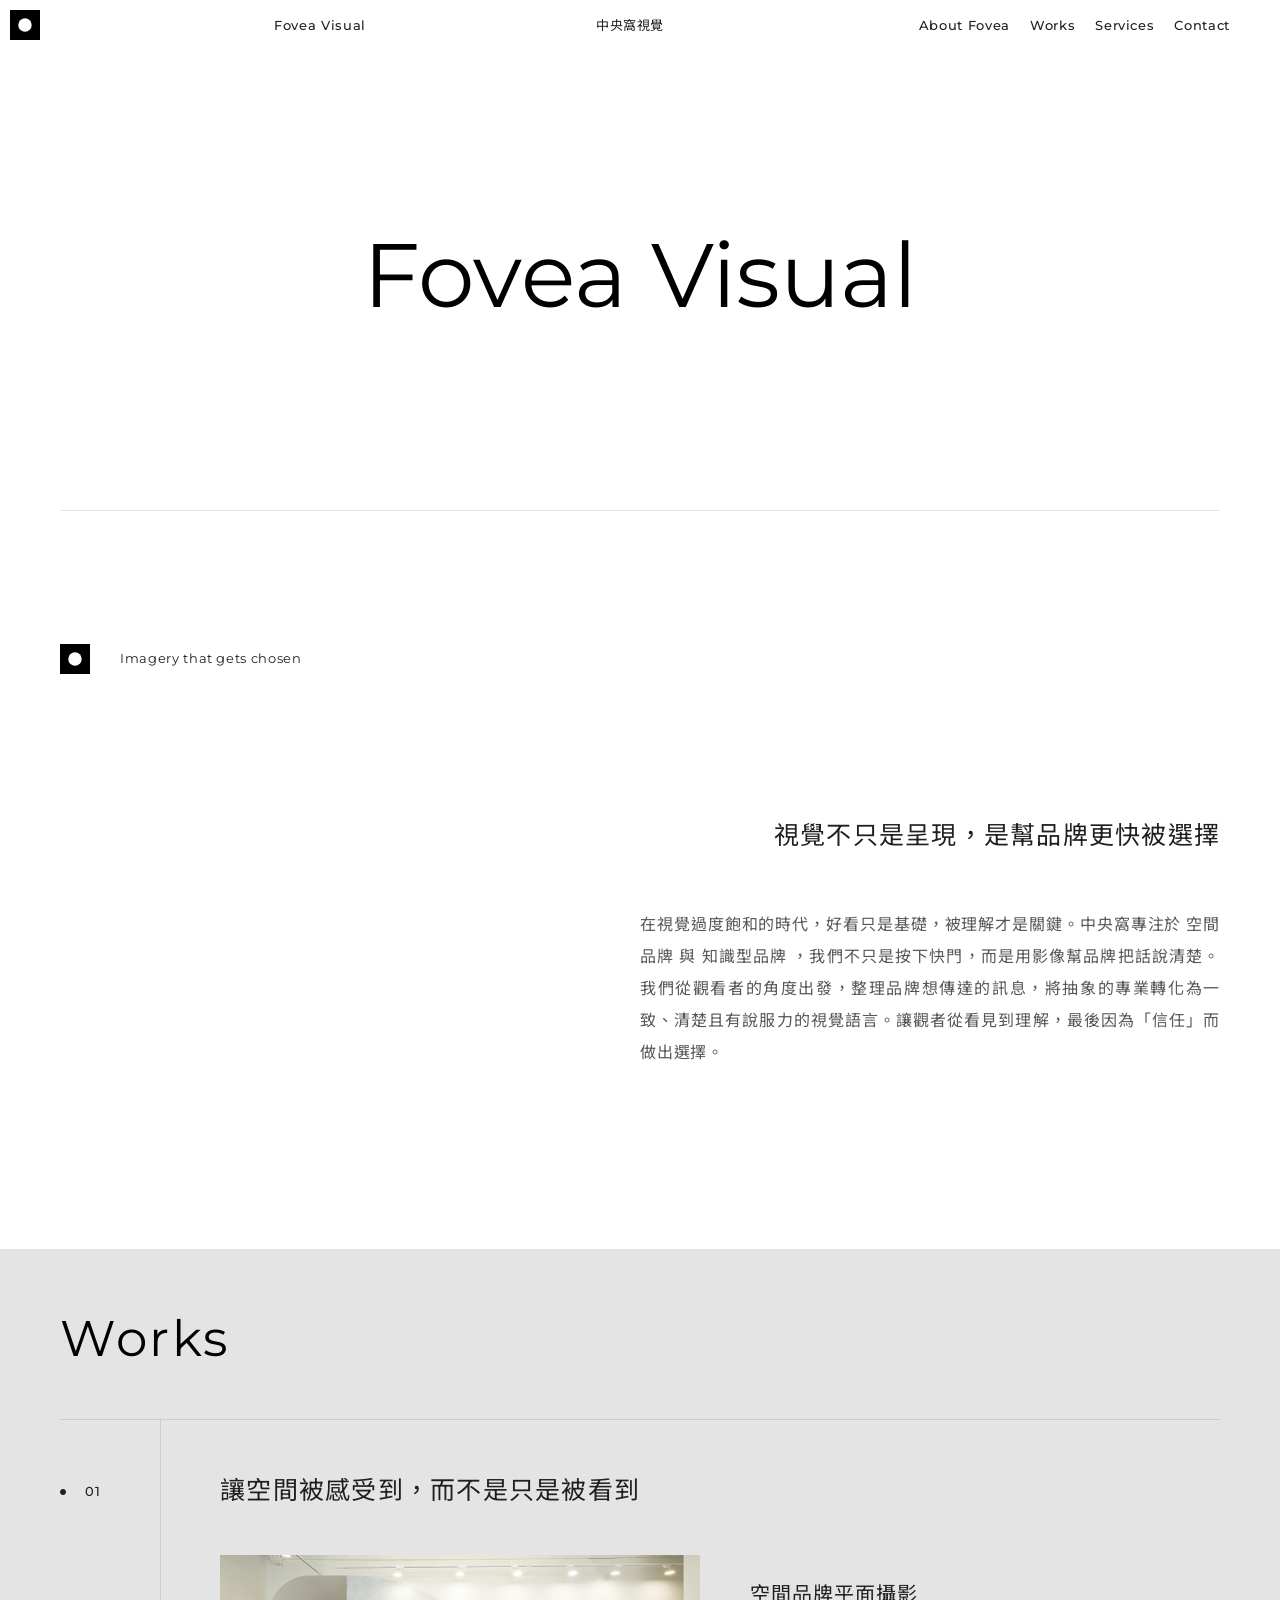
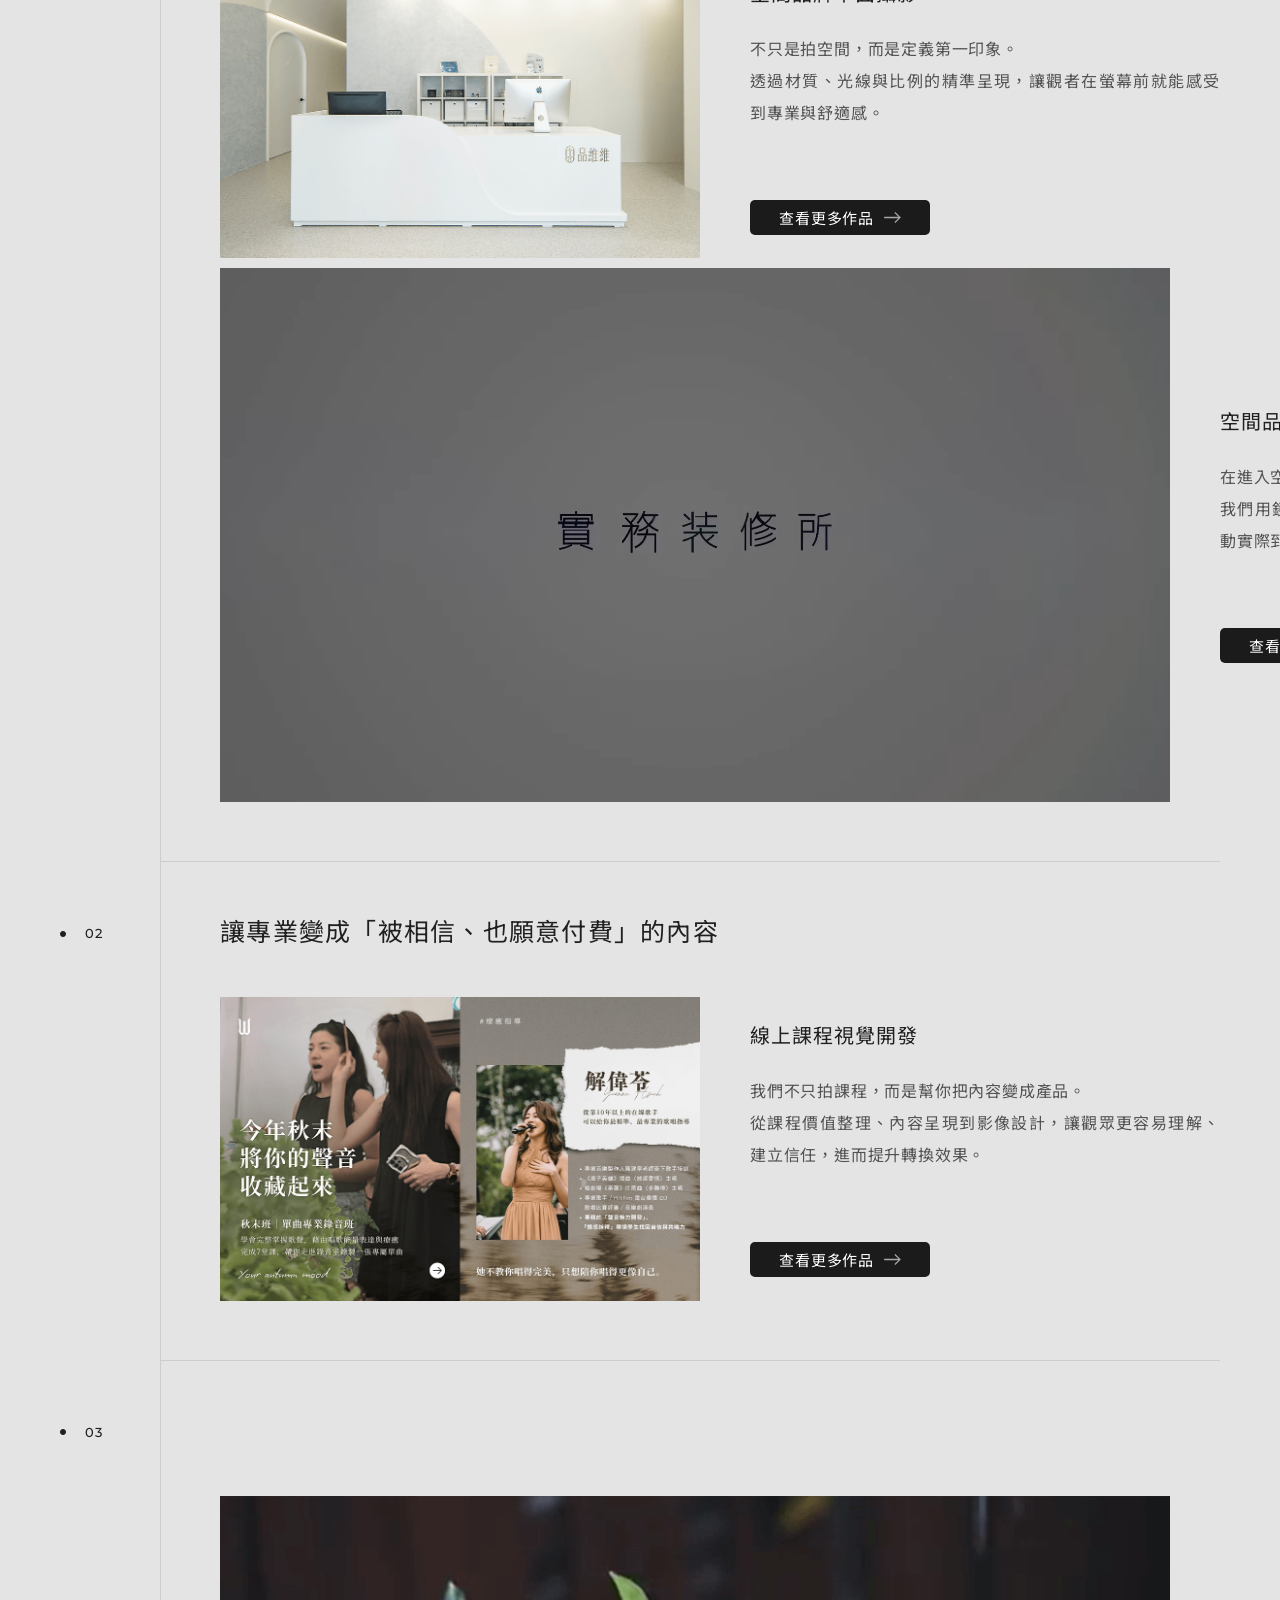
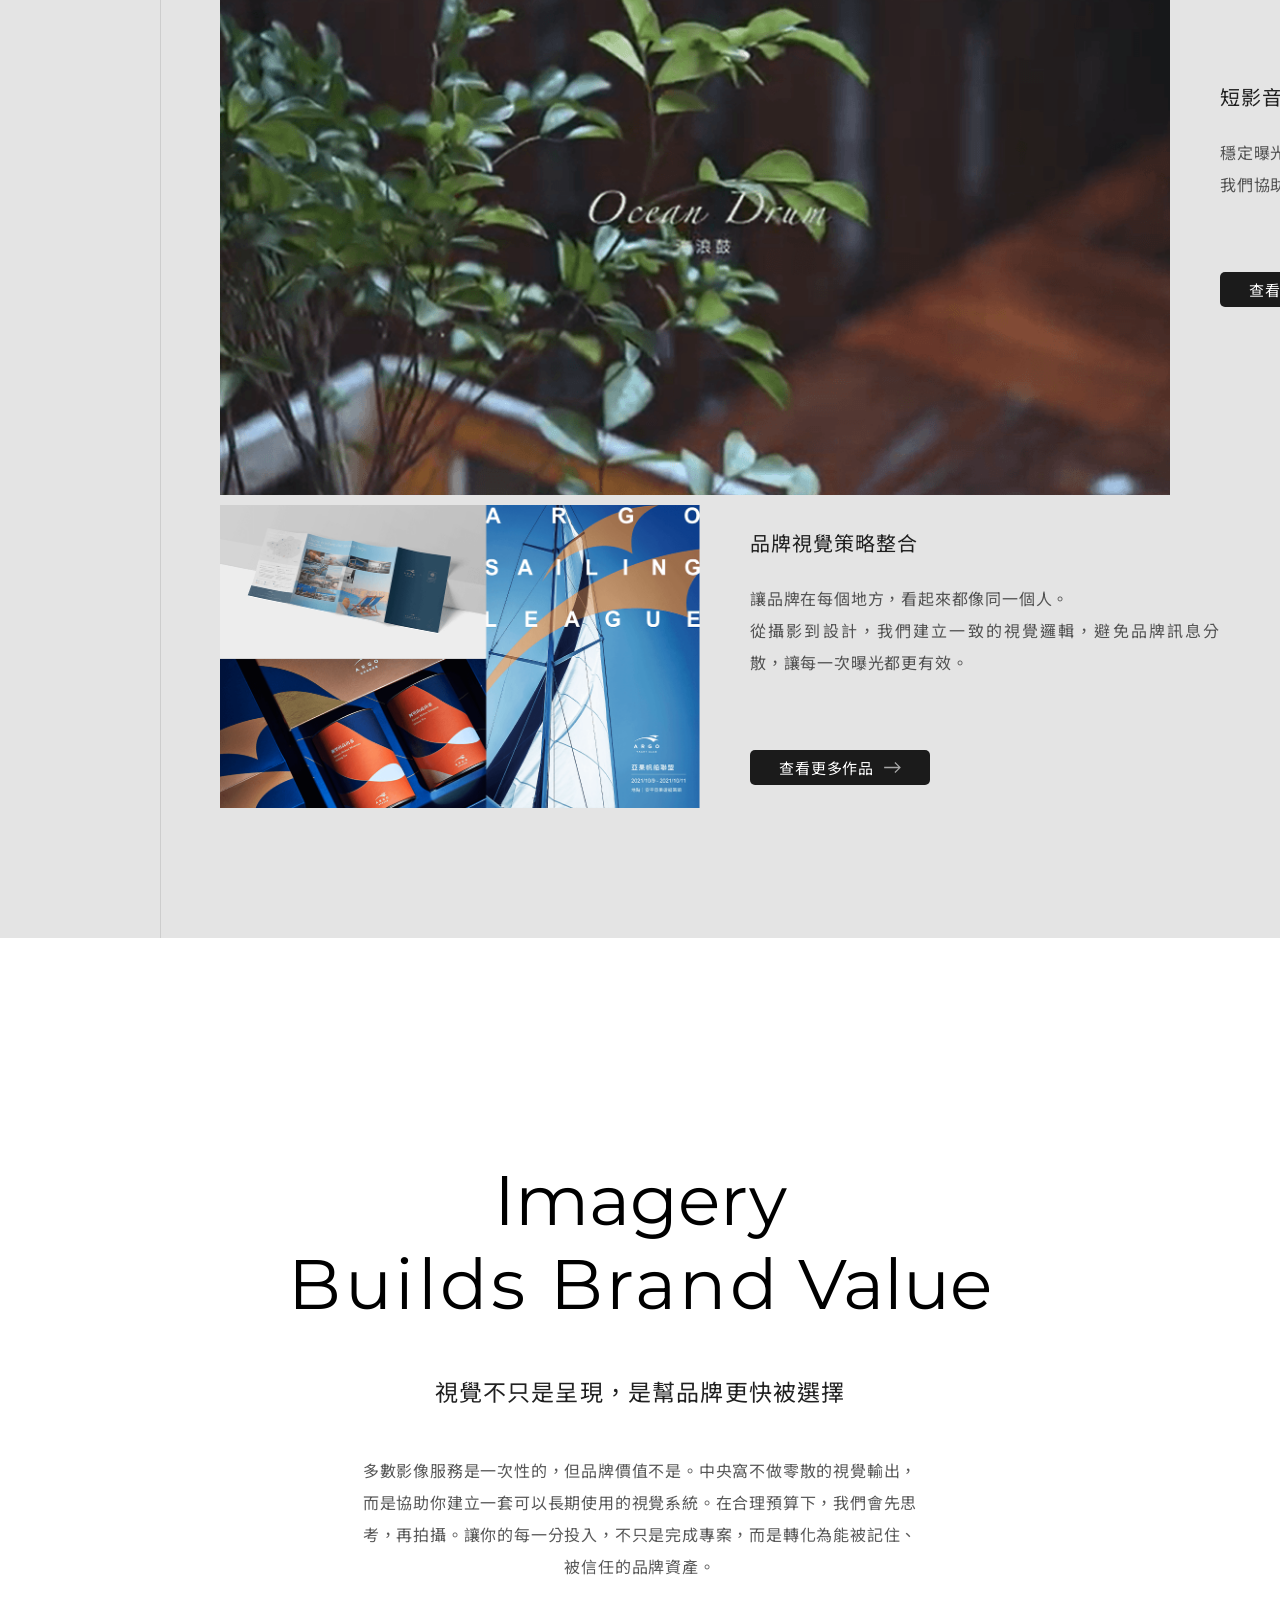
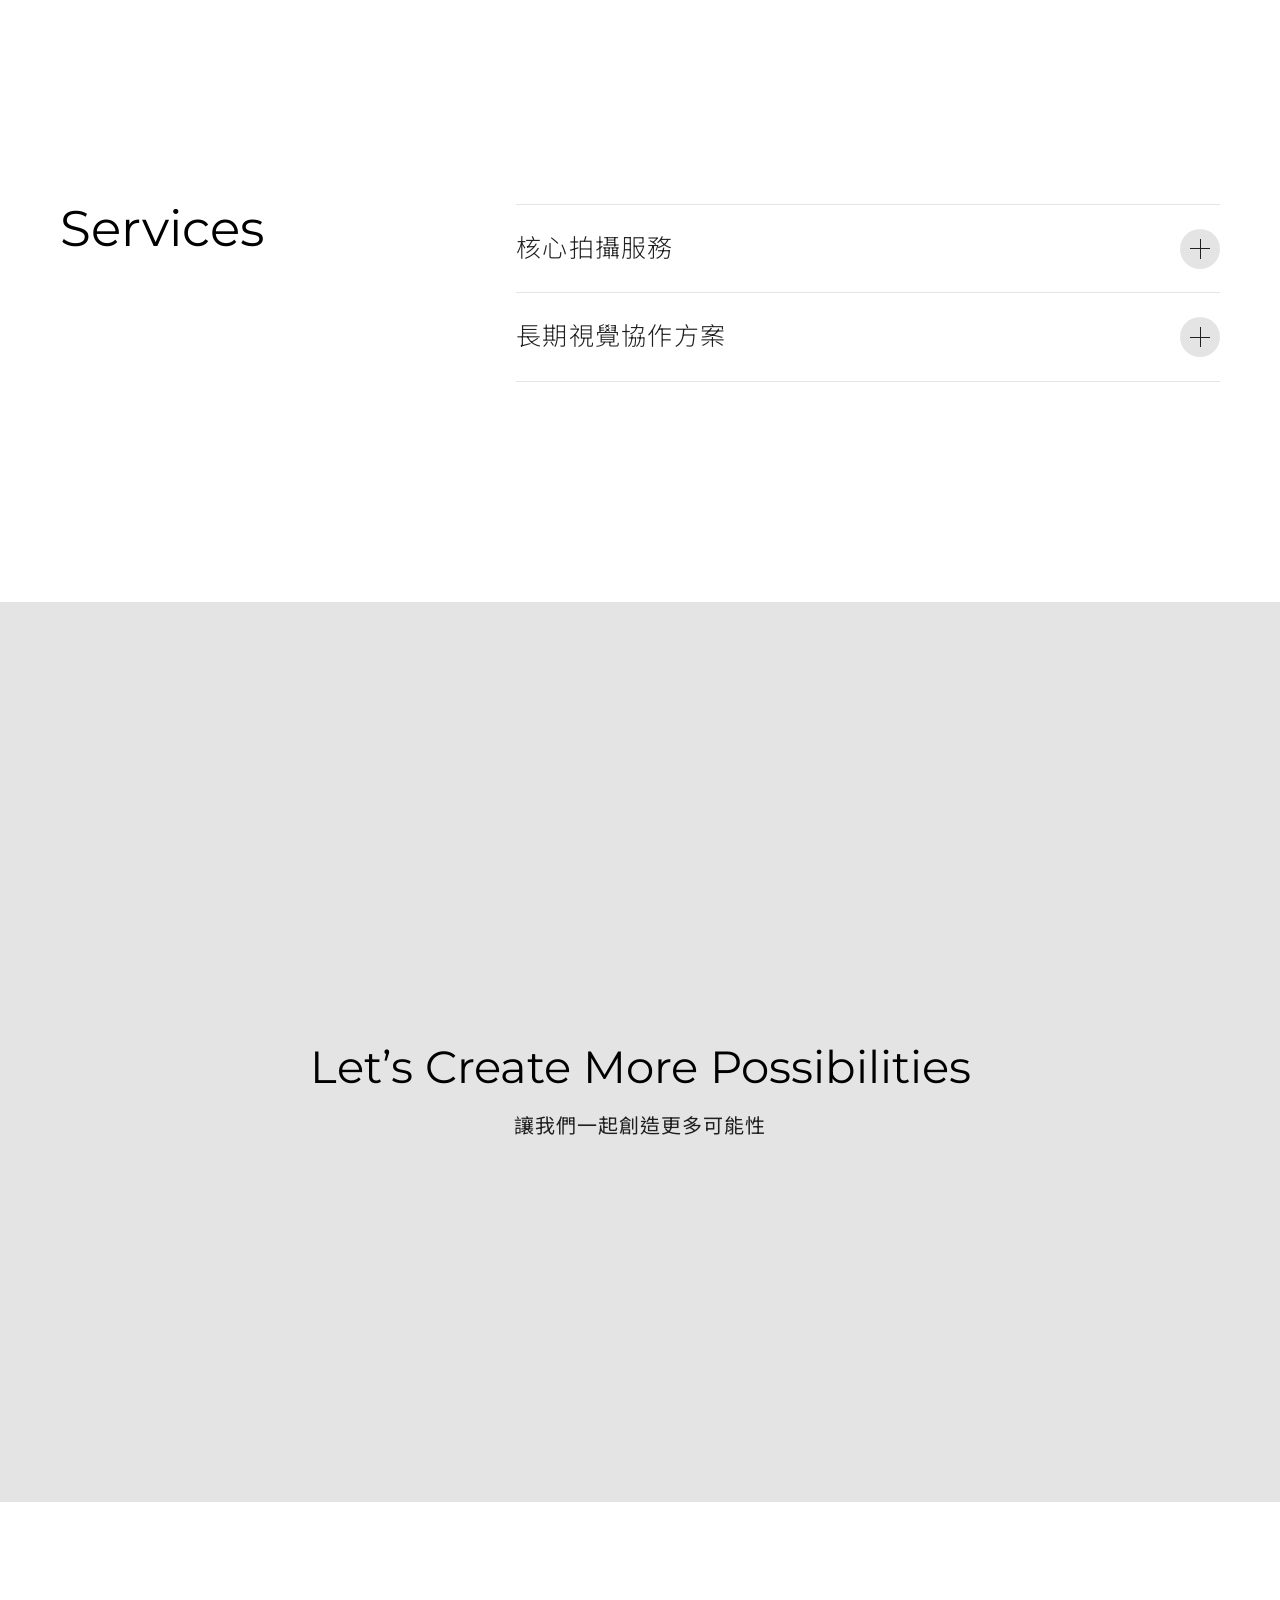
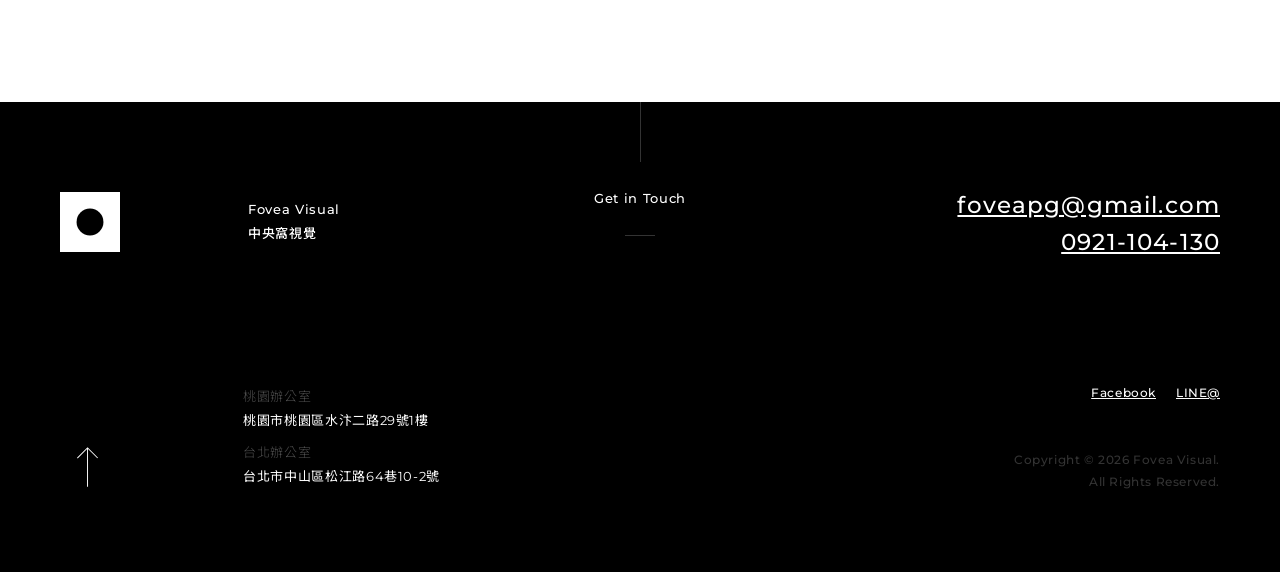
==== www/about.html @ 4f1373d6 "updata" ====
<!DOCTYPE html>
<html lang="zh-Hant-TW">

<head>
    <meta charset="UTF-8">
    <meta name="viewport" content="width=device-width,initial-scale=1,maximum-scale=1,user-scalable=no">
    <meta name="robots" content="all">
    <meta http-equiv="X-UA-Compatible" content="IE=edge,chrome=1">
    <title>關於中央窩 - 中央窩</title>
    <meta name="author" content="中央窩">
    <meta name="copyright" content="Copyright © 2026 Fovea Visual. All Rights Reserved.">
    <meta name="description" content="">
    <meta name="distribution" content="Taiwan">
    <meta name="geo.region" content="tw">
    <meta name="format-detection" content="telephone=no,email=no,address=no">
    <meta property="og:url" content="">
    <meta property="og:title" content="中央窩">
    <meta property="og:site_name" content="中央窩">
    <meta property="og:image" content="ogimage.png">
    <meta property="og:description" content="">
    <meta property="og:type" content="website">

    <!-- 預載項目 -->
    <link rel="preload" href="assets/images/common/ajax-loader.gif" as="image">
    <!-- 預載項目 end -->

    <!-- favicon頁面小圖 -->
    <link rel="icon" href="favicon.ico">
    <link rel="shortcut icon" href="favicon.ico">
    <link rel="apple-touch-icon" sizes="192x192" href="apple-touch-icon.jpg">
    <!-- favicon頁面小圖 end -->

    <!-- CSS -->
    <!-- font -->
    <link rel="stylesheet" href="assets/css/font/Montserrat.css">
    <link rel="stylesheet" href="assets/css/font/NotoSansTC_split.css">
    <!-- animate -->
    <link rel="stylesheet" href="assets/css/common/animate.css">
    <!-- slick -->
    <link rel="stylesheet" href="assets/css/plugin/slick.css">
    <link rel="stylesheet" href="assets/css/plugin/slick-theme.css">
    <!-- 共用屬性 -->
    <link rel="stylesheet" href="assets/css/common/public.css">
    <link rel="stylesheet" href="assets/css/common/crumb.css">
    <link rel="stylesheet" href="assets/css/common/button.css">
    <link rel="stylesheet" href="assets/css/common/title.css">
    <link rel="stylesheet" href="assets/css/common/lightbox.css">
    <link rel="stylesheet" href="assets/css/common/header.css?20261021">

    <!-- 當前頁面 -->
    <link rel="stylesheet" href="assets/css/index.css?20261021">
    <!-- CSS end -->
</head>

<body>
    <div id="about" class="c-anchor j-anchor"></div>
    <!-- 頁首 -->
    <header>
        <nav class="navbar">
            <input id="mainmenuCheck" class="c-toggleBox" type="checkbox" aria-hidden="true">
            <!--logo-->
            <a class="logo" href="./index.html" title="中央窩">
                <img src="assets/images/common/logo.svg" alt="中央窩" width="30" height="30" fetchpriority="high">
            </a>

            <!-- 英文標題 -->
            <p class="navbar__en">Fovea Visual</p>

            <!-- 中文標題 -->
            <h1 class="navbar__title">中央窩視覺</h1>

            <!--主選單背景-->
            <label class="mainMenuBg" for="mainmenuCheck"></label>

            <!--主選單容器-->
            <div class="mainMenuBox" data-lenis-prevent>
                <label class="mainMenuClose" for="mainmenuCheck"></label>
                <!--主選單-->
                <ul class="mainMenu">
                    <li class="mainMenu__item pc-hie">
                        <a class="mainMenu__item__link" href="./index.html" title="首頁">
                            <span class="en">Home</span>
                            <span class="zh">首頁</span>
                        </a>
                    </li>
                    <li class="mainMenu__item">
                        <a class="mainMenu__item__link j-anchor-bt" href="#about" title="關於中央窩">
                            <span class="en">About Fovea</span>
                            <span class="zh">關於中央窩</span>
                        </a>
                    </li>
                    <li class="mainMenu__item">
                        <a class="mainMenu__item__link j-anchor-bt" href="#work" title="作品集">
                            <span class="en">Works</span>
                            <span class="zh">作品集</span>
                        </a>
                    </li>
                    <li class="mainMenu__item">
                        <a class="mainMenu__item__link j-anchor-bt" href="#service" title="服務與方案">
                            <span class="en">Services</span>
                            <span class="zh">服務與方案</span>
                        </a>
                    </li>
                    <li class="mainMenu__item">
                        <a class="mainMenu__item__link j-anchor-bt" href="#contact" title="聯絡我們">
                            <span class="en">Contact</span>
                            <span class="zh">聯絡我們</span>
                        </a>
                    </li>
                </ul>
            </div>

            <!--主選單切換鈕-->
            <label class="navbt" for="mainmenuCheck" aria-labelledby="main menu toggle"></label>
        </nav>
    </header>

    <main>
        <!-- 關於中央窩 -->
        <div class="about">
            <p class="about-main wow">Fovea Visual</p>
            <div class="about__inner">
                <p class="about-title wow">Imagery that gets chosen</p>
                <div class="about-content wow">
                    <p class="about-content__title">視覺不只是呈現，是幫品牌<span class="c-inlineBlock">更快被選擇</span></p>
                    <p class="c-text">在視覺過度飽和的時代，好看只是基礎，被理解才是關鍵。中央窩專注於 空間品牌 與 知識型品牌
                        ，我們不只是按下快門，而是用影像幫品牌把話說清楚。我們從觀看者的角度出發，整理品牌想傳達的訊息，將抽象的專業轉化為一致、清楚且有說服力的視覺語言。讓觀者從看見到理解，最後因為「信任」而做出選擇。
                    </p>
                </div>
            </div>
        </div>

        <!-- 作品集 -->
        <div class="work">
            <div id="work" class="c-anchor j-anchor"></div>
            <div class="work__inner">
                <p class="work-title wow">Works</p>
                <div class="work-list">
                    <div class="work-list__box wow">
                        <h2 class="work-list__box__title wow">讓空間被感受到，而不是只是被看到</h2>
                        <div class="work-list__box__item wow">
                            <picture class="work-list__box__item__media">
                                <source srcset="assets/images/index/index_work_pic01_01.webp" type="image/webp">
                                <img src="assets/images/index/index_work_pic01_01.png" alt="空間品牌平面攝影" width="990"
                                    height="625" loading="lazy">
                            </picture>
                            <div class="work-list__box__item__content">
                                <h3 class="work-list__box__item__content__title">空間品牌平面攝影</h3>
                                <p class="c-text">
                                    不只是拍空間，而是定義第一印象。
                                    <br>透過材質、光線與比例的精準呈現，讓觀者在螢幕前就能感受到專業與舒適感。
                                </p>
                                <a class="c-bt-next work-list__box__item__content__bt" href="#" title="查看更多作品"
                                    target="_blank" rel="noreferrer noopener"><span>查看更多作品</span></a>
                            </div>
                        </div>
                        <div class="work-list__box__item wow">
                            <video class="work-list__box__item__media"
                                poster="assets/images/index/index_work_pic01_02.png" data-autoplay="1" muted
                                playsinline>
                                <source src="assets/video/index/index_work_video01_02.webm" type="video/webm">
                                <source src="assets/video/index/index_work_video01_02.mp4" type="video/mp4">
                            </video>
                            <div class="work-list__box__item__content">
                                <h3 class="work-list__box__item__content__title">空間品牌動態影像</h3>
                                <p class="c-text">
                                    在進入空間前，就先完成一場體驗。
                                    <br>我們用鏡頭與節奏，引導觀者理解動線與氛圍，讓畫面成為推動實際到訪的關鍵。
                                </p>
                                <a class="c-bt-next work-list__box__item__content__bt" href="#" title="查看更多作品"
                                    target="_blank" rel="noreferrer noopener"><span>查看更多作品</span></a>
                            </div>
                        </div>
                    </div>
                    <div class="work-list__box wow">
                        <h2 class="work-list__box__title wow">讓專業變成「被相信、也願意付費」的內容</h2>
                        <div class="work-list__box__item wow">
                            <picture class="work-list__box__item__media">
                                <source srcset="assets/images/index/index_work_pic02_01.webp" type="image/webp">
                                <img src="assets/images/index/index_work_pic02_01.png" alt="線上課程視覺開發" width="990"
                                    height="625" loading="lazy">
                            </picture>
                            <div class="work-list__box__item__content">
                                <h3 class="work-list__box__item__content__title">線上課程視覺開發</h3>
                                <p class="c-text">
                                    我們不只拍課程，而是幫你把內容變成產品。
                                    <br>從課程價值整理、內容呈現到影像設計，讓觀眾更容易理解、建立信任，進而提升轉換效果。
                                </p>
                                <a class="c-bt-next work-list__box__item__content__bt" href="#" title="查看更多作品"
                                    target="_blank" rel="noreferrer noopener"><span>查看更多作品</span></a>
                            </div>
                        </div>
                    </div>
                    <div class="work-list__box wow">
                        <h2 class="work-list__box__title wow">讓品牌持續被記住，而不是只被看見一次</h2>
                        <div class="work-list__box__item wow">
                            <video class="work-list__box__item__media"
                                poster="assets/images/index/index_work_pic03_01.png" data-autoplay="1" muted
                                playsinline>
                                <source src="assets/video/index/index_work_video03_01.webm" type="video/webm">
                                <source src="assets/video/index/index_work_video03_01.mp4" type="video/mp4">
                            </video>
                            <div class="work-list__box__item__content">
                                <h3 class="work-list__box__item__content__title">短影音品牌協作</h3>
                                <p class="c-text">
                                    穩定曝光，比一次爆紅更有價值。
                                    <br>我們協助品牌持續產出內容，讓信任在日常中慢慢累積。
                                </p>
                                <a class="c-bt-next work-list__box__item__content__bt" href="#" title="查看更多作品"
                                    target="_blank" rel="noreferrer noopener"><span>查看更多作品</span></a>
                            </div>
                        </div>
                        <div class="work-list__box__item wow">
                            <picture class="work-list__box__item__media">
                                <source srcset="assets/images/index/index_work_pic03_02.webp" type="image/webp">
                                <img src="assets/images/index/index_work_pic03_02.png" alt="品牌視覺策略整合" width="990"
                                    height="625" loading="lazy">
                            </picture>
                            <div class="work-list__box__item__content">
                                <h3 class="work-list__box__item__content__title">品牌視覺策略整合</h3>
                                <p class="c-text">
                                    讓品牌在每個地方，看起來都像同一個人。
                                    <br>從攝影到設計，我們建立一致的視覺邏輯，避免品牌訊息分散，讓每一次曝光都更有效。
                                </p>
                                <a class="c-bt-next work-list__box__item__content__bt" href="#" title="查看更多作品"
                                    target="_blank" rel="noreferrer noopener"><span>查看更多作品</span></a>
                            </div>
                        </div>
                    </div>
                </div>
            </div>
        </div>

        <!-- 品牌價值 -->
        <div class="brand wow">
            <p class="brand__title">Imagery <span class="c-inlineBlock">Builds Brand</span> Value</p>
            <p class="brand__sub">視覺不只是呈現，是幫品牌<span class="c-inlineBlock">更快被選擇</span></p>
            <p class="c-text">
                多數影像服務是一次性的，但品牌價值不是。中央窩不做零散的視覺輸出，而是協助你建立一套可以長期使用的視覺系統。在合理預算下，我們會先思考，再拍攝。讓你的每一分投入，不只是完成專案，而是轉化為能被記住、被信任的品牌資產。
            </p>
        </div>

        <!-- 服務與方案 -->
        <div class="service wow j-service">
            <div id="service" class="c-anchor j-anchor"></div>

            <!-- 標題 -->
            <p class="service-title">Services</p>

            <!-- 服務內容列表 -->
            <div class="service-box">
                <div class="service-item j-service-item">
                    <h2 class="service-item__bt j-service-bt">核心拍攝服務</h2>
                    <div class="c-slide">
                        <div class="c-slide__inner">
                            <div class="service-content">
                                <picture class="service-icon">
                                    <img src="assets/images/index/index_service_pic01.svg" alt="核心拍攝服務" width="220"
                                        height="220" loading="lazy">
                                </picture>
                                <div class="service-plan">
                                    <div class="service-plan__item">
                                        <h3 class="service-plan__item__title">空間品牌平面攝影</h3>
                                        <p class="service-plan__item__price">
                                            <span class="dollar">NT$</span> 20,000 <span class="unit">/ 件 起</span>
                                        </p>
                                    </div>
                                    <div class="service-plan__item">
                                        <h3 class="service-plan__item__title">空間品牌動態影像</h3>
                                        <p class="service-plan__item__price">
                                            <span class="dollar">NT$</span> 30,000 <span class="unit">/ 件 起</span>
                                        </p>
                                    </div>
                                    <div class="service-plan__item">
                                        <h3 class="service-plan__item__title">線上課程視覺開發方案</h3>
                                        <p class="service-plan__item__price">
                                            <span class="dollar">NT$</span> 60,000 <span class="unit">/ 件 起</span>
                                        </p>
                                    </div>
                                </div>
                            </div>
                        </div>
                    </div>
                    <picture class="service-icon j-service-icon">
                        <img src="assets/images/index/index_service_pic01.svg" alt="核心拍攝服務" width="220" height="220"
                            loading="lazy">
                    </picture>
                </div>
                <div class="service-item j-service-item">
                    <h2 class="service-item__bt j-service-bt">長期視覺協作方案</h2>
                    <div class="c-slide">
                        <div class="c-slide__inner">
                            <div class="service-content">
                                <picture class="service-icon">
                                    <img src="assets/images/index/index_service_pic02.svg" alt="長期視覺協作方案" width="220"
                                        height="220" loading="lazy">
                                </picture>
                                <div class="service-plan">
                                    <div class="service-plan__item">
                                        <h3 class="service-plan__item__title">短影音品牌協作</h3>
                                        <p class="service-plan__item__price">
                                            <span class="dollar">NT$</span> 30,000 <span class="unit">/ 月 起</span>
                                        </p>
                                    </div>
                                    <div class="service-plan__item">
                                        <h3 class="service-plan__item__title">品牌視覺策略整合</h3>
                                        <p class="service-plan__item__price">
                                            <span class="dollar">NT$</span> 30,000 <span class="unit">/ 月 起</span>
                                        </p>
                                    </div>
                                </div>
                            </div>
                        </div>
                    </div>
                    <picture class="service-icon j-service-icon">
                        <img src="assets/images/index/index_service_pic02.svg" alt="長期視覺協作方案" width="220" height="220"
                            loading="lazy">
                    </picture>
                </div>
            </div>
        </div>

        <!-- slogan-->
        <div class="slogan j-parallax">
            <div class="slogan__inner j-parallax-sticky">
                <div class="slogan-content">
                    <picture class="slogan-content__logo">
                        <img src="assets/images/common/logo_gray.svg" alt="中央窩" width="100" height="100" loading="lazy">
                    </picture>
                    <p class="slogan-content__title">Let’s Create More Possibilities</p>
                    <p class="slogan-content__text">讓我們一起創造更多可能性</p>
                </div>
            </div>
        </div>
    </main>

    <!-- 頁尾 -->
    <footer>
        <div id="contact" class="c-anchor j-anchor"></div>
        <div class="footer__inner wow">
            <div class="footer-box">
                <p class="footer-touch">Get in Touch</p>
                <div class="footer-contact">
                    <a class="footer-contact__link" href="mailto:foveapg@gmail.com" title="來信至中央窩" target="_blank"
                        rel="noreferrer noopener">foveapg@gmail.com</a>
                    <a class="footer-contact__link" href="tel:0921104130" title="來電至中央窩" target="_blank"
                        rel="noreferrer noopener">0921-104-130</a>
                </div>
                <div class="footer-logo">
                    <picture class="footer-logo__main">
                        <img src="assets/images/common/logo.svg" alt="中央窩" width="60" height="60" loading="lazy">
                    </picture>
                    <p class="footer-logo__text">
                        Fovea Visual
                        <br>中央窩視覺
                    </p>
                </div>
            </div>
            <div class="footer-box">
                <button class="footer-scrollToTop j-goToTop" title="返回頂部" type="button"></button>
                <div class="footer-address">
                    <div class="footer-address__item">
                        <p class="footer-address__item__title">桃園辦公室</p>
                        <p class="footer-address__item__text">桃園市桃園區水汴二路29號1樓</p>
                    </div>
                    <div class="footer-address__item">
                        <p class="footer-address__item__title">台北辦公室</p>
                        <p class="footer-address__item__text">台北市中山區松江路64巷10-2號</p>
                    </div>
                </div>
                <div class="footer-bottom">
                    <div class="footer-sns">
                        <a class="footer-sns__item" href="https://www.facebook.com/foveapg" title="中央窩 Facebook"
                            target="_blank" rel="noreferrer noopener">Facebook</a>
                        <a class="footer-sns__item" href="https://line.me/R/ti/p/%40uxl1512q" title="中央窩官方 Line"
                            target="_blank" rel="noreferrer noopener">LINE@</a>
                    </div>
                    <p class="footer-copright">
                        Copyright © 2026 Fovea Visual.
                        <br>All Rights Reserved.
                    </p>
                </div>
            </div>
        </div>
    </footer>

    <!-- css -->
    <link rel="stylesheet" href="assets/css/common/footer.css">

    <!-- JS -->
    <!-- lib -->
    <script src="assets/js/lib/jquery-3.7.1.min.js"></script>
    <script src="assets/js/lib/core.js"></script>
    <!-- plugin -->
    <script src="assets/js/plugin/lenis.min.js"></script>
    <!-- common -->
    <script src="assets/js/common/common.js"></script>
    <script>
        let isFirst = sessionStorage.getItem('is_first') === null ? '1' : '0';
        isFirst = +isFirst;
        jQuery(function () {
            /* 服務項目展開收合 */
            jQuery('.j-service').on('click', '.j-service-bt', function () {
                let $item = jQuery(this).closest('.j-service-item');
                $item.toggleClass('active');
                if ($item.hasClass('active')) $item.siblings('.j-service-item').removeClass('active');
            });

            /* 服務項目icon位置 */
            // jQuery('.j-service').on('mousemove', '.j-service-bt', function (e) {
            //     let $this = jQuery(this);

            //     let $service = $this.data('service-parent');
            //     if (!$service) {
            //         $service = $this.closest('.j-service');
            //         $this.data('service-parent', $service);
            //     }

            //     if ($this.data('rafId')) cancelAnimationFrame($this.data('rafId'));

            //     let rafId = requestAnimationFrame(() => {
            //         $service[0].style.setProperty('--iconX', e.offsetX);
            //         $service[0].style.setProperty('--iconY', e.offsetY);
            //     });

            //     $this.data('rafId', rafId);
            // });
        });
    </script>
    <!-- JS end -->
</body>

</html>
---- www/assets/css/font/Montserrat.css ----
/*=========================================================================
 * Name    : Montserrat
 * License : SIL OPEN FONT LICENSE Version 1.1
 * URL     : https://openfontlicense.org/open-font-license-official-text/
 *=========================================================================*/
@font-face {
    font-family: 'Montserrat';
    font-display: swap;
    font-weight: 100;
    src: local('Montserrat Thin'),
        url('../../fonts/Montserrat/Montserrat-Thin.woff2') format('woff2'),
        url('../../fonts/Montserrat/Montserrat-Thin.ttf') format('truetype');
}

@font-face {
    font-family: 'Montserrat';
    font-display: swap;
    font-weight: 100;
    font-style: italic;
    src: local('Montserrat ThinItalic'),
        url('../../fonts/Montserrat/Montserrat-ThinItalic.woff2') format('woff2'),
        url('../../fonts/Montserrat/Montserrat-ThinItalic.ttf') format('truetype');
}

@font-face {
    font-family: 'Montserrat';
    font-display: swap;
    font-weight: 200;
    src: local('Montserrat ExtraLight'),
        url('../../fonts/Montserrat/Montserrat-ExtraLight.woff2') format('woff2'),
        url('../../fonts/Montserrat/Montserrat-ExtraLight.ttf') format('truetype');
}

@font-face {
    font-family: 'Montserrat';
    font-display: swap;
    font-weight: 200;
    font-style: italic;
    src: local('Montserrat ExtraLightItalic'),
        url('../../fonts/Montserrat/Montserrat-ExtraLightItalic.woff2') format('woff2'),
        url('../../fonts/Montserrat/Montserrat-ExtraLightItalic.ttf') format('truetype');
}

@font-face {
    font-family: 'Montserrat';
    font-display: swap;
    font-weight: 300;
    src: local('Montserrat Light'),
        url('../../fonts/Montserrat/Montserrat-Light.woff2') format('woff2'),
        url('../../fonts/Montserrat/Montserrat-Light.ttf') format('truetype');
}

@font-face {
    font-family: 'Montserrat';
    font-display: swap;
    font-weight: 300;
    font-style: italic;
    src: local('Montserrat LightItalic'),
        url('../../fonts/Montserrat/Montserrat-LightItalic.woff2') format('woff2'),
        url('../../fonts/Montserrat/Montserrat-LightItalic.ttf') format('truetype');
}

@font-face {
    font-family: 'Montserrat';
    font-display: swap;
    font-weight: 400;
    src: local('Montserrat Regular'),
        local('Montserrat'),
        url('../../fonts/Montserrat/Montserrat-Regular.woff2') format('woff2'),
        url('../../fonts/Montserrat/Montserrat-Regular.ttf') format('truetype');
}

@font-face {
    font-family: 'Montserrat';
    font-display: swap;
    font-weight: 400;
    font-style: italic;
    src: local('Montserrat Italic'),
        url('../../fonts/Montserrat/Montserrat-Italic.woff2') format('woff2'),
        url('../../fonts/Montserrat/Montserrat-Italic.ttf') format('truetype');
}

@font-face {
    font-family: 'Montserrat';
    font-display: swap;
    font-weight: 500;
    src: local('Montserrat Medium'),
        url('../../fonts/Montserrat/Montserrat-Medium.woff2') format('woff2'),
        url('../../fonts/Montserrat/Montserrat-Medium.ttf') format('truetype');
}

@font-face {
    font-family: 'Montserrat';
    font-display: swap;
    font-weight: 500;
    font-style: italic;
    src: local('Montserrat MediumItalic'),
        url('../../fonts/Montserrat/Montserrat-MediumItalic.woff2') format('woff2'),
        url('../../fonts/Montserrat/Montserrat-MediumItalic.ttf') format('truetype');
}

@font-face {
    font-family: 'Montserrat';
    font-display: swap;
    font-weight: 600;
    src: local('Montserrat SemiBold'),
        url('../../fonts/Montserrat/Montserrat-SemiBold.woff2') format('woff2'),
        url('../../fonts/Montserrat/Montserrat-SemiBold.ttf') format('truetype');
}

@font-face {
    font-family: 'Montserrat';
    font-display: swap;
    font-weight: 600;
    font-style: italic;
    src: local('Montserrat SemiBoldItalic'),
        url('../../fonts/Montserrat/Montserrat-SemiBoldItalic.woff2') format('woff2'),
        url('../../fonts/Montserrat/Montserrat-SemiBoldItalic.ttf') format('truetype');
}

@font-face {
    font-family: 'Montserrat';
    font-display: swap;
    font-weight: 700;
    src: local('Montserrat Bold'),
        url('../../fonts/Montserrat/Montserrat-Bold.woff2') format('woff2'),
        url('../../fonts/Montserrat/Montserrat-Bold.ttf') format('truetype');
}

@font-face {
    font-family: 'Montserrat';
    font-display: swap;
    font-weight: 700;
    font-style: italic;
    src: local('Montserrat BoldItalic'),
        url('../../fonts/Montserrat/Montserrat-BoldItalic.woff2') format('woff2'),
        url('../../fonts/Montserrat/Montserrat-BoldItalic.ttf') format('truetype');
}

@font-face {
    font-family: 'Montserrat';
    font-display: swap;
    font-weight: 800;
    src: local('Montserrat ExtraBold'),
        url('../../fonts/Montserrat/Montserrat-ExtraBold.woff2') format('woff2'),
        url('../../fonts/Montserrat/Montserrat-ExtraBold.ttf') format('truetype');
}

@font-face {
    font-family: 'Montserrat';
    font-display: swap;
    font-weight: 800;
    font-style: italic;
    src: local('Montserrat ExtraBoldItalic'),
        url('../../fonts/Montserrat/Montserrat-ExtraBoldItalic.woff2') format('woff2'),
        url('../../fonts/Montserrat/Montserrat-ExtraBoldItalic.ttf') format('truetype');
}

@font-face {
    font-family: 'Montserrat';
    font-display: swap;
    font-weight: 900;
    src: local('Montserrat Black'),
        url('../../fonts/Montserrat/Montserrat-Black.woff2') format('woff2'),
        url('../../fonts/Montserrat/Montserrat-Black.ttf') format('truetype');
}

@font-face {
    font-family: 'Montserrat';
    font-display: swap;
    font-weight: 900;
    font-style: italic;
    src: local('Montserrat BlackItalic'),
        url('../../fonts/Montserrat/Montserrat-BlackItalic.woff2') format('woff2'),
        url('../../fonts/Montserrat/Montserrat-BlackItalic.ttf') format('truetype');
}
---- www/assets/css/font/NotoSansTC_split.css ----
/*=========================================================================
 * Name    : NotoSansTC
 * License : SIL OPEN FONT LICENSE Version 1.1
 * URL     : https://openfontlicense.org/open-font-license-official-text/
 *=========================================================================*/
@font-face {
	font-family: 'NotoSansTC';
	font-display: swap;
	font-weight: 100;
	src: local('Noto Sans TC Thin');
}

@font-face {
	font-family: 'NotoSansTC';
	font-display: swap;
	font-weight: 200;
	src: local('Noto Sans TC Light');
}

@font-face {
	font-family: 'NotoSansTC';
	font-display: swap;
	font-weight: 300;
	src: local('Noto Sans TC Light');
}

@font-face {
	font-family: 'NotoSansTC';
	font-display: swap;
	font-weight: 400;
	src: local('Noto Sans TC Regular'),
		local('Noto Sans TC');
}

@font-face {
	font-family: 'NotoSansTC';
	font-display: swap;
	font-weight: 500;
	src: local('Noto Sans TC Medium');
}

@font-face {
	font-family: 'NotoSansTC';
	font-display: swap;
	font-weight: 600;
	src: local('Noto Sans TC Medium');
}

@font-face {
	font-family: 'NotoSansTC';
	font-display: swap;
	font-weight: 700;
	src: local('Noto Sans TC Bold');
}

@font-face {
	font-family: 'NotoSansTC';
	font-display: swap;
	font-weight: 800;
	src: local('Noto Sans TC Bold');
}

@font-face {
	font-family: 'NotoSansTC';
	font-display: swap;
	font-weight: 900;
	src: local('Noto Sans TC Black');
}

@font-face {
	font-family: 'NotoSansTC';
	font-style: normal;
	font-weight: 100 900;
	font-display: swap;
	src: url(../../fonts/NotoSansTC/split/NotoSansTC_0.woff2) format('woff2');
	unicode-range: U+1f921-1f930, U+1f932-1f935, U+1f937-1f939, U+1f940-1f944, U+1f947-1f94a, U+1f950-1f95f, U+1f962-1f967, U+1f969-1f96a, U+1f980-1f981, U+1f984-1f98d, U+1f990-1f992, U+1f994-1f996, U+1f9c0, U+1f9d0, U+1f9d2, U+1f9d4, U+1f9d6, U+1f9d8, U+1f9da, U+1f9dc-1f9dd, U+1f9df-1f9e2, U+1f9e5-1f9e6, U+20024, U+20487, U+20779, U+20c41, U+20c78, U+20d71, U+20e98, U+20ef9, U+2107b, U+210c1, U+22c51, U+233b4, U+24a12, U+2512b, U+2546e, U+25683, U+267cc, U+269f2, U+27657, U+282e2, U+2898d, U+29d5a, U+f0001-f0005, U+f0019, U+f009b, U+f0101-f0104, U+f012b, U+f01ba, U+f01d6, U+f0209, U+f0217, U+f0223-f0224, U+fc355, U+fe327, U+fe517, U+feb97, U+fffb4;
}

@font-face {
	font-family: 'NotoSansTC';
	font-style: normal;
	font-weight: 100 900;
	font-display: swap;
	src: url(../../fonts/NotoSansTC/split/NotoSansTC_6.woff2) format('woff2');
	unicode-range: U+ff78-ff7e, U+ff80-ff86, U+ff89-ff94, U+ff97-ff9e, U+ffb9, U+ffe0-ffe3, U+ffe9, U+ffeb, U+ffed, U+fffc, U+1d7c7, U+1f004, U+1f0cf, U+1f141-1f142, U+1f150, U+1f154, U+1f158, U+1f15b, U+1f15d-1f15e, U+1f162-1f163, U+1f170-1f171, U+1f174, U+1f177-1f178, U+1f17d-1f17f, U+1f192-1f195, U+1f197-1f19a, U+1f1e6-1f1f5, U+1f1f7-1f1ff, U+1f21a, U+1f22f, U+1f232-1f237, U+1f239-1f23a, U+1f250-1f251, U+1f300, U+1f302-1f319;
}

@font-face {
	font-family: 'NotoSansTC';
	font-style: normal;
	font-weight: 100 900;
	font-display: swap;
	src: url(../../fonts/NotoSansTC/split/NotoSansTC_7.woff2) format('woff2');
	unicode-range: U+fa0a, U+fa0c, U+fa11, U+fa17, U+fa19, U+fa1b, U+fa1d, U+fa26, U+fa2c, U+fb01, U+fdfc, U+fe0e, U+fe33-fe36, U+fe38-fe44, U+fe49-fe51, U+fe54, U+fe56-fe57, U+fe59-fe5c, U+fe5f-fe6a, U+fe8e, U+fe92-fe93, U+feae, U+fecb-fecc, U+fee0, U+feec, U+fef3, U+ff04, U+ff07, U+ff26-ff2c, U+ff31-ff32, U+ff35-ff37, U+ff39-ff3a, U+ff3c, U+ff3e-ff5b, U+ff5d, U+ff61-ff65, U+ff67-ff68, U+ff6a, U+ff6c-ff77;
}

@font-face {
	font-family: 'NotoSansTC';
	font-style: normal;
	font-weight: 100 900;
	font-display: swap;
	src: url(../../fonts/NotoSansTC/split/NotoSansTC_8.woff2) format('woff2');
	unicode-range: U+f78a-f78c, U+f78e, U+f792-f796, U+f798, U+f79c, U+f7f5, U+f812, U+f815, U+f876, U+f8f5, U+f8f8, U+f8ff, U+f901-f902, U+f904, U+f906, U+f909-f90a, U+f90f, U+f914, U+f918-f919, U+f91b, U+f91d, U+f91f, U+f923, U+f925, U+f92d-f92f, U+f934, U+f937-f938, U+f93d, U+f93f, U+f941, U+f949, U+f94c, U+f94e-f94f, U+f95a, U+f95d-f95e, U+f961-f963, U+f965-f970, U+f974, U+f976-f97a, U+f97c, U+f97e-f97f, U+f981, U+f983, U+f988, U+f98a, U+f98c, U+f98e, U+f996-f997, U+f999-f99a, U+f99c, U+f99f-f9a0, U+f9a3, U+f9a8, U+f9ad, U+f9b2-f9b6, U+f9b9-f9ba, U+f9bd-f9be, U+f9c1, U+f9c4, U+f9c7, U+f9ca, U+f9cd, U+f9d0-f9d1, U+f9d3-f9d4, U+f9d7-f9d8, U+f9dc-f9dd, U+f9df-f9e1, U+f9e4, U+f9e8-f9ea, U+f9f4, U+f9f6-f9f7, U+f9f9-f9fa, U+f9fc-fa01, U+fa03-fa04, U+fa06, U+fa08-fa09;
}

@font-face {
	font-family: 'NotoSansTC';
	font-style: normal;
	font-weight: 100 900;
	font-display: swap;
	src: url(../../fonts/NotoSansTC/split/NotoSansTC_19.woff2) format('woff2');
	unicode-range: U+9ee5, U+9ee7, U+9eee, U+9ef3-9ef4, U+9ef6-9ef7, U+9ef9, U+9efb-9efd, U+9eff, U+9f07-9f09, U+9f10, U+9f14-9f15, U+9f19, U+9f22, U+9f29, U+9f2c, U+9f2f, U+9f31, U+9f34, U+9f37, U+9f39, U+9f3d-9f3e, U+9f41, U+9f4c-9f50, U+9f54, U+9f57, U+9f59, U+9f5c, U+9f5f-9f60, U+9f62-9f63, U+9f66-9f67, U+9f6a, U+9f6c, U+9f72, U+9f76-9f77, U+9f7f, U+9f84-9f85, U+9f88, U+9f8e, U+9f91, U+9f94-9f96, U+9f98, U+9f9a-9f9b, U+9f9f-9fa0, U+9fa2, U+9fa4, U+9ff0-9fff, U+a1f4, U+a4b0-a4b1, U+a4b3, U+a9c1-a9c2, U+aa31, U+ab34, U+ac00-ac01, U+ac04, U+ac08, U+ac10-ac11, U+ac13-ac16, U+ac19, U+ac1c-ac1d, U+ac24, U+ac70-ac71, U+ac74, U+ac77-ac78, U+ac80-ac81, U+ac83, U+ac8c, U+ac90, U+aca0, U+aca8-aca9, U+acac, U+acb0, U+acb8-acb9, U+acbc-acbd, U+acc1, U+acc4, U+ace0-ace1, U+ace4, U+ace8, U+acf0-acf1, U+acf3, U+acf5, U+acfc;
}

@font-face {
	font-family: 'NotoSansTC';
	font-style: normal;
	font-weight: 100 900;
	font-display: swap;
	src: url(../../fonts/NotoSansTC/split/NotoSansTC_20.woff2) format('woff2');
	unicode-range: U+9d77, U+9d7a, U+9d7e, U+9d87, U+9d89, U+9d8f, U+9d91-9d93, U+9d96, U+9d98, U+9d9a, U+9da1-9da2, U+9da5, U+9da9, U+9dab-9dac, U+9db1-9db2, U+9db5, U+9db9-9dbc, U+9dbf-9dc2, U+9dc4, U+9dc7-9dc9, U+9dd3, U+9dd6, U+9dd9-9dda, U+9dde-9ddf, U+9de2, U+9de5-9de6, U+9de8, U+9def-9df0, U+9df2-9df4, U+9df8, U+9dfa, U+9dfd, U+9dff, U+9e02, U+9e07, U+9e0a, U+9e11, U+9e15, U+9e18, U+9e1a-9e1b, U+9e1d-9e1e, U+9e20-9e23, U+9e25-9e26, U+9e2d, U+9e2f, U+9e33, U+9e35, U+9e3d-9e3f, U+9e42-9e43, U+9e45, U+9e48-9e4a, U+9e4c, U+9e4f, U+9e51, U+9e55, U+9e64, U+9e66, U+9e6b, U+9e6d-9e6e, U+9e70, U+9e73, U+9e75, U+9e78, U+9e80-9e83, U+9e87-9e88, U+9e8b-9e8c, U+9e90-9e91, U+9e93, U+9e96, U+9e9d, U+9ea1, U+9ea4, U+9ea6, U+9ea9-9eab, U+9ead, U+9eaf, U+9eb4, U+9eb7-9eba, U+9ebe-9ebf, U+9ecc-9ecd, U+9ed0, U+9ed2, U+9ed4, U+9ed9-9eda, U+9edc-9edd, U+9edf-9ee0, U+9ee2;
}

@font-face {
	font-family: 'NotoSansTC';
	font-style: normal;
	font-weight: 100 900;
	font-display: swap;
	src: url(../../fonts/NotoSansTC/split/NotoSansTC_21.woff2) format('woff2');
	unicode-range: U+9bf0-9bf1, U+9bf5, U+9bf7, U+9bf9, U+9bfd, U+9bff, U+9c02, U+9c06, U+9c08-9c0a, U+9c0d, U+9c10, U+9c12-9c13, U+9c15, U+9c1c, U+9c1f, U+9c21, U+9c23-9c25, U+9c28-9c29, U+9c2d-9c2e, U+9c31-9c33, U+9c35-9c37, U+9c39-9c3b, U+9c3d-9c3e, U+9c40, U+9c42, U+9c45-9c49, U+9c52, U+9c54, U+9c56, U+9c58-9c5a, U+9c5d, U+9c5f-9c60, U+9c63, U+9c67-9c68, U+9c72, U+9c75, U+9c78, U+9c7a-9c7c, U+9c7f-9c81, U+9c87-9c88, U+9c8d, U+9c91, U+9c94, U+9c97, U+9c9b, U+9ca4, U+9ca8, U+9cab, U+9cad, U+9cb1-9cb3, U+9cb6-9cb8, U+9cc4-9cc5, U+9ccc-9ccd, U+9cd5-9cd7, U+9cdd-9cdf, U+9ce7, U+9ce9, U+9cee-9cf0, U+9cf2, U+9cfc-9cfe, U+9d03, U+9d06-9d08, U+9d0e, U+9d10, U+9d12, U+9d15, U+9d17, U+9d1d-9d1f, U+9d23, U+9d2b, U+9d2f-9d30, U+9d34, U+9d37, U+9d3d, U+9d42, U+9d50, U+9d52-9d53, U+9d59, U+9d5c, U+9d5e-9d61, U+9d6a, U+9d6f-9d70;
}

@font-face {
	font-family: 'NotoSansTC';
	font-style: normal;
	font-weight: 100 900;
	font-display: swap;
	src: url(../../fonts/NotoSansTC/split/NotoSansTC_22.woff2) format('woff2');
	unicode-range: U+9a87, U+9a8a-9a8b, U+9a8f-9a91, U+9a97, U+9a9a, U+9a9e, U+9aa0-9aa1, U+9aa4-9aa5, U+9aaf-9ab1, U+9ab6-9ab7, U+9ab9-9aba, U+9abe, U+9ac0-9ac5, U+9ac8, U+9acb-9acc, U+9ace-9acf, U+9ad1, U+9ad5-9ad7, U+9ad9, U+9adf, U+9ae1, U+9ae3, U+9aea-9aeb, U+9aed, U+9aef, U+9af2, U+9af4, U+9af9, U+9afb, U+9afd, U+9b03-9b04, U+9b08, U+9b13, U+9b18, U+9b1f, U+9b22-9b23, U+9b28-9b2a, U+9b2c-9b30, U+9b32, U+9b3b, U+9b43, U+9b46-9b49, U+9b4b-9b4e, U+9b51, U+9b55, U+9b58, U+9b5b, U+9b5e-9b60, U+9b63, U+9b68-9b69, U+9b74, U+9b7d, U+9b80-9b81, U+9b83-9b84, U+9b87-9b88, U+9b8a-9b8b, U+9b8d-9b8e, U+9b90, U+9b92-9b95, U+9b97, U+9b9f-9ba0, U+9ba2-9ba3, U+9ba8, U+9bab, U+9bb0, U+9bb8, U+9bc0-9bc1, U+9bc3, U+9bc6-9bc8, U+9bd3-9bd7, U+9bd9, U+9bdb, U+9bdd, U+9be1-9be2, U+9be4-9be5, U+9be7, U+9bea, U+9bed-9bee;
}

@font-face {
	font-family: 'NotoSansTC';
	font-style: normal;
	font-weight: 100 900;
	font-display: swap;
	src: url(../../fonts/NotoSansTC/split/NotoSansTC_23.woff2) format('woff2');
	unicode-range: U+993c-9940, U+9943-9944, U+9948-994a, U+994c-994e, U+9951, U+9954, U+995c, U+995e-995f, U+9961-9962, U+9965, U+9968, U+996a, U+996d-9972, U+9975-9976, U+997a, U+997c, U+997f-9980, U+9984-9985, U+9988, U+998b, U+998d, U+998f, U+9992, U+9994-9995, U+9997-9998, U+999c, U+999e, U+99a0-99a1, U+99ab, U+99af, U+99b1, U+99b4, U+99b9, U+99c4-99c6, U+99cf, U+99d1-99d2, U+99d4, U+99d6, U+99d8-99d9, U+99df, U+99e1-99e2, U+99e9, U+99ee, U+99f0, U+99f8, U+99fb, U+9a01-9a05, U+9a0c, U+9a0f-9a13, U+9a16, U+9a1b-9a1c, U+9a20, U+9a24, U+9a28, U+9a2b, U+9a2d-9a2e, U+9a34-9a36, U+9a38, U+9a3e, U+9a40-9a44, U+9a4a, U+9a4c-9a4e, U+9a52, U+9a56, U+9a62-9a65, U+9a69-9a6b, U+9a6d, U+9a6f-9a71, U+9a73-9a74, U+9a76, U+9a78-9a79, U+9a7b-9a7c, U+9a7e-9a7f, U+9a81-9a82, U+9a84-9a86;
}

@font-face {
	font-family: 'NotoSansTC';
	font-style: normal;
	font-weight: 100 900;
	font-display: swap;
	src: url(../../fonts/NotoSansTC/split/NotoSansTC_24.woff2) format('woff2');
	unicode-range: U+97f5, U+97f9-97fa, U+97fe, U+9804, U+9807, U+980a, U+980e-980f, U+9814, U+9816, U+981a, U+981c, U+981e, U+9820-9821, U+9823, U+9826, U+9828, U+982a-982c, U+9832, U+9834-9835, U+9837, U+9839, U+983c-983d, U+9845, U+9848-9849, U+984e, U+9852-9857, U+9859-985a, U+9862-9863, U+9865, U+9870-9871, U+9873-9874, U+9877, U+987a-987f, U+9881-9882, U+9885, U+9887-988a, U+988c-988d, U+9890, U+9893, U+9896-9897, U+989a, U+989c-989e, U+98a0, U+98a4, U+98a6-98a7, U+98a9, U+98ae-98af, U+98b2-98b3, U+98b6-98b8, U+98ba-98bd, U+98bf, U+98c7-98c8, U+98ca, U+98d2-98d3, U+98d8-98da, U+98dc, U+98de, U+98e0-98e1, U+98e3, U+98e5, U+98e7-98e9, U+98eb-98ee, U+98f1, U+98f4, U+9901, U+9908-9909, U+990c, U+9911-9912, U+9914, U+9916-9917, U+991b-991c, U+991e, U+9920, U+9927, U+992b-992c, U+992e, U+9931-9933, U+9938, U+993a;
}

@font-face {
	font-family: 'NotoSansTC';
	font-style: normal;
	font-weight: 100 900;
	font-display: swap;
	src: url(../../fonts/NotoSansTC/split/NotoSansTC_25.woff2) format('woff2');
	unicode-range: U+9672, U+9674, U+967a, U+9682-9685, U+9688-9689, U+968b, U+968d, U+9695, U+9697-9698, U+969e, U+96a0-96a4, U+96a9, U+96ac, U+96ae, U+96b0, U+96b2-96b4, U+96b6-96b7, U+96b9, U+96bc-96be, U+96c3, U+96c9-96cb, U+96ce-96cf, U+96d1-96d2, U+96d8, U+96dd, U+96e9, U+96eb, U+96f0-96f1, U+96f3-96f4, U+96f9, U+96fe-96ff, U+9701-9702, U+9705, U+9708, U+970a, U+970e-9711, U+9719, U+971d, U+971f-9720, U+9728, U+972a, U+972d, U+9730, U+9733, U+973a, U+973d, U+9744, U+9746-9747, U+9749, U+9750-9751, U+9753, U+9758-9759, U+975b, U+975d, U+9763, U+9765-9766, U+9768, U+976c-976d, U+9771, U+9773, U+9776, U+977a, U+977c, U+9780, U+9784-9786, U+9788, U+978e-978f, U+9798, U+979d-979e, U+97a3, U+97a5-97a6, U+97a8, U+97ab-97ac, U+97ae, U+97b6-97b7, U+97b9, U+97bf, U+97c1, U+97c3, U+97c6, U+97c9, U+97cd, U+97d6, U+97d8-97d9, U+97dc-97de, U+97e1, U+97e6-97e7, U+97ec-97ee, U+97f0-97f1;
}

@font-face {
	font-family: 'NotoSansTC';
	font-style: normal;
	font-weight: 100 900;
	font-display: swap;
	src: url(../../fonts/NotoSansTC/split/NotoSansTC_26.woff2) format('woff2');
	unicode-range: U+9530, U+9535, U+953a-953b, U+9540-9542, U+9547, U+9549-954a, U+954d, U+9550-9551, U+9554-9556, U+955c, U+956c-956d, U+956f-9570, U+9573, U+9576, U+9578, U+9582, U+9586, U+9588, U+958e-958f, U+9599, U+959c, U+959e-959f, U+95a1-95a2, U+95a4, U+95a6-95a7, U+95aa-95ae, U+95b0, U+95b2, U+95b6, U+95b9-95bf, U+95c2-95c4, U+95c7-95c9, U+95cb-95cd, U+95d0, U+95d3-95d5, U+95d7-95d8, U+95da, U+95de, U+95e0-95e1, U+95e4-95e5, U+95ea-95eb, U+95ef-95f0, U+95f2-95f3, U+95f5, U+95f7-95fa, U+95fd, U+9600-9602, U+9607-9609, U+960e, U+9610-9611, U+9614, U+9616, U+9619-961a, U+961c-961d, U+961f, U+9621, U+9624, U+9628, U+962f, U+9633-9636, U+963c, U+9641-9643, U+9645, U+9647-9648, U+964e-964f, U+9651, U+9653-9655, U+9658, U+965b-965f, U+9661, U+9665, U+9668-9669, U+966c;
}

@font-face {
	font-family: 'NotoSansTC';
	font-style: normal;
	font-weight: 100 900;
	font-display: swap;
	src: url(../../fonts/NotoSansTC/split/NotoSansTC_27.woff2) format('woff2');
	unicode-range: U+941a, U+941c, U+941e, U+9420-9425, U+9427-942b, U+942e, U+9432-9433, U+9436, U+9438, U+943a, U+943d, U+943f-9440, U+9445, U+944a, U+944c, U+9454-9455, U+945a-945b, U+945e, U+9460, U+9462-9463, U+9468, U+946a, U+946d, U+946f, U+9471, U+9474-9477, U+9479, U+947e-9481, U+9488-948a, U+948e, U+9492-9493, U+9497, U+9499, U+949b-94a3, U+94a5-94a9, U+94ac, U+94ae-94b1, U+94b3-94b5, U+94bb-94bc, U+94be-94c3, U+94c5-94c6, U+94c9, U+94ce-94d0, U+94db-94dd, U+94e0, U+94e2-94e3, U+94e8, U+94ec-94ee, U+94f0, U+94f2, U+94f5-94f6, U+94f8, U+94fa, U+94ff-9502, U+9504-9506, U+9508, U+950b-950c, U+950f-9510, U+9519-951b, U+951d, U+951f, U+9521-9526, U+952d-952f;
}

@font-face {
	font-family: 'NotoSansTC';
	font-style: normal;
	font-weight: 100 900;
	font-display: swap;
	src: url(../../fonts/NotoSansTC/split/NotoSansTC_28.woff2) format('woff2');
	unicode-range: U+930b, U+930f, U+9312, U+9315, U+9319-931b, U+931d-931f, U+9321, U+9323-9325, U+9327-932a, U+932c-932e, U+9331-9333, U+9335, U+9338, U+933c, U+9340-9341, U+9345-9349, U+934f-9352, U+9354, U+9356-935a, U+935c-9360, U+9363-9367, U+9369-936a, U+936c, U+936e, U+9370-9371, U+9373, U+9376, U+9379-937a, U+937c, U+9385, U+9387, U+938c, U+938f, U+9394, U+9397-9398, U+939a-939b, U+939d-939e, U+93a1-93a3, U+93a6-93a7, U+93a9-93aa, U+93ac-93ad, U+93af-93b0, U+93b3-93bb, U+93bd-93be, U+93c0-93c4, U+93c7, U+93ca-93cd, U+93d0-93d1, U+93d6-93d8, U+93dc-93de, U+93e0, U+93e4, U+93e8, U+93ee, U+93f0, U+93f5, U+93f7-93f9, U+93fb, U+9403, U+9407, U+940f-9410, U+9413-9414, U+9417, U+9419;
}

@font-face {
	font-family: 'NotoSansTC';
	font-style: normal;
	font-weight: 100 900;
	font-display: swap;
	src: url(../../fonts/NotoSansTC/split/NotoSansTC_29.woff2) format('woff2');
	unicode-range: U+9208-920a, U+920d-920e, U+9210-9211, U+9217, U+9219, U+921c, U+9221, U+9224-9225, U+9227, U+922a, U+922d-922e, U+9230-9231, U+9233, U+9235-9239, U+923b, U+923d-9241, U+9244, U+9246, U+9248-9249, U+924b-9251, U+9253, U+925a, U+925d-925e, U+9262, U+9265-9267, U+926b-926d, U+926f, U+9271-9272, U+9274, U+9276, U+9278, U+927a-927c, U+927e-927f, U+9282-9283, U+9286, U+9288, U+928a, U+928d-928e, U+9291, U+9295-9296, U+9299-929b, U+929d, U+92a0-92ae, U+92b2, U+92b5-92b6, U+92bb-92bc, U+92c2-92c3, U+92c6-92cd, U+92cf-92d1, U+92d5, U+92d7, U+92d9, U+92dd, U+92df, U+92e4-92e6, U+92e8-92e9, U+92ed-92ef, U+92f1-92f3, U+92f6, U+92f9, U+92fb, U+9300-9302, U+9306;
}

@font-face {
	font-family: 'NotoSansTC';
	font-style: normal;
	font-weight: 100 900;
	font-display: swap;
	src: url(../../fonts/NotoSansTC/split/NotoSansTC_30.woff2) format('woff2');
	unicode-range: U+90e2-90e4, U+90ea-90eb, U+90ef, U+90f4, U+90f7-90f8, U+90fc, U+90fe-9100, U+9102, U+9104, U+9106, U+9112, U+9114-911a, U+911c, U+911e, U+9120, U+9122-9123, U+9129, U+912b, U+912f, U+9131-9132, U+9134, U+9136, U+9139-913a, U+9143, U+9146, U+9148-914a, U+914e-9150, U+9154, U+9156-9157, U+9159-915a, U+915d-915e, U+9161-9164, U+916b, U+916e, U+9170-9172, U+9174, U+9176, U+9179-917a, U+917f, U+9181-9182, U+9184-9186, U+918c-918e, U+9190-9191, U+9196, U+919a-919b, U+919e, U+91a1-91a4, U+91a7, U+91aa, U+91ae-91b2, U+91b4-91b5, U+91b8, U+91bd-91be, U+91c1, U+91c3, U+91c5-91c6, U+91c8-91ca, U+91d2-91d5, U+91d7, U+91d9, U+91e1, U+91e4, U+91e6-91e9, U+91ec-91ed, U+91f0-91f1, U+91f5-91fa, U+91fd, U+91ff-9201, U+9203-9207;
}

@font-face {
	font-family: 'NotoSansTC';
	font-style: normal;
	font-weight: 100 900;
	font-display: swap;
	src: url(../../fonts/NotoSansTC/split/NotoSansTC_31.woff2) format('woff2');
	unicode-range: U+8f85-8f86, U+8f88-8f8a, U+8f8d, U+8f90, U+8f93, U+8f95-8f97, U+8f99, U+8f9e-8f9f, U+8fa2, U+8fa7, U+8fa9, U+8fab, U+8fae, U+8fb3, U+8fb5-8fb6, U+8fba-8fbd, U+8fbf, U+8fc1-8fc2, U+8fc6, U+8fc8, U+8fcc-8fcd, U+8fd2-8fd3, U+8fd5, U+8fdc-8fdd, U+8fdf, U+8fe2-8fe5, U+8fe8-8fe9, U+8fed-8fee, U+8ff3, U+8ff5, U+8ff8, U+8ffa-8ffc, U+8ffe, U+9002, U+9004, U+9008, U+900a-900b, U+9011-9013, U+9016, U+901e, U+9021, U+9024, U+902d, U+902f-9030, U+9034-9036, U+9039-903b, U+9041, U+9044-9045, U+904f-9052, U+9057-9058, U+905b, U+905d, U+9061-9062, U+9065, U+9068, U+906f, U+9074, U+9079, U+907d, U+9083, U+9085, U+9087-9089, U+908b, U+9090, U+9093, U+9095, U+9097, U+9099, U+909b, U+909d-909e, U+90a0-90a2, U+90ac, U+90af-90b0, U+90b2-90b4, U+90b6, U+90b9, U+90bb, U+90bd-90be, U+90c3-90c5, U+90c7, U+90d1, U+90d4-90d5, U+90d7, U+90db-90df;
}

@font-face {
	font-family: 'NotoSansTC';
	font-style: normal;
	font-weight: 100 900;
	font-display: swap;
	src: url(../../fonts/NotoSansTC/split/NotoSansTC_32.woff2) format('woff2');
	unicode-range: U+8e30-8e31, U+8e35, U+8e39, U+8e3c-8e3d, U+8e40-8e42, U+8e47, U+8e49-8e4e, U+8e50, U+8e53-8e55, U+8e59-8e5b, U+8e60, U+8e62-8e63, U+8e67, U+8e69, U+8e6c-8e6d, U+8e6f, U+8e74, U+8e76, U+8e7a-8e7c, U+8e82, U+8e84-8e85, U+8e87, U+8e89-8e8b, U+8e8f-8e95, U+8e99-8e9a, U+8e9d-8e9e, U+8ea1, U+8ea3, U+8ea5-8ea6, U+8eaa, U+8eac-8ead, U+8eaf-8eb1, U+8eb9, U+8ebc, U+8ebe, U+8ec6, U+8ecb, U+8ecf, U+8ed1, U+8ed4, U+8ed7, U+8eda-8edb, U+8ee2, U+8ee8, U+8eeb, U+8ef2, U+8ef9-8efe, U+8f05, U+8f07-8f08, U+8f0a-8f0c, U+8f12-8f13, U+8f17, U+8f19-8f1a, U+8f1c, U+8f1e-8f1f, U+8f25-8f26, U+8f2d, U+8f30, U+8f33, U+8f36, U+8f3e, U+8f40-8f42, U+8f45-8f47, U+8f4d, U+8f54-8f55, U+8f5d, U+8f61-8f62, U+8f64, U+8f67-8f69, U+8f6d-8f72, U+8f74, U+8f76, U+8f7b-8f7c, U+8f7f, U+8f83-8f84;
}

@font-face {
	font-family: 'NotoSansTC';
	font-style: normal;
	font-weight: 100 900;
	font-display: swap;
	src: url(../../fonts/NotoSansTC/split/NotoSansTC_33.woff2) format('woff2');
	unicode-range: U+8ce1, U+8ce8, U+8ceb, U+8cf0, U+8cf8, U+8cfb, U+8cfe, U+8d04, U+8d07, U+8d0b, U+8d0d, U+8d10, U+8d12-8d14, U+8d17, U+8d1b-8d1f, U+8d21-8d26, U+8d29-8d2c, U+8d2e-8d32, U+8d34-8d35, U+8d37-8d38, U+8d3a-8d3c, U+8d3e-8d3f, U+8d41-8d43, U+8d48, U+8d4b-8d4c, U+8d4e-8d50, U+8d54, U+8d56, U+8d58, U+8d5a-8d5b, U+8d5f-8d60, U+8d62-8d63, U+8d66-8d69, U+8d6c-8d6e, U+8d73, U+8d75-8d76, U+8d7b, U+8d7d, U+8d84, U+8d8b, U+8d90-8d91, U+8d94, U+8d96, U+8d9c, U+8dab, U+8daf, U+8db2, U+8db5, U+8db7, U+8dba, U+8dbc, U+8dbf, U+8dc2-8dc3, U+8dc6, U+8dcb, U+8dce-8dd0, U+8dd6-8dd7, U+8dda-8ddb, U+8de3-8de4, U+8de9, U+8deb-8dec, U+8df1, U+8df5-8df7, U+8dfa-8dfd, U+8e05, U+8e08-8e0a, U+8e0e, U+8e14, U+8e16, U+8e18, U+8e1d-8e21, U+8e23, U+8e26-8e28, U+8e2a-8e2b, U+8e2d-8e2e;
}

@font-face {
	font-family: 'NotoSansTC';
	font-style: normal;
	font-weight: 100 900;
	font-display: swap;
	src: url(../../fonts/NotoSansTC/split/NotoSansTC_34.woff2) format('woff2');
	unicode-range: U+8b9c, U+8b9e-8b9f, U+8ba3, U+8ba5, U+8ba7, U+8baa, U+8bad, U+8bb2-8bb4, U+8bb6-8bb9, U+8bbc-8bbd, U+8bbf-8bc0, U+8bc3, U+8bc5, U+8bc8-8bcb, U+8bcf, U+8bd1, U+8bd7-8bdc, U+8bde-8be1, U+8be3, U+8be5, U+8be7, U+8be9, U+8beb-8bec, U+8bef, U+8bf1-8bf2, U+8bf5-8bf6, U+8bf8, U+8bfa, U+8bfd-8bfe, U+8c01-8c02, U+8c05, U+8c08, U+8c0a-8c11, U+8c13-8c15, U+8c18-8c1c, U+8c1f, U+8c23-8c29, U+8c2c-8c2d, U+8c31, U+8c34, U+8c36, U+8c39, U+8c3f, U+8c47, U+8c49-8c4c, U+8c4f, U+8c51, U+8c55, U+8c62, U+8c68, U+8c73, U+8c78, U+8c7a-8c7c, U+8c82, U+8c85, U+8c89-8c8a, U+8c8d-8c8e, U+8c90, U+8c94, U+8c98-8c99, U+8ca3-8ca4, U+8cad-8cb0, U+8cb2, U+8cb9-8cba, U+8cbd, U+8cc1-8cc2, U+8cc4-8cc5, U+8ccf-8cd2, U+8cd4-8cd5, U+8cd9-8cdb;
}

@font-face {
	font-family: 'NotoSansTC';
	font-style: normal;
	font-weight: 100 900;
	font-display: swap;
	src: url(../../fonts/NotoSansTC/split/NotoSansTC_35.woff2) format('woff2');
	unicode-range: U+8a1b, U+8a22, U+8a25, U+8a27, U+8a2b, U+8a33, U+8a36, U+8a38, U+8a3d-8a3e, U+8a41, U+8a45-8a46, U+8a48, U+8a4e, U+8a51-8a52, U+8a54, U+8a56-8a58, U+8a5b, U+8a5d, U+8a61, U+8a63, U+8a67, U+8a6a-8a6c, U+8a70, U+8a74-8a76, U+8a7a-8a7c, U+8a82, U+8a84-8a86, U+8a89, U+8a8f-8a92, U+8a94, U+8a9a, U+8aa1, U+8aa3, U+8aa5, U+8aa7-8aa8, U+8aad, U+8ab1, U+8ab6, U+8abe, U+8ac2, U+8ac4, U+8ac6, U+8ac9, U+8acc-8acf, U+8ad1, U+8adb, U+8add-8ae2, U+8ae4, U+8ae6, U+8aea-8aeb, U+8aed, U+8af1-8af6, U+8afa, U+8afc, U+8b01, U+8b04-8b05, U+8b07, U+8b0b-8b0d, U+8b0f-8b10, U+8b13-8b14, U+8b16, U+8b1a, U+8b1c, U+8b21-8b22, U+8b26, U+8b28, U+8b2b, U+8b2e, U+8b33, U+8b41, U+8b46, U+8b4c-8b4f, U+8b53-8b54, U+8b56, U+8b59, U+8b5e-8b60, U+8b64, U+8b6a-8b6d, U+8b72, U+8b7e, U+8b83, U+8b89, U+8b8c, U+8b8e, U+8b90, U+8b92, U+8b95-8b96, U+8b99;
}

@font-face {
	font-family: 'NotoSansTC';
	font-style: normal;
	font-weight: 100 900;
	font-display: swap;
	src: url(../../fonts/NotoSansTC/split/NotoSansTC_36.woff2) format('woff2');
	unicode-range: U+88b7-88b8, U+88bc-88be, U+88c0, U+88c4, U+88c6-88c7, U+88c9-88cc, U+88ce, U+88d2, U+88d6, U+88d8, U+88db, U+88df, U+88e4, U+88e8-88e9, U+88ec, U+88ef-88f1, U+88f3-88f5, U+88fc, U+88fe, U+8900, U+8902, U+8906, U+890a-890c, U+8912-8915, U+8918-891a, U+891f, U+8921, U+8923, U+8925, U+892a-892b, U+892d, U+8930, U+8933, U+8935-8936, U+8938, U+893d, U+8941-8943, U+8946-8947, U+8949, U+894c-894d, U+8956-8957, U+8959, U+895c, U+895e-8960, U+8964, U+8966, U+896c, U+8971, U+8974, U+897b, U+897e, U+8980, U+8982-8983, U+8987-8988, U+898a, U+898c, U+8991, U+8994-8995, U+8997-8998, U+899a, U+899c, U+89a1, U+89a4-89a7, U+89a9, U+89ac, U+89af, U+89b2-89b3, U+89b7, U+89bb, U+89bf, U+89c5, U+89c9-89ca, U+89d1, U+89d4-89d5, U+89da, U+89dc-89de, U+89e5-89e7, U+89ed, U+89f1, U+89f3-89f4, U+89f6, U+89ff, U+8a01, U+8a03, U+8a07, U+8a09, U+8a0c, U+8a0f-8a12, U+8a16;
}

@font-face {
	font-family: 'NotoSansTC';
	font-style: normal;
	font-weight: 100 900;
	font-display: swap;
	src: url(../../fonts/NotoSansTC/split/NotoSansTC_37.woff2) format('woff2');
	unicode-range: U+8763-8765, U+8768, U+876a, U+876c-8770, U+8772, U+8777, U+877a-877b, U+877d, U+8781, U+8784-8785, U+8788, U+878b, U+8793, U+8797-8798, U+879f, U+87a3, U+87a8, U+87ab-87ad, U+87af, U+87b3, U+87b5, U+87b9, U+87bb, U+87bd-87c0, U+87c4-87c8, U+87ca-87cc, U+87ce, U+87d2, U+87db-87dc, U+87e0-87e1, U+87e3, U+87e5, U+87e7, U+87ea-87eb, U+87ee-87ef, U+87f3-87f4, U+87f6-87f7, U+87fe, U+8802-8806, U+880a-880b, U+880e, U+8810-8811, U+8813, U+8815-8816, U+881b, U+8821, U+8823, U+8827, U+8831-8832, U+8835, U+8839-883a, U+883c, U+8844-8846, U+884a, U+884e, U+8852, U+8854-8856, U+8859-885a, U+885e, U+8862, U+8864-8865, U+8869-886a, U+886c-886e, U+8871-8872, U+8875, U+8879, U+887d-887f, U+8882, U+8884-8885, U+8888, U+8890, U+8892-8893, U+8897-8898, U+889a-889c, U+889e, U+88a2, U+88a4, U+88a8, U+88aa, U+88ad-88ae, U+88b1, U+88b4;
}

@font-face {
	font-family: 'NotoSansTC';
	font-style: normal;
	font-weight: 100 900;
	font-display: swap;
	src: url(../../fonts/NotoSansTC/split/NotoSansTC_38.woff2) format('woff2');
	unicode-range: U+8621-8622, U+8627, U+8629-862a, U+8634-8636, U+8638, U+863a, U+863c, U+8640, U+8642, U+8646, U+864c-864d, U+864f, U+8651-8654, U+8657, U+8659-865a, U+865c, U+8662, U+866b-866c, U+866f-8671, U+8673, U+8677, U+867a-867b, U+867d-867e, U+8680-8682, U+868b-868d, U+8693-8696, U+869a, U+869c-869d, U+86a1, U+86a3-86a4, U+86a7-86aa, U+86af-86b1, U+86b3-86b4, U+86b6, U+86b9-86ba, U+86c0-86c2, U+86c4, U+86c6, U+86c9-86ca, U+86cc-86ce, U+86d0, U+86d3-86d4, U+86de-86df, U+86e9, U+86ed-86f0, U+86f3, U+86f8-86fc, U+86fe, U+8703, U+8706-870a, U+870d-870e, U+8711-8712, U+8715, U+8717, U+8719-871a, U+871e, U+8721-8723, U+8725, U+8728-8729, U+872e, U+8731, U+8734, U+8737, U+873a, U+873e-8740, U+8742, U+8747, U+8749, U+874b-874c, U+874e-874f, U+8753, U+8757-8758, U+875d, U+875f, U+8761-8762;
}

@font-face {
	font-family: 'NotoSansTC';
	font-style: normal;
	font-weight: 100 900;
	font-display: swap;
	src: url(../../fonts/NotoSansTC/split/NotoSansTC_39.woff2) format('woff2');
	unicode-range: U+84c0, U+84c2, U+84c6-84c7, U+84ca, U+84cd-84d2, U+84d6, U+84dd, U+84df, U+84e2, U+84e6-84e8, U+84ea, U+84ef-84f0, U+84f3-84f4, U+84f7, U+84fa, U+84fc-84fd, U+84ff-8500, U+8506, U+850c, U+8511, U+8515, U+8517, U+851d-851f, U+8524, U+852b, U+852f, U+8532, U+8534-8535, U+8537-8538, U+853a, U+853c, U+853e, U+8541-8542, U+8545, U+8548, U+854b, U+854d-854e, U+8552-8553, U+8555-8558, U+855a, U+855e, U+8561-8565, U+8568, U+856a-856c, U+856f, U+8574, U+8577-857b, U+8580-8581, U+8585-8586, U+858a, U+858c, U+858f-8590, U+8594, U+8597-8599, U+859c, U+859f, U+85a1-85a2, U+85a4, U+85a8, U+85ab-85ac, U+85ae, U+85b3-85b4, U+85b7, U+85b9-85ba, U+85bd-85be, U+85c1-85c2, U+85cb, U+85ce, U+85d0, U+85d3, U+85d5, U+85dc, U+85e0, U+85e6, U+85e8, U+85ea, U+85ed, U+85f4, U+85f6-85f7, U+85f9-85fa, U+85ff, U+8602, U+8604-8605, U+8610, U+8616-8618, U+861a, U+861e;
}

@font-face {
	font-family: 'NotoSansTC';
	font-style: normal;
	font-weight: 100 900;
	font-display: swap;
	src: url(../../fonts/NotoSansTC/split/NotoSansTC_40.woff2) format('woff2');
	unicode-range: U+8380, U+8383, U+8385-8386, U+8392, U+8394-8395, U+8398-8399, U+839b-839c, U+83a0, U+83a2, U+83a4, U+83a7-83aa, U+83af-83b5, U+83b7, U+83b9-83ba, U+83bc-83c0, U+83c2, U+83c4-83c5, U+83c8-83c9, U+83cb, U+83ce-83cf, U+83d1, U+83d4-83d6, U+83d8, U+83dd, U+83df, U+83e1-83e2, U+83e5, U+83ea-83eb, U+83f0, U+83f3-83f4, U+83f9, U+83fb-83fe, U+8406-8407, U+840b, U+840f, U+8411, U+8413, U+8418, U+841b-841d, U+8420-8421, U+8423-8424, U+8426-8429, U+842b, U+842d-842e, U+8432-8433, U+8435, U+8437-8439, U+843b-843c, U+843e, U+8445-8447, U+844e, U+8451-8452, U+8456, U+8459-845a, U+845c, U+845f, U+8462, U+8466-8467, U+846d, U+846f-8471, U+8473-8474, U+8476-8478, U+847a, U+8484, U+848b, U+848d-848e, U+8493-8494, U+8497, U+849d, U+849f, U+84a1, U+84a8, U+84af, U+84b1, U+84b4, U+84b9-84bb, U+84bd-84bf;
}

@font-face {
	font-family: 'NotoSansTC';
	font-style: normal;
	font-weight: 100 900;
	font-display: swap;
	src: url(../../fonts/NotoSansTC/split/NotoSansTC_41.woff2) format('woff2');
	unicode-range: U+827d, U+827f, U+8283-8284, U+8288-828a, U+828d-8291, U+8293-8294, U+8298, U+829a-829c, U+829e-82a4, U+82a6-82ab, U+82ae, U+82b0, U+82b4, U+82b6, U+82ba-82bc, U+82be, U+82c1, U+82c4-82c5, U+82c7, U+82cb, U+82cd, U+82cf-82d0, U+82d2, U+82d5-82d6, U+82d9, U+82db-82dc, U+82de-82e1, U+82e3-82e4, U+82e7, U+82ea-82eb, U+82ef-82f0, U+82f3-82f4, U+82f6-82f7, U+82f9-82fc, U+82fe-8301, U+8306-8308, U+830b-830e, U+8316, U+8318, U+831a-831b, U+831d-831e, U+8327, U+832a, U+832c-832d, U+832f, U+8331, U+8333-8334, U+8337, U+833a-833c, U+833f-8340, U+8342, U+8344-8347, U+834b-834c, U+834f, U+8351, U+8356-8358, U+835a, U+835e-8361, U+8363-8364, U+8367-8368, U+836b, U+836f, U+8373, U+8375, U+8378, U+837a-837f;
}

@font-face {
	font-family: 'NotoSansTC';
	font-style: normal;
	font-weight: 100 900;
	font-display: swap;
	src: url(../../fonts/NotoSansTC/split/NotoSansTC_42.woff2) format('woff2');
	unicode-range: U+811b, U+811e, U+8121-8127, U+8129, U+812c, U+812f-8134, U+8137-8138, U+813a, U+813d, U+8144, U+8146, U+8148, U+814a, U+814c-814d, U+8151, U+8153, U+8156, U+8158, U+815a, U+8160, U+8167, U+8169, U+816d, U+816f, U+8171, U+8174, U+817b-817c, U+817e, U+8182, U+8188, U+818a, U+8194-8195, U+8198, U+819b, U+819e, U+81a3, U+81a6-81a7, U+81ab, U+81af-81b0, U+81b5-81b6, U+81b8, U+81ba-81bb, U+81be-81bf, U+81c3, U+81c6, U+81ca, U+81cc, U+81cf, U+81d1-81d3, U+81d6-81d7, U+81d9-81da, U+81dd-81de, U+81e0-81e2, U+81e7, U+81ec, U+81ef, U+81fc, U+81fe, U+8200-8202, U+8204-8206, U+820b, U+820e, U+8210, U+8215, U+8217-8218, U+821b, U+821d, U+8221-8222, U+8224, U+8228-8229, U+822b, U+822f-8234, U+8236-8238, U+823a, U+823e, U+8240, U+8244-8245, U+8249, U+824b, U+824e-824f, U+8257, U+825a, U+825f, U+8264, U+8268, U+826b, U+826e, U+8270, U+8273, U+8276, U+8278-8279;
}

@font-face {
	font-family: 'NotoSansTC';
	font-style: normal;
	font-weight: 100 900;
	font-display: swap;
	src: url(../../fonts/NotoSansTC/split/NotoSansTC_43.woff2) format('woff2');
	unicode-range: U+7fb8, U+7fbc, U+7fbf-7fc0, U+7fc3, U+7fcb-7fcc, U+7fce-7fcf, U+7fd1, U+7fd5, U+7fd8, U+7fdb, U+7fde-7fdf, U+7fe5-7fe6, U+7fe9, U+7feb-7fec, U+7fee, U+7ff2-7ff3, U+7ffa, U+7ffd-7ffe, U+8002, U+8004, U+8006, U+800b, U+800e, U+8011-8012, U+8014, U+8016, U+8018-8019, U+801c, U+8024, U+8026, U+8028, U+802c, U+8030, U+8035, U+8037-8039, U+803b, U+8042-8043, U+804b-804c, U+8052, U+8061, U+8068, U+806a, U+806e, U+8071, U+8073-8076, U+8079, U+807c, U+807e-807f, U+8083-8084, U+808f, U+8093, U+8095, U+8098, U+809c, U+809f-80a0, U+80a4, U+80a7, U+80ab, U+80ad-80ae, U+80b0-80b1, U+80b4-80b6, U+80b8, U+80bc-80c2, U+80c4, U+80c6-80c7, U+80cb, U+80cd, U+80cf, U+80d4, U+80d7, U+80d9, U+80db-80dd, U+80e0, U+80e3-80e5, U+80e7, U+80eb-80ed, U+80ef-80f1, U+80f3-80f4, U+80f6-80f7, U+80fc, U+80fe-80ff, U+8101, U+8107, U+8109, U+810f-8113, U+8115, U+8117-8118, U+811a;
}

@font-face {
	font-family: 'NotoSansTC';
	font-style: normal;
	font-weight: 100 900;
	font-display: swap;
	src: url(../../fonts/NotoSansTC/split/NotoSansTC_44.woff2) format('woff2');
	unicode-range: U+7eb3, U+7eb5-7eba, U+7ebd-7ebe, U+7ec0-7ec1, U+7ec3, U+7ec5, U+7ec7-7eca, U+7ecd-7ece, U+7ed1-7ed2, U+7ed4-7ed5, U+7ed7-7ed8, U+7eda-7edb, U+7edd-7ede, U+7ee2-7ee3, U+7ee5, U+7ee7, U+7ee9-7eeb, U+7eee-7ef0, U+7ef3, U+7ef5, U+7ef7-7ef8, U+7efd-7f01, U+7f03, U+7f05-7f09, U+7f0e, U+7f10, U+7f13-7f15, U+7f18-7f1a, U+7f1c-7f1d, U+7f20, U+7f24-7f25, U+7f28-7f2a, U+7f2d-7f2e, U+7f30, U+7f34, U+7f36-7f37, U+7f3d, U+7f42-7f45, U+7f47-7f4e, U+7f52, U+7f54, U+7f58, U+7f5a, U+7f5d, U+7f5f-7f63, U+7f65, U+7f68, U+7f6b, U+7f78, U+7f7d-7f7e, U+7f81-7f83, U+7f86-7f87, U+7f8b-7f8d, U+7f91, U+7f93-7f95, U+7f97, U+7f99-7f9a, U+7f9d, U+7f9f, U+7fa1-7fa3, U+7fa5, U+7fa7, U+7fad-7fb2, U+7fb4, U+7fb6;
}

@font-face {
	font-family: 'NotoSansTC';
	font-style: normal;
	font-weight: 100 900;
	font-display: swap;
	src: url(../../fonts/NotoSansTC/split/NotoSansTC_45.woff2) format('woff2');
	unicode-range: U+7d8c-7d8f, U+7d91, U+7d95-7d96, U+7d98-7d9a, U+7d9d-7d9e, U+7da2-7da3, U+7da6, U+7daa, U+7dac, U+7dae-7db0, U+7db3, U+7db5, U+7db7, U+7db9, U+7dbd, U+7dc1, U+7dc3-7dc7, U+7dcc-7dcf, U+7dd1, U+7dd6-7dd9, U+7ddb-7ddc, U+7de1-7de2, U+7de6, U+7df0-7df3, U+7df6, U+7dfe, U+7e01-7e02, U+7e04, U+7e08-7e0b, U+7e10-7e11, U+7e13, U+7e15, U+7e1d-7e20, U+7e22, U+7e25-7e27, U+7e29, U+7e2d, U+7e2f-7e30, U+7e32-7e37, U+7e39, U+7e3b, U+7e44-7e45, U+7e47-7e48, U+7e4a-7e4b, U+7e4d, U+7e50-7e52, U+7e56, U+7e58-7e5b, U+7e62, U+7e68, U+7e6d-7e70, U+7e76, U+7e78, U+7e7b, U+7e7e, U+7e81-7e82, U+7e86-7e88, U+7e8a, U+7e8d-7e8e, U+7e92-7e94, U+7e98-7e9b, U+7e9e, U+7ea0, U+7ea3-7ea4, U+7ea8, U+7eaa-7eaf, U+7eb1-7eb2;
}

@font-face {
	font-family: 'NotoSansTC';
	font-style: normal;
	font-weight: 100 900;
	font-display: swap;
	src: url(../../fonts/NotoSansTC/split/NotoSansTC_46.woff2) format('woff2');
	unicode-range: U+7c23, U+7c25-7c26, U+7c2a-7c2b, U+7c37-7c39, U+7c40-7c41, U+7c48-7c49, U+7c50, U+7c53-7c54, U+7c56-7c57, U+7c59-7c5c, U+7c5f, U+7c63, U+7c65, U+7c69, U+7c6c-7c6e, U+7c74-7c75, U+7c79, U+7c7c, U+7c7e, U+7c84, U+7c8b, U+7c8d, U+7c91, U+7c94-7c95, U+7c9b, U+7c9f, U+7ca2, U+7ca4, U+7ca6, U+7ca8-7caa, U+7cae, U+7cb1-7cb3, U+7cba, U+7cbc, U+7cbf-7cc0, U+7cc5, U+7cc8-7cc9, U+7ccc-7cce, U+7cd7, U+7cdc-7cdd, U+7ce0, U+7ce2, U+7ce8, U+7cea, U+7ced, U+7cf2, U+7cf4, U+7cf6, U+7cf8-7cfa, U+7cfc, U+7d02, U+7d06-7d0a, U+7d0f, U+7d11-7d12, U+7d15, U+7d18, U+7d1c-7d1e, U+7d25, U+7d27, U+7d29, U+7d2c, U+7d31-7d32, U+7d35, U+7d38, U+7d3a, U+7d3c, U+7d3e-7d41, U+7d43, U+7d45, U+7d4c, U+7d4e-7d4f, U+7d53-7d54, U+7d56, U+7d5b-7d5d, U+7d5f, U+7d63, U+7d67, U+7d6a, U+7d6d, U+7d70, U+7d73, U+7d75, U+7d79-7d7b, U+7d7d, U+7d80, U+7d83-7d84, U+7d86-7d89, U+7d8b;
}

@font-face {
	font-family: 'NotoSansTC';
	font-style: normal;
	font-weight: 100 900;
	font-display: swap;
	src: url(../../fonts/NotoSansTC/split/NotoSansTC_47.woff2) format('woff2');
	unicode-range: U+7afd-7afe, U+7b01-7b06, U+7b09-7b0b, U+7b0e-7b10, U+7b14, U+7b18, U+7b1a, U+7b1e-7b1f, U+7b22-7b25, U+7b29-7b2b, U+7b2d-7b2e, U+7b31-7b35, U+7b38-7b3c, U+7b45, U+7b47-7b48, U+7b4a, U+7b4c, U+7b4e-7b50, U+7b58, U+7b5b, U+7b5d, U+7b60, U+7b62, U+7b65-7b67, U+7b69, U+7b6d-7b6f, U+7b72-7b76, U+7b79, U+7b7e, U+7b82, U+7b84-7b85, U+7b87, U+7b8b, U+7b8d-7b93, U+7b95-7b96, U+7b98, U+7b9c-7b9d, U+7ba0, U+7ba7, U+7ba9-7bac, U+7bb0, U+7bb4, U+7bb6, U+7bb8-7bb9, U+7bc1, U+7bc3, U+7bc6, U+7bcb-7bcc, U+7bcf, U+7bd4, U+7bd9-7bdb, U+7bdd, U+7be0-7be1, U+7be5-7be6, U+7bea, U+7bed-7bee, U+7bf1-7bf3, U+7bf8-7bf9, U+7bfc-7c01, U+7c03, U+7c07, U+7c0a-7c0d, U+7c0f, U+7c11-7c12, U+7c15, U+7c1e-7c20;
}

@font-face {
	font-family: 'NotoSansTC';
	font-style: normal;
	font-weight: 100 900;
	font-display: swap;
	src: url(../../fonts/NotoSansTC/split/NotoSansTC_48.woff2) format('woff2');
	unicode-range: U+798a-798b, U+7991, U+7993-7996, U+7998, U+799a-799b, U+799f-79a2, U+79a4, U+79a8-79a9, U+79af-79b0, U+79b3, U+79b5, U+79b8, U+79ba, U+79c3, U+79c6, U+79c8, U+79cf, U+79d5-79d6, U+79dc-79de, U+79e3, U+79e7, U+79ea-79ed, U+79ef-79f0, U+79f4, U+79f6-79f8, U+79fd, U+7a02-7a03, U+7a08-7a0a, U+7a0c, U+7a0e, U+7a10-7a11, U+7a14, U+7a17-7a19, U+7a1c, U+7a1e-7a1f, U+7a23, U+7a26, U+7a2d, U+7a32-7a33, U+7a37, U+7a39, U+7a3c, U+7a42, U+7a45, U+7a49, U+7a4f, U+7a56, U+7a5a, U+7a5c, U+7a60-7a61, U+7a63, U+7a68, U+7a6d-7a6e, U+7a70-7a71, U+7a77-7a79, U+7a80, U+7a83, U+7a85-7a86, U+7a88, U+7a8d, U+7a90-7a91, U+7a93-7a96, U+7a98, U+7a9c-7a9d, U+7aa0, U+7aa3, U+7aa5-7aa6, U+7aa8, U+7aaa, U+7aac, U+7ab0, U+7ab3, U+7ab6, U+7ab8, U+7abb, U+7abe-7abf, U+7ac2, U+7ac8-7ac9, U+7ad1-7ad2, U+7ad6, U+7ada, U+7adc-7ade, U+7ae4, U+7ae6, U+7ae9-7aeb, U+7af4, U+7af8, U+7afa-7afb;
}

@font-face {
	font-family: 'NotoSansTC';
	font-style: normal;
	font-weight: 100 900;
	font-display: swap;
	src: url(../../fonts/NotoSansTC/split/NotoSansTC_49.woff2) format('woff2');
	unicode-range: U+7842-7843, U+7845, U+7847, U+784a, U+784c-7850, U+7852-7853, U+7855, U+7858, U+785a, U+785c-785d, U+7864, U+7866, U+7868, U+786a, U+786f, U+7874, U+7876, U+787c, U+787f, U+7886-7887, U+7889, U+788d, U+788f, U+7893, U+7895-7896, U+7898, U+789a, U+789e, U+78a1, U+78a3, U+78a5, U+78aa, U+78ad, U+78b1-78b2, U+78b4, U+78b6, U+78b8, U+78be, U+78c8-78c9, U+78cb, U+78ce, U+78d0-78d1, U+78d4-78d5, U+78d7-78d8, U+78de, U+78e3, U+78e6-78e7, U+78ea, U+78ec, U+78f2-78f4, U+78fa-78fb, U+78fd-7900, U+7904-7906, U+790a, U+790c, U+7910-7912, U+791c, U+791e, U+7920-7921, U+792a-792c, U+792e, U+7931, U+7934, U+7938, U+793b, U+793d, U+793f, U+7941-7942, U+7945-7947, U+7949, U+794c, U+794e, U+7953-7954, U+7957-795c, U+795f, U+7961-7962, U+7964, U+7967, U+7969, U+796b-796c, U+796f, U+7972-7973, U+7977-7979, U+797b-797c, U+797e, U+7980, U+7982, U+7984-7988;
}

@font-face {
	font-family: 'NotoSansTC';
	font-style: normal;
	font-weight: 100 900;
	font-display: swap;
	src: url(../../fonts/NotoSansTC/split/NotoSansTC_50.woff2) format('woff2');
	unicode-range: U+7707-7708, U+770a, U+770c, U+770f, U+7715, U+7719-771b, U+771d-771e, U+7722, U+7725-7726, U+7728, U+772d, U+772f, U+7733-7736, U+7738, U+773b, U+773d, U+7741, U+7744, U+7746, U+774c, U+774e-7752, U+7755, U+7759-775a, U+775f-7760, U+7762, U+7765-7766, U+7768-776a, U+776c-776e, U+7771, U+7778, U+777a, U+777d-777e, U+7780, U+7785, U+7787, U+7789, U+778b-778d, U+7791-7793, U+779c, U+779f-77a0, U+77a2, U+77a5, U+77a9, U+77b0-77b1, U+77b4, U+77b6-77b7, U+77b9, U+77bc-77bf, U+77c5, U+77c7, U+77cc-77cd, U+77d3, U+77d6-77d7, U+77dc, U+77de, U+77e3, U+77e7, U+77eb-77ec, U+77f0, U+77f2, U+77f6, U+77f8, U+77fa-77fc, U+77fe-7800, U+7803, U+7805-7806, U+7809, U+7810-7812, U+7815-7816, U+781a, U+781c-781d, U+781f-7823, U+7825-7827, U+7829, U+782c-7830, U+7833, U+7835, U+7837, U+7839-783a, U+783c, U+783e, U+7840;
}

@font-face {
	font-family: 'NotoSansTC';
	font-style: normal;
	font-weight: 100 900;
	font-display: swap;
	src: url(../../fonts/NotoSansTC/split/NotoSansTC_51.woff2) format('woff2');
	unicode-range: U+75cd, U+75d2, U+75d4, U+75d9, U+75df, U+75e2-75e4, U+75e6-75e7, U+75e9-75ec, U+75f0-75f3, U+75f7, U+75f9-75fa, U+75fc, U+75fe-7602, U+7608-760a, U+760c-760d, U+7610, U+7615-7616, U+7618-7620, U+7622-7623, U+7625, U+7627, U+7629, U+762b, U+762e, U+7630, U+7632-7635, U+7638, U+763a-763c, U+763e, U+7640, U+7643, U+7646, U+7648-7649, U+764d-764e, U+7654, U+7658, U+765c, U+765f, U+7663-7667, U+7669, U+766b-766d, U+766f-7670, U+7676, U+7678-767a, U+767f-7681, U+7683, U+7688, U+768a-768b, U+768e, U+7690, U+7695-7696, U+769a-769e, U+76a3-76a4, U+76aa, U+76b0-76b1, U+76b4, U+76b7-76b8, U+76c2, U+76c5, U+76c9, U+76cc-76cd, U+76cf-76d1, U+76d6-76d8, U+76e5-76e6, U+76e9, U+76ec, U+76f1, U+76f7, U+76f9-76fb, U+76ff-7700, U+7704-7705;
}

@font-face {
	font-family: 'NotoSansTC';
	font-style: normal;
	font-weight: 100 900;
	font-display: swap;
	src: url(../../fonts/NotoSansTC/split/NotoSansTC_52.woff2) format('woff2');
	unicode-range: U+749c-74a1, U+74a3, U+74a5-74a7, U+74a9-74ab, U+74ae, U+74b1-74b2, U+74b5, U+74b8, U+74ba, U+74bf, U+74c5, U+74c8, U+74cc-74cd, U+74d2, U+74d4, U+74d6, U+74d8, U+74da, U+74de-74e0, U+74e2, U+74e4, U+74e8-74e9, U+74ee-74ef, U+74f4, U+74f9, U+74fb, U+74ff-7501, U+7503, U+7507, U+750c-750d, U+7511, U+7513, U+7515-7517, U+7519, U+751e, U+7521, U+7525, U+752a, U+752c-752f, U+7534, U+753e, U+7542, U+7545, U+7547-7548, U+754a-754b, U+754e, U+7551, U+755a-755b, U+755d, U+7560, U+7563-7564, U+7566-7568, U+756c-756f, U+7572-7575, U+7577-757a, U+757c, U+757e-757f, U+7583-7584, U+7587, U+7589, U+758b-758e, U+7590, U+7592, U+7594-7595, U+7597, U+7599-759a, U+759d, U+759f, U+75a1-75a3, U+75a5, U+75a7, U+75aa, U+75ac, U+75ae-75b1, U+75b3-75b4, U+75b8, U+75bd, U+75c0, U+75c2-75c4, U+75c9-75ca, U+75cc;
}

@font-face {
	font-family: 'NotoSansTC';
	font-style: normal;
	font-weight: 100 900;
	font-display: swap;
	src: url(../../fonts/NotoSansTC/split/NotoSansTC_53.woff2) format('woff2');
	unicode-range: U+73b4-73ba, U+73bc, U+73bf, U+73c2, U+73c4-73c6, U+73c9, U+73cb-73cc, U+73ce-73d2, U+73d6-73d7, U+73d9, U+73db-73de, U+73e3, U+73e5-73eb, U+73ef, U+73f5-73f7, U+73f9-73fa, U+73fc-73fd, U+7400-7401, U+7404-7405, U+7407-7408, U+740a-740d, U+740f-7410, U+7416, U+741a-741b, U+741d-741e, U+7420-7425, U+7428-7429, U+742c-7432, U+7435-7436, U+7438-743a, U+743c-7442, U+7445-7446, U+7448-744a, U+7451-7452, U+7454, U+7457, U+7459, U+745d, U+7460-7462, U+7465, U+7467-7468, U+746c-746e, U+7471-7477, U+7479-747a, U+747c-747f, U+7481-7482, U+7484-7486, U+7488-748a, U+748e-7490, U+7492, U+7498, U+749a;
}

@font-face {
	font-family: 'NotoSansTC';
	font-style: normal;
	font-weight: 100 900;
	font-display: swap;
	src: url(../../fonts/NotoSansTC/split/NotoSansTC_54.woff2) format('woff2');
	unicode-range: U+7281-7282, U+7284, U+7287, U+728a, U+728d, U+7292, U+7296, U+7298, U+729b, U+729f-72a2, U+72ad-72ae, U+72b0-72b5, U+72b8-72b9, U+72bc-72bd, U+72c1, U+72c3, U+72c5-72c6, U+72c8, U+72cc-72ce, U+72d2, U+72d4, U+72db, U+72dd, U+72df, U+72e1, U+72e8, U+72ec-72ee, U+72f1, U+72f3-72f4, U+72f7, U+72fa-72fb, U+72fd, U+7300-7301, U+7304, U+7307, U+730a-730b, U+730e, U+7313, U+7315-7317, U+7319, U+731e-731f, U+7322, U+7328-732e, U+7330-7331, U+7337, U+733a-733c, U+733e, U+7340-7341, U+7343, U+734c-734d, U+734f-7350, U+7352, U+7355, U+7357, U+7359-735a, U+7360-7363, U+7365, U+7369-7370, U+7373-7374, U+7377, U+737a, U+737c, U+737e, U+7380, U+7385-7386, U+738a, U+738e-738f, U+7391-7395, U+7397-7398, U+739b, U+73a0-73a2, U+73a5-73a8, U+73ad-73ae, U+73b3;
}

@font-face {
	font-family: 'NotoSansTC';
	font-style: normal;
	font-weight: 100 900;
	font-display: swap;
	src: url(../../fonts/NotoSansTC/split/NotoSansTC_55.woff2) format('woff2');
	unicode-range: U+7115-7116, U+7118, U+711c, U+711e, U+7120, U+7122, U+712e-712f, U+7131, U+7134, U+713c, U+713f, U+7143, U+7145-7147, U+714a-714b, U+7150-7153, U+7155-7156, U+715a, U+7160, U+7162, U+7166, U+7168, U+716c, U+7171, U+7173, U+7178, U+717a-717b, U+717d, U+7180-7181, U+7185, U+7187-7188, U+718b, U+718f-7190, U+7192, U+7196-7198, U+719a-719c, U+71a0, U+71a4, U+71a8, U+71af, U+71b2-71b3, U+71b5, U+71b7-71ba, U+71be, U+71c1, U+71c4, U+71ca-71cb, U+71ce-71d0, U+71d4, U+71d7-71d8, U+71da, U+71dc, U+71e0-71e1, U+71e7, U+71ec, U+71ee, U+71f4-71f6, U+71f9, U+71fc, U+71fe-7201, U+7203, U+7207, U+7209, U+720c, U+7213-7215, U+7217, U+721a, U+721d, U+7222-7223, U+7228, U+722b, U+7230, U+7237, U+723b, U+723f-7242, U+724b, U+724d, U+7252-7253, U+7256, U+7258, U+725d, U+7263-7266, U+726a-726b, U+726e-7270, U+7273-7275, U+7277, U+727a-727b, U+727e-727f;
}

@font-face {
	font-family: 'NotoSansTC';
	font-style: normal;
	font-weight: 100 900;
	font-display: swap;
	src: url(../../fonts/NotoSansTC/split/NotoSansTC_56.woff2) format('woff2');
	unicode-range: U+6fec, U+6fee, U+6ff0, U+6ff3, U+6ff5-6ff6, U+6ffa, U+6ffc, U+6fff-7001, U+7003, U+7005-7007, U+700b, U+700d, U+7015, U+7018, U+701b, U+701e, U+7020-7021, U+7023, U+7026-7027, U+702c, U+702f-7032, U+7034-7035, U+7037-703c, U+7040, U+7042-7044, U+7046, U+7049, U+704b, U+704f, U+7052, U+7054-7055, U+705c-7061, U+7064-7069, U+706c-706d, U+706f, U+7073-7075, U+7078, U+707a, U+707e-7081, U+7085-7086, U+7089, U+7090-7091, U+7094-7096, U+7098, U+709c, U+709f, U+70a1, U+70a4, U+70a9, U+70ac, U+70af-70b2, U+70b4-70b5, U+70b7, U+70bb-70be, U+70c0-70c3, U+70ca-70cb, U+70d2, U+70d4-70d5, U+70d9-70dd, U+70df, U+70e6-70e9, U+70eb-70ec, U+70ef, U+70f1, U+70f4, U+70f7, U+70fa, U+70fd, U+70ff, U+7104, U+7106, U+7109, U+710c, U+7110, U+7113-7114;
}

@font-face {
	font-family: 'NotoSansTC';
	font-style: normal;
	font-weight: 100 900;
	font-display: swap;
	src: url(../../fonts/NotoSansTC/split/NotoSansTC_57.woff2) format('woff2');
	unicode-range: U+6eda-6edb, U+6edd-6ede, U+6ee2, U+6ee4-6ee5, U+6ee8-6ee9, U+6eeb, U+6eee, U+6ef3, U+6ef8-6efb, U+6f00, U+6f08-6f0a, U+6f0d-6f0e, U+6f11-6f13, U+6f15, U+6f19-6f1a, U+6f23, U+6f25-6f2a, U+6f2d-6f31, U+6f33-6f36, U+6f3a-6f3c, U+6f40-6f41, U+6f43-6f44, U+6f47, U+6f4d-6f4f, U+6f53, U+6f57, U+6f59-6f5a, U+6f5c, U+6f5e-6f61, U+6f63, U+6f66-6f67, U+6f69-6f6c, U+6f6f, U+6f72-6f78, U+6f7a-6f7f, U+6f81-6f82, U+6f87, U+6f89, U+6f8b-6f8d, U+6f90, U+6f92, U+6f94-6f97, U+6f9c, U+6f9f-6fa0, U+6fa2-6fa3, U+6fa5-6fa8, U+6faa-6fab, U+6fae-6faf, U+6fb4, U+6fb6, U+6fb9-6fba, U+6fbc, U+6fc2, U+6fc6-6fcb, U+6fce, U+6fd1-6fd2, U+6fd4, U+6fd8, U+6fda, U+6fde, U+6fe0-6fe2, U+6fe8-6fe9;
}

@font-face {
	font-family: 'NotoSansTC';
	font-style: normal;
	font-weight: 100 900;
	font-display: swap;
	src: url(../../fonts/NotoSansTC/split/NotoSansTC_58.woff2) format('woff2');
	unicode-range: U+6dd6, U+6dd9, U+6ddb-6de0, U+6de2-6de6, U+6de9, U+6dec, U+6def-6df0, U+6df2, U+6df4, U+6df6, U+6df8, U+6dfc-6dfd, U+6e00, U+6e02-6e03, U+6e07-6e0b, U+6e0d-6e0e, U+6e10, U+6e13-6e15, U+6e17, U+6e19-6e1a, U+6e1d, U+6e1f, U+6e22, U+6e24-6e25, U+6e27, U+6e2b, U+6e2d-6e2e, U+6e30-6e31, U+6e36, U+6e39-6e3a, U+6e3c-6e3d, U+6e40-6e41, U+6e44-6e45, U+6e47, U+6e49, U+6e4b, U+6e4d-6e4f, U+6e51, U+6e53-6e54, U+6e59, U+6e5c, U+6e5e-6e61, U+6e63-6e66, U+6e69-6e6b, U+6e6e, U+6e70-6e76, U+6e78, U+6e7c, U+6e7f-6e80, U+6e83, U+6e85-6e86, U+6e88-6e89, U+6e8b, U+6e8d-6e8f, U+6e93, U+6e98-6e9a, U+6e9f, U+6ea1, U+6ea4-6ea7, U+6eae, U+6eb1-6eb2, U+6eb4-6eb5, U+6eb7, U+6ebd, U+6ec1-6ec3, U+6ec7-6ec9, U+6ecd-6ed0, U+6ed3-6ed6, U+6ed8;
}

@font-face {
	font-family: 'NotoSansTC';
	font-style: normal;
	font-weight: 100 900;
	font-display: swap;
	src: url(../../fonts/NotoSansTC/split/NotoSansTC_59.woff2) format('woff2');
	unicode-range: U+6cdd-6cde, U+6ce0, U+6ce7, U+6ce9-6cec, U+6cee-6cef, U+6cf1, U+6cf7-6cf8, U+6cfb-6cfe, U+6d00-6d02, U+6d04, U+6d06-6d07, U+6d09-6d0a, U+6d0c, U+6d0e-6d12, U+6d18-6d1a, U+6d1f, U+6d22-6d24, U+6d27-6d28, U+6d2b, U+6d2d-6d31, U+6d33-6d3a, U+6d3c, U+6d3f, U+6d43-6d47, U+6d4a-6d4b, U+6d4e-6d4f, U+6d51-6d53, U+6d57-6d58, U+6d5a, U+6d5c, U+6d5e-6d65, U+6d67, U+6d6c-6d6d, U+6d6f-6d70, U+6d72, U+6d75, U+6d79, U+6d7c, U+6d7f, U+6d82, U+6d85, U+6d87, U+6d8e-6d8f, U+6d91-6d95, U+6d97-6d99, U+6d9b, U+6d9d, U+6d9f, U+6da1, U+6da4, U+6da6-6dac, U+6db3-6db4, U+6db7-6db8, U+6dbe-6dc0, U+6dc2, U+6dc4-6dc5, U+6dc8-6dca, U+6dcc-6dcd, U+6dcf-6dd0, U+6dd2-6dd3, U+6dd5;
}

@font-face {
	font-family: 'NotoSansTC';
	font-style: normal;
	font-weight: 100 900;
	font-display: swap;
	src: url(../../fonts/NotoSansTC/split/NotoSansTC_60.woff2) format('woff2');
	unicode-range: U+6bc1-6bc2, U+6bcc, U+6bce, U+6bd0-6bd1, U+6bd5-6bd9, U+6bde, U+6be1, U+6bec, U+6bf3, U+6bf9, U+6bfd, U+6bff-6c00, U+6c02, U+6c05-6c06, U+6c0a, U+6c0c-6c0d, U+6c10, U+6c13, U+6c16, U+6c18-6c1a, U+6c1f, U+6c21-6c22, U+6c24, U+6c26, U+6c28-6c2a, U+6c2c, U+6c2e-6c33, U+6c35-6c37, U+6c39-6c3a, U+6c3d-6c3f, U+6c43, U+6c46, U+6c49-6c4f, U+6c54-6c55, U+6c58, U+6c5a-6c5c, U+6c5e, U+6c64-6c69, U+6c6b-6c6f, U+6c71-6c75, U+6c78-6c79, U+6c7c, U+6c7e, U+6c82, U+6c84-6c87, U+6c8c-6c8d, U+6c8f, U+6c93-6c94, U+6c98, U+6c9a, U+6c9d, U+6c9f, U+6ca2, U+6ca5-6ca8, U+6caa, U+6cac-6cb2, U+6cb4-6cb5, U+6cba, U+6cbc, U+6cc2-6cc3, U+6cc5-6cc7, U+6cd0-6cd2, U+6cd4, U+6cd6-6cd7, U+6cd9-6cda, U+6cdc;
}

@font-face {
	font-family: 'NotoSansTC';
	font-style: normal;
	font-weight: 100 900;
	font-display: swap;
	src: url(../../fonts/NotoSansTC/split/NotoSansTC_61.woff2) format('woff2');
	unicode-range: U+6a35, U+6a3b, U+6a3e-6a40, U+6a47-6a48, U+6a50, U+6a52, U+6a55-6a57, U+6a5a-6a5b, U+6a5e, U+6a62, U+6a66, U+6a6a, U+6a71, U+6a79, U+6a7c, U+6a7e-6a81, U+6a84, U+6a87, U+6a89, U+6a8d-6a8e, U+6a90-6a92, U+6a97, U+6a9c, U+6a9e-6aa1, U+6aa3-6aa5, U+6aa8, U+6aab, U+6aae, U+6ab5, U+6aba, U+6abe, U+6ac2, U+6ac5-6ac6, U+6ac8-6ac9, U+6acc, U+6ad3, U+6ada-6adb, U+6add-6adf, U+6ae3, U+6ae7-6ae8, U+6aea-6aec, U+6af1, U+6af3, U+6af8, U+6afa, U+6afc, U+6b05, U+6b09, U+6b0e-6b13, U+6b17, U+6b1d-6b1e, U+6b25, U+6b2c, U+6b31, U+6b35-6b37, U+6b39, U+6b3b, U+6b40, U+6b43, U+6b46, U+6b48, U+6b53-6b55, U+6b59, U+6b5b, U+6b5f-6b60, U+6b68-6b69, U+6b6f, U+6b74, U+6b7a, U+6b7c, U+6b7f-6b84, U+6b86-6b87, U+6b89, U+6b8b, U+6b8d, U+6b91-6b93, U+6b9b, U+6b9e, U+6ba1-6ba2, U+6ba4, U+6baa-6bab, U+6bad-6bae, U+6bb2-6bb4, U+6bbb, U+6bbd;
}

@font-face {
	font-family: 'NotoSansTC';
	font-style: normal;
	font-weight: 100 900;
	font-display: swap;
	src: url(../../fonts/NotoSansTC/split/NotoSansTC_62.woff2) format('woff2');
	unicode-range: U+6904, U+6906-6907, U+6909, U+690b, U+690f-6910, U+6917, U+691a-691c, U+6925, U+692a, U+692c-692d, U+6932, U+6934, U+6939, U+693c-6940, U+6942, U+6949, U+6952, U+6954-6957, U+6959, U+695b-695f, U+6961-696c, U+696e-6970, U+6973-6974, U+6976, U+6978-697a, U+697c, U+6980, U+6984-6986, U+6988-698a, U+698d-698e, U+6990-6991, U+6994, U+6996-699b, U+699e, U+69a3-69a7, U+69ab, U+69ad, U+69af, U+69b1, U+69b3, U+69b6-69b7, U+69bb-69bc, U+69bf, U+69c1, U+69c3-69c5, U+69c7, U+69ca, U+69cc, U+69ce, U+69d0-69d1, U+69d4, U+69d8-69d9, U+69db, U+69df, U+69e4, U+69e8-69ea, U+69ed-69ee, U+69f1-69f4, U+69f6, U+69f8, U+69fa-69fb, U+69ff-6a00, U+6a05, U+6a0a-6a0b, U+6a17-6a18, U+6a1b, U+6a28-6a2b, U+6a31-6a32;
}

@font-face {
	font-family: 'NotoSansTC';
	font-style: normal;
	font-weight: 100 900;
	font-display: swap;
	src: url(../../fonts/NotoSansTC/split/NotoSansTC_63.woff2) format('woff2');
	unicode-range: U+67dc-67e0, U+67e2, U+67e4, U+67e9-67ea, U+67f0, U+67f2, U+67f6-67f8, U+67fa-67fb, U+67fe, U+6800-6805, U+6808-6809, U+680b, U+680e-680f, U+6811-6812, U+6814, U+6816, U+6818, U+681c-681e, U+6820, U+6822, U+6825, U+6827-6829, U+682b, U+682e-682f, U+6831-6834, U+683a-683b, U+683e, U+6840-6841, U+6844-6845, U+6849, U+684e, U+6853, U+6855-6856, U+685c-685d, U+685f, U+6861-6863, U+6865-6869, U+686b, U+686d, U+686f, U+6871-6872, U+6874-6875, U+6877, U+6879, U+687b-687c, U+687e, U+6880, U+6882-6883, U+6886, U+688f, U+6891-6892, U+6894, U+6896, U+6898, U+689b-689c, U+689f-68a0, U+68a2-68a3, U+68a6, U+68a9, U+68b1-68b2, U+68b4, U+68b6, U+68c0, U+68c3, U+68c6, U+68c8, U+68ca, U+68d0-68d1, U+68d3, U+68d6, U+68e1, U+68e3, U+68e6, U+68e8-68ec, U+68ef-68f1, U+68f3, U+68f6-68f7, U+68f9, U+68fb-68fd, U+6900, U+6902;
}

@font-face {
	font-family: 'NotoSansTC';
	font-style: normal;
	font-weight: 100 900;
	font-display: swap;
	src: url(../../fonts/NotoSansTC/split/NotoSansTC_64.woff2) format('woff2');
	unicode-range: U+66b3, U+66b5, U+66b8-66bc, U+66be, U+66c1, U+66c4, U+66c7-66c8, U+66cc, U+66cf, U+66d5, U+66d8-66db, U+66df, U+66e1-66e2, U+66e8-66e9, U+66ef, U+66f1, U+66f5, U+66f7, U+66fa, U+66fd, U+6705, U+670a, U+670f-6710, U+6713-6715, U+6718-6719, U+6720, U+6722-6727, U+6729, U+672e, U+6733, U+6736, U+6738-6739, U+673f-6740, U+6742, U+6745, U+6747-6748, U+674b-674d, U+6753, U+6755, U+6759, U+675d-675e, U+6760, U+6762-6763, U+6767-676a, U+676c, U+676e, U+6772-6777, U+677a-677c, U+6782, U+6786-6787, U+678a-678c, U+678e-678f, U+6791-6793, U+6796, U+6798-6799, U+679f-67a3, U+67a5, U+67aa-67ae, U+67b0-67b5, U+67b7-67bc, U+67c0-67c3, U+67c5-67c6, U+67c8-67ca, U+67ce, U+67d2, U+67d8-67d9, U+67db;
}

@font-face {
	font-family: 'NotoSansTC';
	font-style: normal;
	font-weight: 100 900;
	font-display: swap;
	src: url(../../fonts/NotoSansTC/split/NotoSansTC_65.woff2) format('woff2');
	unicode-range: U+6565, U+6567, U+656b, U+656d-656e, U+6573, U+6576, U+6579-657b, U+6581, U+6586, U+6588-6589, U+658b, U+658e, U+6593, U+6595, U+659b, U+659d, U+659f-65a1, U+65a9, U+65ab, U+65ad, U+65b2-65b3, U+65b5, U+65bb, U+65be-65bf, U+65c2-65c4, U+65c6, U+65cc, U+65ce, U+65d2, U+65d6, U+65db, U+65e1, U+65e3, U+65e7, U+65ee-65f0, U+65f2-65f4, U+65f7-65f8, U+65fc-65fd, U+6600, U+6603-6605, U+6609, U+660d, U+6610-6611, U+6619, U+661c-661e, U+6621-6622, U+6624, U+6626, U+6629, U+662b, U+6630, U+6633-6636, U+6639-663d, U+6640-6641, U+6644-6645, U+664a-664c, U+6653-6657, U+6659, U+665b, U+665d-665e, U+6661-6667, U+6669, U+666c, U+6672-6673, U+6677-6679, U+667b-667e, U+6681-6684, U+668b-6690, U+6692, U+6698, U+669d, U+669f-66a0, U+66a6-66a7, U+66aa, U+66b2;
}

@font-face {
	font-family: 'NotoSansTC';
	font-style: normal;
	font-weight: 100 900;
	font-display: swap;
	src: url(../../fonts/NotoSansTC/split/NotoSansTC_66.woff2) format('woff2');
	unicode-range: U+642b, U+642f-6430, U+6432, U+6434, U+6437, U+643a, U+643d-6444, U+6446-6447, U+644a-644b, U+644e, U+6450-6453, U+6456, U+6459, U+645b-645c, U+645e, U+6460-6461, U+6463-6465, U+6468, U+646c-646e, U+6470, U+6472-6477, U+6479, U+647b, U+647d, U+6480, U+6482, U+6485, U+648b-648c, U+6491, U+6493, U+6496-649a, U+649d, U+649f-64a0, U+64a2-64a3, U+64ac, U+64b1, U+64b3-64b4, U+64b7-64b9, U+64bb, U+64be, U+64c0, U+64c3-64c4, U+64d0, U+64d2, U+64d5, U+64d7-64d8, U+64e1-64e4, U+64e7, U+64e9, U+64ed, U+64ef-64f0, U+64f3, U+64f8, U+64fb-64fc, U+64ff, U+6504-6506, U+6509, U+6511-6512, U+6516, U+6518-6519, U+651b, U+6520-6523, U+6525-6526, U+6529, U+652b, U+652e, U+6530, U+6532, U+6534-6535, U+6537-6538, U+653a, U+653d, U+6542-6543, U+6549, U+654c-654e, U+6554-6555, U+655b, U+655d, U+6561, U+6564;
}

@font-face {
	font-family: 'NotoSansTC';
	font-style: normal;
	font-weight: 100 900;
	font-display: swap;
	src: url(../../fonts/NotoSansTC/split/NotoSansTC_67.woff2) format('woff2');
	unicode-range: U+6312-6313, U+6319-631b, U+631d-6321, U+6323-6325, U+632d-632e, U+6332, U+6334-6339, U+633b-633c, U+633e-6340, U+6342-6346, U+634b-634c, U+634e, U+6352, U+6357, U+635a, U+635c, U+635e-635f, U+6361, U+6363, U+6365, U+6369, U+636b-636d, U+636f-6370, U+6373, U+6375-6376, U+637a-637b, U+637d, U+6381, U+6384, U+6387, U+638a, U+638d-638e, U+6390, U+6394-6397, U+639e-639f, U+63a3-63a4, U+63a6, U+63ac-63af, U+63b1-63b4, U+63b7, U+63b9-63bb, U+63bd-63be, U+63c3-63c4, U+63c8, U+63cd-63ce, U+63d1, U+63d6, U+63dc, U+63de, U+63e0, U+63e3-63e4, U+63e6, U+63e9, U+63f0, U+63f2-63f3, U+63f5-63f8, U+63fa, U+63fc-63fe, U+6400-6402, U+6405-6406, U+6409-640c, U+6410, U+6414-6415, U+6418, U+641b, U+641f-6423, U+6425-6428, U+642a;
}

@font-face {
	font-family: 'NotoSansTC';
	font-style: normal;
	font-weight: 100 900;
	font-display: swap;
	src: url(../../fonts/NotoSansTC/split/NotoSansTC_68.woff2) format('woff2');
	unicode-range: U+61cc-61cd, U+61d0, U+61d2, U+61de-61e0, U+61e3, U+61e6, U+61e8, U+61ed-61ee, U+61f5, U+61f9-61fa, U+61fd-61fe, U+6207, U+6209, U+620d-620e, U+6213-6215, U+6219, U+621b, U+621d-6223, U+6225-6227, U+6229, U+622b-622c, U+622e-622f, U+6231, U+6238, U+623b, U+623d-623e, U+6242-6243, U+6246, U+6248-6249, U+624c, U+6251, U+6255, U+6259-625a, U+625e, U+6260-6262, U+6265-6267, U+6269, U+626b-626c, U+6270-6273, U+6275, U+627a-627d, U+6283, U+6285-6286, U+6289, U+628c, U+628e, U+6294, U+629a-629e, U+62a0, U+62a2, U+62a6, U+62a8, U+62af, U+62b3, U+62b6, U+62ba-62bb, U+62be-62bf, U+62c2, U+62c4-62c5, U+62c8, U+62ca, U+62cf, U+62d1, U+62d5, U+62d7, U+62d9, U+62dd, U+62df-62e3, U+62e5-62e8, U+62ee, U+62f4-62fb, U+62fd, U+6300, U+6302, U+6308, U+630c-630e, U+6310;
}

@font-face {
	font-family: 'NotoSansTC';
	font-style: normal;
	font-weight: 100 900;
	font-display: swap;
	src: url(../../fonts/NotoSansTC/split/NotoSansTC_69.woff2) format('woff2');
	unicode-range: U+60b0-60b1, U+60b3-60b5, U+60b8, U+60bb, U+60bd-60be, U+60c0, U+60c6-60c7, U+60ca-60cb, U+60d3-60d5, U+60d7-60db, U+60dd, U+60e2-60e3, U+60e6-60f0, U+60f2, U+60f4, U+60f6, U+60fa-60fb, U+60ff-6100, U+6103, U+6106, U+610a-610b, U+610d-610e, U+6110, U+6112-6116, U+6120, U+6123-6124, U+6128-6130, U+6134, U+6136, U+613c-613f, U+6144, U+6146-6147, U+6149-614a, U+614d, U+6151-6153, U+6159-615a, U+615c-615f, U+6164-6165, U+6169-616d, U+616f, U+6171-6175, U+6177, U+617a, U+617c, U+617f-6180, U+6187, U+618a-618e, U+6192-6194, U+6199-619b, U+619f, U+61a1, U+61a7-61a8, U+61aa-61af, U+61b8, U+61ba, U+61bf, U+61c3, U+61c6, U+61ca-61cb;
}

@font-face {
	font-family: 'NotoSansTC';
	font-style: normal;
	font-weight: 100 900;
	font-display: swap;
	src: url(../../fonts/NotoSansTC/split/NotoSansTC_70.woff2) format('woff2');
	unicode-range: U+5f82-5f84, U+5f87, U+5f89-5f8a, U+5f8d, U+5f93, U+5f95, U+5f98-5f99, U+5f9b-5f9c, U+5fa0, U+5fa4, U+5fa6-5fa8, U+5fab-5fad, U+5fb3-5fb4, U+5fbc, U+5fc4, U+5fc6, U+5fc9, U+5fcb, U+5fce-5fd6, U+5fdc-5fdf, U+5fe1, U+5fe4, U+5fe7, U+5fea, U+5fec-5fee, U+5ff1, U+5ff3, U+5ff8, U+5ffa-5ffc, U+5fff-6000, U+6002, U+6005, U+600a, U+600d, U+600f-6010, U+6014, U+6017, U+6019-601c, U+601e, U+6020, U+6022, U+6026, U+6029, U+602b-602c, U+602e-602f, U+6031, U+6033-6035, U+6039, U+603c, U+6040-6043, U+6045, U+6047, U+604a-604c, U+604f, U+6053, U+6059-605b, U+605d, U+6060, U+6063, U+6067, U+606a-606b, U+606e, U+6072-6076, U+6078, U+607a, U+607c, U+607f-6081, U+6083, U+6086, U+608a, U+608c, U+608e, U+6092-6093, U+6095-6097, U+609b, U+609d, U+60a2, U+60a6-60a7, U+60a9-60aa, U+60ac-60ad, U+60af;
}

@font-face {
	font-family: 'NotoSansTC';
	font-style: normal;
	font-weight: 100 900;
	font-display: swap;
	src: url(../../fonts/NotoSansTC/split/NotoSansTC_71.woff2) format('woff2');
	unicode-range: U+5e3c, U+5e40, U+5e42-5e44, U+5e47, U+5e54, U+5e57-5e5b, U+5e5e-5e5f, U+5e61-5e62, U+5e64, U+5e6a, U+5e6c, U+5e6e, U+5e75, U+5e77, U+5e7a, U+5e80-5e81, U+5e83, U+5e86, U+5e88, U+5e8b, U+5e90, U+5e92, U+5e96, U+5e99, U+5e9b, U+5e9d-5ea2, U+5ea4-5ea5, U+5eb3-5eb6, U+5eb9, U+5ebe, U+5ec3-5ec4, U+5ec6, U+5ecb-5ecd, U+5ed0-5ed2, U+5ed4-5ed5, U+5ed8-5ed9, U+5edb, U+5edd, U+5ee1, U+5ee8-5ee9, U+5eec, U+5eef-5ef0, U+5ef4-5ef5, U+5ef8, U+5efb-5efc, U+5efe, U+5f01-5f03, U+5f05, U+5f07-5f09, U+5f0b-5f0e, U+5f10-5f12, U+5f14, U+5f16, U+5f1b, U+5f1d, U+5f22, U+5f25, U+5f28-5f29, U+5f2d, U+5f2f-5f30, U+5f36, U+5f38-5f39, U+5f3c, U+5f3e, U+5f40-5f42, U+5f45-5f46, U+5f4a, U+5f50-5f52, U+5f54, U+5f56-5f58, U+5f5a-5f5e, U+5f61, U+5f63, U+5f66-5f67, U+5f6b, U+5f72-5f74, U+5f76, U+5f78, U+5f7b, U+5f7d;
}

@font-face {
	font-family: 'NotoSansTC';
	font-style: normal;
	font-weight: 100 900;
	font-display: swap;
	src: url(../../fonts/NotoSansTC/split/NotoSansTC_72.woff2) format('woff2');
	unicode-range: U+5ce6, U+5ce8-5cea, U+5ced-5cee, U+5cf1, U+5cf4-5cf5, U+5cf8, U+5cfe-5d00, U+5d06, U+5d08, U+5d0a-5d0d, U+5d15, U+5d18, U+5d1a, U+5d1d, U+5d1f-5d22, U+5d24, U+5d26-5d28, U+5d2c-5d2e, U+5d33-5d35, U+5d3d, U+5d3f, U+5d42-5d43, U+5d46-5d47, U+5d49-5d4b, U+5d4e, U+5d52-5d53, U+5d57-5d59, U+5d5b-5d5c, U+5d65, U+5d68-5d69, U+5d6b-5d6c, U+5d6f, U+5d74-5d75, U+5d7e-5d7f, U+5d81-5d82, U+5d85-5d88, U+5d8b-5d8c, U+5d92, U+5d94, U+5d97, U+5d99, U+5d9d, U+5da0-5da2, U+5da7, U+5da9-5daa, U+5dae, U+5db2, U+5db4, U+5db7-5db8, U+5dbd, U+5dc2-5dc5, U+5dc9, U+5dcb-5dcd, U+5dd2, U+5dd6, U+5dd8, U+5ddb-5ddc, U+5de0, U+5de3, U+5de9, U+5df0, U+5df3, U+5df5, U+5df9, U+5dfb-5dfd, U+5e00-5e01, U+5e04-5e05, U+5e0a, U+5e11, U+5e14, U+5e18-5e1c, U+5e1f-5e22, U+5e27-5e28, U+5e2f-5e30, U+5e34, U+5e37, U+5e3a;
}

@font-face {
	font-family: 'NotoSansTC';
	font-style: normal;
	font-weight: 100 900;
	font-display: swap;
	src: url(../../fonts/NotoSansTC/split/NotoSansTC_73.woff2) format('woff2');
	unicode-range: U+5b84, U+5b8d, U+5b92-5b93, U+5b95-5b96, U+5b9f-5ba1, U+5ba6-5ba8, U+5baa-5bad, U+5bbd-5bbe, U+5bc0-5bc1, U+5bc3, U+5bd0-5bd1, U+5bd4-5bd8, U+5bdb-5bdd, U+5be4-5be5, U+5bef, U+5bf3, U+5bfb, U+5bfe-5bff, U+5c02-5c03, U+5c05, U+5c09, U+5c0c, U+5c10, U+5c12-5c13, U+5c15, U+5c18-5c19, U+5c1b, U+5c1d-5c1f, U+5c22, U+5c25, U+5c27-5c28, U+5c2a-5c2b, U+5c34, U+5c38, U+5c3d, U+5c42, U+5c44, U+5c47, U+5c49-5c4a, U+5c50, U+5c53, U+5c58-5c59, U+5c5b, U+5c5d, U+5c61, U+5c63, U+5c68, U+5c6d-5c6e, U+5c74, U+5c79-5c84, U+5c86, U+5c88, U+5c8a-5c8d, U+5c92-5c9c, U+5ca0, U+5ca2-5ca3, U+5ca5-5ca7, U+5cab-5cad, U+5cb5, U+5cb7, U+5cba-5cbb, U+5cc1, U+5cc8, U+5cca-5ccb, U+5cce, U+5cd2, U+5cd6, U+5cd8-5cda, U+5cdf-5ce1, U+5ce5;
}

@font-face {
	font-family: 'NotoSansTC';
	font-style: normal;
	font-weight: 100 900;
	font-display: swap;
	src: url(../../fonts/NotoSansTC/split/NotoSansTC_74.woff2) format('woff2');
	unicode-range: U+5a57, U+5a5d-5a5e, U+5a60-5a62, U+5a65, U+5a67, U+5a6a, U+5a6c-5a6d, U+5a73-5a76, U+5a7a-5a7c, U+5a81-5a84, U+5a8c, U+5a90, U+5a93, U+5a96-5a97, U+5a9c, U+5a9e-5aa0, U+5aa4, U+5aa7, U+5aab-5aac, U+5aae-5aaf, U+5ab1, U+5ab4-5ab5, U+5ab8, U+5aba-5abc, U+5abe-5abf, U+5ac3-5ac4, U+5ac6-5acb, U+5acf-5ad2, U+5ad4-5adc, U+5ae0-5ae1, U+5ae3, U+5ae5-5ae6, U+5ae8, U+5aea-5aeb, U+5aee, U+5af0, U+5af2, U+5af5, U+5afa, U+5aff, U+5b01, U+5b05, U+5b08, U+5b0b, U+5b11, U+5b16-5b17, U+5b19, U+5b1b, U+5b1d, U+5b21-5b23, U+5b28, U+5b2a-5b2d, U+5b32, U+5b34, U+5b36-5b38, U+5b3e-5b40, U+5b43-5b46, U+5b4b-5b4c, U+5b51, U+5b53, U+5b59, U+5b5b-5b5c, U+5b62, U+5b65, U+5b6c-5b6e, U+5b70-5b73, U+5b75, U+5b7a-5b7b, U+5b7d, U+5b7f-5b82;
}

@font-face {
	font-family: 'NotoSansTC';
	font-style: normal;
	font-weight: 100 900;
	font-display: swap;
	src: url(../../fonts/NotoSansTC/split/NotoSansTC_75.woff2) format('woff2');
	unicode-range: U+5910-5911, U+5914, U+5919, U+591b, U+591f, U+5923-5924, U+592c, U+5932, U+5938-593a, U+5940, U+5942, U+5944, U+594b-594c, U+594e, U+5950, U+5953, U+5956, U+5958, U+595a, U+5961, U+5966, U+5968-5969, U+596c-596d, U+5975, U+5977, U+597b-597c, U+597e, U+5980-5981, U+5986-5988, U+598a, U+598f, U+5997-5998, U+599f-59a3, U+59a6-59a7, U+59a9, U+59ab-59ac, U+59af, U+59b1-59b2, U+59b6, U+59b8, U+59ba, U+59be, U+59c1, U+59c3, U+59c7-59c9, U+59cd-59ce, U+59d2, U+59d6-59d9, U+59dd-59de, U+59e0, U+59e3-59e5, U+59e9-59eb, U+59ee, U+59f1-59f3, U+59f5-59f9, U+59fc-59fd, U+5a00, U+5a04-5a07, U+5a09, U+5a0c, U+5a11, U+5a13, U+5a16-5a17, U+5a1a, U+5a1e, U+5a20, U+5a23-5a24, U+5a29-5a2b, U+5a2d-5a2f, U+5a32-5a34, U+5a38, U+5a3c, U+5a3f-5a44, U+5a47-5a48, U+5a4a, U+5a4c-5a4d, U+5a50-5a51, U+5a53, U+5a56;
}

@font-face {
	font-family: 'NotoSansTC';
	font-style: normal;
	font-weight: 100 900;
	font-display: swap;
	src: url(../../fonts/NotoSansTC/split/NotoSansTC_76.woff2) format('woff2');
	unicode-range: U+57a9, U+57ab, U+57b5, U+57b8-57bb, U+57c2, U+57c5-57c8, U+57cc, U+57cf, U+57d2, U+57dc-57de, U+57e1-57e2, U+57e5, U+57e7, U+57ed-57ee, U+57f0, U+57f3-57f6, U+57f8, U+57fb-57fd, U+5800-5801, U+5803-5804, U+5807, U+5809-580b, U+580d-580e, U+5810-5811, U+5814-5815, U+5819, U+581d-581e, U+5820, U+5823, U+5826, U+582c-582d, U+5830, U+583a, U+583f-5841, U+5848, U+584b, U+584d, U+584f, U+5852, U+5859-585a, U+585c, U+5861, U+5864, U+5868-5869, U+586c-586d, U+5871-5872, U+5879, U+587c-5881, U+5887-5889, U+588e, U+5890-5892, U+5896-5899, U+589d, U+58a1, U+58a3, U+58a6, U+58a9, U+58ac, U+58b0-58b1, U+58bb-58bc, U+58c2, U+58c5-58c6, U+58ca, U+58cc, U+58ce, U+58d0-58d1, U+58d5, U+58d9-58da, U+58df-58e0, U+58e9, U+58ec, U+58ee, U+58f1-58f3, U+58f6-58f7, U+58fb-58fc, U+5900, U+5902, U+5906, U+5909-590c, U+590e;
}

@font-face {
	font-family: 'NotoSansTC';
	font-style: normal;
	font-weight: 100 900;
	font-display: swap;
	src: url(../../fonts/NotoSansTC/split/NotoSansTC_77.woff2) format('woff2');
	unicode-range: U+567b-567c, U+5680, U+5684-5686, U+568c, U+568e-568f, U+5692-5693, U+5697-5699, U+569c, U+569e, U+56a1-56a7, U+56a9, U+56ab-56ad, U+56af, U+56b3, U+56b5-56b6, U+56b8, U+56bf-56c1, U+56c3, U+56c5, U+56c7-56c8, U+56cb-56cc, U+56d1-56d4, U+56d6-56d9, U+56dd, U+56df, U+56e1-56e5, U+56ea-56ec, U+56ee-56ef, U+56f1-56f4, U+56f7, U+56f9, U+56ff-5700, U+5703-5704, U+5706-5707, U+5709-570a, U+570c, U+570f, U+5711, U+5717, U+571c, U+5723-5724, U+5727, U+5729-572a, U+572c, U+572e-572f, U+5734-5735, U+573b, U+5741, U+574b-574d, U+574f, U+5752, U+5754, U+575a-5760, U+5763, U+5768-5769, U+576b, U+576d, U+576f-5770, U+5772-5775, U+5777, U+577b-577d, U+5780, U+5784, U+5788, U+578c, U+578e, U+5792-5793, U+5795, U+579a-579b, U+579f-57a1, U+57a4, U+57a6;
}

@font-face {
	font-family: 'NotoSansTC';
	font-style: normal;
	font-weight: 100 900;
	font-display: swap;
	src: url(../../fonts/NotoSansTC/split/NotoSansTC_78.woff2) format('woff2');
	unicode-range: U+555c, U+5562-5563, U+5567, U+5569, U+556b-556c, U+5570, U+5575-5579, U+557b-557c, U+557f, U+5581, U+5583, U+5586, U+5588, U+558b, U+558f, U+5591, U+5599, U+559f, U+55a1, U+55a3, U+55a5-55a6, U+55a8-55a9, U+55ab, U+55ad, U+55b0-55b1, U+55b3, U+55b6-55b7, U+55b9, U+55bc-55bd, U+55c4-55c5, U+55c7, U+55c9, U+55cc-55cd, U+55d0, U+55d2, U+55d4-55d9, U+55db, U+55dd-55df, U+55e1-55e6, U+55e9-55ea, U+55ec, U+55ee, U+55f1-55f3, U+55f5-55f7, U+55f9-55fa, U+55fe, U+5600-5602, U+5608, U+560c, U+560f, U+5612-5613, U+5615-5616, U+5618, U+561a, U+561c, U+561e, U+5620, U+5623-5625, U+5627, U+562a, U+562c-562e, U+5630-5631, U+5635-5636, U+5638-563a, U+5640, U+5642-5643, U+5649, U+564c-5650, U+5654, U+5658-565d, U+5664-5666, U+5669, U+566b, U+566d, U+566f, U+5671-5672, U+5676, U+567a;
}

@font-face {
	font-family: 'NotoSansTC';
	font-style: normal;
	font-weight: 100 900;
	font-display: swap;
	src: url(../../fonts/NotoSansTC/split/NotoSansTC_79.woff2) format('woff2');
	unicode-range: U+5447, U+5449, U+544b-544d, U+5450-5455, U+5457, U+545b-545c, U+545f-5460, U+5463-5464, U+546a-5472, U+5474, U+5476, U+5478, U+547b, U+547e-547f, U+5482-5488, U+548a, U+548d-5491, U+5494, U+5498-549d, U+54a1-54a5, U+54ab, U+54ad-54af, U+54b5, U+54b7, U+54bb-54bc, U+54be-54bf, U+54ca, U+54cc, U+54cf-54d2, U+54d4, U+54d6-54d7, U+54da, U+54de-54df, U+54e2, U+54e4, U+54e7, U+54eb, U+54f3, U+54fd, U+54ff, U+5501-5502, U+5504-5506, U+550a, U+550c, U+550e-550f, U+5511-5513, U+5516-5517, U+551a-551b, U+551e, U+5520, U+5524, U+5526-5527, U+552a, U+552c-552d, U+5530, U+5532-5533, U+5535-5536, U+553b-553c, U+553e-553f, U+5541-5542, U+5544-5545, U+5547, U+5549, U+554b, U+554d-554e, U+5550-5551, U+5553, U+5555-5557;
}

@font-face {
	font-family: 'NotoSansTC';
	font-style: normal;
	font-weight: 100 900;
	font-display: swap;
	src: url(../../fonts/NotoSansTC/split/NotoSansTC_80.woff2) format('woff2');
	unicode-range: U+52eb, U+52ed-52ee, U+52f0-52f2, U+52f7, U+52f9-52fa, U+5300-5302, U+530a-530b, U+530d, U+530f-5310, U+5315, U+531a, U+531c-531d, U+532d-532e, U+5331, U+5338, U+533b-533e, U+5344-5345, U+534b-534d, U+534f-5350, U+5358, U+535e-535f, U+5362-5364, U+5367, U+5369, U+536b-536c, U+536e-536f, U+5372, U+5374, U+5379-537a, U+537c-537d, U+5382, U+5385, U+5389, U+538b-538c, U+538e, U+5392-5396, U+5399, U+53a0-53a2, U+53a4-53a6, U+53a8-53a9, U+53ae, U+53b0, U+53b3-53b4, U+53b6-53b7, U+53b9, U+53bf, U+53c1, U+53c4, U+53ce-53cf, U+53d2, U+53d5, U+53d9-53da, U+53df-53e1, U+53e7-53e9, U+53f1, U+53f5-53f6, U+53f9, U+53fb-53fd, U+5400-5402, U+5405-5407, U+540f, U+5412, U+5414-5417, U+541a, U+5420-5421, U+5424-5425, U+5428-5429, U+542c-542f, U+5431-5432, U+5434, U+5437, U+543d, U+543f, U+5441, U+5444-5445;
}

@font-face {
	font-family: 'NotoSansTC';
	font-style: normal;
	font-weight: 100 900;
	font-display: swap;
	src: url(../../fonts/NotoSansTC/split/NotoSansTC_81.woff2) format('woff2');
	unicode-range: U+5197, U+519a-519c, U+519e, U+51a2, U+51a6-51a9, U+51ab, U+51ad-51af, U+51b1-51b6, U+51ba-51c0, U+51c3-51c5, U+51c7, U+51c9-51cb, U+51ce-51d1, U+51d4, U+51d6, U+51d9, U+51db-51dc, U+51df, U+51e4, U+51e6, U+51e9-51ea, U+51ed, U+51ef, U+51f4-51f5, U+51fc, U+51ff, U+5201-5202, U+5204-5205, U+5208, U+520b, U+520d-520e, U+5213, U+5215-5216, U+5218, U+521a, U+5220, U+5223, U+5226-5228, U+5232-5234, U+5239, U+523c, U+5241-5242, U+5244, U+5249, U+524c, U+5251-5252, U+5255, U+5257, U+525c, U+525e, U+5261, U+5263-5265, U+526e, U+5270, U+5273-5274, U+5277, U+527d, U+527f, U+5281-5282, U+5284, U+528a, U+528c, U+528f, U+5292-5294, U+529d, U+52a6, U+52ac-52ad, U+52b1-52b5, U+52b9, U+52bb-52bc, U+52be-52c0, U+52c5, U+52cb, U+52cd, U+52d0-52d1, U+52d6-52d7, U+52db, U+52e0, U+52e3, U+52e6-52e7;
}

@font-face {
	font-family: 'NotoSansTC';
	font-style: normal;
	font-weight: 100 900;
	font-display: swap;
	src: url(../../fonts/NotoSansTC/split/NotoSansTC_82.woff2) format('woff2');
	unicode-range: U+5040-5041, U+5043, U+5045-5046, U+5048, U+504a-504e, U+5051-5053, U+505d-5060, U+5063, U+506a, U+506f-5072, U+5078, U+507a-507b, U+507f-5080, U+5088-5089, U+508b-508c, U+508e, U+5092, U+5095-5096, U+509a-509d, U+50a3, U+50a5, U+50a8, U+50af, U+50b1, U+50b4, U+50ba, U+50c2, U+50c6-50ca, U+50cd-50ce, U+50d6, U+50d9, U+50dd-50df, U+50e1, U+50e3, U+50e5-50e6, U+50e8-50ea, U+50ec-50f0, U+50f3, U+50fb, U+50fe, U+5101-5102, U+5105-5109, U+510b-510e, U+5110, U+5113-5115, U+5117, U+511a-511c, U+511e, U+5120-5121, U+5125, U+512b, U+5131, U+5134-5135, U+5138-513c, U+5140, U+514e, U+5150-5151, U+5155-5157, U+515a, U+515f, U+5162, U+516a, U+516e, U+5172, U+5174, U+5179, U+517b, U+517d, U+5182, U+5186, U+5188-5189, U+518b, U+518f, U+5191, U+5193, U+5195-5196;
}

@font-face {
	font-family: 'NotoSansTC';
	font-style: normal;
	font-weight: 100 900;
	font-display: swap;
	src: url(../../fonts/NotoSansTC/split/NotoSansTC_83.woff2) format('woff2');
	unicode-range: U+4f2d, U+4f31-4f32, U+4f35, U+4f37, U+4f39, U+4f3b, U+4f3e, U+4f41-4f43, U+4f47, U+4f49, U+4f4c, U+4f52, U+4f57-4f58, U+4f5a, U+4f5d-4f5f, U+4f61, U+4f63-4f64, U+4f67, U+4f6a, U+4f6e-4f6f, U+4f72, U+4f74, U+4f76-4f7b, U+4f7d-4f7e, U+4f80-4f82, U+4f84, U+4f89-4f8a, U+4f8e-4f94, U+4f96-4f98, U+4f9a, U+4f9e, U+4fa0-4fa3, U+4fa5-4fa8, U+4faa-4fac, U+4fb2-4fb3, U+4fb7-4fba, U+4fc0-4fc1, U+4fc5-4fc7, U+4fcb, U+4fcd-4fce, U+4fd1, U+4fd3-4fd4, U+4fd8-4fdc, U+4fdf, U+4fe2-4fe5, U+4fe8-4fea, U+4fec-4fed, U+4ff3-4ff6, U+4ff8-4ffa, U+4ffd, U+5000, U+5002, U+5005, U+5008, U+500c, U+500f, U+5013-5015, U+501b-501c, U+501e, U+5022-5025, U+5027-5028, U+502c-502e, U+5030-5032, U+5036, U+503a-503b, U+503e;
}

@font-face {
	font-family: 'NotoSansTC';
	font-style: normal;
	font-weight: 100 900;
	font-display: swap;
	src: url(../../fonts/NotoSansTC/split/NotoSansTC_84.woff2) format('woff2');
	unicode-range: U+3f97, U+4102, U+411b, U+4181, U+43c8, U+4552, U+4576, U+46e5, U+4837, U+493d, U+4a3b, U+4d09, U+4db6-4dbf, U+4e02, U+4e04-4e05, U+4e0c, U+4e0f-4e10, U+4e15, U+4e17, U+4e1b, U+4e21-4e22, U+4e25, U+4e27, U+4e31, U+4e34, U+4e36-4e37, U+4e3d, U+4e3f-4e42, U+4e44, U+4e47, U+4e49, U+4e4c, U+4e52-4e54, U+4e57, U+4e5a-4e5b, U+4e60-4e61, U+4e69, U+4e6d, U+4e78, U+4e80-4e81, U+4e85, U+4e87, U+4e89-4e8a, U+4e8d, U+4e8f, U+4e93, U+4e96, U+4e98-4e99, U+4e9c, U+4e9f-4ea0, U+4ea2, U+4ea5, U+4ea9, U+4eb0, U+4eb2-4eb3, U+4eb5-4eb7, U+4eb9, U+4ebb-4ebc, U+4ebf, U+4ec2-4ec6, U+4ec8-4ec9, U+4ecf, U+4ed1, U+4ed3, U+4edc-4ee1, U+4ee7-4eeb, U+4eee-4eef, U+4ef1, U+4ef3-4ef5, U+4efa, U+4efc, U+4f00, U+4f02-4f03, U+4f05, U+4f07-4f09, U+4f0b, U+4f0e, U+4f15, U+4f17, U+4f1d-4f1f, U+4f22, U+4f24, U+4f29-4f2b;
}

@font-face {
	font-family: 'NotoSansTC';
	font-style: normal;
	font-weight: 100 900;
	font-display: swap;
	src: url(../../fonts/NotoSansTC/split/NotoSansTC_85.woff2) format('woff2');
	unicode-range: U+3052, U+305c, U+3062, U+306d, U+307a, U+307c, U+3080, U+308e, U+3090-3091, U+3099-309e, U+30a5, U+30c2, U+30c5, U+30ee, U+30f0-30f2, U+30f4-30f6, U+30fd-30fe, U+3105-3106, U+3108, U+310a-310b, U+310d-3112, U+3115-3117, U+3119, U+3131, U+3134, U+3137, U+3139, U+3141-3142, U+3145, U+3147-3148, U+314b, U+314d-314f, U+3153, U+315c, U+3160-3161, U+3163-3164, U+3181, U+318d, U+3192-3193, U+3196-3198, U+319d-319f, U+3220-3226, U+3231, U+3268, U+3281, U+328b, U+3291-3292, U+3295-3297, U+3299, U+329d, U+329f, U+32a3-32a4, U+32d6, U+32e1, U+3314, U+3322, U+337f, U+338e-338f, U+339c-339e, U+33a1, U+33c4, U+33d1-33d2, U+3440, U+3449, U+3479, U+3551, U+3569, U+35ad, U+35ce, U+36ac, U+373a, U+3863, U+38ec, U+39b8, U+3a02, U+3a17, U+3a52, U+3b22, U+3bd7, U+3bff, U+3ca5, U+3d68, U+3ddb, U+3de7, U+3deb, U+3e03, U+3e74, U+3f08, U+3f0e, U+3f21;
}

@font-face {
	font-family: 'NotoSansTC';
	font-style: normal;
	font-weight: 100 900;
	font-display: swap;
	src: url(../../fonts/NotoSansTC/split/NotoSansTC_86.woff2) format('woff2');
	unicode-range: U+2748-274f, U+2752-275b, U+275d-275e, U+2761, U+2763, U+2765-2769, U+276e-276f, U+2771, U+2776-277e, U+2780-2782, U+278a-278c, U+2794-2796, U+2798-2799, U+279c-27a6, U+27a8-27ab, U+27ad, U+27af-27b0, U+27b2-27b3, U+27b7-27b9, U+27bc-27bd, U+27bf, U+27e9-27eb, U+27f5-27f6, U+2800, U+28ec, U+2922, U+2934-2935, U+29bf, U+2a2f, U+2b05-2b07, U+2b1b, U+2b50, U+2b55, U+2cf5, U+2e1c-2e1d, U+2f00, U+2f08, U+2f12, U+2f24, U+2f29, U+2f2f, U+2f3c, U+2f3f, U+2f42, U+2f45, U+2f63-2f64, U+2f83, U+2f8f, U+3003-3007, U+3012-3013, U+3016-3019, U+3020-3025, U+3030, U+303d, U+3041, U+3043, U+3045, U+3047, U+3049;
}

@font-face {
	font-family: 'NotoSansTC';
	font-style: normal;
	font-weight: 100 900;
	font-display: swap;
	src: url(../../fonts/NotoSansTC/split/NotoSansTC_87.woff2) format('woff2');
	unicode-range: U+2649-2656, U+2658-265c, U+265e-2660, U+2662-2664, U+2666-2669, U+266b-266f, U+267b, U+2692-2696, U+2698, U+269b-269c, U+26a0-26a1, U+26a3-26a5, U+26aa-26ac, U+26bd-26be, U+26c4-26c5, U+26c8, U+26d1, U+26d3-26d4, U+26e4, U+26e9-26ea, U+26f0-26f5, U+26f9-26fa, U+26fd, U+2701-2702, U+2704-2706, U+2708, U+270a-2712, U+2714, U+2716-2727, U+2729-273e, U+2740-2747;
}

@font-face {
	font-family: 'NotoSansTC';
	font-style: normal;
	font-weight: 100 900;
	font-display: swap;
	src: url(../../fonts/NotoSansTC/split/NotoSansTC_88.woff2) format('woff2');
	unicode-range: U+2566-2570, U+2572, U+2574, U+2579, U+2580-258a, U+258c-2595, U+2597, U+25a1, U+25a3-25a4, U+25a6-25ac, U+25b0, U+25b4, U+25b7-25b9, U+25bb, U+25bd, U+25bf-25c2, U+25c7-25ca, U+25cc-25cd, U+25d0-25d9, U+25dc-25e6, U+25ea-25eb, U+25ef, U+25fb-25fe, U+2600-2604, U+2607, U+2609-260b, U+260d-2615, U+2618, U+261a-2623, U+262a, U+262d-2630, U+2638-263e, U+2641-2642, U+2648;
}

@font-face {
	font-family: 'NotoSansTC';
	font-style: normal;
	font-weight: 100 900;
	font-display: swap;
	src: url(../../fonts/NotoSansTC/split/NotoSansTC_89.woff2) format('woff2');
	unicode-range: U+2475-2481, U+2488-2491, U+24b6-24c5, U+24c7-24ca, U+24cc, U+24ce, U+24d0-24df, U+24e1-24ea, U+24f5, U+24ff, U+2501, U+2503-250d, U+250f-2511, U+2513-2515, U+2517-2518, U+251b-251d, U+2520, U+2523-2524, U+2528, U+252b-252c, U+252f, U+2533-2534, U+2537, U+253b-253c, U+2541, U+2543-2545, U+254b, U+2550-2565;
}

@font-face {
	font-family: 'NotoSansTC';
	font-style: normal;
	font-weight: 100 900;
	font-display: swap;
	src: url(../../fonts/NotoSansTC/split/NotoSansTC_90.woff2) format('woff2');
	unicode-range: U+2139, U+2153, U+2194-2197, U+2199, U+219d-219e, U+21a0, U+21a9-21aa, U+21ac, U+21af-21b1, U+21b3-21b5, U+21ba-21bb, U+21c4, U+21ca, U+21cc, U+21d0, U+21d2-21d4, U+21d8, U+21dd, U+21e2-21e9, U+2200, U+2202, U+2205-2208, U+220e-220f, U+2211-2212, U+2215, U+2217-221a, U+221d-2220, U+2225, U+2227-222b, U+222e, U+2234-2237, U+223c-223d, U+2248, U+2256, U+2260-2261, U+2264-2265, U+226a-226b, U+226e-226f, U+2282-2283, U+2295-2296, U+2299, U+22a5, U+22b0-22b1, U+22b9, U+22bf, U+22c5-22c6, U+22c8, U+22d0-22d1, U+22ee, U+2312-2313, U+2318, U+231a-231b, U+2323, U+2328, U+239d, U+23a0, U+23af, U+23e4, U+23e9-23ea, U+23ec, U+23f0-23f3, U+23fa, U+2445, U+2460-2471, U+2474;
}

@font-face {
	font-family: 'NotoSansTC';
	font-style: normal;
	font-weight: 100 900;
	font-display: swap;
	src: url(../../fonts/NotoSansTC/split/NotoSansTC_91.woff2) format('woff2');
	unicode-range: U+1ec0-1ec3, U+1ec5-1ec6, U+1ec9, U+1ecb-1ecd, U+1ecf-1ed1, U+1ed3-1ed5, U+1ed7-1edd, U+1edf, U+1ee1, U+1ee3-1ee7, U+1ee9, U+1eeb, U+1eed, U+1eef-1ef1, U+1ef3, U+1ef7, U+1ef9, U+1f62, U+1fa2, U+2001-2006, U+2009-200a, U+200c-200d, U+200f-2012, U+2015-2016, U+201a, U+201e, U+2020-2021, U+2023-2025, U+2028, U+202a-202d, U+202f-2030, U+2032-2033, U+2035, U+2038, U+203e-203f, U+2042-2044, U+2049, U+204d-204e, U+2060-2061, U+2063, U+2070, U+2074-207b, U+207d-2083, U+208a, U+208d-208e, U+20a1, U+20a4, U+20a6, U+20a8-20ab, U+20ad-20ae, U+20b1-20b3, U+20b5, U+20b8-20ba, U+20bd, U+20dd, U+20e3, U+2105, U+2109, U+2112-2113, U+2115-2117, U+2120-2121, U+2126, U+212b;
}

@font-face {
	font-family: 'NotoSansTC';
	font-style: normal;
	font-weight: 100 900;
	font-display: swap;
	src: url(../../fonts/NotoSansTC/split/NotoSansTC_92.woff2) format('woff2');
	unicode-range: U+11af, U+11b7, U+11bc, U+121b, U+122d, U+129b, U+12a0, U+13a6, U+13a9, U+13ac, U+13af, U+13b3, U+13c2, U+13e3, U+141b, U+1555, U+1557, U+15dc, U+15e8, U+1780-1782, U+1784-1785, U+1787, U+178a, U+178e-1791, U+1793-179c, U+179f, U+17a2, U+17b6-17b9, U+17bb-17bc, U+17bf-17c7, U+17c9, U+17cb, U+17d0, U+17d2, U+17db, U+1871, U+18fa, U+1bff, U+1d00, U+1d04-1d05, U+1d07, U+1d0a-1d0b, U+1d0d, U+1d0f, U+1d17-1d18, U+1d1b-1d1c, U+1d20-1d22, U+1d25, U+1d2c, U+1d2e, U+1d30-1d31, U+1d33-1d3a, U+1d3c, U+1d3e-1d42, U+1d52, U+1d55, U+1d5b, U+1d5e, U+1d9c, U+1da0, U+1dc4-1dc5, U+1e3b, U+1e43, U+1e45, U+1e47, U+1e63, U+1e6d, U+1e73, U+1ea0, U+1ea2, U+1ea4-1ea9, U+1eab-1eaf, U+1eb1, U+1eb3, U+1eb5, U+1eb7, U+1eb9, U+1ebb, U+1ebd-1ebe;
}

@font-face {
	font-family: 'NotoSansTC';
	font-style: normal;
	font-weight: 100 900;
	font-display: swap;
	src: url(../../fonts/NotoSansTC/split/NotoSansTC_97.woff2) format('woff2');
	unicode-range: U+2c8-2c9, U+2cc-2cd, U+2d0, U+2d8, U+2da, U+2dc, U+2e1-2e3, U+2e7, U+2eb, U+2ee, U+2f1-2ff, U+302-304, U+306-309, U+30c-30d, U+311, U+31b, U+321, U+323-325, U+328-329, U+32b-32c, U+32e-32f, U+331-33a, U+33c-33f, U+348, U+353, U+358-359, U+35c, U+35e-35f, U+361, U+363, U+367-368, U+36c, U+36f, U+530-535, U+537-540, U+55e, U+561-565, U+568-56d, U+56f-576, U+578-582, U+584, U+5a1, U+5a3-5a4, U+5aa, U+5ae, U+5b0-5b4;
}

@font-face {
	font-family: 'NotoSansTC';
	font-style: normal;
	font-weight: 100 900;
	font-display: swap;
	src: url(../../fonts/NotoSansTC/split/NotoSansTC_98.woff2) format('woff2');
	unicode-range: U+1af, U+1b1, U+1b4-1be, U+1d0, U+1d2, U+1d4, U+1da, U+1dc-1dd, U+1e1, U+1e3-1e4, U+1e7, U+1e9, U+1eb-1ec, U+1f0-1f1, U+1f3-1f5, U+1f7, U+1f9-1ff, U+219, U+221, U+225-226, U+228-22b, U+22e-22f, U+231-235, U+239, U+23b, U+23e, U+250-252, U+254-255, U+259-25e, U+261-263, U+268-26b, U+26d, U+26f-277, U+279-27a, U+27d-281, U+283, U+28a-28c, U+28f, U+292, U+294-296, U+298-29a, U+29c, U+29f, U+2a1-2a2, U+2a4-2a7, U+2a9-2aa, U+2ae-2b3, U+2b5-2b7, U+2b9-2bf, U+2c2-2c4, U+2c6-2c7;
}

@font-face {
	font-family: 'NotoSansTC';
	font-style: normal;
	font-weight: 100 900;
	font-display: swap;
	src: url(../../fonts/NotoSansTC/split/NotoSansTC_99.woff2) format('woff2');
	unicode-range: U+a1-a2, U+a4, U+a6-a8, U+aa, U+ac, U+af, U+b1, U+b5-b6, U+b8-ba, U+bc-be, U+c0-c8, U+ca-cc, U+ce-d5, U+d8-df, U+f0, U+f5, U+f8, U+fb, U+fe-100, U+102, U+105, U+107, U+109-10b, U+10f, U+112, U+115, U+117, U+119, U+11b, U+11f, U+121, U+123-124, U+127, U+129, U+12c-12d, U+130-13f, U+141-142, U+144, U+148, U+14b-14c, U+14f-153, U+159-15b, U+15e-160, U+163-166, U+169-16a, U+16d-171, U+173-17e, U+192, U+1a0, U+1a4, U+1aa, U+1ac-1ad;
}

@font-face {
	font-family: 'NotoSansTC';
	font-style: normal;
	font-weight: 100 900;
	font-display: swap;
	src: url(../../fonts/NotoSansTC/split/NotoSansTC_100.woff2) format('woff2');
	unicode-range: U+a3, U+2ca, U+2223, U+2640, U+273f, U+301c-301d, U+3107, U+310c, U+4e30, U+4e3e, U+4e5e, U+4e71, U+4f26, U+4f7c, U+4f83, U+50da, U+5243, U+5267, U+529e, U+5321, U+5352, U+5477, U+548b, U+54a6, U+54b2, U+54c2, U+54c4, U+54c6, U+54cd, U+54ee, U+5543, U+55d1, U+55d3, U+55f0, U+55fd, U+560d, U+5629, U+5660, U+57ae, U+57e0, U+57e4, U+5904, U+592d, U+5965, U+5a31, U+5a7f, U+5b5a, U+5bb8, U+5c14, U+5c3b, U+5c5c, U+5c5e, U+5d10, U+5e10, U+5e4c, U+603b, U+604d, U+611c, U+6137, U+61c8, U+6292, U+62c7, U+6371, U+6382, U+645f, U+64ae, U+64c2, U+651e, U+65f1, U+660a, U+663e, U+673d, U+6784, U+6789, U+67ff, U+6813, U+6854, U+68d8, U+68fa, U+697d, U+6a01, U+6a1e, U+6baf, U+6c08, U+6c17, U+6c2b, U+6c81, U+6cbd, U+6dc6, U+6df9, U+6ed9, U+6ee1, U+6f86, U+6fc1, U+6fdb, U+701f, U+7076, U+715c, U+7194, U+71fb, U+720d, U+72b6, U+7396, U+73af, U+745b, U+746f, U+748b, U+7647, U+7699, U+76bf, U+76ce, U+76de, U+77aa, U+786b, U+7881, U+78ca, U+793c, U+797a, U+79b9, U+79bb, U+79bf, U+7a92, U+7ac7, U+7ae3, U+7b19, U+7b20, U+7b51, U+7b94, U+7cbd, U+7cde, U+7cef, U+7d46, U+7dde, U+7f88, U+80da, U+814b, U+81cd, U+8235, U+8258, U+8282, U+82b9, U+846b, U+84c1, U+84d3, U+8518, U+8611, U+8783, U+8814, U+8a15, U+8aa6, U+8b2c, U+8ba8-8ba9, U+8bc6, U+8be2, U+8be6, U+8c22, U+8d05, U+8d27, U+8dbe, U+8e34, U+8e66, U+8ec0, U+9005, U+9082, U+9091, U+914b, U+916f, U+92c5, U+92f0, U+9318, U+9382, U+938a, U+93e2, U+964b, U+96c1, U+96cc-96cd, U+96db, U+973e, U+97a0, U+9803, U+9876, U+9879, U+9955, U+9986, U+99f1, U+9a5b, U+9abc, U+9c57, U+9c9c, U+9d1b, U+9d26, U+9d51, U+9eef, U+9f99, U+c2a4, U+e253, U+e313-e314, U+e5c7, U+e5c9, U+e8db-e8dc, U+ff25, U+ff2d-ff2e, U+ff34, U+ffe5, U+1f60a, U+1f618, U+1f62d;
}

@font-face {
	font-family: 'NotoSansTC';
	font-style: normal;
	font-weight: 100 900;
	font-display: swap;
	src: url(../../fonts/NotoSansTC/split/NotoSansTC_101.woff2) format('woff2');
	unicode-range: U+b4, U+10d, U+2d9, U+641, U+6cc, U+e20, U+e29, U+200e, U+20ac, U+2266, U+25be, U+301e, U+3058, U+4e07, U+4e1d, U+4e66, U+4ece, U+4fde, U+5016, U+5180, U+5199, U+51aa, U+5306, U+5386, U+53d8, U+5413, U+541d, U+5436, U+54ce, U+54e8, U+54fc, U+5571, U+557e, U+558e, U+55a7, U+56a8, U+57a2-57a3, U+58b3, U+5960, U+5992-5993, U+59a4, U+5a55, U+5ab2, U+5afb, U+5b56, U+5bc5, U+5bc7, U+5bf0, U+5cb1, U+5cc7, U+5dff, U+5e93, U+5ed3, U+5f6a, U+60bc, U+61ff, U+6218, U+6254, U+634d, U+6467, U+64f1-64f2, U+6582, U+65fb, U+6615, U+6687, U+66e6, U+66f0, U+6781, U+67f5, U+68a7, U+6a1f, U+6b27, U+6b4e, U+6b73, U+6b79, U+6bcb, U+6c5d, U+6cf5, U+6dee, U+6ec4, U+6ecc, U+6f88, U+6fef, U+701d, U+703e, U+707c, U+7099, U+710a, U+725f, U+72d9, U+72e9, U+731d, U+7325, U+739f, U+7463, U+7480, U+74a8, U+7523, U+7526, U+75e0, U+7613, U+7656, U+76d4, U+773a, U+775c, U+775e, U+780c, U+78e1, U+78f7, U+7960, U+7a20, U+7aaf, U+7b08, U+7b71, U+7be4, U+7cec, U+7cf0, U+7d5e, U+7d62, U+7dbe, U+7e1b, U+7ea2, U+7ec4, U+7ec6, U+7edc, U+7eed, U+7efc, U+7f16, U+7f57, U+7fb9, U+7fca, U+803d, U+816e, U+82a5, U+82b7, U+8317, U+8338, U+834a, U+83d3, U+8401, U+8469, U+849e, U+854a, U+8559, U+865e, U+86e4, U+8700, U+8759, U+8760, U+8778, U+8782, U+879e, U+87d1, U+880d, U+8836, U+8944, U+89c8, U+8aac, U+8b74, U+8ba2, U+8ba4, U+8bae, U+8bfb, U+8c4e, U+8cb3, U+8cb6, U+8d16, U+8d28, U+8e44, U+8f3b, U+8f3f, U+8f91, U+8fb9, U+8fc4, U+8fde, U+8ff9, U+9076, U+90ae, U+90b8, U+9257, U+9310, U+93df, U+94fe, U+95a5, U+95a9, U+962e, U+968f-9690, U+9704, U+9713, U+97f6, U+9824, U+986b, U+9884, U+9886, U+98e2, U+991a, U+99a5, U+99dd, U+9ab8, U+9b41, U+9b77, U+9bad, U+c774, U+e5d4, U+fe52, U+ff02, U+1f389, U+1f449, U+1f495;
}

@font-face {
	font-family: 'NotoSansTC';
	font-style: normal;
	font-weight: 100 900;
	font-display: swap;
	src: url(../../fonts/NotoSansTC/split/NotoSansTC_102.woff2) format('woff2');
	unicode-range: U+2cb, U+5d1, U+5d9, U+5e2, U+5e8, U+5ea, U+633, U+e32, U+2252, U+2267, U+2573, U+25b3, U+25c4, U+2713, U+2715, U+30e2, U+4e28, U+4e3c, U+4e4d, U+4e70, U+4f88, U+4fef, U+5018, U+501a, U+5026, U+5137, U+513f, U+51f3, U+524b, U+5254, U+52d8, U+5308, U+5384, U+53cc, U+5443, U+5466, U+54a7-54a8, U+54bd, U+54c9, U+54cb, U+555e, U+556a, U+5580, U+560e, U+5614, U+561f, U+562f, U+566c, U+5679, U+56bc, U+56cd, U+56e7, U+56ed, U+572d, U+57d7, U+582f, U+589f, U+5b09, U+5ba5, U+5c51, U+5c90, U+5cef, U+5d16, U+5d84, U+5dd4, U+5e08, U+5e26, U+5f0a, U+5f20, U+606c, U+61c7, U+620f, U+625b, U+62a4, U+62d0, U+62f1, U+63a0, U+63c6, U+63f9, U+6413, U+6417, U+6483, U+64f7, U+650f, U+65a7, U+665f, U+66ae, U+66d6, U+66e0, U+6746, U+6756, U+67d1, U+6837, U+68d7, U+68e0, U+68f5, U+6977, U+6995, U+69a8, U+69b4, U+69d3, U+6a3d, U+6abb, U+6bb7, U+6bd3, U+6c47, U+6cc4, U+6cd3, U+6dae, U+6e26, U+6e29, U+6e5b, U+6eaf, U+6eba, U+7028, U+70b3, U+711a, U+733f, U+73c0, U+73ee, U+7444, U+745a, U+7487, U+7540, U+75a4, U+7729, U+779e, U+798e, U+79cd, U+79e9, U+7a3d, U+7a4c, U+7a9f, U+7ac4, U+7aff, U+7b77, U+7c27, U+7ca7, U+7cd9, U+7d76, U+7e43, U+7ea6, U+7ed9, U+7ff1, U+808b, U+809b, U+80fa, U+827a, U+8309, U+8328, U+832b, U+8396, U+83e0, U+840e, U+8425, U+852d, U+853b, U+8588, U+85e9, U+86b5, U+8718, U+87ec, U+8910, U+893b, U+89c1-89c2, U+8b3e, U+8baf, U+8bc1, U+8bcd, U+8bdd, U+8c41, U+8c48, U+8d2d, U+8d5e, U+8fbe, U+9015, U+90a8, U+90b5, U+90e1, U+9169, U+9183, U+91d0, U+91dc, U+9293, U+92f8, U+9472, U+9598, U+95ed, U+95fb, U+9605, U+96c7, U+9739, U+9742, U+9761, U+99ad, U+9ae6, U+9b1a, U+9b44, U+9bc9, U+9d3f, U+9dd7, U+9e7c, U+9e92, U+fe5d-fe5e, U+ff22-ff24, U+ff2f-ff30, U+ff33;
}

@font-face {
	font-family: 'NotoSansTC';
	font-style: normal;
	font-weight: 100 900;
	font-display: swap;
	src: url(../../fonts/NotoSansTC/split/NotoSansTC_103.woff2) format('woff2');
	unicode-range: U+60, U+f7, U+161, U+2198, U+2571, U+258b, U+25b6, U+2661, U+3051, U+3109, U+4e11, U+4e1c, U+4e24, U+4e2b, U+4ef7, U+4f18, U+4f36, U+4fd0, U+5029-502a, U+5055, U+508d, U+50ad, U+50d5, U+50e7, U+50f1, U+50f5, U+51a5, U+51c8, U+51fb, U+5203, U+524e, U+5288, U+5323, U+53c2, U+5458, U+54b1, U+54b3, U+54b8, U+5582, U+55b2, U+55ba, U+55da, U+55dc, U+5662, U+5678, U+56c2, U+5742, U+57d5, U+5862, U+58e4, U+58f0, U+5907, U+590d, U+5934, U+5978, U+5984, U+5a25, U+5c06, U+5c62, U+5c91, U+5cfb, U+5d01, U+5d11, U+5d1b, U+5e87, U+5eff, U+5f27, U+5f3a, U+5f53, U+5f64, U+6001, U+6168, U+61a9, U+6233, U+62a5, U+62ce, U+62ed, U+638f, U+6399, U+63c0, U+646f, U+6590, U+6631, U+664f, U+6689, U+66dc, U+672f, U+67af, U+67ec, U+6807, U+6a44, U+6c14, U+6c40, U+6c70, U+6c76, U+6cb8, U+6ce3, U+6df3, U+6e20, U+6e43, U+6ebc, U+6eec, U+6f2c, U+6fb1, U+7009, U+7011, U+701a, U+7117, U+7184, U+72f9, U+7426, U+74bd, U+74cf, U+752b, U+7554, U+75b9, U+7621, U+7671-7672, U+7693, U+76ef, U+7737, U+77a7, U+77b3, U+77bb, U+77da, U+77e2, U+77e9, U+77ef, U+7801, U+7940, U+797f, U+79a7, U+79b1, U+79bd, U+7a6b, U+7ac5, U+7b1b, U+7dab, U+7db4, U+7db8, U+7dcb, U+7ddd, U+7de0, U+7e55, U+7e9c, U+7ed3, U+7ef4, U+803f, U+8046, U+8087, U+8116, U+81a8, U+8214, U+821c, U+82d4, U+8305, U+831c, U+8335, U+8339, U+8350, U+8354, U+8526, U+860a, U+86db, U+8713, U+873b, U+8822, U+8993, U+8a1f, U+8ab9, U+8ad7, U+8e72, U+8f4e, U+8f9c, U+8fd0, U+8fd8, U+8fe6, U+9042, U+907c, U+91ba, U+9452, U+9591, U+95e2, U+9631, U+9699, U+96b8, U+9709, U+978d, U+9811, U+9830, U+98ce, U+9945, U+99ed, U+9a8c, U+9ad3, U+9baa, U+9be8, U+9c77, U+9cf6, U+9d72, U+9e1f, U+9ec4, U+fe31, U+fe55, U+ff03, U+ff20, U+ff3b, U+ff3d, U+1f3fb, U+1f44d, U+1f60d;
}

@font-face {
	font-family: 'NotoSansTC';
	font-style: normal;
	font-weight: 100 900;
	font-display: swap;
	src: url(../../fonts/NotoSansTC/split/NotoSansTC_104.woff2) format('woff2');
	unicode-range: U+10c, U+e44, U+2728, U+3081, U+4e13, U+4e19, U+4e1e, U+4e5c, U+4ea7, U+4ed7, U+4f20, U+4f8d, U+4ffe, U+5021, U+515c, U+51a4, U+51e0, U+521b, U+522b, U+532a, U+534e, U+5355, U+537f, U+5398, U+539d, U+541f, U+543c, U+544e, U+5509, U+5598, U+5622, U+5632, U+563f, U+5641, U+566a, U+5695, U+569f, U+56ae, U+56da, U+573a, U+574e, U+5835, U+584c, U+5885, U+58ae, U+5a1f, U+5ac2, U+5b24, U+5bb0, U+5bde, U+5be1, U+5bfc, U+5c39, U+5c4c, U+5c60, U+5e76, U+5e7f, U+5e9a, U+5eb8, U+5f13, U+5f6c, U+6127, U+61f2, U+6208, U+620a, U+620c, U+6252, U+62ef, U+6328, U+633d, U+6362, U+63b0, U+63c9, U+640f, U+64a9, U+6514, U+652c, U+655e, U+6583, U+658c, U+6627, U+66f3, U+6734, U+6743, U+676d, U+67c4, U+67da, U+68cd, U+68f2, U+690e, U+6ab3, U+6b16, U+6b38, U+6b3d, U+6bc6, U+6ca1, U+6cab, U+6d8c, U+6dea, U+6e32, U+6e3e, U+6e58, U+6eef, U+6ef2, U+6fe4, U+708a, U+7130, U+7165, U+7172, U+71c9, U+71ed, U+7232, U+7239, U+7261, U+7280, U+72a7, U+72f8, U+73c8, U+7464, U+753b, U+754f, U+755c, U+75d8, U+76ea, U+776b, U+7779, U+777f, U+7784, U+778e, U+77db, U+77ee, U+79e4, U+7a46, U+7a57, U+7aba, U+7aed, U+7b4d, U+7c7b, U+7c7d, U+7d13, U+7d33, U+7dbb, U+7df9, U+7e46, U+7ea7, U+8085, U+8165, U+81fb, U+82b8, U+82d3, U+8343, U+839e, U+83e9, U+840d, U+851a, U+853d, U+8543, U+859b, U+85fb, U+87fb, U+888d, U+88c5, U+8adc, U+8b0a, U+8bb0, U+8bbe, U+8bc4, U+8bf4, U+8c5a, U+8cc3, U+8ce4, U+8d44, U+8e81, U+8f44, U+8f66, U+8fdb, U+900d, U+9063, U+914c, U+9223, U+9226, U+923a, U+925b, U+9264, U+929c, U+92b9, U+9320, U+934d, U+935b, U+9444, U+957f, U+96a7, U+97ad, U+97cc, U+9898, U+98ea, U+9921, U+9952, U+9a55, U+9b0d, U+9b91, U+9bca, U+9ebd, U+9f4b, U+e60f-e610, U+ff1c-ff1d, U+ff21, U+ff38, U+ff9f, U+fffd, U+1f602;
}

@font-face {
	font-family: 'NotoSansTC';
	font-style: normal;
	font-weight: 100 900;
	font-display: swap;
	src: url(../../fonts/NotoSansTC/split/NotoSansTC_105.woff2) format('woff2');
	unicode-range: U+e17, U+e22, U+2103, U+25a0, U+266a, U+3014-3015, U+4e1a, U+4e50, U+4f10, U+4f6c, U+4f70, U+4fcf, U+5006, U+50d1, U+5170, U+518c, U+51f0, U+51f6, U+51f9, U+5219, U+5256, U+525d, U+52c9, U+5349, U+5351, U+5356, U+5375, U+53db, U+53ee, U+53f7, U+5492, U+54fa, U+5538, U+55bb, U+55e8, U+5757, U+58be, U+5937, U+59dc, U+59e8, U+5a49, U+5a9a-5a9b, U+5ab3, U+5b9b, U+5b9e, U+5be8, U+5c37, U+5c4e, U+5d14, U+5d19, U+5d4c, U+5d50, U+5deb, U+5e84, U+5e94, U+5ec2, U+5f17, U+5f26, U+5f55, U+5f77, U+5f7f, U+5fbd, U+6052, U+6064-6065, U+608d, U+609a, U+6101, U+611a, U+614c, U+621a, U+6237, U+6284, U+6296, U+62e9, U+632a-632b, U+634f, U+6488, U+6500, U+652a, U+6556, U+65e0, U+65ec, U+6643, U+679a, U+6850, U+6893, U+6897, U+68b3, U+68d5, U+6930, U+6960, U+6a11, U+6a38, U+6a3a, U+6b22, U+6b67, U+6b6a, U+6c59, U+6c83, U+6ccc, U+6df5, U+6ef7, U+6f3e, U+6f80, U+70ed, U+7164, U+722a, U+7260, U+7272, U+73b0, U+74ca, U+74e3, U+7538, U+7586, U+75b5, U+7624, U+7661-7662, U+7838, U+786e, U+788c, U+7950, U+79a6, U+79aa, U+7a40, U+7a62, U+7bf7, U+7c3e, U+7c98, U+7ca5, U+7d21, U+7d2e, U+7dba, U+7dec, U+7e79, U+7ecf, U+7edf, U+7f79, U+8086, U+810a, U+8139, U+813e, U+817a, U+81b3, U+821f, U+8247, U+8259, U+8271, U+8431, U+846c, U+849c, U+84b2, U+84c4, U+8513-8514, U+8549, U+8755, U+8877, U+8881, U+88f9, U+8a1d, U+8a3c, U+8a6d-8a6e, U+8a93, U+8ae7, U+8af7, U+8b17, U+8b5a, U+8ba1, U+8bba, U+8cdc, U+8dea, U+8f6c, U+8f7d, U+8fc7, U+8fd9, U+902e, U+90ca, U+916a, U+916c, U+921e, U+9245, U+947c, U+9594, U+95a8, U+95ee, U+95f4, U+9706, U+971e, U+9756, U+980c, U+9891, U+98b1, U+98fc, U+9903, U+9957, U+99ae, U+99ff, U+9db4, U+e602-e605, U+e611, U+ff16-ff19;
}

@font-face {
	font-family: 'NotoSansTC';
	font-style: normal;
	font-weight: 100 900;
	font-display: swap;
	src: url(../../fonts/NotoSansTC/split/NotoSansTC_106.woff2) format('woff2');
	unicode-range: U+a5, U+2190-2191, U+2193, U+22c1, U+2302, U+25cb, U+2699, U+2709, U+4e0e, U+4e18, U+4e3a, U+4e48, U+4e91, U+4eec, U+4f3d, U+5112, U+524a, U+52a3, U+52ab, U+52c3, U+52f3, U+52fb, U+5320, U+5339, U+533f, U+53e2, U+543e, U+5480, U+5495, U+5497, U+5564, U+5572, U+55c6, U+55ef, U+563b, U+5653, U+5657, U+56b7, U+5764, U+5824, U+58d8, U+5955, U+5983, U+598d, U+59a8, U+59da, U+59e6, U+5a36, U+5bb5, U+5bc2, U+5bee, U+5bf9, U+5cb3, U+5d17, U+5dbc, U+5e2e, U+6070, U+60df, U+6190, U+61a4, U+61be, U+61fc, U+62ac, U+62bc, U+636e, U+6398, U+63a9, U+6435, U+6487, U+6495, U+64ab, U+64bf, U+6577, U+65ac, U+6602, U+6652, U+66f9, U+672d, U+6761, U+683d, U+68ad, U+68b5, U+68da, U+68e7, U+6a59, U+6a61, U+6ae5, U+6b47, U+6bef, U+6c50, U+6c9b, U+6e23, U+6e34, U+6e4a, U+6e67, U+6ea2, U+6eb6, U+6f20, U+6feb, U+7149, U+714c, U+715e, U+7199, U+71ac, U+7231, U+7262, U+7409, U+745f, U+7469, U+7504, U+7535, U+753a, U+75f4, U+7682, U+76ba, U+76f2, U+77fd, U+780d, U+7832, U+78c5, U+78ef, U+7901, U+79be, U+79c9, U+79e6, U+7a1a, U+7a84, U+7aca, U+7cb5, U+7cb9, U+7cdf, U+7ce7, U+7d6e, U+7db1, U+7def, U+7e61, U+7e7d, U+7e8f, U+7f38, U+7f77, U+7fa8, U+7fc5, U+7fe1, U+7ff9, U+800d, U+8015, U+8054, U+80a2, U+80aa, U+80ba, U+814e, U+8180, U+819d, U+81c0, U+828b, U+82ad, U+82af, U+83f1, U+83f8, U+8403, U+8475, U+84bc, U+84c9, U+84ec, U+8523, U+8569, U+8591, U+85b0, U+86d9, U+8774, U+881f, U+884d, U+88d4, U+89c4, U+89c6, U+8a60, U+8a79, U+8b19, U+8bd5, U+8bf7, U+8c03, U+8c79, U+8cc8, U+8d9f, U+8e10, U+8e48, U+8faf, U+9009, U+9017, U+9175, U+9187, U+918b, U+91d8, U+9214, U+946b, U+9470, U+9640, U+9675, U+96ef, U+9716, U+97cb, U+97e9, U+985b, U+99b3, U+9b4f, U+9d09, U+9e9f, U+9edb, U+9f90, U+ff05, U+ff14, U+1f464;
}

@font-face {
	font-family: 'NotoSansTC';
	font-style: normal;
	font-weight: 100 900;
	font-display: swap;
	src: url(../../fonts/NotoSansTC/split/NotoSansTC_107.woff2) format('woff2');
	unicode-range: U+25ce, U+4e08, U+4e2a, U+4e56, U+4e9a, U+4ea8, U+4ead, U+4ec7, U+4f3a, U+4f51, U+4f62, U+4faf, U+507d, U+5098, U+50ac, U+5147, U+5173, U+5187, U+51f8, U+52a1, U+52a8, U+52f8, U+535c, U+53ed, U+541e, U+5435, U+5475, U+54a9, U+54c0, U+54c7, U+5589, U+5605, U+5690, U+5733, U+5782, U+57c3, U+5858, U+5893, U+589c, U+58e2, U+5974, U+599e, U+59a5, U+59ec, U+5b66, U+5b99, U+5b9d, U+5c2c, U+5c48, U+5c65, U+5cfd, U+5d0e, U+5dba, U+5de2, U+5e06, U+5e15, U+5ec1, U+5ed6, U+5f00, U+5f4c, U+5f65, U+6055, U+609f, U+60b6, U+6241, U+624e, U+626f, U+6291, U+62cc, U+62d3, U+62d8, U+62da, U+62fe, U+6349, U+6367, U+63ea, U+6454, U+64a4, U+64b2, U+64bc, U+64c5, U+64ce, U+6558, U+6572, U+65a5, U+65e8, U+65ed, U+6606, U+6614, U+6670, U+6688, U+673a, U+674f, U+6770, U+6795, U+68cb, U+6912, U+6953, U+6aac, U+6aaf, U+6ab8, U+6b20, U+6b96, U+6bbf, U+6bc5, U+6c6a, U+6cbe, U+6d59, U+6d78, U+6dc7, U+6deb, U+6e7e, U+6e9c, U+6f3f, U+6f51, U+6f70, U+6f84, U+704c, U+7051, U+70ab, U+70ad, U+70f9, U+7119, U+714e, U+71d9, U+71e5-71e6, U+72c4, U+72d0, U+72e0, U+7334, U+744b, U+7455, U+74f7, U+7529, U+75ab, U+75b2, U+766e, U+76c3, U+76fc, U+76fe, U+7891, U+7948, U+7a74, U+7b28, U+7c60, U+7c72, U+7cca, U+7ebf, U+7f55, U+7ff0, U+8154, U+81c2, U+81d8, U+81e3, U+81e5, U+8292, U+8299, U+8302, U+8304, U+8332, U+83c1, U+83c7, U+83ca, U+845b, U+8490, U+85af, U+8650, U+8667, U+8abc, U+8b0e, U+8b39, U+8bed, U+8c54, U+8c6b, U+8c9e, U+8ca7, U+8caa-8cab, U+8ce6, U+8cec-8ced, U+8eb2, U+8eba, U+8fb0, U+901d, U+908f, U+9127, U+91c0, U+9215, U+92b3, U+932b, U+93fd, U+95ca, U+964c, U+96c0, U+970d, U+9774, U+97fb, U+9812, U+9817, U+9913, U+9935, U+99c1, U+9b31, U+9d5d, U+9d6c, U+9e79, U+fe0f, U+fe30, U+ff0b, U+ff10, U+ff15;
}

@font-face {
	font-family: 'NotoSansTC';
	font-style: normal;
	font-weight: 100 900;
	font-display: swap;
	src: url(../../fonts/NotoSansTC/split/NotoSansTC_108.woff2) format('woff2');
	unicode-range: U+b0, U+926, U+928, U+939, U+93f-940, U+94d, U+200b, U+22ef, U+25ba, U+25c6, U+2665, U+4e4f, U+4e59, U+4f0d, U+4f0f, U+4f19, U+4f59, U+4fae, U+5075, U+50b2, U+50b5, U+511f, U+5141, U+5146, U+514c, U+5185, U+51dd, U+51fd, U+522e, U+5319, U+533a, U+5378, U+53ad, U+53c9, U+53d1, U+53d4, U+543b, U+5442, U+5446, U+5481, U+54e9, U+5507, U+5565, U+559a, U+55aa, U+5606, U+56ca, U+56fe, U+582a, U+58fa, U+5915, U+5949, U+5962, U+5996, U+59fb, U+5a77, U+5b0c, U+5b5f, U+5bd3, U+5be2, U+5bfa, U+5c41, U+5ca9, U+5d07, U+5ec8, U+5eca, U+5f18, U+5f4e, U+5f59, U+5f6d, U+5f79, U+5fb9, U+6028, U+6062, U+6068, U+606d, U+6094, U+60f1, U+6108-6109, U+614e, U+6170, U+617e, U+61b2, U+61f8, U+6247, U+626d, U+6276, U+62ab, U+62cb, U+62f3, U+6368, U+6380, U+6492, U+64b0, U+64e0, U+6570, U+660f, U+6649, U+6691, U+66a8, U+6749, U+67f1, U+67f3-67f4, U+6842, U+6851, U+687f, U+68df, U+69fd, U+6a58, U+6c27, U+6c88, U+6cca, U+6cdb, U+6d29, U+6d66, U+6daf, U+6f01, U+6f06, U+6f58, U+6f62, U+6f6d, U+6fa1, U+6ff1, U+6ffe, U+7058, U+70ae, U+7235, U+7267, U+73ca, U+742a, U+758f, U+75bc, U+76c6, U+7740, U+7955, U+7a00, U+7a3b, U+7b4b, U+7bad, U+7be9, U+7c4c, U+7cfe, U+7dbf, U+7e2b, U+7e31, U+7f9e, U+7fc1, U+7ffc, U+8096, U+809d, U+80de, U+8108, U+8155, U+816b, U+81df, U+8277, U+82bd, U+8352, U+8393, U+8404, U+8525, U+856d, U+8587, U+8606, U+868a, U+8776, U+87ba, U+87f9, U+886b, U+8870, U+88d5, U+896a, U+896f, U+8a23, U+8a87, U+8ad2, U+8b00, U+8b20, U+8cb8, U+8cca, U+8ce0, U+8d39, U+8d6b, U+8d81, U+8db4, U+8e29, U+8ef8, U+8f1b, U+8f5f, U+8fa8, U+906e, U+9077, U+90aa, U+90b1, U+90c1, U+9165, U+919c, U+92c1, U+95d6, U+95e8, U+975a, U+98c6, U+9ecf, U+9f0e, U+9f52, U+feff, U+ff06, U+ff0a, U+ff12-ff13;
}

@font-face {
	font-family: 'NotoSansTC';
	font-style: normal;
	font-weight: 100 900;
	font-display: swap;
	src: url(../../fonts/NotoSansTC/split/NotoSansTC_109.woff2) format('woff2');
	unicode-range: U+627-629, U+631, U+639, U+644, U+64a, U+25cf, U+2606, U+2764, U+3008-3009, U+4e1f, U+4e38, U+4e43, U+4ed5, U+4ef0, U+4eff, U+4fb6, U+4fe0, U+5085, U+50a2, U+50be, U+5118, U+5211-5212, U+5272, U+52fe, U+5366, U+53b2, U+53ec, U+54ac, U+5587, U+55b5, U+561b, U+5751, U+576a, U+57cb, U+58ef, U+592f, U+594f, U+5951, U+5954, U+596e, U+59d1, U+5ac1, U+5acc, U+5b8b, U+5c4d, U+5c6f, U+5ca1, U+5d29, U+5de1, U+5dfe, U+5e7d, U+5edf, U+5ef7, U+5f7c, U+5f81, U+5fa1, U+5faa, U+5fcc, U+5ffd, U+6021, U+6046, U+6155, U+6212, U+62b9, U+6316, U+6350, U+6478, U+647a, U+6490, U+64e6, U+6524, U+6591, U+659c, U+65a4, U+65e6, U+65f6, U+6607, U+6674, U+6765, U+679d, U+68a8, U+6b3a, U+6c57, U+6c61, U+6c90, U+6cbf, U+6d69, U+6db5, U+6dcb, U+6dd1, U+6e21, U+70d8, U+71c3, U+71d5, U+722c, U+727d, U+72ac, U+72fc, U+731c, U+7336, U+7344, U+7384, U+73ab, U+7433-7434, U+745c, U+7470, U+758a, U+75d5, U+7652, U+76c8, U+76e7, U+7709, U+7720, U+7747, U+7763, U+77ac-77ad, U+7802, U+78a7, U+78a9, U+78b3, U+78c1, U+78da, U+7926, U+796d, U+798d, U+7aae, U+7b52, U+7c92, U+7d68, U+7d81, U+7e5e, U+7e69, U+7e73, U+7f50, U+7f70, U+7f75, U+8058, U+8070, U+80c3, U+8105-8106, U+8179, U+818f, U+81a9, U+81ed, U+820c-820d, U+82d1, U+838e, U+83cc, U+8461, U+84b8, U+852c, U+857e, U+85e4, U+863f, U+8679, U+86c7, U+8702, U+8896, U+88c2, U+88f8, U+8af8, U+8b7d, U+8ca2, U+8cc0, U+8d64, U+8d74, U+8d99, U+8e5f, U+8e8d, U+8ecc, U+8ed2, U+8fb1, U+8fc5, U+9022, U+9038, U+903e, U+905c, U+9072, U+9081, U+9189, U+9234, U+92d2, U+934a, U+95a3, U+962a, U+9646, U+9676, U+96d5, U+971c, U+9838, U+9875, U+98c4, U+99db, U+9a45, U+9a5f, U+9a6c, U+9ad2, U+9cf4, U+9d28, U+9daf, U+9df9, U+9e7d, U+9f9c, U+ff11, U+ff1e;
}

@font-face {
	font-family: 'NotoSansTC';
	font-style: normal;
	font-weight: 100 900;
	font-display: swap;
	src: url(../../fonts/NotoSansTC/split/NotoSansTC_110.woff2) format('woff2');
	unicode-range: U+2500, U+25bc, U+4e95, U+4f50, U+4f54, U+4f69, U+4fc4, U+4fca, U+5009, U+50bb, U+5154, U+51cc, U+528d, U+5291, U+52d2, U+52e4, U+5353, U+5360, U+540a-540b, U+5410, U+54f2, U+5510, U+5514, U+5537, U+558a, U+55ac, U+5617, U+56fd, U+573e, U+5766, U+5783, U+57d4, U+5806, U+5821, U+5857, U+5875, U+58f9, U+596a, U+59ae, U+59c6, U+59ca, U+59ff, U+5a03, U+5ae9, U+5b64, U+5bb4, U+5c3f, U+5e16, U+5e45, U+5e72, U+5ec9, U+5f90-5f92, U+6012, U+6016, U+6084-6085, U+6089, U+60a0, U+60a3, U+60b2, U+60d1, U+60f9, U+6148, U+6158, U+6191, U+626e, U+62d4, U+632f, U+633a, U+6355, U+63aa, U+642c, U+64a5, U+64cb, U+6566, U+6575, U+6597, U+660c, U+66b1, U+66ec, U+6731, U+6735, U+675c, U+67ef, U+6846, U+6876, U+6881, U+68af-68b0, U+68c9, U+6905, U+6b98, U+6bc0, U+6beb, U+6c0f, U+6c1b, U+6c41, U+6ce5, U+6cf3, U+6d25, U+6d2a, U+6d3d, U+6d6e, U+6dd8, U+6dda, U+6dfa, U+6e9d, U+6eaa, U+6ec5, U+6ecb, U+6ef4, U+6f0f, U+6f32, U+707d, U+708e, U+7092, U+716e, U+723a, U+731b, U+7345, U+7375, U+7378, U+73b2, U+74e6, U+75be, U+75de, U+764c, U+76dc, U+788e, U+7897, U+789f, U+78b0, U+790e, U+7965, U+7a4e, U+7aa9, U+7c43, U+7d17, U+7dd2, U+7e96, U+7f51, U+7f69, U+7f72, U+7fd4, U+7fe0, U+8017, U+80a9, U+80d6, U+8102, U+8150, U+8178, U+81bd, U+829d, U+82ac, U+8303, U+840c, U+8482, U+8499, U+85a9-85aa, U+883b, U+8861, U+88c1, U+88cf, U+88d9, U+8a3a, U+8a98, U+8aee, U+8c8c, U+8ce2, U+8d0f, U+8da8, U+8dcc, U+8e0f, U+8e22, U+8f1d, U+8f29, U+8fad, U+9003, U+9006, U+903c, U+904d, U+9059, U+9075, U+90ce, U+90ed, U+9130, U+91ac, U+91e3, U+9285, U+9298, U+92ea, U+9326, U+937e, U+93c8, U+95c6, U+9677, U+9727, U+994b, U+99a8, U+99d0, U+9a30, U+9a37, U+9b42, U+9b45, U+9d3b, U+9e7f, U+9ee8, U+9f3b, U+c5b4;
}

@font-face {
	font-family: 'NotoSansTC';
	font-style: normal;
	font-weight: 100 900;
	font-display: swap;
	src: url(../../fonts/NotoSansTC/split/NotoSansTC_111.woff2) format('woff2');
	unicode-range: U+5e, U+2502, U+2605, U+4e32, U+4e58, U+4ea1, U+4ef2, U+4f2f-4f30, U+4f75, U+4fd7, U+4ff1, U+501f, U+5049, U+5074, U+5091, U+5144, U+517c, U+51c6, U+51cd, U+5269-526a, U+52aa, U+52c1, U+52c7, U+52df, U+5377, U+541b, U+5439, U+5440, U+5448, U+54aa, U+54e6, U+54ed, U+5674, U+5687, U+585e, U+588a, U+58a8, U+58c1, U+5925, U+5948, U+5999, U+59b3, U+5a1c, U+5a46, U+5b54, U+5b5d, U+5b6b, U+5b8f, U+5bd2, U+5be9, U+5c0a, U+5c16, U+5c46, U+5cf0, U+5e25, U+5e3d, U+5e79, U+5ee2, U+5f04, U+5f31, U+5fcd, U+5fe0, U+60dc, U+6163, U+616e, U+6182, U+61f6, U+622a, U+6258, U+6293, U+62c6, U+62d2, U+6372, U+63da, U+63ed-63ee, U+6416, U+6458, U+649e, U+64ec, U+64f4, U+651c, U+65cb, U+65e2, U+65fa, U+6628, U+6668, U+66a2, U+66c9, U+66fc, U+6717, U+67cf, U+67d4, U+6817, U+6885, U+69cd, U+6a6b, U+6afb, U+6b32, U+6b49, U+6bbc, U+6c89, U+6c96, U+6cc9, U+6d1b, U+6d1e, U+6dfb, U+6efe, U+6f38, U+6f5b, U+6f64, U+6f8e, U+6fa4, U+7070, U+70b8, U+70cf, U+70e4, U+7159, U+7169, U+7210, U+721b, U+7238, U+737b, U+73bb, U+746a, U+7483, U+74dc, U+74f6, U+7518, U+756a, U+75c7, U+775b, U+78e8, U+7919, U+7956, U+795d, U+7a0d, U+7bc9, U+7c97, U+7cd5, U+7d10, U+7d1b, U+7de9, U+7dfb, U+7e3e, U+7e6a, U+7f6a, U+7f8a, U+7fbd, U+8000, U+8036, U+809a, U+80ce, U+80e1, U+80f8, U+8170, U+819c, U+8216, U+8239, U+8266, U+827e, U+82b3, U+8377, U+83ab, U+85c9, U+865b, U+8766, U+87a2, U+87f2, U+8972, U+8a17, U+8a50, U+8a95, U+8b02, U+8b6f, U+8c6c, U+8ca9, U+8cfa, U+8d95, U+8de1, U+8f14, U+8f9b, U+8fa3, U+8feb, U+8ff4, U+9010, U+901b, U+905e, U+9080, U+912d, U+9177, U+91c7, U+9336, U+9451, U+947d, U+963b, U+966a, U+9670, U+9769, U+9813, U+98fd, U+99d5, U+9a19, U+9b27, U+9b6f, U+9ece, U+9ed8, U+9f13, U+9f20, U+ad6d, U+d55c;
}

@font-face {
	font-family: 'NotoSansTC';
	font-style: normal;
	font-weight: 100 900;
	font-display: swap;
	src: url(../../fonts/NotoSansTC/split/NotoSansTC_112.woff2) format('woff2');
	unicode-range: U+201c-201d, U+203b, U+2192, U+25b2, U+300f, U+4e01, U+4e39, U+4e73, U+4e88, U+4e8e, U+4ed9, U+4f0a, U+4f38, U+4f5b, U+4fc3, U+500d, U+504f, U+5076-5077, U+5100, U+5104, U+5132, U+5175, U+5192, U+51a0, U+51ac, U+51e1, U+51f1, U+5200, U+5224, U+5237-5238, U+523a, U+526f, U+5289, U+52de, U+52f5, U+5371, U+539a, U+53e5, U+540e, U+547c, U+552f, U+5531, U+5634, U+56c9, U+56f0, U+574a, U+5761, U+57f7, U+57f9, U+5805, U+5851, U+5854, U+586b, U+58fd, U+592e, U+5967, U+59bb, U+59d3, U+5a18, U+5b30, U+5b55, U+5b87, U+5b97, U+5be7, U+5bec, U+5bf8, U+5c24, U+5cb8, U+5df7, U+5e1d, U+5e2d, U+5e7b, U+5f1f, U+5f70, U+5fd9, U+61b6, U+6234, U+62b5, U+62d6, U+62dc, U+62fc, U+6383, U+63cf, U+63d2, U+63e1, U+640d, U+64cd, U+64fa, U+64fe, U+654f, U+6562, U+656c, U+65c1, U+65d7, U+6620, U+6676, U+6697, U+66ab, U+66c6, U+66dd, U+66ff, U+671d, U+672b, U+677e, U+67d0, U+67d3, U+68c4, U+690d, U+694a, U+695a, U+6ac3, U+6b04, U+6b23, U+6b78, U+6b8a, U+6c60, U+6d74, U+6d89, U+6db2, U+6dbc, U+6de1, U+6df7, U+6e38, U+6e6f, U+6f02, U+6fc3, U+6fd5, U+70c8, U+7126, U+718a, U+723d, U+7246, U+72af, U+73cd, U+760b, U+7626, U+7687, U+79df, U+7a05, U+7a3f, U+7a69, U+7af6, U+7c3d, U+7c3f, U+7c4d, U+7cd6, U+7d0b, U+7d2b, U+7de3, U+7e2e, U+8010, U+808c, U+80a5, U+80af, U+812b, U+817f, U+819a, U+82d7, U+8389-838a, U+83f2, U+840a, U+8463, U+8521, U+8584, U+860b, U+864e, U+871c, U+878d, U+885d, U+8932, U+89f8, U+8a69, U+8afe, U+8b5c, U+8c37, U+8c46, U+8cbf, U+8cd3, U+8cf4, U+8d08, U+8d0a, U+8ddd, U+8fea, U+9014, U+9055, U+907a, U+9178, U+92fc, U+934b, U+9396, U+93ae, U+9583, U+9663, U+96bb, U+9707, U+9738, U+9846, U+9905, U+9a0e, U+9aa8, U+9b25, U+9b3c, U+9ce5, U+9cf3, U+9ea5, U+9eb5, U+9f4a, U+9f61, U+ff0d;
}

@font-face {
	font-family: 'NotoSansTC';
	font-style: normal;
	font-weight: 100 900;
	font-display: swap;
	src: url(../../fonts/NotoSansTC/split/NotoSansTC_113.woff2) format('woff2');
	unicode-range: U+3c, U+d7, U+300e, U+4e4e, U+4e82, U+4e92, U+4ec1, U+4ecd, U+4f48, U+4f53, U+4fb5, U+5012, U+502b, U+522a, U+52dd, U+52ff, U+532f, U+53eb, U+53f3, U+5409, U+5433, U+5496, U+54c8, U+554a, U+5561, U+5594, U+559d, U+56b4, U+56fa, U+5713, U+5750, U+57df, U+584a, U+58c7, U+58de, U+593e, U+5976, U+59d0, U+59d4, U+5a66, U+5b85, U+5b88, U+5ba3, U+5bae, U+5bbf, U+5bdf, U+5c01, U+5c04, U+5c3a, U+5c3e, U+5c4f, U+5ddd-5dde, U+5de8, U+5e63, U+5e7c, U+5e8a, U+5eda, U+5ef3, U+5ef6, U+5f48, U+6015, U+6025, U+602a, U+6050, U+6069, U+60e1, U+6162, U+6176, U+61c2, U+6200, U+6263, U+6279, U+6297, U+62b1, U+62bd, U+62ec, U+6311, U+6377, U+6388-6389, U+638c, U+63a2, U+63f4, U+641e, U+6436, U+64c1, U+6551, U+6557, U+6563, U+6696, U+66b4, U+66f2, U+6751, U+675f, U+676f, U+6790, U+6838, U+684c, U+68d2, U+6982, U+699c, U+69ae, U+69cb, U+6a39, U+6a4b, U+6b66, U+6bd2, U+6cb3, U+6ce1, U+6d3e, U+6de8, U+6ed1, U+6f22, U+6f54, U+6fc0, U+6fdf, U+719f, U+71c8, U+7236, U+7259, U+72d7, U+7389, U+73e0, U+745e, U+751a, U+7532-7533, U+7562, U+7591, U+75c5, U+75db, U+7686, U+76d2, U+76db, U+76df, U+76e3, U+7701, U+7761, U+786c, U+7981, U+79cb, U+79d2, U+79fb, U+7a81, U+7a97, U+7aef, U+7b26, U+7b80, U+7c64, U+7d0d, U+7d14, U+7d2f, U+7dca, U+7df4, U+7e54, U+7e6b, U+7f3a, U+8033, U+804a, U+805a, U+81a0, U+81e8, U+8212, U+821e, U+82e6, U+8336, U+8449, U+84cb, U+84ee, U+85e5, U+8607, U+888b, U+8a13, U+8a5e, U+8aa0, U+8aa4, U+8ab0, U+8ab2, U+8ac7, U+8b66, U+8c6a, U+8c93, U+8c9d, U+8de8, U+8f2a, U+8fb2, U+906d, U+907f, U+90a6, U+9109, U+9192, U+91cb, U+91dd, U+964d, U+9686, U+968e, U+9694, U+969c, U+96de, U+96e8, U+96ea, U+96f7, U+975c, U+9760, U+978b, U+9858, U+9918, U+9aee, U+9ebb, U+ff0e-ff0f, U+ff5c;
}

@font-face {
	font-family: 'NotoSansTC';
	font-style: normal;
	font-weight: 100 900;
	font-display: swap;
	src: url(../../fonts/NotoSansTC/split/NotoSansTC_114.woff2) format('woff2');
	unicode-range: U+b7, U+2022, U+2027, U+3042, U+3044, U+3046, U+3048, U+304a-3050, U+3053-3057, U+3059-305b, U+305d-3061, U+3063-306c, U+306e-3079, U+307b, U+307d-307f, U+3082-308d, U+308f, U+3092-3093, U+30a1-30a4, U+30a6-30c1, U+30c3-30c4, U+30c6-30e1, U+30e3-30ed, U+30ef, U+30f3, U+30fb-30fc, U+4e7e, U+4ea6, U+4eac, U+4f34, U+50b7, U+51b0, U+523b, U+5283, U+5348, U+5354, U+54e5, U+5708, U+590f, U+592b, U+599d, U+59b9, U+5a01, U+5a5a, U+5de7, U+5e78, U+5e9c, U+5fb5, U+6167, U+61f7, U+627f, U+63a1, U+64d4, U+65bd, U+68ee, U+6b4c, U+6bba, U+6c5f, U+6d0b, U+6d6a, U+6e1b, U+6e56, U+6f6e, U+71d2, U+722d, U+72c2, U+751c, U+7530, U+7642, U+76e1, U+79c0, U+7adf, U+7af9, U+7d9c, U+7da0, U+7e23, U+7e41, U+8056, U+8173, U+822a, U+8349, U+83dc, U+8840, U+885b, U+8907, U+8a34, U+8cb4, U+8dd1, U+8fd4, U+8ff0, U+93e1, U+984f, U+98ef, U+9b54;
}

@font-face {
	font-family: 'NotoSansTC';
	font-style: normal;
	font-weight: 100 900;
	font-display: swap;
	src: url(../../fonts/NotoSansTC/split/NotoSansTC_115.woff2) format('woff2');
	unicode-range: U+23-25, U+3d, U+2026, U+4e03, U+4e45, U+4e5d, U+4eae, U+4ed4, U+4ed8, U+4f01, U+4f11, U+4f3c, U+4f8b, U+4fc2, U+5019, U+505c, U+50c5, U+5145, U+51b7, U+5207, U+521d, U+525b, U+5287, U+52e2, U+535a, U+537b, U+5426, U+542b, U+5438, U+5462, U+54ea, U+555f, U+5566, U+5584, U+5609, U+570d, U+571f, U+5747, U+5802, U+58d3, U+591c, U+5920, U+5922, U+5957, U+5979, U+5a92, U+5abd, U+5b63, U+5b69, U+5b83, U+5b9c, U+5bb3, U+5bc4, U+5bf5, U+5c3c, U+5c40, U+5c4b, U+5c64, U+5cf6, U+5de6, U+5e0c, U+5e55, U+5eab, U+5ead, U+5ee0, U+5f85, U+5f8b, U+5fa9, U+5fd7-5fd8, U+5ff5, U+600e, U+6298, U+62db, U+62ff, U+639b, U+63a7, U+642d, U+6469, U+64ad, U+651d, U+653b, U+65b7, U+65cf, U+665a, U+666e, U+66fe, U+6728, U+674e, U+67b6, U+6821, U+6839, U+6843, U+6a94, U+6b50, U+6b62, U+6b72, U+6b7b, U+6bcd, U+6bdb, U+6c38, U+6c7a, U+6c7d, U+6c99, U+6cb9, U+6ce2, U+6cf0, U+6d17, U+6d32, U+6e2c, U+6fb3, U+7206, U+723e, U+725b, U+734e, U+7387, U+73ed, U+7565, U+7570, U+76ca, U+76e4, U+773e, U+77ed, U+77f3, U+7814, U+7834, U+7968, U+79d8, U+7a76, U+7a7f, U+7b11, U+7b46, U+7b54, U+7bc4, U+7d19, U+7d20, U+7d22, U+7d42, U+7d55, U+7e7c, U+7f85, U+7ffb, U+8077, U+8089, U+80cc, U+81c9, U+81f4, U+81fa, U+820a, U+822c, U+826f, U+85cd, U+86cb, U+88dc, U+8986, U+8a0e, U+8a2a, U+8a73, U+8a8c, U+8b1b, U+8b9a, U+8c50, U+8c61, U+8ca0, U+8cde, U+8cfd, U+8d8a, U+8df3, U+8e64, U+8ecd, U+8edf, U+8f38, U+8ff7, U+9000, U+9047, U+9060, U+90f5, U+9152, U+91ce, U+9280, U+9418, U+9435, U+9589, U+9592, U+9678, U+967d, U+968a, U+96aa, U+96c5, U+96d6, U+96dc, U+96f6, U+9732, U+9748, U+9802, U+9806, U+9808, U+9818, U+983b, U+984d, U+9867, U+98db, U+98f2, U+98fe, U+9a5a, U+9b06, U+9b5a, U+9bae, U+9e97, U+ff1b, U+ff5e;
}

@font-face {
	font-family: 'NotoSansTC';
	font-style: normal;
	font-weight: 100 900;
	font-display: swap;
	src: url(../../fonts/NotoSansTC/split/NotoSansTC_116.woff2) format('woff2');
	unicode-range: U+26, U+40, U+5f, U+4e14, U+4e9e, U+4ec0, U+4f4e-4f4f, U+4f73, U+4fee, U+503c, U+5047, U+514b, U+516b, U+516d, U+5178, U+520a, U+5236, U+5343, U+5347, U+534a, U+5370, U+53cd, U+53e4, U+53e6, U+53f2, U+5403, U+5411, U+5427, U+5468, U+5473, U+547d, U+552e, U+55ce, U+5740, U+57ce, U+5883, U+589e, U+5931, U+5947, U+59cb, U+5a1b, U+5b58, U+5b98, U+5ba4, U+5bc6, U+5bcc, U+5beb, U+5bf6, U+5c45, U+5c6c, U+5dee, U+5df4, U+5e03, U+5e33, U+5e6b, U+5e7e, U+5e8f, U+5e95, U+5ea7, U+5f15, U+5f62, U+5f69, U+5f80, U+5fae, U+5fb7, U+601d, U+60e0, U+614b, U+6230, U+6236, U+623f, U+628a, U+6295, U+62c9, U+6309, U+63db, U+64c7, U+64ca, U+64da, U+652f, U+6545, U+6548, U+65af, U+65e9, U+6625, U+666f, U+667a, U+670b, U+671b, U+6750, U+677f, U+6848, U+6975, U+6a13, U+6a21, U+6aa2, U+6b65, U+6b77, U+6bb5, U+6cc1, U+6ce8, U+6df1, U+6e90, U+6e96, U+6eab, U+6f14, U+6f2b, U+700f, U+706b, U+724c, U+72c0, U+7368, U+7372, U+74b0, U+756b, U+76ae, U+773c, U+78ba, U+78bc, U+798f, U+79ae, U+7a4d, U+7ae5, U+7b56, U+7b97, U+7bb1, U+7bc7, U+7c73, U+7c89, U+7d00, U+7d30, U+7d39, U+7d72, U+7dad, U+7e8c, U+7f6e, U+7fa4, U+7fa9, U+7fd2, U+8003, U+807d, U+80a1, U+80b2, U+8166, U+8208-8209, U+82e5, U+843d, U+85cf, U+85dd, U+862d, U+8857, U+8863, U+88e1, U+89ba, U+89d2, U+8a31, U+8a62, U+8a66, U+8a72, U+8abf, U+8b1d, U+8b58, U+8b70, U+8b80, U+8ca1, U+8ca8, U+8cac, U+8cbc, U+8d70, U+8da3, U+8db3, U+8ddf, U+8f03, U+8f15, U+8f2f, U+8fa6, U+8fce, U+8ffd, U+900f, U+9031, U+9069, U+908a, U+91ab, U+91cc, U+92b7, U+9322, U+932f, U+9375, U+9632, U+963f, U+9644, U+9662, U+9673, U+96a8, U+96c4, U+96d9, U+96e2-96e3, U+96f2, U+9752, U+97d3, U+97ff, U+9805, U+9810, U+986f, U+990a, U+9910, U+9928, U+9ec3, U+9ed1, U+9f8d;
}

@font-face {
	font-family: 'NotoSansTC';
	font-style: normal;
	font-weight: 100 900;
	font-display: swap;
	src: url(../../fonts/NotoSansTC/split/NotoSansTC_117.woff2) format('woff2');
	unicode-range: U+3e, U+7e, U+3000, U+300a-300b, U+3010-3011, U+4e16, U+4e26, U+4e94, U+4e9b, U+4ea4, U+4eca-4ecb, U+4efb, U+4efd, U+4f46, U+4f55, U+4f9b, U+4f9d, U+4fbf, U+505a, U+5065, U+5099, U+50cf, U+50f9, U+512a, U+5143, U+5148, U+514d, U+5152, U+5169, U+5171, U+5177, U+518a, U+5217, U+5225, U+5247, U+5275, U+529f, U+52a9, U+5305, U+5341, U+5357, U+5361, U+5373, U+53bb, U+53c3, U+53c8, U+53d6-53d7, U+53e3, U+53ea, U+53f8, U+5404, U+559c, U+5668, U+56db, U+56e0, U+5712, U+5718, U+578b, U+57fa, U+58eb, U+592a, U+5c0b, U+5c0e, U+5c11, U+5c1a, U+5c55, U+5c71, U+5df1, U+5e2b, U+5e36, U+5e97, U+5eb7, U+5ee3, U+5efa, U+5f35, U+5f37, U+5f88, U+5f9e, U+5fc5, U+606f, U+60a8, U+6232, U+624d, U+6253, U+627e, U+6280, U+62cd, U+6301, U+6307, U+6392, U+63a5, U+6539, U+653e-653f, U+6559, U+6574, U+65c5, U+6613, U+66f8, U+672a, U+6797, U+67e5, U+6a19, U+6a23, U+6b61, U+6bcf, U+6bd4, U+6c11, U+6c42, U+6d41, U+6d77, U+6d88, U+6e05, U+6e2f, U+6eff, U+7136, U+7167, U+71df, U+738b, U+73a9, U+7403, U+7531, U+7537, U+754c, U+7559, U+767d-767e, U+76f4, U+793a, U+795e, U+79c1, U+79d1, U+7a2e, U+7a31, U+7a7a, U+7ae0, U+7ba1, U+7bc0, U+7c21, U+7cfb, U+7d04-7d05, U+7d1a, U+7d44, U+7d66, U+7d71, U+7de8, U+7e3d, U+8001, U+800c, U+805e, U+8072, U+81f3, U+82b1, U+82f1, U+83ef, U+842c, U+8457, U+85a6, U+8655, U+8853, U+88ab, U+88dd, U+88fd, U+897f, U+898f, U+89aa, U+89bd, U+89c0, U+89e3, U+8a02, U+8a3b, U+8a55, U+8a8d, U+8a9e, U+8ad6, U+8b49, U+8b77, U+8b8a, U+8b93, U+8cb7, U+8ce3, U+8cea, U+8cfc, U+8f09, U+8fd1, U+9001, U+901f-9020, U+9054, U+90a3, U+914d, U+91cf, U+9304, U+95b1, U+9650, U+9664, U+969b, U+96b1, U+96c6, U+9700, U+975e, U+97f3, U+98a8, U+98df, U+9999, U+99ac, U+9a57, U+9ebc;
}

@font-face {
	font-family: 'NotoSansTC';
	font-style: normal;
	font-weight: 100 900;
	font-display: swap;
	src: url(../../fonts/NotoSansTC/split/NotoSansTC_118.woff2) format('woff2');
	unicode-range: U+d, U+2b, U+7c, U+a0, U+a9, U+300c-300d, U+4e09, U+4e3b, U+4e4b, U+4e5f, U+4e86, U+4e8b-4e8c, U+4eab, U+4ed6, U+4ee3-4ee4, U+4ef6, U+4f1a, U+4f4d, U+4f60, U+4f7f, U+4f86, U+4fdd, U+4fe1, U+5011, U+50b3, U+5149, U+5167, U+5176, U+518d, U+5229, U+524d, U+529b, U+52a0, U+52d9, U+5316-5317, U+5340, U+539f, U+53ca-53cb, U+5408, U+540c-540d, U+544a, U+548c, U+54c1, U+54e1, U+5546, U+554f, U+55ae, U+56de, U+5716, U+5831, U+5834, U+5916, U+5929, U+5973, U+597d, U+5982, U+5b57, U+5b78, U+5b89, U+5b8c, U+5b9a, U+5ba2, U+5bb9, U+5be6, U+5c07-5c08, U+5c0d, U+5c31, U+5de5, U+5df2, U+5e02, U+5e38, U+5e73-5e74, U+5ea6, U+5f0f, U+5f71, U+5f8c, U+5f97, U+5feb, U+6027, U+60c5, U+60f3, U+610f, U+611b, U+611f, U+61c9, U+6210, U+6216, U+6240, U+624b, U+63a8, U+63d0, U+641c, U+6536, U+6578, U+6599, U+65b9, U+660e, U+661f, U+662d, U+66f4, U+670d, U+671f, U+6771, U+679c, U+682a, U+683c, U+689d, U+696d, U+6a02, U+6a5f, U+6b0a, U+6b21, U+6b3e, U+6b64, U+6c23, U+6c34, U+6c92, U+6cbb, U+6cd5, U+6d3b, U+7063, U+7121, U+71b1, U+7247-7248, U+7269, U+7279, U+73fe, U+7406, U+7522, U+7576, U+767b, U+76ee, U+76f8, U+770b, U+771f, U+77e5, U+793e, U+7a0b, U+7acb, U+7ad9, U+7b2c, U+7b49, U+7cbe, U+7d50, U+7d61, U+7d93, U+7dda, U+7f8e, U+8005, U+806f, U+80fd, U+81ea, U+8207, U+8272, U+865f, U+8868, U+8981, U+898b, U+8996, U+8a00, U+8a08, U+8a0a, U+8a18, U+8a2d, U+8a71, U+8aaa, U+8acb, U+8cbb, U+8cc7, U+8d77, U+8d85, U+8def, U+8eab, U+8eca, U+8f49, U+9019-901a, U+9023, U+9032, U+904a-904b, U+904e, U+9053, U+9078, U+9084, U+90e8, U+90fd, U+91cd, U+91d1, U+9577, U+9580, U+9593, U+9762, U+982d, U+984c, U+985e, U+9996, U+9ad4, U+9ad8, U+9ede, U+ff01, U+ff08-ff09, U+ff1f;
}

@font-face {
	font-family: 'NotoSansTC';
	font-style: normal;
	font-weight: 100 900;
	font-display: swap;
	src: url(../../fonts/NotoSansTC/split/NotoSansTC_119.woff2) format('woff2');
	unicode-range: U+20-22, U+27-2a, U+2c-3b, U+3f, U+41-5d, U+61-7b, U+7d, U+ab, U+ae, U+b2-b3, U+bb, U+bf, U+c9, U+cd, U+d6, U+e0-ef, U+f1-f4, U+f6, U+f9-fa, U+fc-fd, U+101, U+103, U+110-111, U+113, U+12b, U+14d, U+16b, U+1a1, U+1b0, U+1ce, U+300-301, U+1ea1, U+1ea3, U+1ebf, U+1ec7, U+2013-2014, U+2039-203a, U+203c, U+2122, U+3001-3002, U+3113-3114, U+3118, U+311a-3129, U+4e00, U+4e0a-4e0b, U+4e0d, U+4e2d, U+4eba, U+4ee5, U+4f5c, U+500b, U+5165, U+5168, U+516c, U+51fa, U+5206, U+5230, U+52d5, U+53ef-53f0, U+570b, U+5728, U+5730, U+591a, U+5927, U+5b50, U+5bb6, U+5c0f, U+5fc3, U+6211, U+6587, U+65b0, U+65bc, U+65e5, U+662f, U+6642, U+6700, U+6703, U+6708-6709, U+672c, U+6b63, U+70b9-70ba, U+751f, U+7528, U+767c, U+7684, U+7db2, U+884c, U+958b, U+95dc, U+96fb, U+9801, U+ff0c, U+ff1a;
}

/* cyrillic */
@font-face {
	font-family: 'NotoSansTC';
	font-style: normal;
	font-weight: 100 900;
	font-display: swap;
	src: url(../../fonts/NotoSansTC/split/NotoSansTC_cyrillic.woff2) format('woff2');
	unicode-range: U+0301, U+0400-045F, U+0490-0491, U+04B0-04B1, U+2116;
}

/* vietnamese */
@font-face {
	font-family: 'NotoSansTC';
	font-style: normal;
	font-weight: 100 900;
	font-display: swap;
	src: url(../../fonts/NotoSansTC/split/NotoSansTC_vietnamese.woff2) format('woff2');
	unicode-range: U+0102-0103, U+0110-0111, U+0128-0129, U+0168-0169, U+01A0-01A1, U+01AF-01B0, U+0300-0301, U+0303-0304, U+0308-0309, U+0323, U+0329, U+1EA0-1EF9, U+20AB;
}

/* latin-ext */
@font-face {
	font-family: 'NotoSansTC';
	font-style: normal;
	font-weight: 100 900;
	font-display: swap;
	src: url(../../fonts/NotoSansTC/split/NotoSansTC_latin-ext.woff2) format('woff2');
	unicode-range: U+0100-02BA, U+02BD-02C5, U+02C7-02CC, U+02CE-02D7, U+02DD-02FF, U+0304, U+0308, U+0329, U+1D00-1DBF, U+1E00-1E9F, U+1EF2-1EFF, U+2020, U+20A0-20AB, U+20AD-20C0, U+2113, U+2C60-2C7F, U+A720-A7FF;
}

/* latin */
@font-face {
	font-family: 'NotoSansTC';
	font-style: normal;
	font-weight: 100 900;
	font-display: swap;
	src: url(../../fonts/NotoSansTC/split/NotoSansTC_latin.woff2) format('woff2');
	unicode-range: U+0000-00FF, U+0131, U+0152-0153, U+02BB-02BC, U+02C6, U+02DA, U+02DC, U+0304, U+0308, U+0329, U+2000-206F, U+20AC, U+2122, U+2191, U+2193, U+2212, U+2215, U+FEFF, U+FFFD;
}
---- www/assets/css/common/public.css ----
@charset "UTF-8";

:root {
    --mainColor: #000;
    --titleColor: #202020;
    --textColor: rgba(46, 46, 46, .8);
    --bgColor: #000;
    --bgGray: #e4e4e4;
    --borderColor: #e5e5e5;
    --originalScreenHeight: 100vh;
    --screenHeight: 100vh;
    --headerHeight: 50px;
    --textAlign: justify;
}

html[lang="en-US"]:root {
    --textAlign: left;
}


/*===========================================
 * Reset
 *===========================================*/
* {
    position: relative;
    margin: 0;
    padding: 0;
    font-size: inherit;
    line-height: inherit;
    color: inherit;
    font-family: inherit;
    font-weight: inherit;
    font-style: inherit;
    -webkit-tap-highlight-color: transparent;
}

*:not(svg):not(text):not(tspan) {
    letter-spacing: .05em;
}

*,
::after,
::before {
    box-sizing: inherit
}

html,
body {
    width: 100%;
    -webkit-overflow-scrolling: touch;
    overflow-x: hidden;
}

html {
    box-sizing: border-box;
}

body {
    font-family: 'Montserrat', 'NotoSansTC', 'Microsoft JhengHei', 'PingFang', sans-serif;
    overflow: hidden;
}

html.loading,
html.loading body {
    overflow: hidden;
}

/****卷軸樣式****/
html::-webkit-scrollbar,
body::-webkit-scrollbar,
textarea::-webkit-scrollbar {
    width: 6px;
    height: 4px;
    background: #ddd;
}

html::-webkit-scrollbar-thumb,
body::-webkit-scrollbar-thumb,
textarea::-webkit-scrollbar-thumb {
    background: var(--mainColor);
}

/***元素樣式****/
ul,
ol {
    margin: 0;
    list-style-type: none;
}

a {
    cursor: pointer;
    text-decoration: none;
}

a:hover {
    text-decoration: none;
}

b,
strong {
    font-weight: 700;
    letter-spacing: inherit;
}

i,
em {
    font-style: italic;
    letter-spacing: inherit;
}

img {
    display: block;
    width: 100%;
    height: auto;
    margin: 0;
    font-size: 14px;
    line-height: 1;
}

img.c-img-load {
    background: url(../../images/common/ajax-loader.gif) center/25px 25px no-repeat;
}

video {
    display: block;
    width: 100%;
    height: auto;
    margin: 0;
}

button {
    border: none;
    background: none;
    cursor: pointer;
}

button:focus-visible {
    outline: none;
}

label {
    -webkit-tap-highlight-color: transparent;
}

fieldset {
    border: none;
}

iframe {
    width: 100%;
    border: none;
}

select:focus,
input:focus,
textarea:focus,
button:focus {
    outline: none;
}

select,
input,
textarea {
    display: block;
    width: 100%;
    font-size: 16px;
    line-height: 1.5;
    border-radius: 0;
    -webkit-appearance: none;
    -moz-appearance: none;
    appearance: none;
}

select {
    padding: 5px 65px 5px 15px;
    border: 1px solid #d7d7d7;
    background: url(../../images/common/icon_arrow_bottom.svg) right 20px/10px auto center no-repeat;
}

select,
input {
    height: 60px;
}

input[type="password"]::-ms-reveal,
input[type="password"]::-ms-clear,
input[type="password"]::-o-clear {
    display: none;
}

input[type="submit"] {
    cursor: pointer;
}

input[type="checkbox"],
input[type="radio"] {
    display: block;
    width: 20px;
    height: 20px;
    margin: 0;
    padding: 0;
    border: 1px solid #000;
    background: #fff;
    cursor: pointer;
    flex: 0 0 auto;
}

input[type="checkbox"]:checked {
    background: url(../../images/common/icon_check_white.svg) center no-repeat var(--mainColor);
    background-size: 60% auto;
}

input[type="radio"] {
    border-radius: 50%;
}

input[type="radio"]:checked {
    background: radial-gradient(ellipse at center, #fff calc(40% - .5px), var(--mainColor) calc(40% + .5px)) var(--mainColor);
    background-size: 100% 100%;
}

/**去除自動填充樣式**/
input:-webkit-autofill,
textarea:-webkit-autofill {
    box-shadow: 0 0 0 1000px #fff inset;
    -webkit-text-fill-color: var(--textColor);
}

textarea {
    min-height: 250px;
    resize: none;
}


/*===========================================
 * 功能層css
 *===========================================*/

/****循環動畫節流****/
[data-animated-infinite="1"],
[data-animated-infinite="true"],
[data-animated-infinite="1"]::before,
[data-animated-infinite="true"]::before,
[data-animated-infinite="1"]::after,
[data-animated-infinite="true"]::after {
    animation-play-state: paused !important;
}

[data-animated-infinite="1"].play,
[data-animated-infinite="true"].play,
[data-animated-infinite="1"].play::before,
[data-animated-infinite="true"].play::before,
[data-animated-infinite="1"].play::after,
[data-animated-infinite="true"].play::after {
    animation-play-state: running !important;
}

/****wow****/
.wow {
    opacity: 0;
    animation: 1s .4s ease-in-out forwards;
    visibility: hidden;
}


/*===========================================
 * 通用屬性
 *===========================================*/

/****顏色****/
.red {
    color: red;
}

/****display****/
.c-inlineBlock {
    display: inline-block;
}

.hide {
    display: none;
}

/*===========================================
 * 共用列表
 *===========================================*/
.c-ol,
.c-ul {
    display: block;
    width: 100%;
    font-size: 16px;
    line-height: 1.5;
    color: var(--textColor);
}

.c-ol {
    counter-reset: number;
}

.c-ol>li,
.c-ul>li {
    display: block;
    width: 100%;
}

.c-ol>li a,
.c-ul>li a {
    transition: opacity .4s ease-in-out;
}

.c-ol>li a:hover,
.c-ul>li a:hover {
    opacity: .7;
}

.c-ol>li {
    counter-increment: number;
}

.c-ol>li::before {
    content: counter(number, decimal)'.';
}

.c-ul>li {
    padding: 0 0 0 calc(1em + 5px);
}

.c-ul>li::before {
    content: '';
    position: absolute;
    top: calc(.9em - 1.5px);
    left: calc(.5em - 1.5px);
    display: block;
    width: 3px;
    height: 3px;
    border-radius: 50%;
    background: var(--textColor);
    overflow: hidden;
}


/*===========================================
 * 共用choose容器
 *===========================================*/
.c-chooseBox {
    display: flex;
    flex-wrap: wrap;
    align-items: flex-start;
    align-content: flex-start;
    justify-items: flex-start;
    justify-content: flex-start;
    width: 100%;
}

.c-choose {
    display: flex;
    align-items: flex-start;
    align-content: flex-start;
    justify-items: flex-start;
    justify-content: flex-start;
    width: auto;
    max-width: 100%;
    margin: 0 10px 10px 0;
    font-size: 16px;
    line-height: 1.5;
    color: var(--textColor);
    cursor: pointer;
}

.c-choose.hide {
    display: none;
}

.c-choose:last-child {
    margin: 0 0 10px 0;
}

.c-choose input[type="checkbox"],
.c-choose input[type="radio"] {
    top: calc(.75em - 10px);
    margin: 0 10px 0 0;
}

.c-choose__text {
    display: block;
    width: 100%;
    max-width: 100%;
    cursor: pointer;
    flex: 0 1 auto;
}

/****展開收合容器****/
.c-slide {
    display: grid;
    width: 100%;
    grid-template-rows: 0fr;
    transition: grid-template-rows .3s ease-in-out;
    overflow: hidden;
}

.c-slide__inner {
    display: block;
    width: 100%;
    min-height: 0;
    overflow: hidden;
}

/*===========================================
 * 共用零件
 *===========================================*/
.c-content {
    display: block;
    width: calc(100% - 120px);
    max-width: 1420px;
    margin: 0 auto;
}

.c-text {
    display: block;
    width: 100%;
    font-size: 16px;
    line-height: 2;
    color: var(--textColor);
    text-align: var(--textAlign);
}

/****錨點****/
.c-anchor {
    position: absolute;
    top: calc(var(--headerHeight) * -1 - 40px);
    left: 0;
    display: block;
    width: 0;
    height: 0;
    border: none;
    opacity: 0;
    pointer-events: none;
    visibility: hidden;
}

#top {
    top: 0;
}

/****切換chechbox****/
.c-toggleBox {
    position: fixed;
    top: 0;
    left: 0;
    width: 0;
    height: 0;
    max-width: 0;
    max-height: 0;
    padding: 0;
    border: none;
    background: none;
    opacity: 0;
    pointer-events: none;
    visibility: hidden;
    overflow: hidden;
}

/****youtube容器****/
.c-youtube {
    display: block;
    width: 100%;
    padding: 56.25% 0 0 0;
}

.c-youtube iframe {
    position: absolute;
    top: 0;
    left: 0;
    width: 100%;
    height: 100%;
    margin: 0 auto;
}

/****recaptcha****/
.c-recaptcha {
    display: block;
    width: 304px;
    overflow: hidden;
    flex: 0 0 auto;
}

/****日期****/
.c-date {
    display: block;
    width: 100%;
}

/****標籤****/
.c-tag {
    display: flex;
    align-items: flex-start;
    align-content: flex-start;
    justify-items: flex-start;
    justify-content: flex-start;
    width: 100%;
    margin: 0 0 -10px 0;
    font-size: inherit;
    line-height: inherit;
    color: inherit;
    font-family: inherit;
}

.c-tag__item {
    display: block;
    width: auto;
    max-width: 100%;
    margin: 0 10px 10px 0;
}

.c-tag__item:last-child {
    margin: 0 0 10px 0;
}

/****查無資料****/
.c-nodata {
    display: none;
    width: 100%;
    padding: 100px 0;
    font-size: 24px;
    line-height: 1.5;
    color: var(--titleColor);
    font-weight: 700;
    text-align: center;
}

.c-nodata.noList,
.c-nodata:first-child:last-child {
    display: block;
}

/****共用banner****/
.c-banner {
    display: block;
    width: 100%;
    height: 500px;
    overflow: hidden;
}

.c-banner__inner {
    display: block;
    width: calc(100% - 120px);
    margin: 0 auto;
}

/**背景**/
.c-banner-bg {
    position: absolute;
    top: 0;
    left: 0;
    display: flex;
    align-items: center;
    align-content: center;
    justify-items: center;
    justify-content: center;
    width: 100%;
    height: 100%;
}

.c-banner-bg img {
    object-fit: cover;
    object-position: center;
    height: 100%;
}

/**文案**/
.c-banner-content {
    display: block;
    width: 100%;
}

.c-banner-content__title {
    display: block;
    width: 100%;
}

.c-banner-content__sub {
    display: block;
    width: 100%;
}

/****loading*****/
.c-loading {
    --time: 3s;
    position: fixed;
    top: 0;
    left: 0;
    display: flex;
    align-items: flex-start;
    align-content: flex-start;
    justify-items: center;
    justify-content: center;
    width: 100%;
    height: 100%;
    opacity: 0;
    background: #fff;
    transition: opacity 1s linear;
    pointer-events: none;
    overflow: hidden;
    z-index: 1000;
}

.c-loading::before {
    content: '';
    position: absolute;
    top: calc(50% - max(100vw, 100vh) / 2);
    left: calc(50% - max(100vw, 100vh) / 2);
    display: block;
    width: max(100vw, 100vh);
    height: max(100vw, 100vh);
    background: #000;
    transition: transform calc(var(--time) * .4) linear;
    transform-origin: center;
}

.c-loading-content {
    top: calc(50% - 30px);
    display: block;
    width: 100%;
    text-align: center;
    transition: transform calc(var(--time) * .2) calc(var(--time) * .4) linear;
}

.c-loading-logo {
    display: block;
    width: 60px;
    margin: 0 auto;
    overflow: hidden;
}

.c-loading-text {
    display: block;
    width: 100%;
    margin: 20px auto 0 auto;
    font-size: 13px;
    line-height: 1;
    color: var(--titleColor);
    opacity: 0;
    transition: opacity calc(var(--time) * .2) calc(var(--time) * .6) linear;
}

.c-loading-enter {
    display: flex;
    align-items: center;
    align-content: center;
    justify-items: center;
    justify-content: center;
    width: 160px;
    max-width: 100%;
    margin: 80px auto 0 auto;
    padding: 20px 0;
    font-size: 15px;
    line-height: 1;
    color: var(--mainColor);
    border-top: 1px solid #7f7f7f;
    border-bottom: 1px solid #7f7f7f;
    opacity: 0;
    transition: opacity calc(var(--time) * .2) calc(var(--time) * .6) linear;
    cursor: pointer;
}

.c-loading-enter::after {
    content: '';
    position: relative;
    display: block;
    width: 15px;
    height: 9px;
    margin: 0 0 0 10px;
    background: url(../../images/common/icon_arrow_next_long_black.svg) center/contain no-repeat;
    opacity: .5;
    flex: 0 0 auto;
}

html.loading .c-loading {
    opacity: 1;
    pointer-events: auto;
}

html.ready .c-loading::before {
    transform: scale(0);
}

html.ready .c-loading-content {
    transform: translateY(calc(-50% + 30px));
}

html.ready .c-loading-text,
html.ready .c-loading-enter {
    opacity: 1;
}

@media screen and (max-width: 991px) {

    /*===========================================
     * 共用零件
     *===========================================*/
    .c-content {
        width: calc(100% - 100px);
    }

    /****loading*****/
    .c-loading-enter {
        margin: 50px auto 0 auto;
    }

}

@media screen and (max-width: 767px) {

    /*===========================================
     * 共用零件
     *===========================================*/
    .c-content {
        width: calc(100% - 60px);
    }

    /****查無資料****/
    .c-nodata {
        padding: 80px 0;
        font-size: 18px;
    }
}

@media screen and (max-width: 575px) {

    /*===========================================
     * 共用零件
     *===========================================*/
    .c-content {
        width: calc(100% - 40px);
    }

    .c-text {
        font-size: 15px;
    }

    /****loading*****/
    .c-loading-enter {
        width: 140px;
        margin: 40px auto 0 auto;
        padding: 15px 0;
        font-size: 13px;
    }
}


/****是否支援動態螢幕高****/
@supports (height: 100dvh) {
    :root {
        --screenHeight: 100dvh
    }
}

/****非觸控螢幕****/
@media (any-hover: hover) {

    /****loading*****/
    .c-loading-enter:hover::after {
        animation: arrowMove 1s ease-in-out;
    }
}

/****觸控螢幕****/
@media (any-hover: none) {}

/****IOS樣式****/
@supports (-webkit-touch-callout: none) {
    input::placeholder {
        line-height: 2;
    }
}

/****firefox樣式****/
@-moz-document url-prefix() {

    html,
    body {
        scrollbar-width: thin;
        scrollbar-color: var(--mainColor) #ddd;
    }

    textarea {
        scrollbar-width: thin;
        scrollbar-color: var(--mainColor) #ddd;
    }
}
---- www/assets/css/common/crumb.css ----
@charset "UTF-8";

/****導行列****/
.crumb {
    display: block;
    width: 100%;
}

.crumb ol {
    display: block;
    width: 100%;
}

.crumb ol li {
    display: inline;
}

.crumb ol li::after {
    content: '';
    position: relative;
    display: inline-block;
    width: 5px;
    height: 10px;
    margin: 0 15px;
    background: url(../../images/common/icon_arrow_next.svg) center/contain no-repeat;
}

.crumb ol li:last-child:after {
    display: none;
}

.crumb ol li a {
    transition: opacity .4s ease-in-out;
}

.crumb ol li a:hover {
    opacity: .7;
}

/****針對圖片顯示階層處理樣式****/
.crumb__pic span {
    position: absolute;
    opacity: 0;
    pointer-events: none;
}

@media screen and (max-width: 991px) {}

@media screen and (max-width: 767px) {}

@media screen and (max-width: 575px) {}



/****非觸控螢幕****/
@media (any-hover: hover) {}

/****觸控螢幕****/
@media (any-hover: none) {}

/****IOS樣式****/
@supports (-webkit-touch-callout: none) {}

/****firefox樣式****/
@-moz-document url-prefix() {}
---- www/assets/css/common/button.css ----
@charset "UTF-8";

/**按鈕樣式**/
[class^="c-bt"] {
    display: flex;
    align-items: center;
    align-content: center;
    justify-items: center;
    justify-content: center;
    width: 100%;
    margin: 0;
    padding: 10px 20px;
    font-size: 15px;
    line-height: 1;
    color: #fff;
    font-family: 'NotoSansTC';
    background: #1b1b1b;
    border: none;
    border-radius: 5px;
    cursor: pointer;
    outline: none;
    transition: opacity .4s ease-in-out;
    overflow: hidden;
}

[class^="c-bt"] input[type="submit"],
[class^="c-bt"] input[type="reset"],
[class^="c-bt"] input[type="button"],
[class^="c-bt"] button,
[class^="c-bt"] span {
    display: block;
    margin: 0;
    padding: 0;
    font-size: inherit;
    line-height: inherit;
    color: inherit;
    font-family: inherit;
    border: none;
    background: none;
    cursor: pointer;
}

[class^="c-bt"] input[type="file"] {
    position: absolute;
    top: 0;
    left: 0;
    width: 100%;
    height: 100%;
    opacity: 0;
    pointer-events: none;
}

[class^="c-bt"] button {
    width: 100%;
    text-align: center;
}

/**next樣式**/
[class^="c-bt"][class*="-next"]::after {
    content: '';
    position: relative;
    display: block;
    width: 17px;
    height: 11px;
    margin: 0 0 0 10px;
    background: url(../../images/common/icon_arrow_next_long_gray.svg) center/contain no-repeat;
    opacity: .7;
    flex: 0 0 auto;
}

/****processing****/
[class^="c-bt"].processing {
    pointer-events: none;
}

/****關閉鈕*****/
.c-close {
    position: absolute;
    top: 0;
    right: 0;
    display: block;
    width: 80px;
    height: 80px;
    background: var(--mainColor);
    transition: opacity .4s ease-in-out;
    cursor: pointer;
}

.c-close::before,
.c-close::after {
    content: '';
    position: absolute;
    top: calc(50% - .5px);
    left: 25%;
    display: block;
    width: 50%;
    height: 1px;
    background: #fff;
    transform-origin: center;
}

.c-close::before {
    transform: rotate(45deg);
}

.c-close::after {
    transform: rotate(-45deg);
}

@media screen and (max-width: 991px) {}

@media screen and (max-width: 767px) {}

@media screen and (max-width: 575px) {

    /****關閉鈕*****/
    .c-close {
        width: 60px;
        height: 60px;
    }
}



/****非觸控螢幕****/
@media (any-hover: hover) {
    [class^="c-bt"]:hover {
        opacity: .7;
    }

    /****關閉鈕*****/
    .c-close:hover {
        opacity: .7;
    }

}

/****觸控螢幕****/
@media (any-hover: none) {}

/****IOS樣式****/
@supports (-webkit-touch-callout: none) {}

/****firefox樣式****/
@-moz-document url-prefix() {}
---- www/assets/css/common/title.css ----
@charset "UTF-8";

.c-title01 {
    display: block;
    width: 100%;
}

@media screen and (max-width: 991px) {}

@media screen and (max-width: 767px) {}

@media screen and (max-width: 575px) {}



/****非觸控螢幕****/
@media (any-hover: hover) {}

/****觸控螢幕****/
@media (any-hover: none) {}

/****IOS樣式****/
@supports (-webkit-touch-callout: none) {}

/****firefox樣式****/
@-moz-document url-prefix() {}
---- www/assets/css/common/header.css ----
@charset "UTF-8";

/****header****/
header {
    position: fixed;
    top: 0;
    left: 0;
    width: 100%;
    z-index: 999;
}

header::before {
    content: '';
    position: absolute;
    top: 0;
    left: 0;
    display: block;
    width: 100%;
    height: 100%;
    background: #fff;
    opacity: 0;
    pointer-events: none;
    visibility: hidden;
}


header.hide {
    opacity: 0;
    pointer-events: none;
    visibility: hidden;
}

.navbar {
    display: flex;
    align-items: center;
    align-content: center;
    justify-items: flex-start;
    justify-content: flex-start;
    width: calc(100% - 20px);
    height: var(--headerHeight);
    max-width: 1920px;
    margin: 0 auto;
    padding: 0 20px 0 0;
}

/****logo****/
.logo {
    display: block;
    width: 30px;
    margin: 0 20px 0 0;
    transition: opacity .4s ease-in-out;
    flex: 0 0 auto;
}

.logo:hover {
    opacity: .7;
}

/****主選單背景****/
.mainMenuBg {
    position: fixed;
    top: 0;
    left: 0;
    display: block;
    width: 100%;
    height: 100%;
    opacity: 0;
    pointer-events: none;
    transition: opacity .4s ease-in-out;
    visibility: hidden;
}

/****英文標題****/
.navbar__en {
    display: block;
    width: calc(50% - 50px - 50px);
    font-size: 13px;
    line-height: 1;
    color: var(--titleColor);
    font-weight: 500;
    text-align: center;
    flex: 0 0 auto;
}

/****中文標題****/
.navbar__title {
    display: block;
    width: 100px;
    font-size: 13px;
    line-height: 1;
    color: var(--titleColor);
    text-align: center;
    flex: 0 0 auto;
}

/****主選單容器****/
.mainMenuBox {
    display: block;
    width: calc(50% - 20px - 50px);
    transition: transform .4s ease-in-out;
    overflow: hidden;
    flex: 0 1 auto;
}

.mainMenuClose {
    position: absolute;
    top: 15px;
    right: 15px;
    display: none;
    width: 15px;
    height: 15px;
    cursor: pointer;
    overflow: hidden;
    z-index: 50;
}

.mainMenuClose::before,
.mainMenuClose::after {
    content: '';
    position: absolute;
    top: calc(50% - .5px);
    left: -25%;
    display: block;
    width: 150%;
    height: 1px;
    background: #fff;
    transform-origin: center;
    pointer-events: none;
}

.mainMenuClose::before {
    transform: rotate(45deg);
}

.mainMenuClose::after {
    transform: rotate(-45deg);
}

/****主選單****/
.mainMenu {
    display: flex;
    align-items: center;
    align-content: center;
    justify-items: flex-end;
    justify-content: flex-end;
    width: 100%;
    font-size: 13px;
    line-height: 1;
    color: var(--titleColor);
    font-weight: 500;
    overscroll-behavior: none;
}

.mainMenu::-webkit-scrollbar {
    width: 0;
    height: 0;
}

.mainMenu::-webkit-scrollbar-thumb {
    background: var(--mainColor);
}

.mainMenu__item {
    display: block;
    width: auto;
    max-width: 100%;
    margin: 0 40px 0 0;
    text-align: center;
    flex: 0 0 auto;
}

.mainMenu__item.pc-hie {
    display: none;
}

.mainMenu__item:last-child {
    margin: 0;
}

.mainMenu__item__link {
    display: block;
    width: 100%;
    transition: opacity .4s ease-in-out;
}

.mainMenu__item__link .en,
.mainMenu__item__link .zh {
    transition: opacity .4s ease-in-out;
}

.mainMenu__item__link .zh {
    position: absolute;
    top: 0;
    left: 0;
    display: block;
    width: 100%;
    opacity: 0;
}

/****主選單切換鈕****/
.navbt {
    display: none;
    width: 50px;
    height: 15px;
    margin: 0 0 0 20px;
    background:
        linear-gradient(to left, #000, #000) top center/100% 1px no-repeat,
        linear-gradient(to left, #000, #000) center/100% 1px no-repeat,
        linear-gradient(to left, #000, #000) bottom center/100% 1px no-repeat;
    cursor: pointer;
    flex: 0 0 auto;
    z-index: 100;
}

/****主選單展開樣式****/
#mainmenuCheck:checked {
    background: none;
}

#mainmenuCheck:checked~.mainMenuBg {
    opacity: 1;
    pointer-events: all;
    visibility: visible;
}

#mainmenuCheck:checked~ {}

/****向下滾動樣式****/
header.active::before {
    opacity: 1;
    pointer-events: auto;
    visibility: visible;
}

@media screen and (max-width: 1300px) {
    .mainMenu__item {
        margin: 0 20px 0 0;
    }
}

@media screen and (max-width: 991px) {
    .navbar {
        padding: 0 10px 0 0;
    }

    /****英文標題****/
    .navbar__en {
        width: calc(50% - 50px - 50px - 15px);
        margin: 0 0 0 15px;
        text-align: var(--textAlign);
    }

    /****主選單容器****/
    .mainMenuBox {
        position: fixed;
        top: 0;
        left: 100%;
        display: flex;
        flex-direction: column;
        align-items: center;
        align-content: center;
        justify-items: flex-start;
        justify-content: flex-start;
        width: 100%;
        height: 100vh;
        max-width: 520px;
        padding: 0 15px;
        background: var(--mainColor);
        overflow: hidden;
        z-index: 200;
        flex: 0 1 auto;
    }

    .mainMenuClose {
        display: block;
    }

    /****主選單****/
    .mainMenu {
        flex-direction: column;
        align-items: flex-end;
        align-content: flex-end;
        justify-items: flex-start;
        justify-content: flex-start;
        padding: 0 0 80px 0;
        font-size: 30px;
        color: #fff;
        font-weight: 300;
        overflow-y: auto;
    }

    .mainMenu::before {
        content: '';
        position: -webkit-sticky;
        position: -moz-sticky;
        position: -ms-sticky;
        position: -o-sticky;
        position: sticky;
        top: 0;
        left: 0;
        display: block;
        width: 100%;
        height: 80px;
        background: linear-gradient(to bottom, #000 50%, #0000 100%);
        flex: 0 0 auto;
        z-index: 10;
    }

    .mainMenu__item {
        margin: 0 0 30px 0;
        text-align: var(--textAlign);
    }

    .mainMenu__item.pc-hie {
        display: block;
    }

    .mainMenu__item__link {
        padding: 0 0 0 25px;
    }

    .mainMenu__item__link::before {
        content: '';
        position: absolute;
        top: calc(50% - 4px);
        left: 0;
        display: block;
        width: 8px;
        height: 8px;
        background: #fff;
        border-radius: 50%;
        opacity: 0;
        transition: opacity .4s ease-in-out;
        overflow: hidden;
    }

    .mainMenu__item__link.active::before {
        opacity: 1;
    }

    .mainMenu__item__link .en {
        display: none;
    }

    .mainMenu__item__link .zh {
        position: relative;
        opacity: 1;
    }

    /****主選單切換鈕****/
    .navbt {
        display: block;
        margin: 0 0 0 calc(50% - 50px - 50px - 10px);
    }

    /****主選單展開樣式****/
    #mainmenuCheck:checked~.mainMenuBox {
        transform: translateX(-100%);
    }
}

@media screen and (max-width: 767px) {

    /****logo****/
    .logo {
        margin: 0 calc(50% - 30px - 50px) 0 0;
    }

    /****中文標題****/
    .navbar__en {
        display: none;
    }

    /****主選單切換鈕****/
    .navbt {
        margin: 0 0 0 calc(50% - 50px - 50px - 10px);
    }
}

@media screen and (max-width: 575px) {
    .navbar {
        padding: 0;
    }

    /****主選單****/
    .mainMenu {
        font-size: 25px;
    }

    .mainMenu__item {
        margin: 0 0 25px 0;
    }

    /****主選單切換鈕****/
    .navbt {
        width: 30px;
        margin: 0 0 0 calc(50% - 30px - 50px);
    }
}

/****非觸控螢幕****/
@media (any-hover: hover) {

    .mainMenu__item__link:hover .en {
        opacity: 0;
    }

    .mainMenu__item__link:hover .zh {
        opacity: 1;
    }

    @media screen and (max-width: 991px) {
        .mainMenu__item__link:hover {
            opacity: .7;
        }
    }
}

/****觸控螢幕****/
@media (any-hover: none) {}

/****IOS樣式****/
@supports (-webkit-touch-callout: none) {}

/****firefox樣式****/
@-moz-document url-prefix() {}
---- www/assets/css/index.css ----
@charset "UTF-8";

body {
    overflow: visible;
}

/*===========================================
 * banner
 *===========================================*/
.banner {
    display: flex;
    align-items: center;
    align-content: center;
    justify-items: center;
    justify-content: center;
    width: 100%;
    height: var(--screenHeight);
    overflow: hidden;
}

.banner.wow {
    opacity: 1;
    visibility: visible;
}

/****背景****/
.c-banner-bg {
    position: absolute;
    top: 0;
    left: 0;
    display: block;
    width: 100%;
    height: calc(100% + 150px);
    -webkit-mask: linear-gradient(to top, #0000 70px, #000 150px);
    mask: linear-gradient(to top, #0000 70px, #000 150px);
    overflow: hidden;
}

.c-banner-bg__box {
    position: absolute;
    top: -100%;
    left: -50%;
    display: block;
    width: 200%;
    transform: translate(calc(1px * var(--x, 0)), calc(1px * var(--y, 0)));
}

.c-banner-bg__box::before {
    content: '';
    position: relative;
    display: block;
    width: 100%;
    padding: 75% 0 0 0;
}

.c-banner-media {
    position: absolute;
    display: block;
    overflow: hidden;
}

.c-banner-media:nth-child(1) {
    bottom: 85.5%;
    right: 83.375%;
    width: 12.15%;
}

.c-banner-media:nth-child(2) {
    bottom: 76.66%;
    right: 63.375%;
    width: 9.6%;
}

.c-banner-media:nth-child(3) {
    bottom: 72.16%;
    left: 44.5%;
    width: 9.75%;
}


.c-banner-media:nth-child(4) {
    bottom: 67.83%;
    left: 63.75%;
    width: 15.15%;
}

.c-banner-media:nth-child(5) {
    bottom: 73.66%;
    left: 85.5%;
    width: 10.65%;
}

.c-banner-media:nth-child(6) {
    bottom: 57%;
    right: 80%;
    width: 10%;
}

.c-banner-media:nth-child(7) {
    bottom: 48.5%;
    right: 55.5%;
    width: 16.25%;
}

.c-banner-media:nth-child(8) {
    bottom: 51.83%;
    left: 57.625%;
    width: 9.5%;
}

.c-banner-media:nth-child(9) {
    bottom: 39.16%;
    right: 0;
    width: 16.25%;
}

.c-banner-media:nth-child(10) {
    top: 59.66%;
    right: 72.5%;
    width: 15%;
}

.c-banner-media:nth-child(11) {
    top: 64.33%;
    left: 40%;
    width: 12%;
}

.c-banner-media:nth-child(12) {
    top: 57.33%;
    left: 62%;
    width: 10%;
}

.c-banner-media:nth-child(13) {
    bottom: 0;
    left: 0;
    width: 25.5%;
}

.c-banner-media:nth-child(14) {
    bottom: 0;
    left: 44%;
    width: 18.35%;
}

.c-banner-media:nth-child(15) {
    bottom: 5.83%;
    right: 6.125%;
    width: 8.25%;
}

/****文案****/
.banner-content {
    display: block;
    width: 100%;
    text-align: center;
}

.banner-content__title {
    display: block;
    width: 100%;
    font-size: 200px;
    line-height: 1;
    color: var(--mainColor);
    letter-spacing: 0;
    transition: opacity 1s .4s ease-in-out, transform 1s .4s ease-in-out;
}

.banner-content__text {
    display: block;
    width: 100%;
    margin: 15px auto 0 auto;
    font-size: 20px;
    line-height: 1.5;
    color: var(--titleColor);
    transition: opacity 1s .8s ease-in-out, transform 1s .8s ease-in-out;
}

.banner-content__link {
    display: none;
    align-items: center;
    align-content: center;
    justify-items: center;
    justify-content: center;
    width: 170px;
    max-width: 100%;
    margin: 40px auto 0 auto;
    padding: 20px 0;
    font-size: 15px;
    line-height: 1;
    color: var(--mainColor);
    border-top: 1px solid #7f7f7f;
    border-bottom: 1px solid #7f7f7f;
    transition: opacity 1s 1.2s ease-in-out, transform 1s 1.2s ease-in-out;
}

.banner-content__link::after {
    content: '';
    position: relative;
    display: block;
    width: 15px;
    height: 9px;
    margin: 0 0 0 10px;
    background: url(../images/common/icon_arrow_next_long_black.svg) center / contain no-repeat;
    opacity: .5;
    flex: 0 0 auto;
}

.banner.wow .banner-content__title,
.banner.wow .banner-content__text,
.banner.wow .banner-content__link {
    opacity: 0;
    transform: translateY(15px);
}

.banner.wow.animated .banner-content__title,
.banner.wow.animated .banner-content__text,
.banner.wow.animated .banner-content__link {
    opacity: 1;
    transform: none;
}


/*===========================================
 * 關於中央窩
 *===========================================*/
.about {
    display: block;
    width: calc(100% - 120px);
    max-width: 1740px;
    margin: 230px auto 180px auto;
    overflow: hidden;
}

.about-main {
    display: block;
    width: 100%;
    margin: 0 auto 190px auto;
    font-size: min(90px, 12vw);
    line-height: 1;
    color: var(--mainColor);
    letter-spacing: 0;
    font-weight: 400;
    text-align: center;
}

.about-main.wow.animated {
    animation-name: fadeInUp;
}

.about__inner {
    display: block;
    width: 100%;
    margin: 0 auto;
    padding: 140px max(0px, calc(50% - 750px)) 0 max(0px, calc(50% - 750px));
    border-top: 1px solid #e5e5e5;
}

.about-title {
    display: block;
    width: 100%;
    margin: 0 0 150px 0;
    padding: 0 0 0 60px;
    font-size: 13px;
    line-height: 1.2;
    color: var(--titleColor);
}

.about-title::before {
    content: '';
    position: absolute;
    top: calc(.6em - 15px);
    left: 0;
    display: block;
    width: 30px;
    height: 30px;
    background: url(../images/common/logo.svg) center/contain no-repeat;
}

.about-title.wow.animated {
    animation-name: fadeInUp;
}

.about-content {
    display: block;
    width: 50%;
    margin: 0 0 0 auto;
}

.about-content.wow.animated {
    animation-name: fadeIn;
}

.about-content__title {
    display: block;
    width: 100%;
    margin: 0 0 55px 0;
    font-size: 25px;
    line-height: 1.5;
    color: var(--titleColor);
    text-align: right;
}


/*===========================================
 * 作品集
 *===========================================*/
.work {
    display: block;
    width: 100%;
    padding: 60px 0 0 0;
    background: var(--bgGray);
    overflow: hidden;
}

.work__inner {
    display: block;
    width: calc(100% - 120px);
    max-width: 1740px;
    margin: 0 auto;
}

.work-title {
    display: block;
    width: 100%;
    margin: 0 0 50px 0;
    font-size: 50px;
    line-height: 1.2;
    color: var(--mainColor);
}

.work-title.wow.animated {
    animation-name: fadeInUp;
}

.work-list {
    display: block;
    width: 100%;
    border-top: 1px solid #cdcdcd;
    counter-reset: work;
}

.work-list__box {
    display: block;
    width: 100%;
    padding: 55px 0 60px 160px;
    background: linear-gradient(to left, #cdcdcd, #cdcdcd) bottom right/ calc(100% - 100px) 1px no-repeat;
    counter-increment: work;
}

.work-list__box::before {
    content: counter(work, decimal-leading-zero);
    position: absolute;
    top: 65px;
    left: 0;
    display: block;
    width: auto;
    max-width: 100%;
    padding: 0 0 0 25px;
    font-size: 13px;
    line-height: 1;
    color: var(--titleColor);
    font-weight: 500;
    background: radial-gradient(ellipse at center, #202020 calc(70% - .5px), #20202000 calc(70% + .5px)) left center/6px 6px no-repeat;
    transition: opacity 1s .4s ease-in-out;
    opacity: 0;
    pointer-events: none;
}

.work-list__box::after {
    content: '';
    position: absolute;
    top: 0;
    left: 100px;
    display: block;
    width: 1px;
    height: 100%;
    background: #cdcdcd;
    pointer-events: none;
}

.work-list__box:last-child {
    padding: 55px 0 130px 160px;
    background: none;
}

.work-list__box.wow.animated {
    opacity: 1;
    visibility: visible;
}

.work-list__box.wow.animated::before {
    opacity: 1;
}

.work-list__box__title {
    display: block;
    width: 100%;
    margin: 0 0 50px 0;
    font-size: 25px;
    line-height: 1.2;
    color: var(--titleColor);
}

.work-list__box__title.animated {
    animation-name: fadeIn;
}

.work-list__box__item {
    display: flex;
    align-items: center;
    align-content: center;
    justify-items: flex-start;
    justify-content: space-between;
    width: 100%;
    margin: 0 0 10px 0;
}

.work-list__box__item.wow.animated {
    animation-name: fadeIn;
}

.work-list__box__item:last-child {
    margin: 0;
}

.work-list__box__item__media {
    display: block;
    width: 100%;
    max-width: 950px;
    flex: 0 1 auto;
}

.work-list__box__item__content {
    display: block;
    width: calc(50% - 30px);
    max-width: 540px;
    margin: 0 0 0 50px;
    flex: 0 0 auto;
}

.work-list__box__item__content__title {
    display: block;
    width: 100%;
    margin: 0 0 25px 0;
    font-size: 20px;
    line-height: 1.5;
    color: var(--titleColor);
}

.work-list__box__item__content__bt {
    max-width: 180px;
    margin: 70px 0 0 0;
}


/*===========================================
 * 品牌價值
 *===========================================*/
.brand {
    display: block;
    width: calc(100% - 120px);
    margin: 220px auto 0 auto;
    text-align: center;
    overflow: visible;
}

.brand.wow.animated {
    animation-name: fadeInUp;
}

.brand__title,
.brand__sub {
    display: block;
    width: 100%;
}

.brand__title {
    max-width: 715px;
    margin: 0 auto 50px auto;
    font-size: 70px;
    line-height: 1.2;
    color: var(--mainColor);
    letter-spacing: 0;
}

.brand__sub {
    margin: 0 auto 45px auto;
    font-size: 23px;
    line-height: 1.5;
    color: var(--titleColor);
}

.brand .c-text {
    max-width: 570px;
    margin: 0 auto;
    text-align: inherit;
}


/*===========================================
 * 服務與方案
 *===========================================*/
.service {
    /* position: -webkit-sticky;
    position: -moz-sticky;
    position: -ms-sticky;
    position: -o-sticky;
    position: sticky; */
    top: 0;
    left: 0;
    display: flex;
    align-items: flex-start;
    align-content: flex-start;
    justify-items: flex-start;
    justify-content: flex-start;
    width: calc(100% - 120px);
    max-width: 1420px;
    margin: 0 auto;
    padding: 220px 0;
    overflow: visible;
}

.service.wow.animated {
    animation-name: fadeInUp;
}

/****標題****/
.service-title {
    display: block;
    width: 35%;
    max-width: 470px;
    margin: 0 50px 0 0;
    font-size: 50px;
    line-height: 1;
    color: var(--mainColor);
    letter-spacing: 0;
    flex: 0 0 auto;
}

/****服務內容列表****/
.service-box {
    display: block;
    width: 100%;
    border-top: 1px solid var(--borderColor);
    flex: 0 1 auto;
}

.service-item {
    display: block;
    width: 100%;
    border-bottom: 1px solid var(--borderColor);
}

.service-item__bt {
    display: block;
    width: 100%;
    padding: 25px 55px 25px 0;
    font-size: 25px;
    line-height: 1.5;
    color: var(--titleColor);
    font-weight: 300;
    cursor: pointer;
}

.service-item__bt::after {
    content: '';
    position: absolute;
    top: calc(50% - 20px);
    right: 0;
    display: block;
    width: 40px;
    height: 40px;
    border-radius: 50%;
    background:
        linear-gradient(to top, #202020, #202020) center/50% 1px no-repeat,
        linear-gradient(to top, #202020, #202020) center/1px 50% no-repeat var(--bgGray);
    transform-origin: center;
    transition: transform .4s ease-in-out;
    pointer-events: none;
    overflow: hidden;
}

.service-item.active .service-item__bt::after {
    background:
        linear-gradient(to top, #fff, #fff) center/50% 1px no-repeat,
        linear-gradient(to top, #fff, #fff) center/1px 50% no-repeat #090909;
    transform: rotate(45deg);
}

.service-item.active .c-slide {
    grid-template-rows: 1fr;
}

.service-content {
    display: flex;
    align-items: center;
    align-content: center;
    justify-items: flex-start;
    justify-content: flex-start;
    width: 100%;
    padding: 0 0 30px 0;
}

.service-icon {
    display: flex;
    align-items: center;
    align-content: center;
    justify-items: center;
    justify-content: center;
    width: 30%;
    max-width: 220px;
    margin: 0 35px 0 0;
    border-radius: 5px;
    background: #090909;
    overflow: hidden;
    flex: 0 0 auto;
}

.service-icon::before {
    content: '';
    position: relative;
    display: block;
    width: 100%;
    padding: 100% 0 0 0;
}

.service-icon img {
    position: absolute;
    top: 50%;
    left: 50%;
    object-fit: contain;
    object-position: center;
    width: 80%;
    height: 80%;
    transform: translate(-50%, -50%);
}

.service-item>.service-icon {
    position: absolute;
    top: -62.5px;
    right: 70px;
    opacity: 0;
    pointer-events: none;
    z-index: 10;
}

.service-item.active>.service-icon {
    display: none;
}

.service-plan {
    display: block;
    width: 100%;
    flex: 0 1 auto;
}

.service-plan__item {
    display: flex;
    flex-wrap: wrap;
    align-items: center;
    align-content: center;
    justify-items: flex-start;
    justify-content: space-between;
    width: 100%;
    margin: 0 0 15px 0;
}

.service-plan__item:last-child {
    margin: 0;
}

.service-plan__item__title {
    display: block;
    width: auto;
    max-width: 100%;
    margin: 0 20px 0 0;
    padding: 0 0 0 20px;
    font-size: 18px;
    line-height: 1.5;
    color: var(--titleColor);
}

.service-plan__item__title::before {
    content: '';
    position: absolute;
    top: calc(.75em - 3px);
    left: 0;
    display: block;
    width: 6px;
    height: 6px;
    border-radius: 50%;
    background: var(--titleColor);
    pointer-events: none;
    overflow: hidden;
}

.service-plan__item__price {
    display: flex;
    align-items: flex-end;
    align-content: flex-end;
    justify-items: flex-start;
    justify-content: flex-start;
    width: auto;
    max-width: 100%;
    font-size: 18px;
    line-height: 1;
    color: var(--titleColor);
}

.service-plan__item__price .dollar {
    display: block;
    width: auto;
    max-width: 100%;
    margin: 0 10px 0 0;
    font-size: 12px;
}

.service-plan__item__price .unit {
    display: block;
    width: auto;
    max-width: 100%;
    margin: 0 0 0 10px;
    font-size: 14px;
}


/*===========================================
 * slogan
 *===========================================*/
.slogan {
    display: block;
    width: 100%;
    height: calc(var(--originalScreenHeight) * 3);
    background: #fff;
    overflow: visible;
    z-index: 10;
}

.slogan__inner {
    position: -webkit-sticky;
    position: -moz-sticky;
    position: -ms-sticky;
    position: -o-sticky;
    position: sticky;
    top: 0;
    left: 0;
    display: block;
    width: 100%;
    height: var(--originalScreenHeight);
    overflow: hidden;
}

.slogan__inner::before {
    content: '';
    position: absolute;
    top: calc(50% - max(100vw, 100vh) / 2);
    left: calc(50% - max(100vw, 100vh) / 2);
    display: block;
    width: max(100vw, 100vh);
    height: max(100vw, 100vh);
    background: var(--bgGray);
    transform-origin: center;
    transform: scale(calc(1 - min(1, max(0, (1 * var(--rate, 0) * 2)))));
}

.slogan-content {
    display: flex;
    flex-direction: column;
    align-items: center;
    align-content: center;
    justify-items: center;
    justify-content: center;
    width: 100%;
    height: 100%;
    padding: 0 0 100px 0;
    line-height: 1.2;
    text-align: center;
}

.slogan-content::before {
    content: '';
    position: absolute;
    bottom: 0;
    left: calc(50% - .5px);
    display: block;
    width: 1px;
    height: 315px;
    max-height: calc(var(--originalScreenHeight) / 2 - 175px);
    background: #ccc;
    transform-origin: top center;
}

.slogan-content__logo {
    display: block;
    width: 100px;
    margin: 0 auto 75px auto;
}

.slogan-content__title {
    display: block;
    width: 100%;
    margin: 0 auto 20px auto;
    font-size: 45px;
    color: var(--mainColor);
    letter-spacing: 0;
}

.slogan-content__text {
    display: block;
    width: 100%;
    font-size: 20px;
    line-height: 1.2;
    color: var(--titleColor);
}

.slogan-content {
    --secondMove: calc(137.5px * calc(1 - max(0, (1 * var(--rate, 0) * 2) - 1)));
    --secondShow: max(0, calc((1 * var(--rate, 0) * 2) - 1));
}

.slogan-content::before {
    transform: translateY(var(--secondMove)) scaleY(var(--secondShow));
    opacity: var(--secondShow);
}

.slogan-content__logo {
    --progress: clamp(0, calc((var(--rate, 0) - .4) * 20), 1);
    transform: translateY(var(--secondMove)) scale(var(--progress));
}

.slogan-content__title,
.slogan-content__text {
    transform: translateY(var(--secondMove));
    opacity: var(--secondShow);
}

@media screen and (max-width: 991px) {

    /*===========================================
     * banner
     *===========================================*/
    /****背景****/
    .c-banner-bg {
        height: 100%;
        -webkit-mask: none;
        mask: none;
    }

    .c-banner-bg__box {
        top: 0;
        left: 0;
        width: 100%;
        height: 100%;
        transform: none;
    }

    .c-banner-media {
        display: none;
    }

    .c-banner-media:nth-child(7) {
        display: block;
        bottom: auto;
        top: 50px;
        right: calc(50% + 85px);
        width: 611px;
    }

    .c-banner-media:nth-child(8) {
        display: block;
        bottom: auto;
        top: 140px;
        left: calc(50% + 135px);
        width: 245px;
    }

    .c-banner-media:nth-child(11) {
        display: block;
        top: auto;
        bottom: 80px;
        left: auto;
        right: calc(50% + 175px);
        width: 335px;
    }

    .c-banner-media:nth-child(12) {
        display: block;
        top: auto;
        bottom: -100px;
        left: calc(50% + 65px);
        width: 268px;
    }

    /****文案****/
    .banner-content {
        padding: 85px 0 0 0;
    }

    .banner-content__title {
        font-size: min(160px, 25vw);
    }

    .banner-content__text {
        margin: 5px auto 0 auto;
        font-size: 20px;
    }

    .banner-content__link {
        display: flex;
    }


    /*===========================================
     * 關於中央窩
     *===========================================*/
    .about {
        width: calc(100% - 60px);
    }

    .about__inner {
        padding: 140px 0 0 0;
    }

    .about-title {
        display: none;
    }

    .about-content {
        width: 100%;
    }

    .about-content__title {
        margin: 0 0 50px 0;
    }


    /*===========================================
     * 作品集
     *===========================================*/
    .work__inner {
        width: calc(100% - 40px);
    }

    .work-list__box {
        padding: 55px 0 100px 80px;
        background-size: calc(100% - 80px) 1px;
    }

    .work-list__box::before {
        padding: 0 0 0 15px;
    }

    .work-list__box:last-child {
        padding: 55px 0 100px 80px;
    }

    .work-list__box::after {
        left: 50px;
    }

    .work-list__box__item {
        display: block;
        margin: 0 0 60px 0;
    }

    .work-list__box__item__media {
        max-width: none;
        margin: 0 auto 30px auto;
    }

    .work-list__box__item__content {
        width: 100%;
        max-width: none;
        margin: 0;
    }

    .work-list__box__item__content__bt {
        margin: 30px 0 0 0;
    }


    /*===========================================
     * 品牌價值
     *===========================================*/
    .brand {
        width: calc(100% - 60px);
    }


    /*===========================================
     * 服務與方案
     *===========================================*/
    .service {
        display: block;
        width: calc(100% - 100px);
    }

    /****標題****/
    .service-title {
        width: 100%;
        max-width: none;
        margin: 0 0 90px 0;
    }

    /****服務內容列表****/
    .service-icon {
        margin: 0 30px 0 0;
    }

    .service-item>.service-icon {
        display: none;
    }


    /*===========================================
     * slogan
     *===========================================*/
    .slogan-content {
        --secondMove: calc(87.5px * calc(1 - max(0, (1 * var(--rate, 0) * 2) - 1)));
        padding: 0;
    }

    .slogan-content::before {
        height: 265px;
    }
}

@media screen and (max-width: 767px) {

    /*===========================================
     * 服務與方案
     *===========================================*/
    .service {
        width: calc(100% - 60px);
    }

    .service-icon {
        display: none;
    }
}

@media screen and (max-width: 575px) {

    /*===========================================
     * banner
     *===========================================*/
    /****背景****/
    .c-banner-bg__box {
        left: -200%;
        width: 500%;
    }

    .c-banner-media:nth-child(7) {
        right: calc(50% - 20px);
        width: 305px;
    }

    .c-banner-media:nth-child(8) {
        top: 95px;
        left: calc(50% + 110px);
        width: 120px;
    }

    .c-banner-media:nth-child(11) {
        right: calc(50% + 35px);
        width: 170px;
    }

    .c-banner-media:nth-child(12) {
        bottom: -60px;
        left: calc(50% + 35px);
        width: 135px;
    }

    /****文案****/
    .banner-content {
        padding: 65px 0 0 0;
    }

    .banner-content__title {
        font-size: min(80px, 22vw);
    }

    .banner-content__text {
        font-size: 14px;
    }

    .banner-content__link {
        width: 110px;
        margin: 25px auto 0 auto;
        padding: 15px 0;
        font-size: 12px;
    }


    /*===========================================
     * 關於中央窩
     *===========================================*/
    .about {
        width: calc(100% - 40px);
        margin: 140px auto 110px auto;
    }

    .about-main {
        margin: 0 auto 110px auto;
        font-size: min(50px, 14vw);
    }

    .about__inner {
        padding: 100px 0 0 0;
    }

    .about-content__title {
        margin: 0 0 35px 0;
        font-size: 20px;
        text-align: center;
    }


    /*===========================================
     * 作品集
     *===========================================*/
    .work {
        padding: 30px 0 50px 0;
    }

    .work-title {
        margin: 0 0 25px 0;
        font-size: 25px;
        text-align: center;
    }

    .work-list {
        left: -20px;
        width: calc(100% + 40px);
        padding: 0 20px;
    }

    .work-list__box {
        padding: 50px 0;
        background-size: 100% 1px;
    }

    .work-list__box::before {
        position: relative;
        top: 0;
        width: 100%;
        margin: 0 auto 25px auto;
        padding: 0;
        text-align: center;
        background: none;
    }

    .work-list__box::after {
        display: none;
    }

    .work-list__box:last-child {
        padding: 50px 0;
    }

    .work-list__box__title {
        margin: 0 0 25px 0;
        font-size: 20px;
        text-align: center;
    }

    .work-list__box__title::after {
        content: '';
        position: relative;
        display: block;
        width: 1px;
        height: 50px;
        margin: 25px auto 0 auto;
        background: #cdcdcd;
        pointer-events: none;
    }

    .work-list__box__item {
        display: block;
        width: 100%;
        margin: 0 0 50px 0;
    }

    .work-list__box__item__media {
        margin: 0 auto 20px auto;
    }

    .work-list__box__item__content__title {
        margin: 0 0 10px 0;
        font-size: 16px;
    }

    .work-list__box__item__content__bt {
        max-width: none;
        margin: 10px 0 0 0;
    }


    /*===========================================
     * 品牌價值
     *===========================================*/
    .brand {
        width: calc(100% - 40px);
        margin: 150px auto 0 auto;
    }

    .brand__title {
        left: -10px;
        width: calc(100% + 20px);
        max-width: none;
        margin: 0 auto 25px auto;
        font-size: min(50px, 13.33vw);
    }

    .brand__sub {
        margin: 0 auto 30px auto;
        font-size: 20px;
    }


    /*===========================================
     * 服務與方案
     *===========================================*/
    .service {
        width: calc(100% - 40px);
        padding: 150px 0;
    }

    /****標題****/
    .service-title {
        margin: 0 0 35px 0;
        font-size: 25px;
    }

    /****服務內容列表****/
    .service-item__bt {
        padding: 20px 45px 20px 0;
        font-size: 20px;
    }

    .service-item__bt::after {
        top: calc(50% - 15px);
        right: 10px;
        width: 30px;
        height: 30px;
    }

    .service-plan__item {
        margin: 0 0 20px 0;
    }

    .service-plan__item__title {
        font-size: 15px;
    }

    .service-plan__item__price {
        justify-items: flex-start;
        justify-content: flex-start;
        width: 100%;
        margin: 5px 0 0 0;
        padding: 0 0 0 20px;
    }


    /*===========================================
     * slogan
     *===========================================*/
    .slogan-content {
        --secondMove: calc(47.5px * calc(1 - max(0, (1 * var(--rate, 0) * 2) - 1)));
    }

    .slogan-content::before {
        height: 230px;
        max-height: calc(var(--originalScreenHeight) / 2 - 150px);
    }

    .slogan-content__logo {
        width: 55px;
        margin: 0 auto 40px auto;
    }

    .slogan-content__title {
        margin: 0 auto 15px auto;
        font-size: 14px;
    }

}


/****非觸控螢幕****/
@media (any-hover: hover) {

    /*===========================================
     * banner
     *===========================================*/
    .banner-content__link:hover::after {
        animation: arrowMove 1s ease-in-out;
    }


    /*===========================================
     * 服務與方案
     *===========================================*/
    /****服務內容列表****/
    .service-item:hover>.service-icon {
        opacity: 1;
    }

    .service-item__bt:hover::after {
        background:
            linear-gradient(to top, #fff, #fff) center/50% 1px no-repeat,
            linear-gradient(to top, #fff, #fff) center/1px 50% no-repeat #090909;
    }
}

/****觸控螢幕****/
@media (any-hover: none) {

    /*===========================================
     * banner
     *===========================================*/
    /****背景****/
    .c-banner-bg__box {
        transform: none;
    }


    /*===========================================
     * 服務與方案
     *===========================================*/
    /****服務內容列表****/
    .service-item>.service-icon {
        display: none;
    }

}

/****IOS樣式****/
@supports (-webkit-touch-callout: none) {}

/****firefox樣式****/
@-moz-document url-prefix() {}
---- www/assets/css/common/footer.css ----
@charset "UTF-8";

footer {
    display: block;
    width: 100%;
    padding: 90px 0 85px 0;
    color: #fff;
    background: var(--bgColor);
    overflow: hidden;
}

footer::after {
    content: '';
    position: absolute;
    top: 0;
    left: calc(50% - .5px);
    display: block;
    width: 1px;
    height: 60px;
    background: #333;
    pointer-events: none;
}

.footer__inner {
    display: block;
    width: calc(100% - 120px);
    max-width: 1740px;
    margin: 0 auto;
}

.footer__inner.wow {
    animation-name: fadeIn;
}

.footer-box {
    display: flex;
    align-items: flex-start;
    align-content: flex-start;
    justify-items: flex-start;
    justify-content: flex-start;
    width: 100%;
    margin: 0 auto 130px auto;
}

.footer-box:last-child {
    margin: 0 auto;
}

.footer-touch,
.footer-contact,
.footer-logo {
    display: block;
    width: auto;
    max-width: 100%;
    overflow: hidden;
}

.footer-touch {
    margin: 0 auto;
    font-size: 13px;
    line-height: 1;
    font-weight: 500;
    text-align: center;
    order: 10;
}

.footer-touch::after {
    content: '';
    position: relative;
    display: block;
    width: 30px;
    height: 1px;
    margin: 30px auto 0 auto;
    background: rgba(255, 255, 255, .2);
}

.footer-contact {
    display: flex;
    flex-direction: column;
    align-items: flex-end;
    align-content: flex-end;
    justify-items: flex-start;
    justify-content: flex-start;
    width: auto;
    max-width: 100%;
    min-width: min(360px, 100%);
    font-size: 23px;
    line-height: 1.2;
    font-weight: 500;
    order: 20;
}

.footer-contact__link {
    display: block;
    width: auto;
    max-width: 100%;
    margin: 0 0 10px 0;
    transition: opacity .4s ease-in-out;
}

.footer-contact__link,
.footer-contact__link:hover {
    text-decoration: underline;
}

.footer-contact__link:last-child {
    margin: 0;
}

.footer-logo {
    display: flex;
    align-items: center;
    align-content: center;
    justify-items: flex-start;
    justify-content: flex-start;
    width: auto;
    min-width: min(360px, 100%);
    overflow: hidden;
    flex: 0 0 auto;
}

.footer-logo__main {
    display: block;
    width: 60px;
    margin: 0 min(185px, 10vw) 0 0;
    flex: 0 0 auto;
}

.footer-logo__main img {
    filter: invert(1);
}

.footer-logo__text {
    display: block;
    width: auto;
    max-width: 100%;
    font-size: 13px;
    line-height: 1.8;
    font-weight: 500;
}

.footer-scrollToTop {
    display: block;
    width: 55px;
    max-width: 100%;
    margin: auto min(185px, 10vw) 0 0;
    cursor: pointer;
    overflow: hidden;
    flex: 0 0 auto;
}

.footer-scrollToTop::before {
    content: '';
    position: relative;
    display: block;
    width: 100%;
    padding: 72.75% 0 0 0;
    background: url(../../images/common/icon_arrow_top_dark.svg) center/contain no-repeat;
    filter: invert(1);
    pointer-events: none;
}

.footer-address {
    display: block;
    width: 100%;
    max-width: 100%;
    overflow: hidden;
    flex: 0 1 auto;
}

.footer-address__item {
    display: block;
    width: 100%;
    margin: 0 0 15px 0;
    font-size: 13px;
    line-height: 1.5;
}

.footer-address__item:last-child {
    margin: 0;
}

.footer-address__item__title {
    display: block;
    width: 100%;
    margin: 0 0 5px 0;
    color: rgba(255, 255, 255, .3);
    font-weight: 300;
}

.footer-address__item__text {
    display: block;
    width: 100%;
}

.footer-address__item__text:last-child {
    margin: 0 0 -.25em 0;
}

.footer-bottom {
    display: flex;
    flex-direction: column;
    align-items: flex-end;
    align-content: flex-end;
    justify-items: flex-start;
    justify-content: flex-start;
    width: auto;
    max-width: 100%;
    flex: 0 0 auto;
}

.footer-sns {
    display: flex;
    flex-wrap: wrap;
    align-items: flex-start;
    align-content: flex-start;
    justify-items: flex-start;
    justify-content: flex-start;
    width: auto;
    max-width: 100%;
    margin: 0 0 40px 0;
    font-size: 12px;
    line-height: 1;
    font-weight: 500;
}

.footer-sns:last-child {
    margin: 0;
}

.footer-sns__item {
    display: block;
    width: auto;
    max-width: 100%;
    margin: 0 0 10px 20px;
    transition: opacity .4s ease-in-out;
}

.footer-sns__item,
.footer-sns__item:hover {
    text-decoration: underline;
}

.footer-sns__item:first-child {
    margin: 0 0 10px 0;
}

.footer-copright {
    display: block;
    width: 100%;
    margin: 0 0 -.4em 0;
    font-size: 12px;
    line-height: 1.8;
    color: rgba(255, 255, 255, .2);
    font-weight: 500;
    text-align: right;
}

@media screen and (max-width: 991px) {
    footer {
        padding: 90px 0 50px 0;
    }

    .footer__inner {
        width: calc(100% - 100px);
    }

    .footer-box {
        margin: 0 auto 220px auto;
    }

    .footer-logo {
        min-width: min(180px, 100%);
    }

    .footer-logo__main {
        width: 40px;
        margin: 0 30px 0 0;
    }

    .footer-contact {
        min-width: min(180px, 100%);
        font-size: 13px
    }

    .footer-contact__link {
        margin: 0 0 5px 0;
    }

    .footer-scrollToTop {
        display: none;
    }
}

@media screen and (max-width: 767px) {
    .footer__inner {
        width: calc(100% - 60px);
    }

    .footer-box {
        display: block;
        margin: 0 auto 90px auto;
    }

    .footer-touch {
        margin: 0 auto 20px auto;
    }

    .footer-contact {
        align-items: center;
        align-content: center;
        margin: 0 auto 55px auto;
    }

    .footer-logo {
        display: block;
        width: 100%;
        margin: 0 auto;
    }

    .footer-logo__main {
        margin: 0 auto 15px auto;
    }

    .footer-logo__text {
        width: 100%;
        margin: 0 auto;
        text-align: center;
    }

    .footer-bottom {
        align-items: center;
        align-content: center;
        width: 100%;
    }

    .footer-address {
        margin: 0 auto 55px auto;
        text-align: center;
    }

    .footer-sns {
        width: 100%;
        justify-items: center;
        justify-content: center;
        margin: 0 auto 20px auto;
    }

    .footer-sns__link {
        margin: 0 10px 10px 10px;
    }

    .footer-copright {
        text-align: center;
    }
}

@media screen and (max-width: 575px) {
    footer {
        padding: 90px 0 65px 0;
    }

    .footer__inner {
        width: calc(100% - 40px);
    }

}



/****非觸控螢幕****/
@media (any-hover: hover) {

    .footer-contact__link:hover,
    .footer-sns__item:hover {
        opacity: .7;
    }
}

/****觸控螢幕****/
@media (any-hover: none) {}

/****IOS樣式****/
@supports (-webkit-touch-callout: none) {}

/****firefox樣式****/
@-moz-document url-prefix() {}
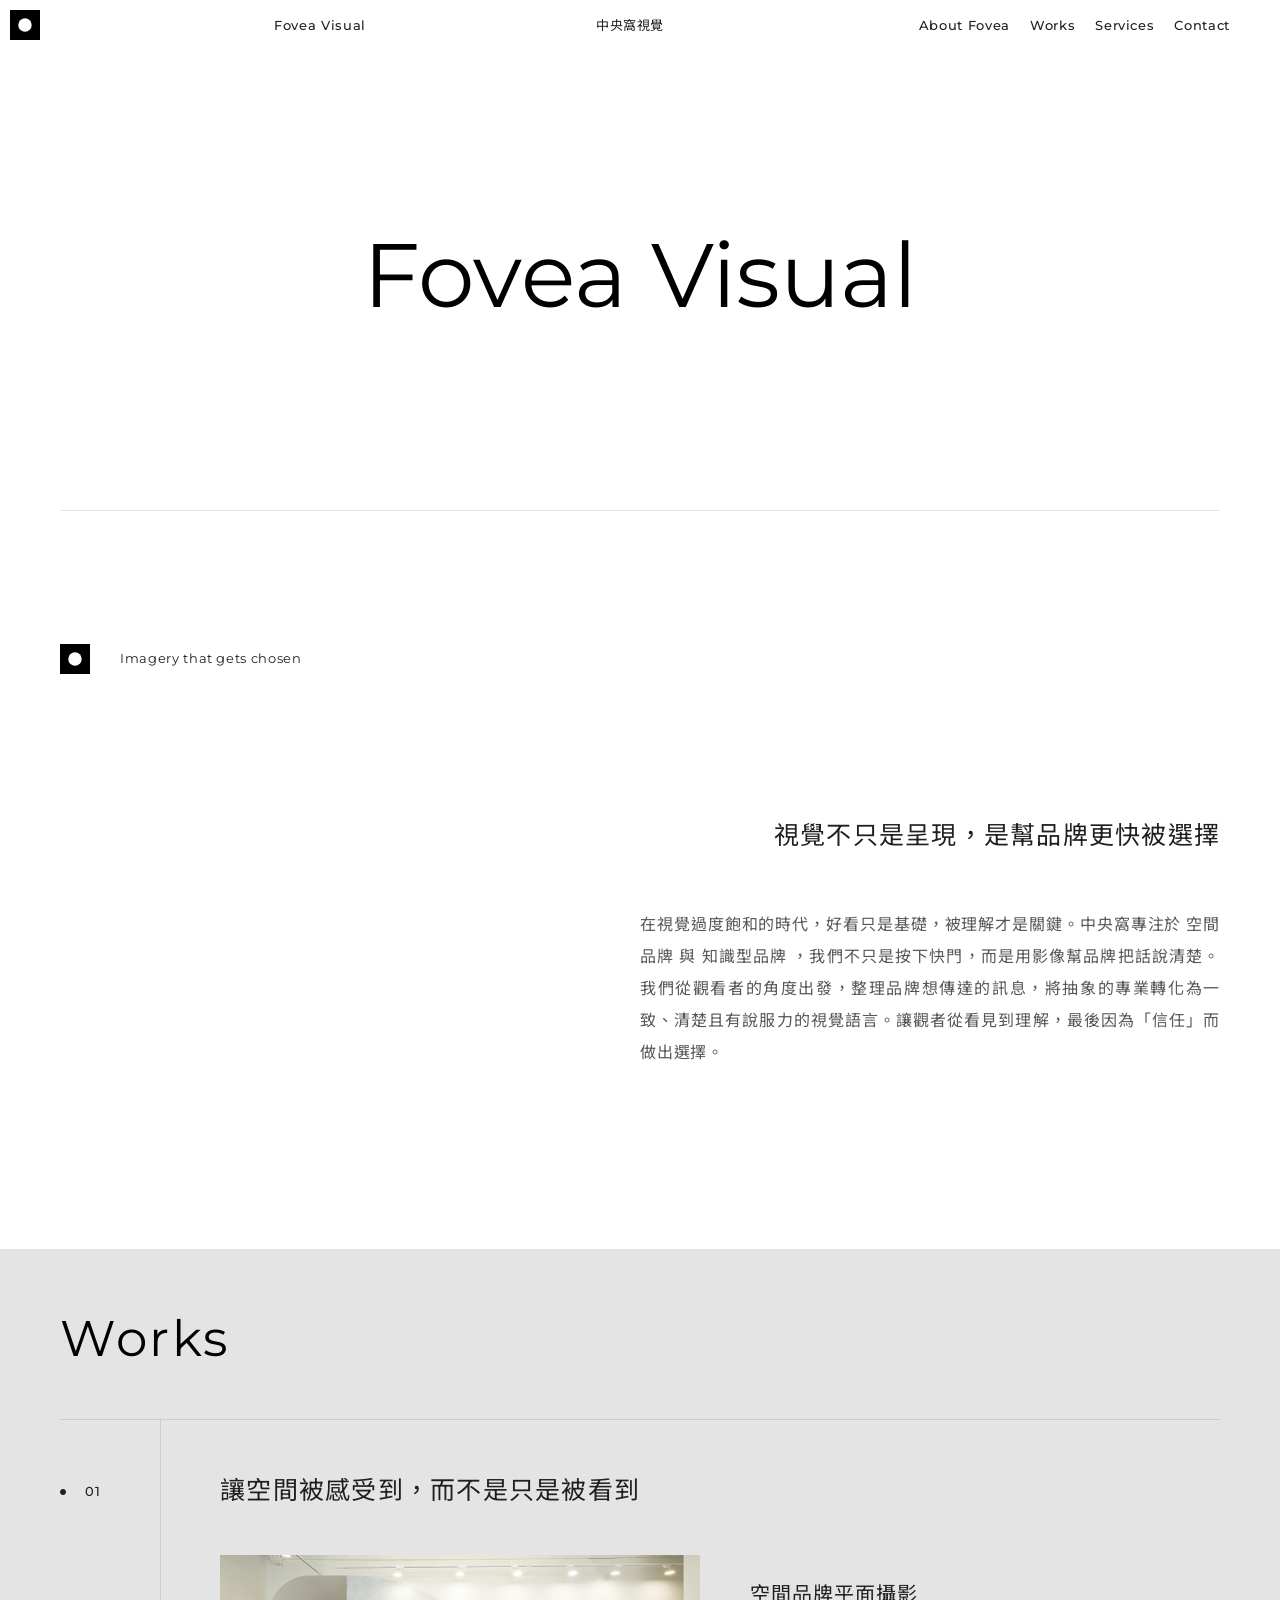
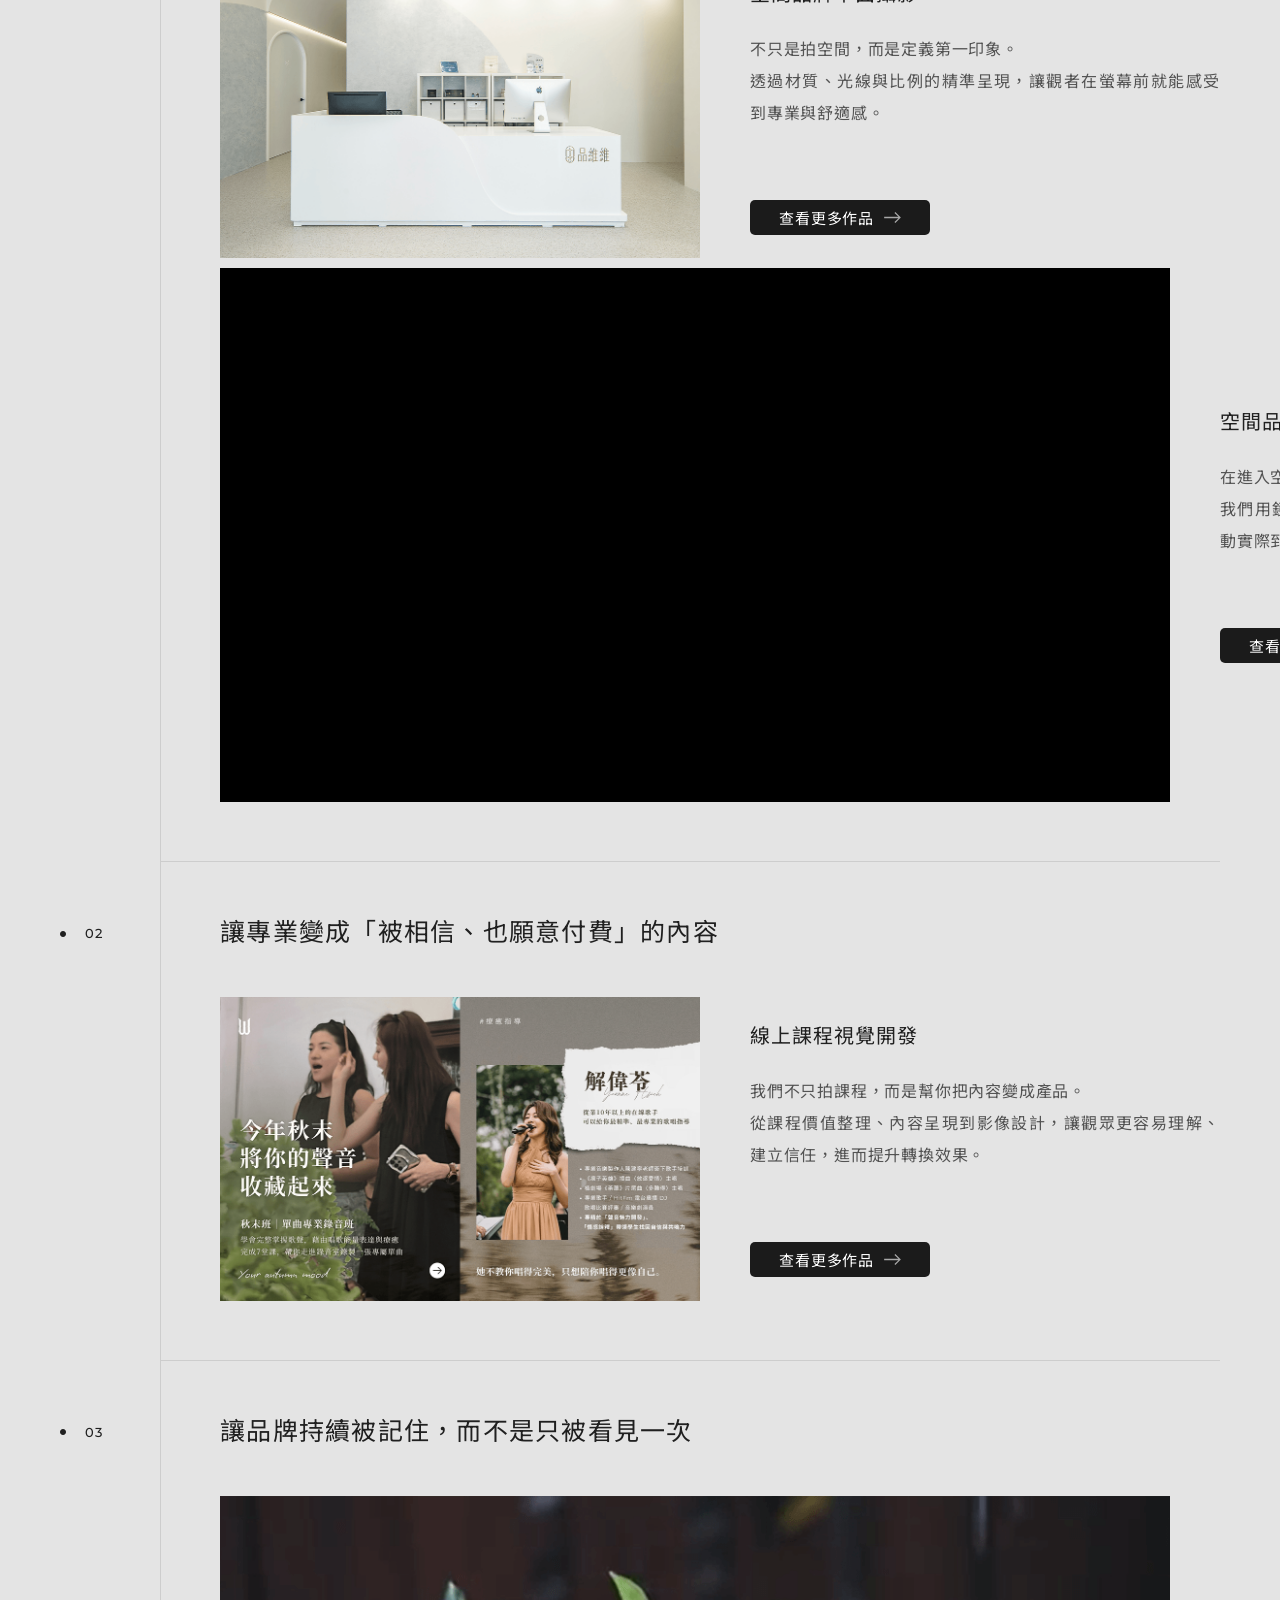
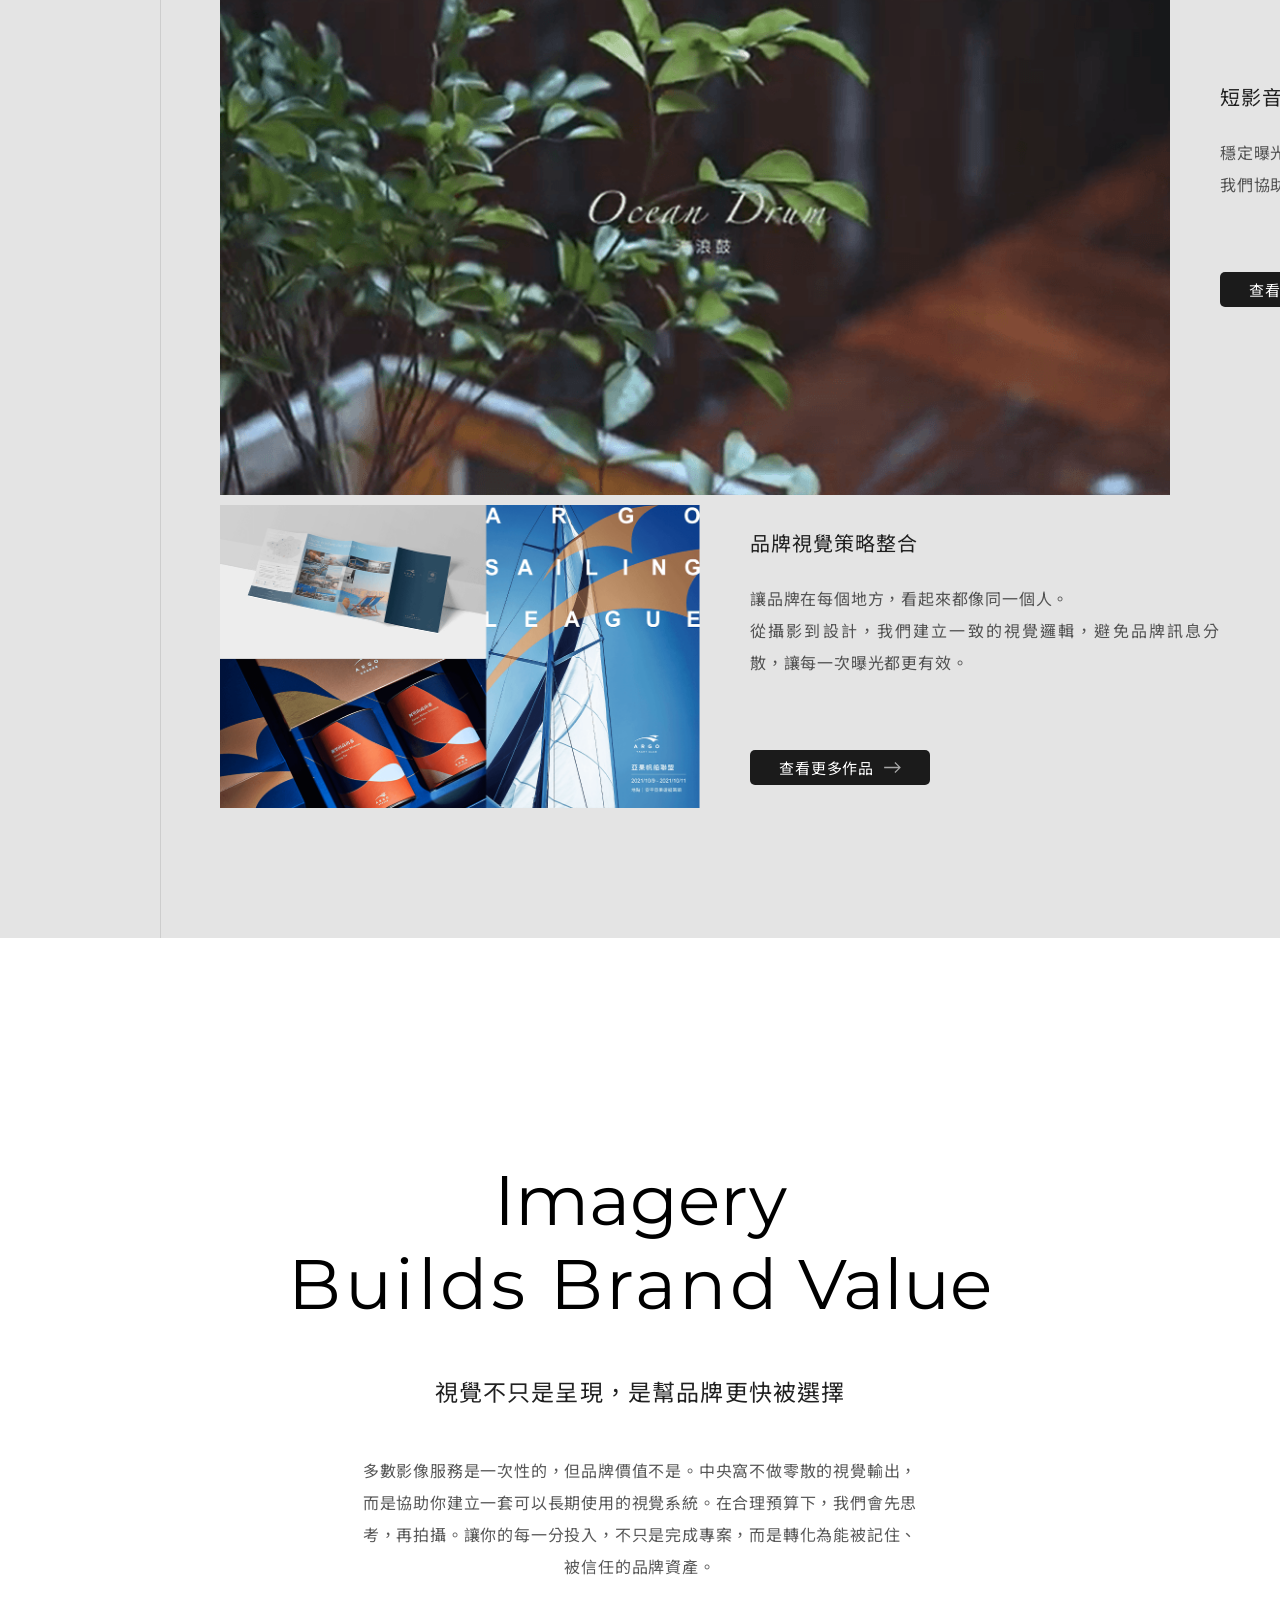
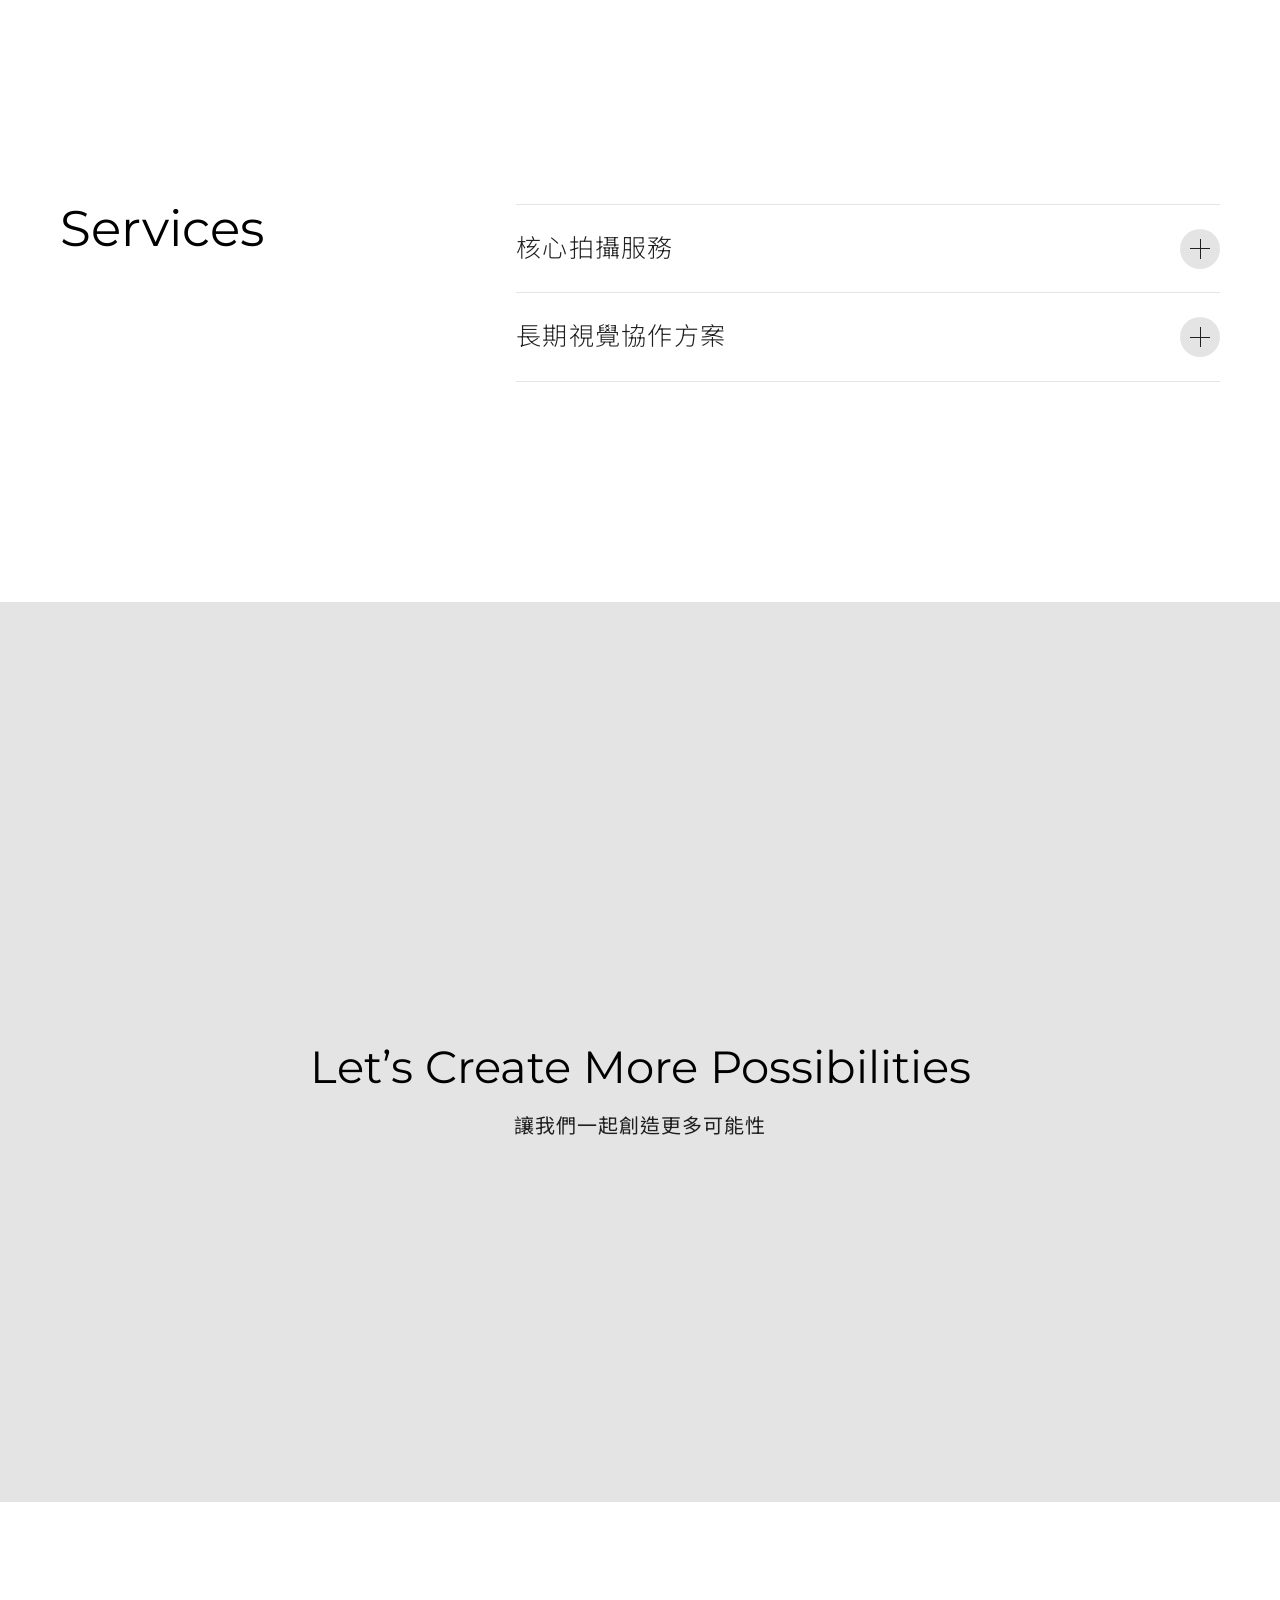
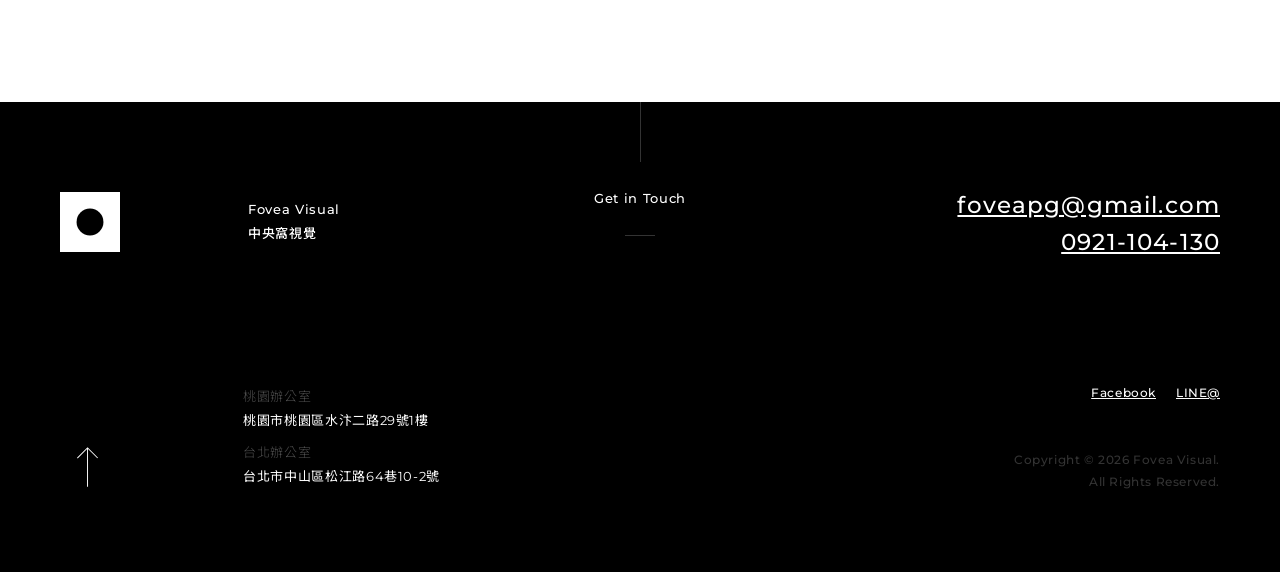
==== commit bdccc4ae: "clear catch" ====
--- a/www/about.html
+++ b/www/about.html
@@ -45,10 +45,10 @@
     <link rel="stylesheet" href="assets/css/common/button.css">
     <link rel="stylesheet" href="assets/css/common/title.css">
     <link rel="stylesheet" href="assets/css/common/lightbox.css">
-    <link rel="stylesheet" href="assets/css/common/header.css?20261021">
+    <link rel="stylesheet" href="assets/css/common/header.css?20261024">
 
     <!-- 當前頁面 -->
-    <link rel="stylesheet" href="assets/css/index.css?20261021">
+    <link rel="stylesheet" href="assets/css/index.css?20261024">
     <!-- CSS end -->
 </head>
 
@@ -394,7 +394,7 @@
     <!-- plugin -->
     <script src="assets/js/plugin/lenis.min.js"></script>
     <!-- common -->
-    <script src="assets/js/common/common.js"></script>
+    <script src="assets/js/common/common.js?20261024"></script>
     <script>
         let isFirst = sessionStorage.getItem('is_first') === null ? '1' : '0';
         isFirst = +isFirst;
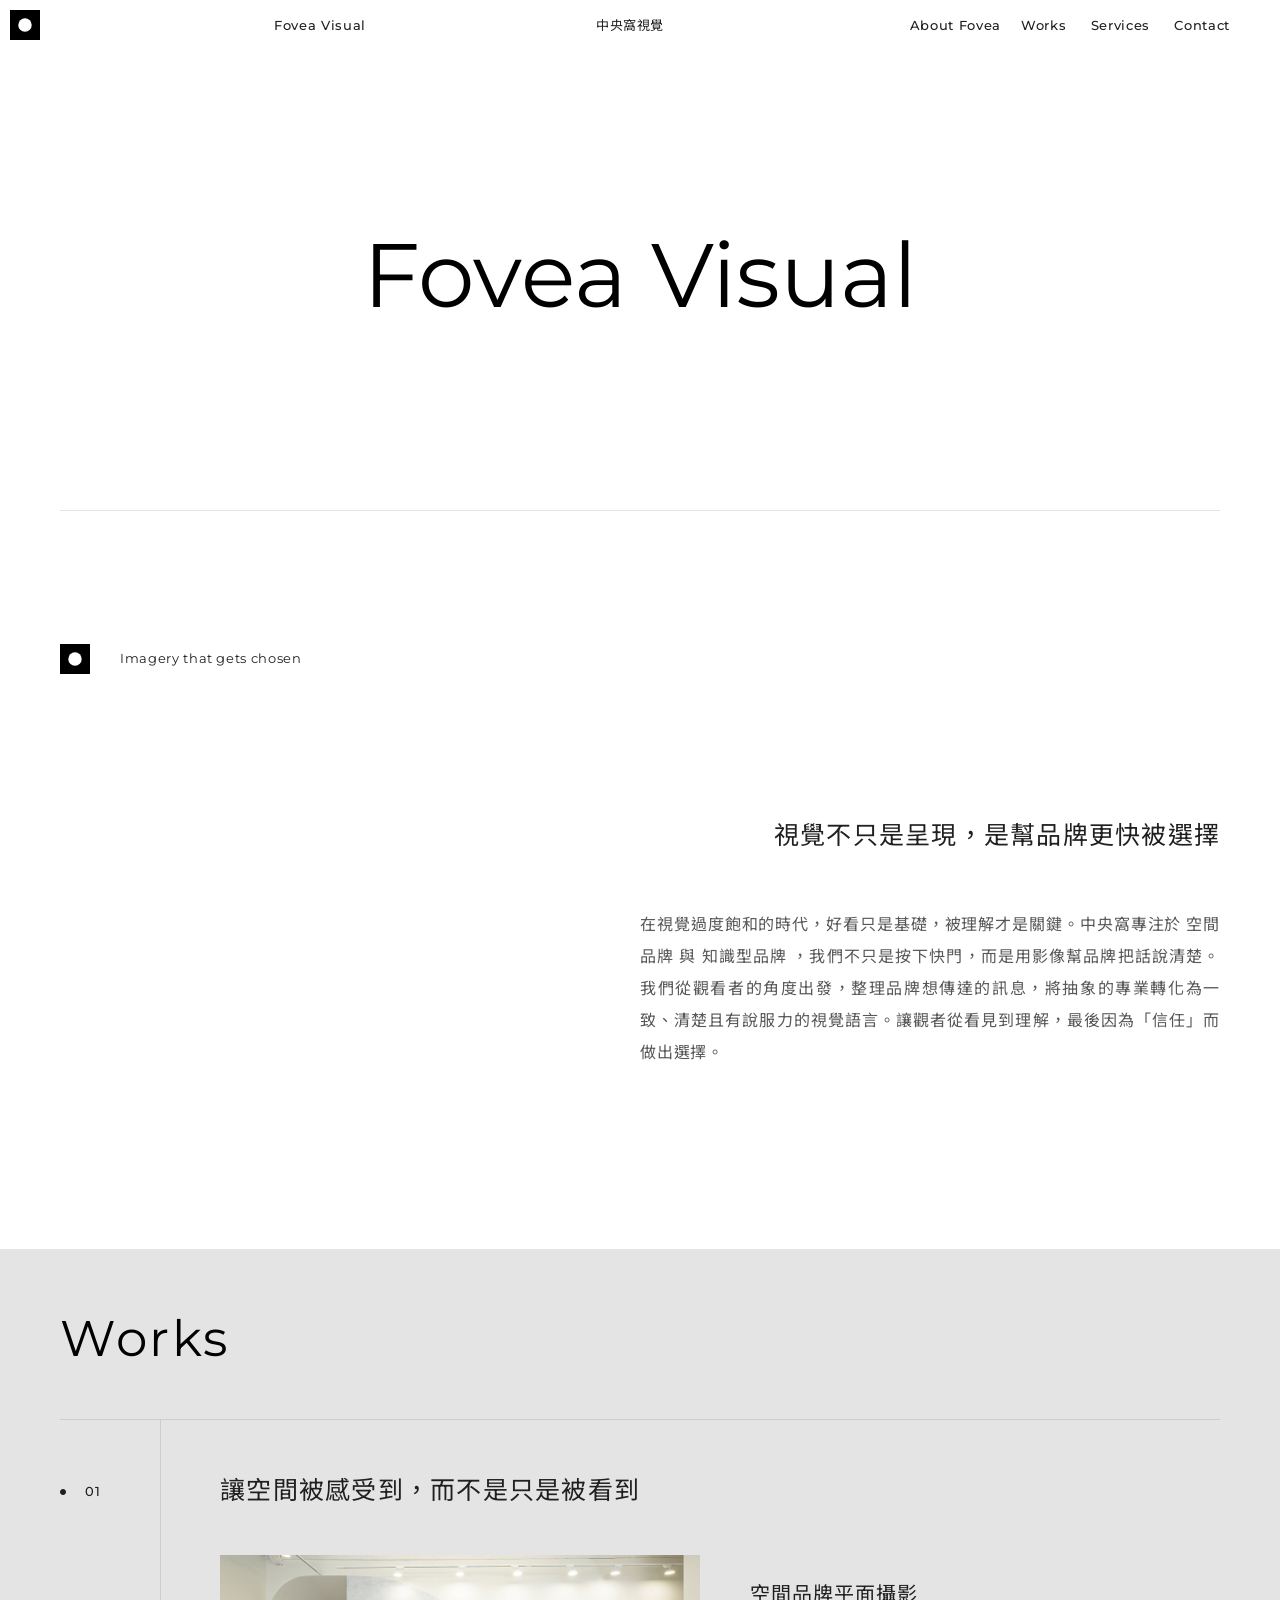
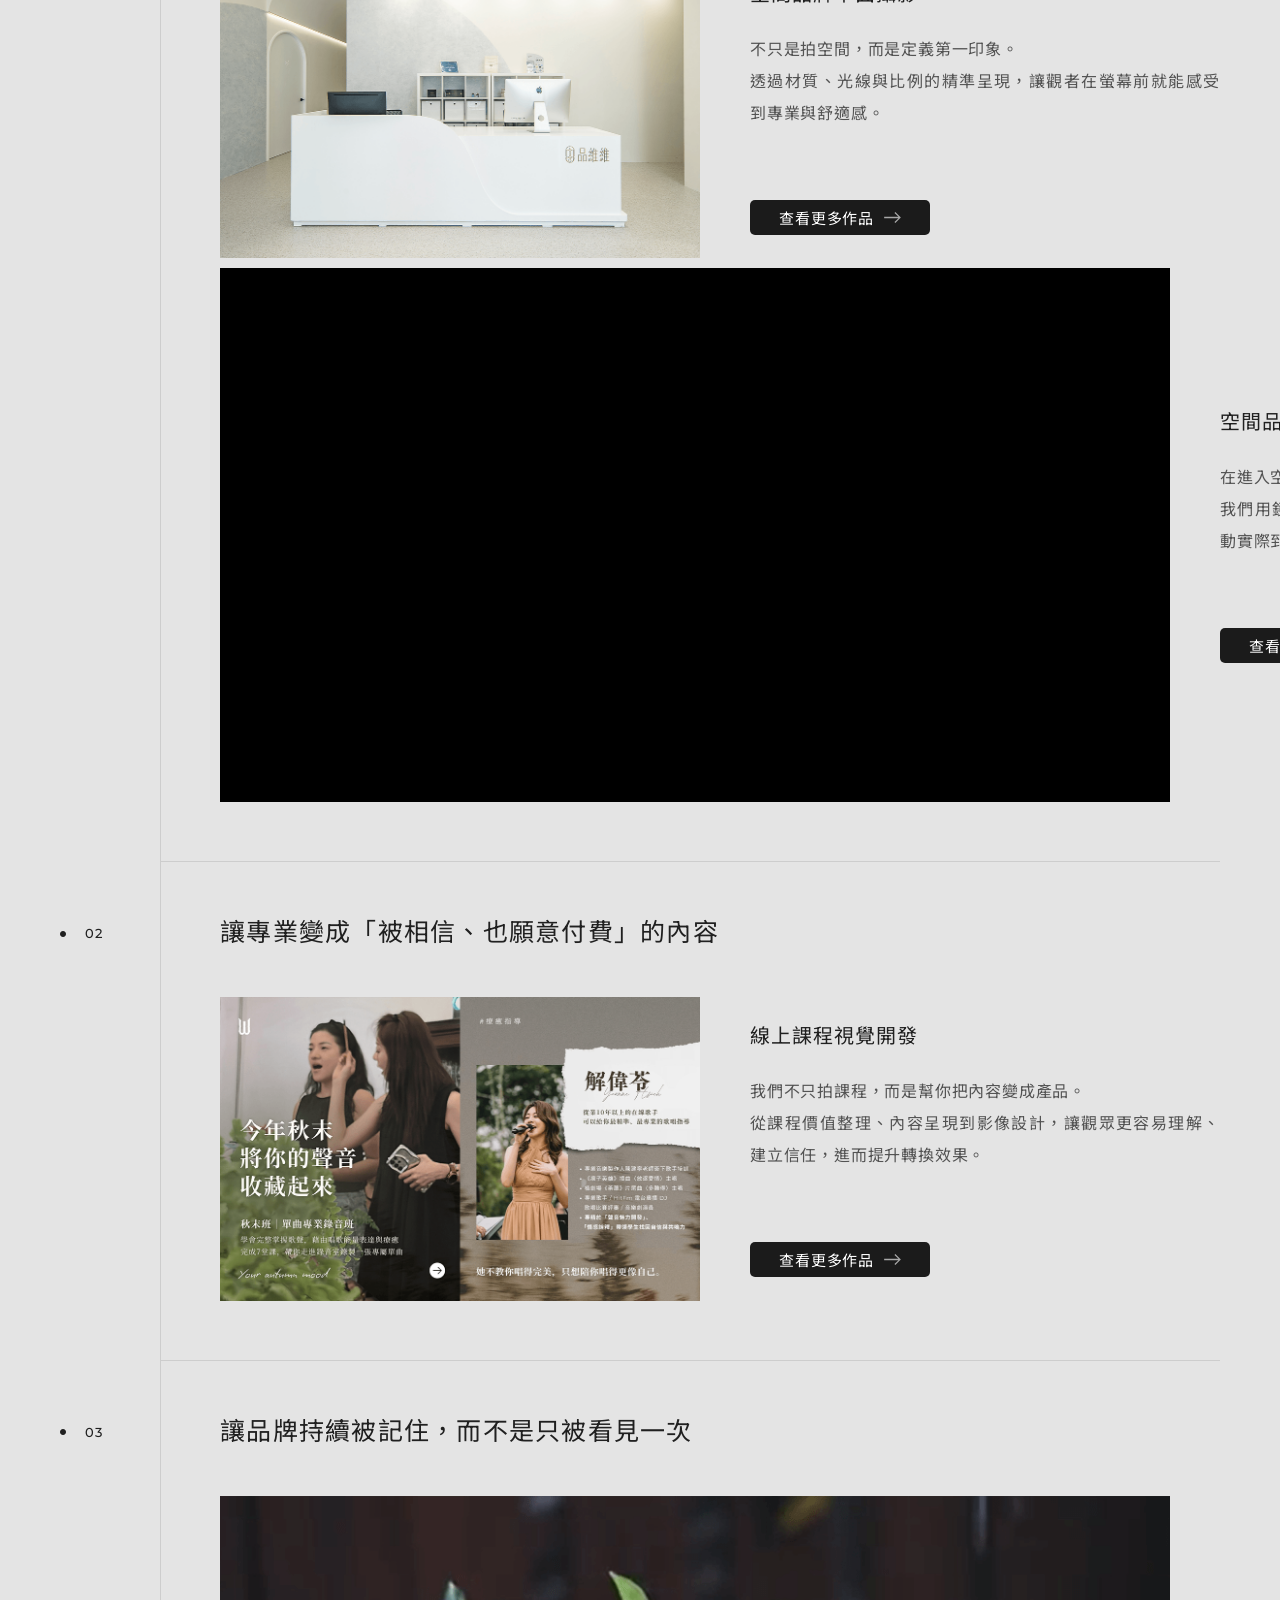
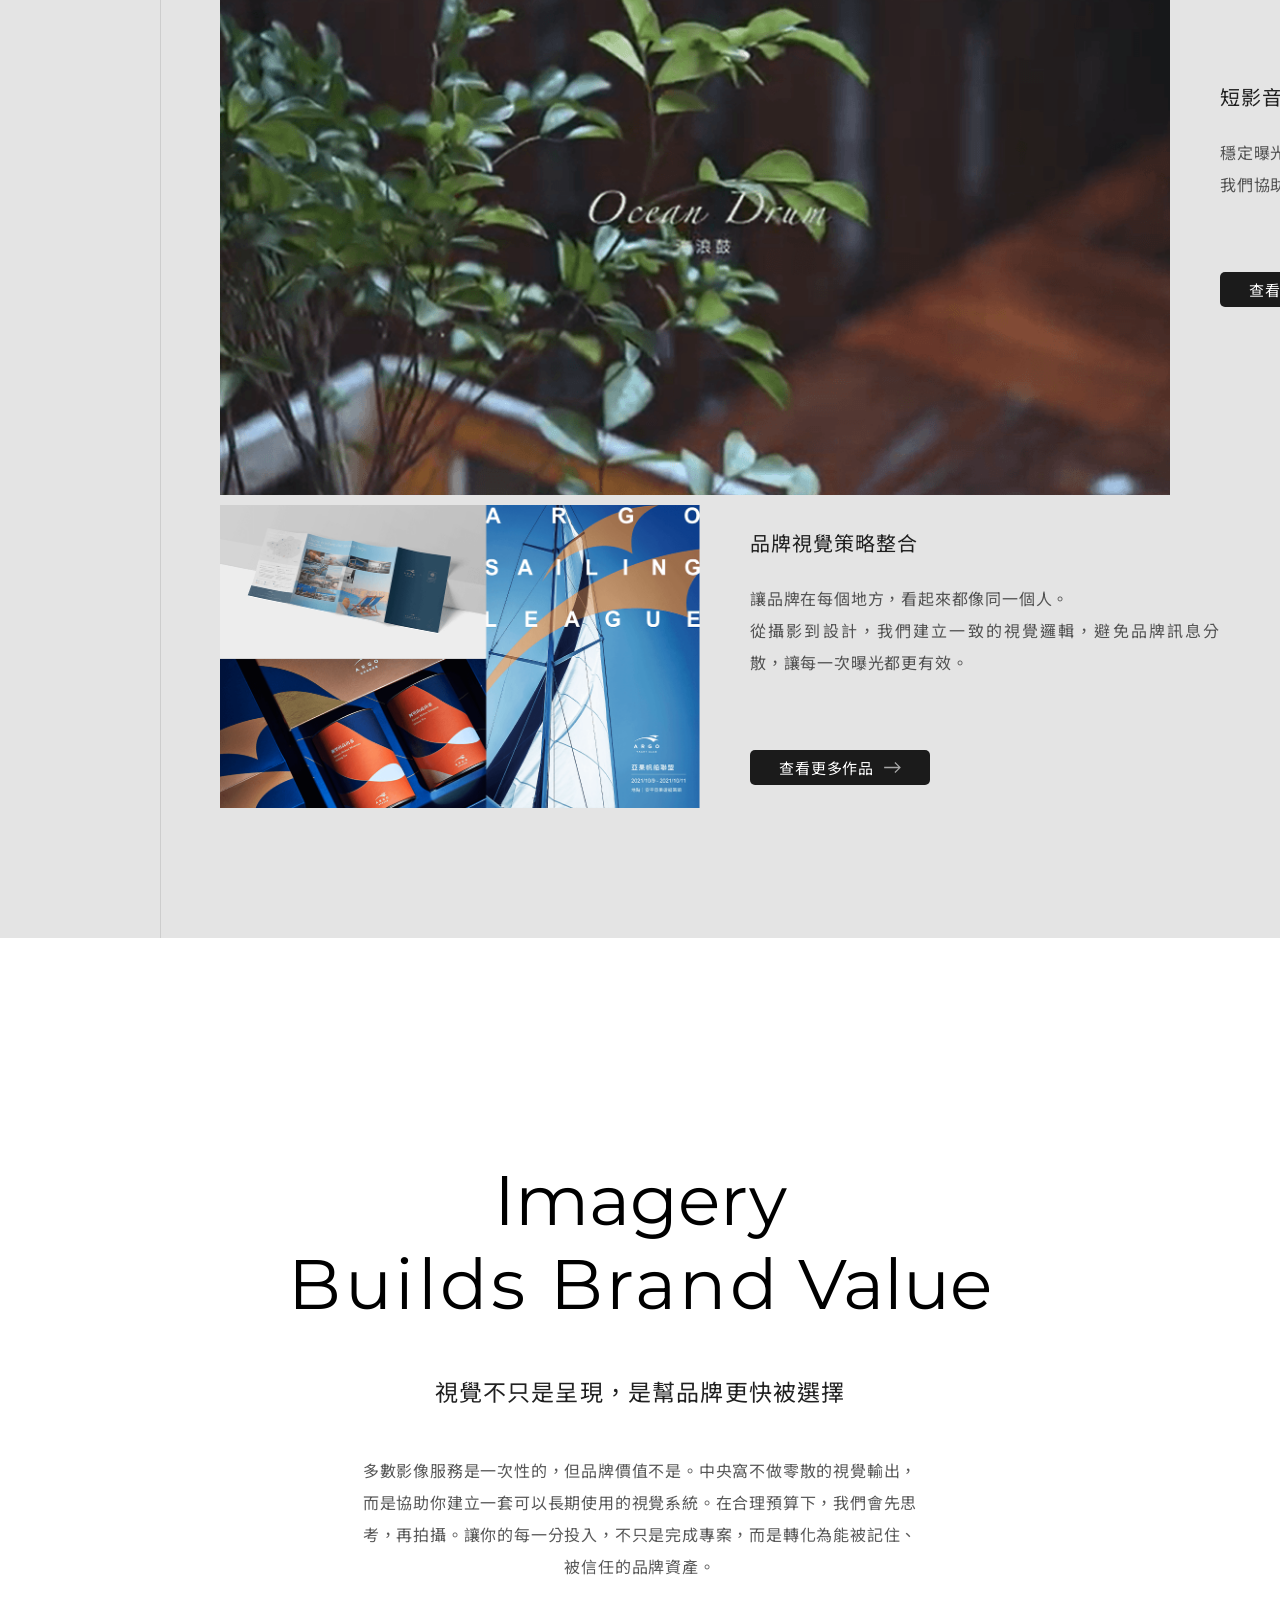
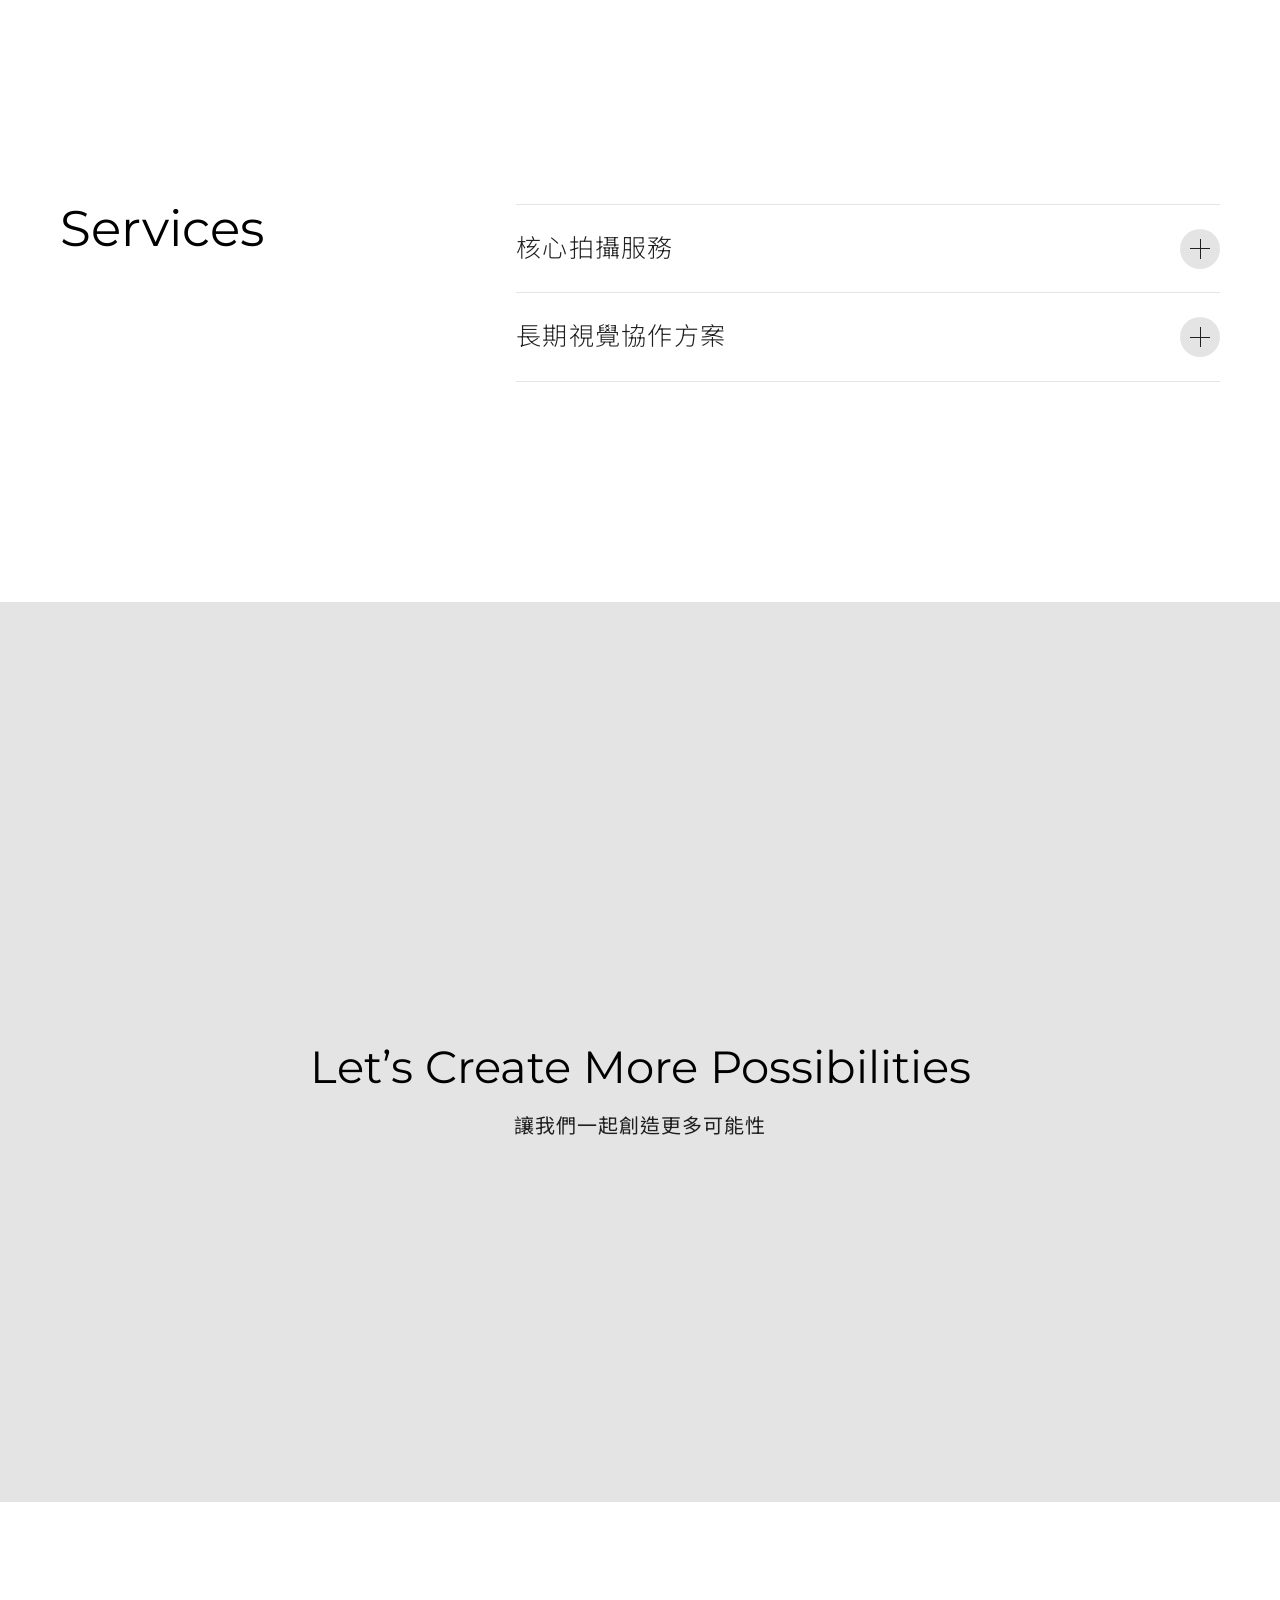
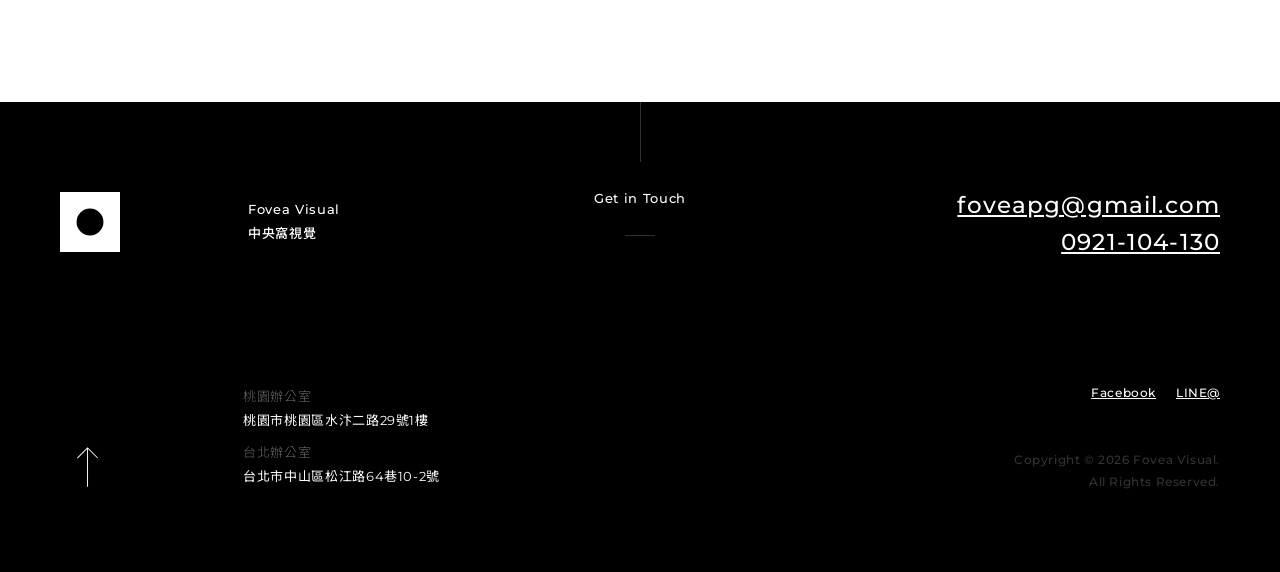
==== commit d52f135e: "updata" ====
--- a/www/about.html
+++ b/www/about.html
@@ -96,7 +96,7 @@
                         </a>
                     </li>
                     <li class="mainMenu__item">
-                        <a class="mainMenu__item__link j-anchor-bt" href="#service" title="服務與方案">
+                        <a class="mainMenu__item__link zh-long j-anchor-bt" href="#service" title="服務與方案">
                             <span class="en">Services</span>
                             <span class="zh">服務與方案</span>
                         </a>
--- a/www/assets/css/common/header.css
+++ b/www/assets/css/common/header.css
@@ -185,6 +185,8 @@
 
 .mainMenu__item__link .en,
 .mainMenu__item__link .zh {
+    display: block;
+    width: 100%;
     transition: opacity .4s ease-in-out;
 }
 
@@ -192,9 +194,15 @@
     position: absolute;
     top: 0;
     left: 0;
-    display: block;
-    width: 100%;
     opacity: 0;
+}
+
+.mainMenu__item__link.zh-long .en {
+    position: absolute;
+}
+
+.mainMenu__item__link.zh-long .zh {
+    position: relative;
 }
 
 /****主選單切換鈕****/
--- a/www/assets/css/common/footer.css
+++ b/www/assets/css/common/footer.css
@@ -184,7 +184,7 @@
     display: block;
     width: 100%;
     margin: 0 0 5px 0;
-    color: rgba(255, 255, 255, .3);
+    color: rgba(255, 255, 255, .4);
     font-weight: 300;
 }
 
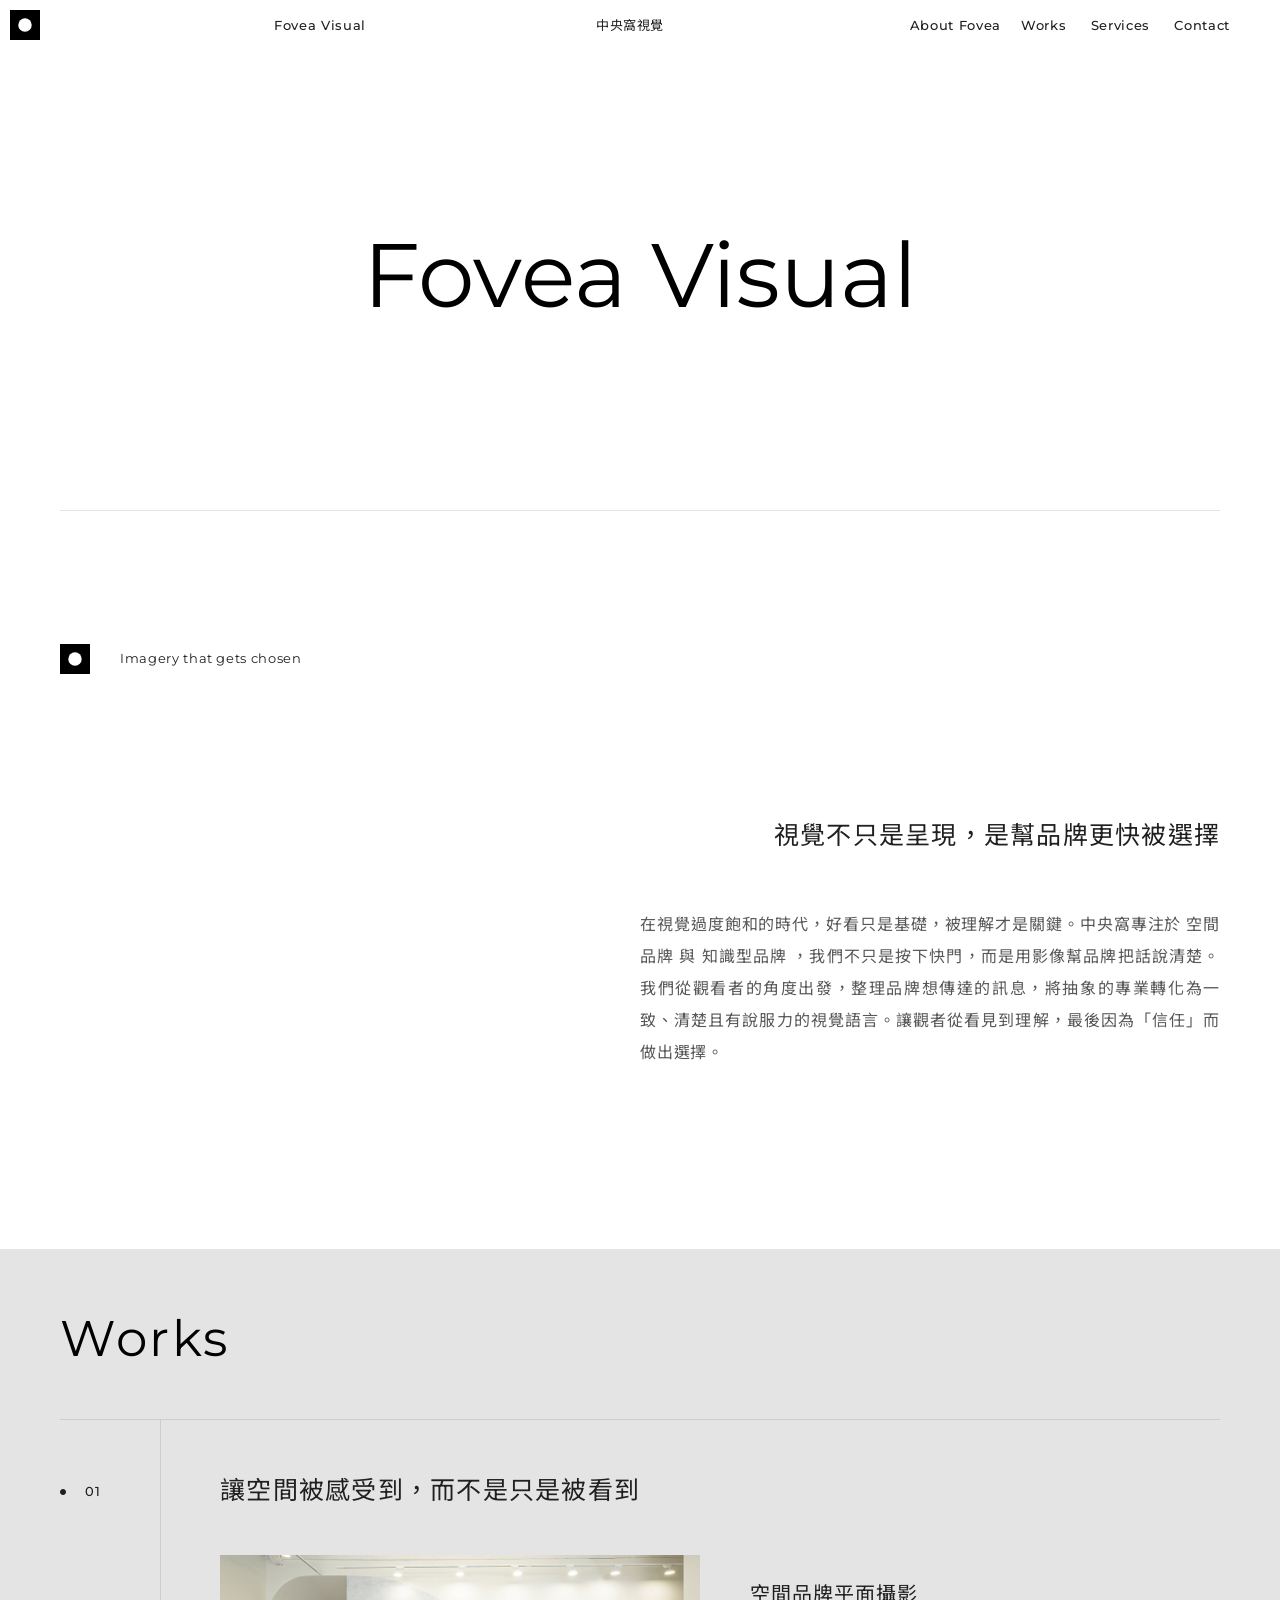
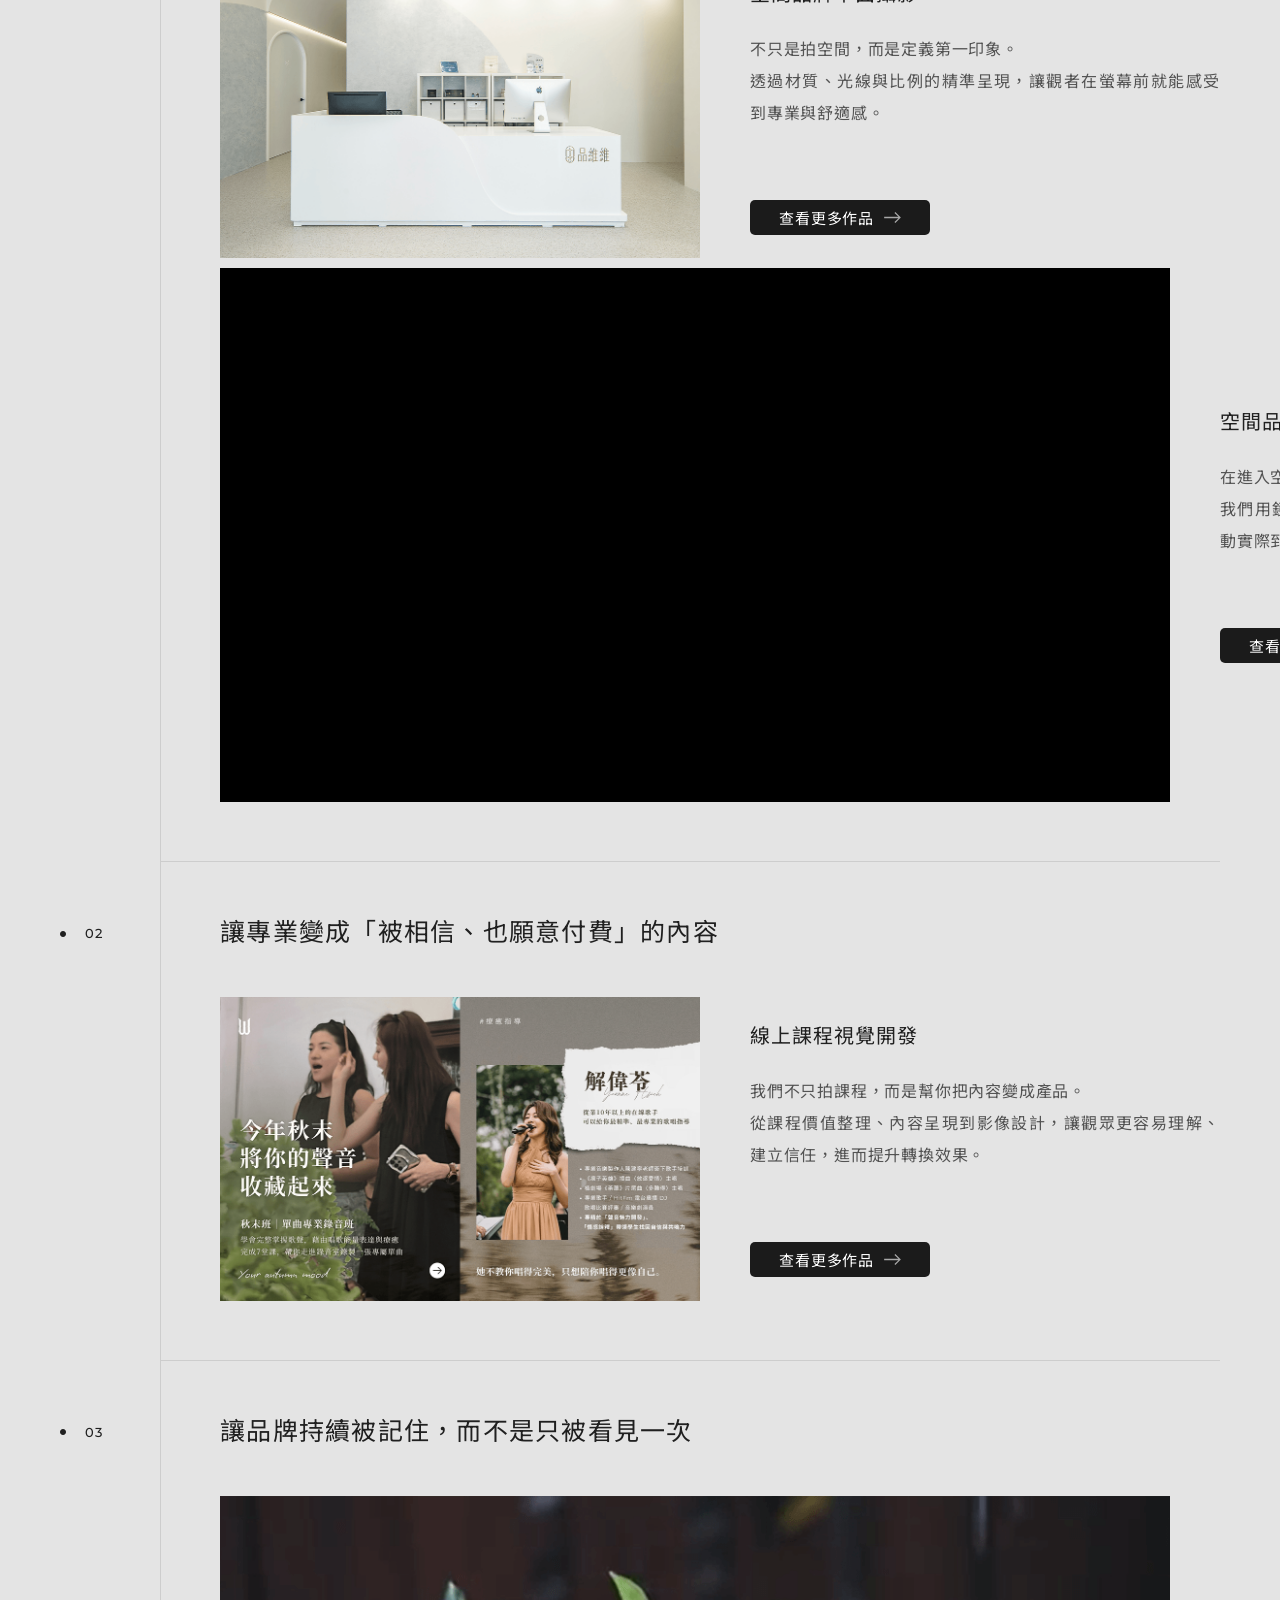
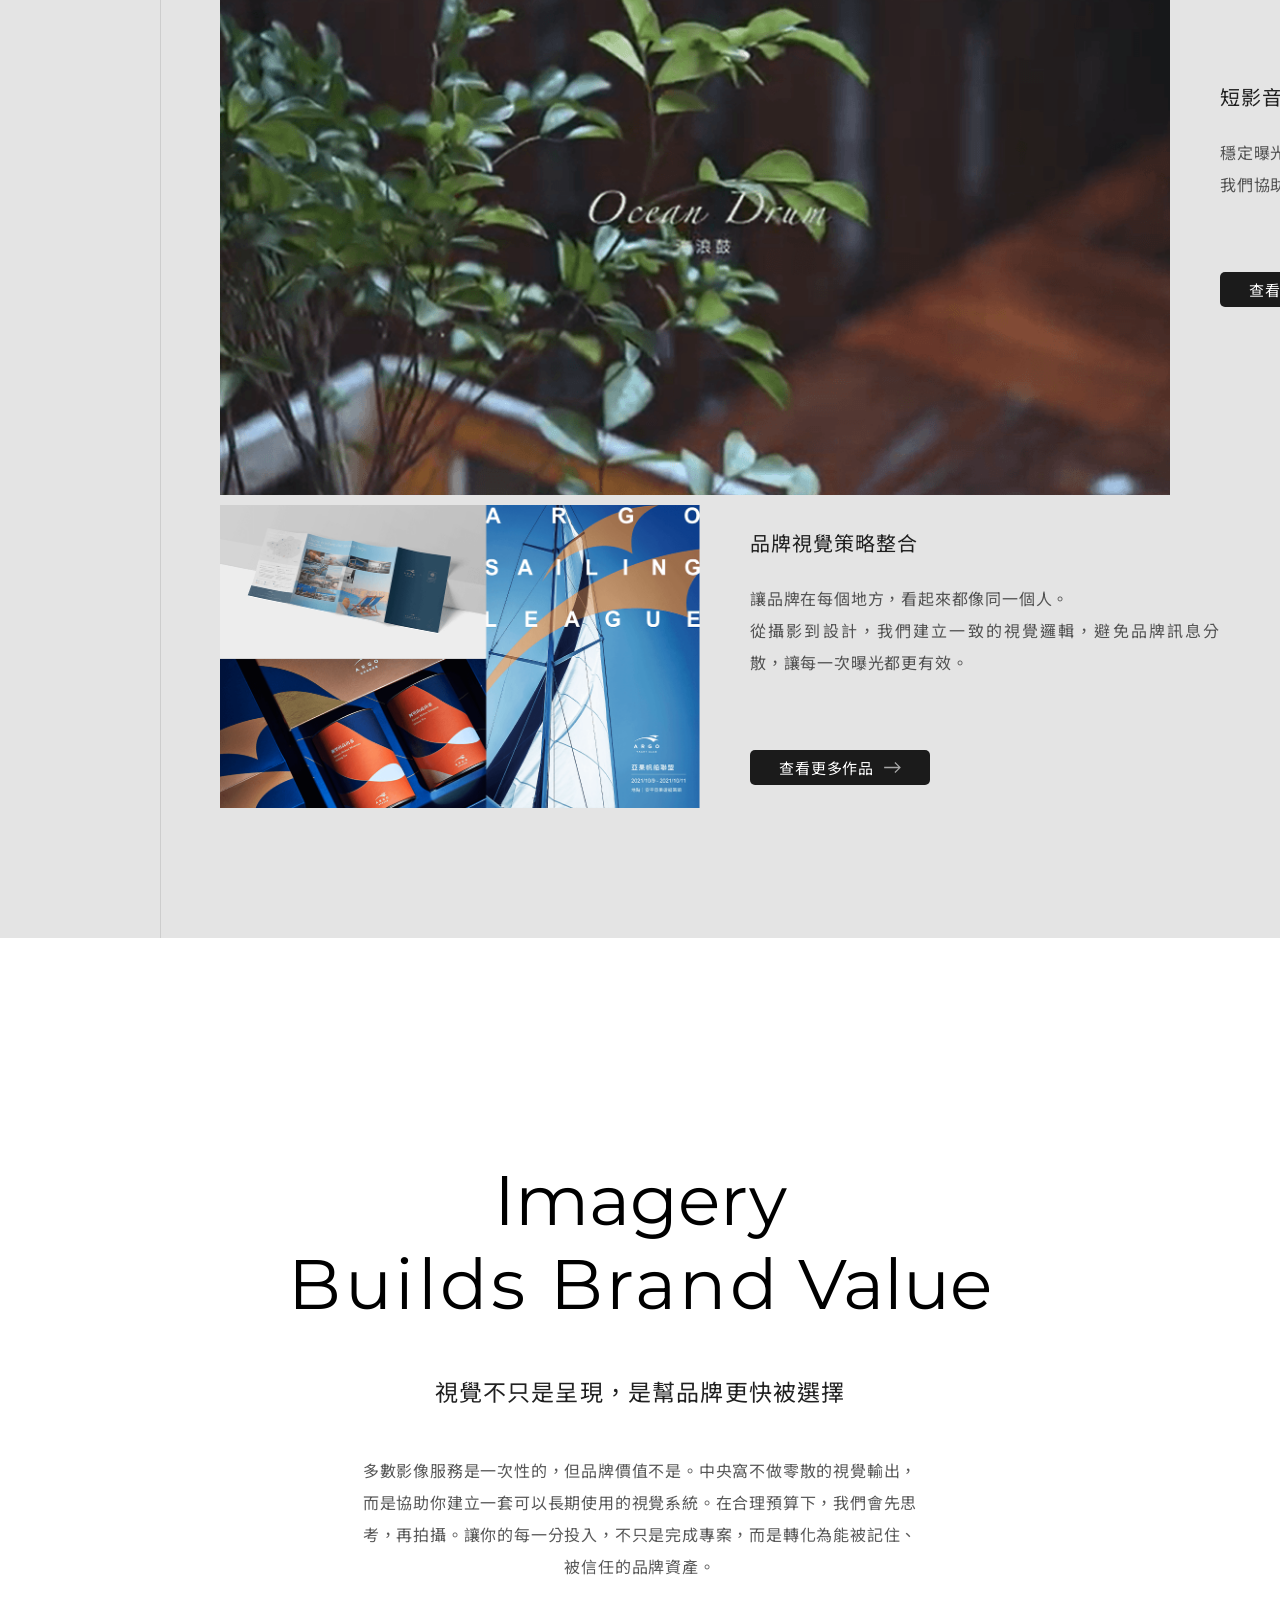
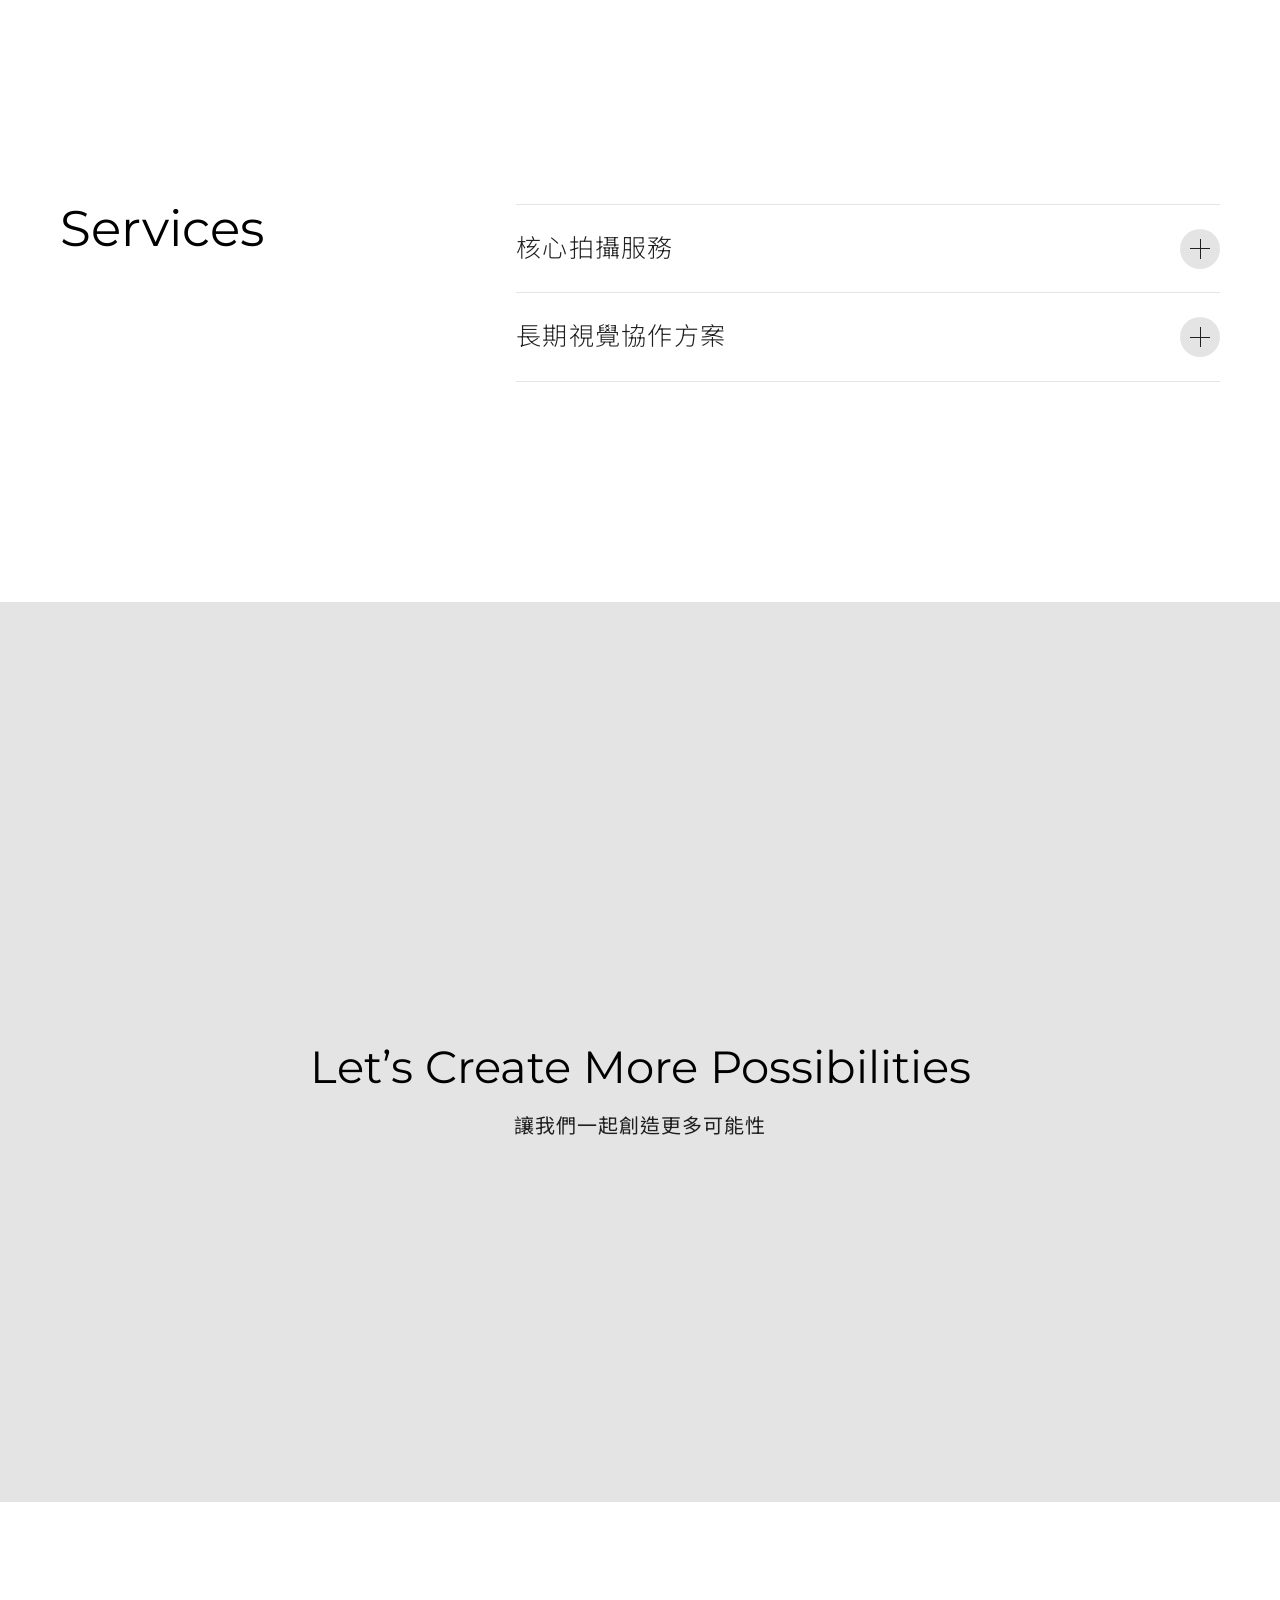
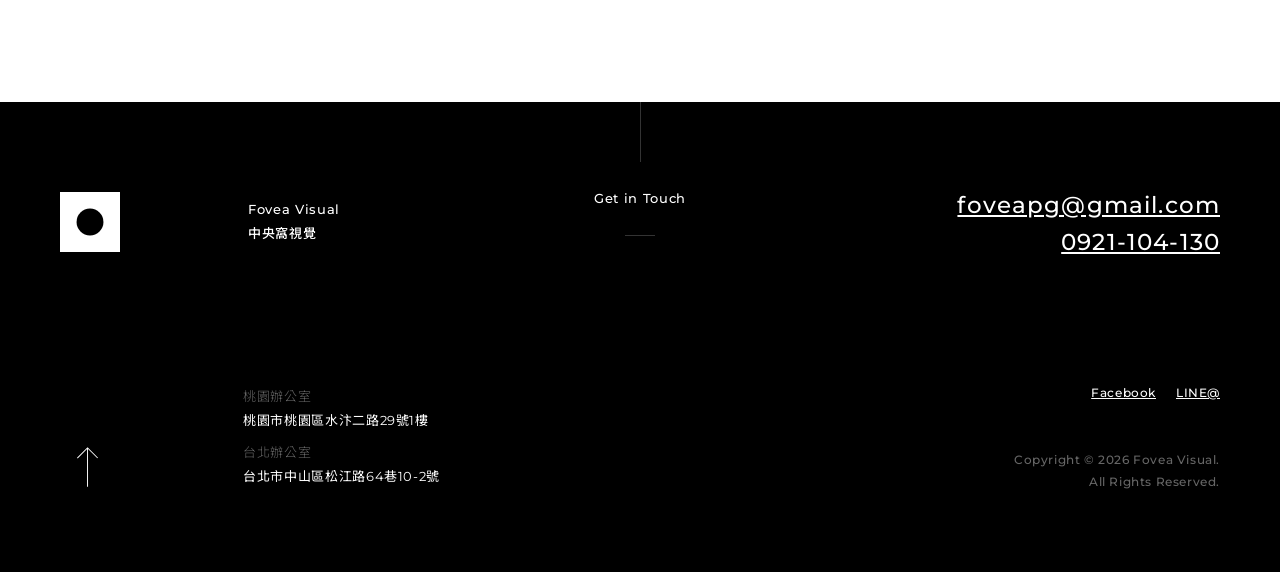
==== commit 0dc2406b: "update" ====
--- a/www/about.html
+++ b/www/about.html
@@ -167,7 +167,7 @@
                                     在進入空間前，就先完成一場體驗。
                                     <br>我們用鏡頭與節奏，引導觀者理解動線與氛圍，讓畫面成為推動實際到訪的關鍵。
                                 </p>
-                                <a class="c-bt-next work-list__box__item__content__bt" href="#" title="查看更多作品"
+                                <a class="c-bt-next work-list__box__item__content__bt" href="https://works.fovea.com.tw/16aefdbf42b03f" title="查看更多作品"
                                     target="_blank" rel="noreferrer noopener"><span>查看更多作品</span></a>
                             </div>
                         </div>
@@ -206,7 +206,7 @@
                                     穩定曝光，比一次爆紅更有價值。
                                     <br>我們協助品牌持續產出內容，讓信任在日常中慢慢累積。
                                 </p>
-                                <a class="c-bt-next work-list__box__item__content__bt" href="#" title="查看更多作品"
+                                <a class="c-bt-next work-list__box__item__content__bt" href="https://works.fovea.com.tw/16aefecf9d8217" title="查看更多作品"
                                     target="_blank" rel="noreferrer noopener"><span>查看更多作品</span></a>
                             </div>
                         </div>
@@ -222,7 +222,7 @@
                                     讓品牌在每個地方，看起來都像同一個人。
                                     <br>從攝影到設計，我們建立一致的視覺邏輯，避免品牌訊息分散，讓每一次曝光都更有效。
                                 </p>
-                                <a class="c-bt-next work-list__box__item__content__bt" href="#" title="查看更多作品"
+                                <a class="c-bt-next work-list__box__item__content__bt" href="https://works.fovea.com.tw/argo" title="查看更多作品"
                                     target="_blank" rel="noreferrer noopener"><span>查看更多作品</span></a>
                             </div>
                         </div>
--- a/www/assets/css/common/footer.css
+++ b/www/assets/css/common/footer.css
@@ -251,7 +251,7 @@
     margin: 0 0 -.4em 0;
     font-size: 12px;
     line-height: 1.8;
-    color: rgba(255, 255, 255, .2);
+    color: rgba(255, 255, 255, .4);
     font-weight: 500;
     text-align: right;
 }
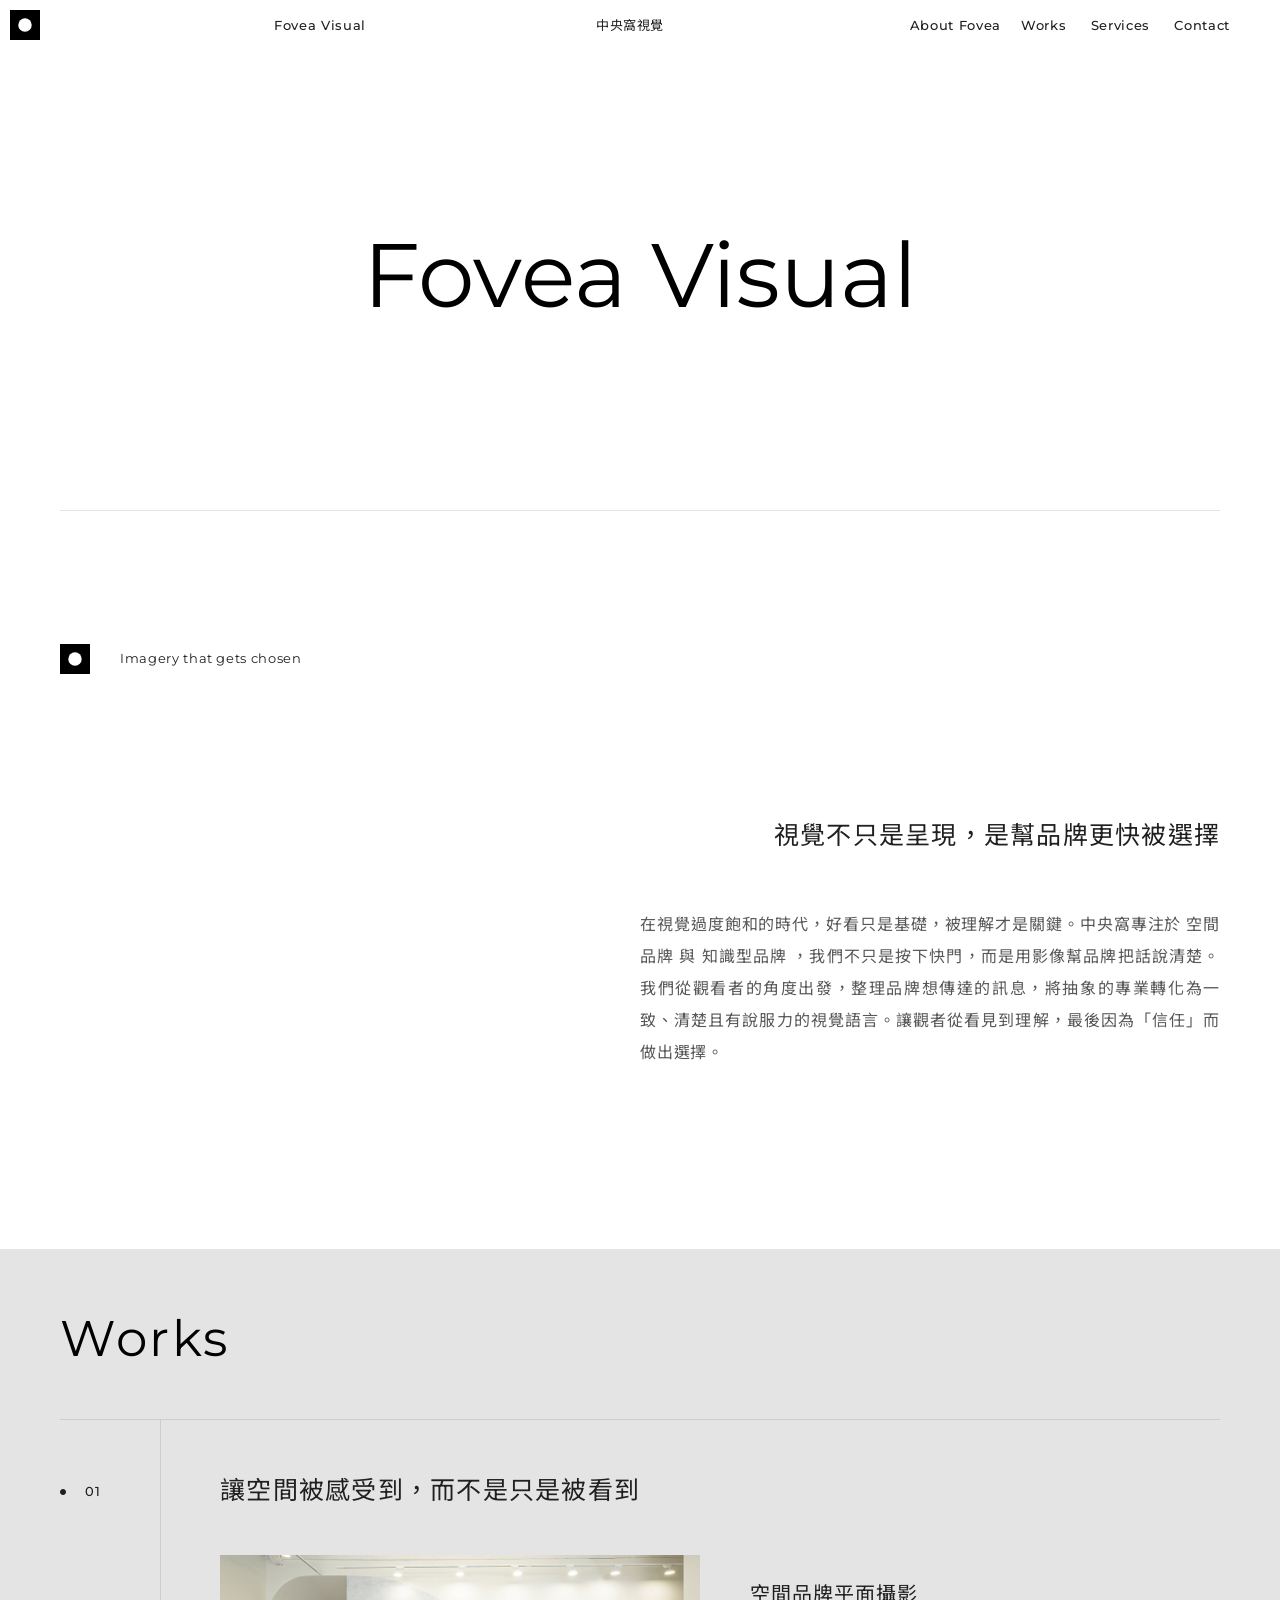
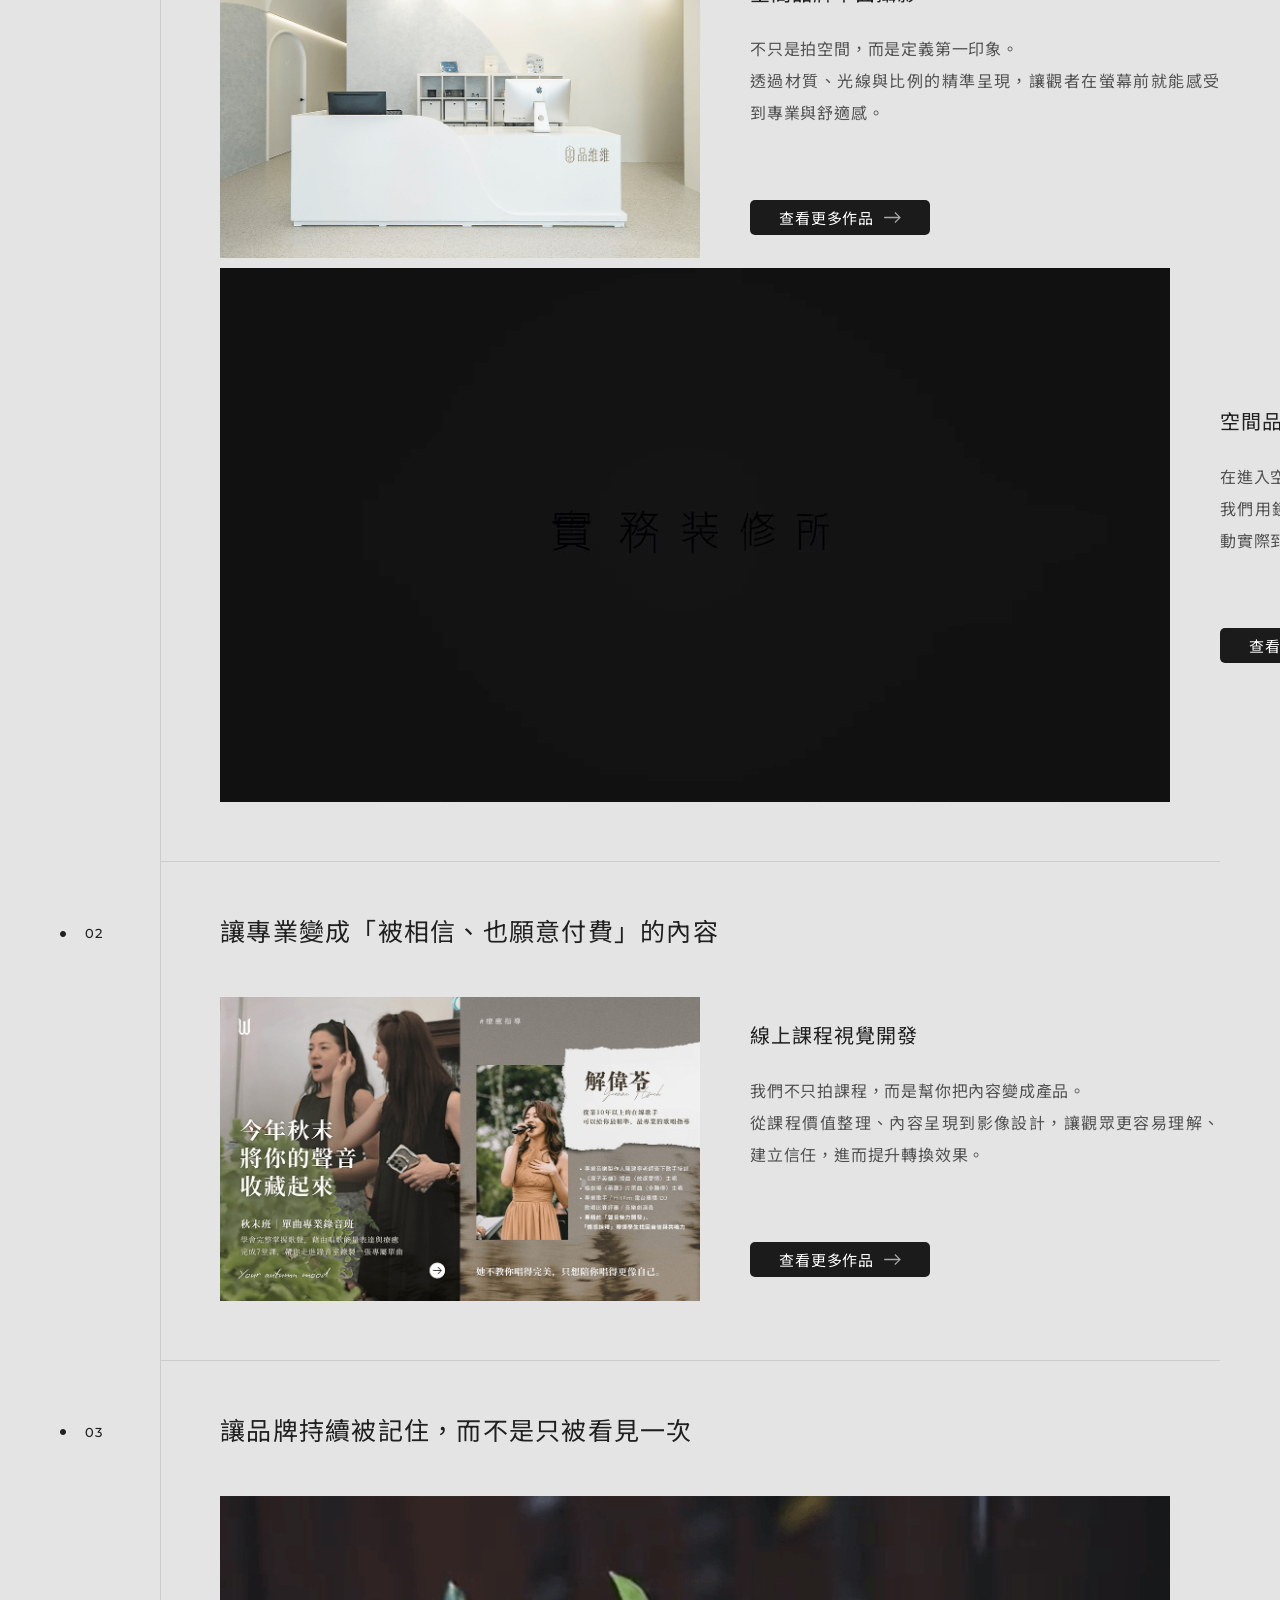
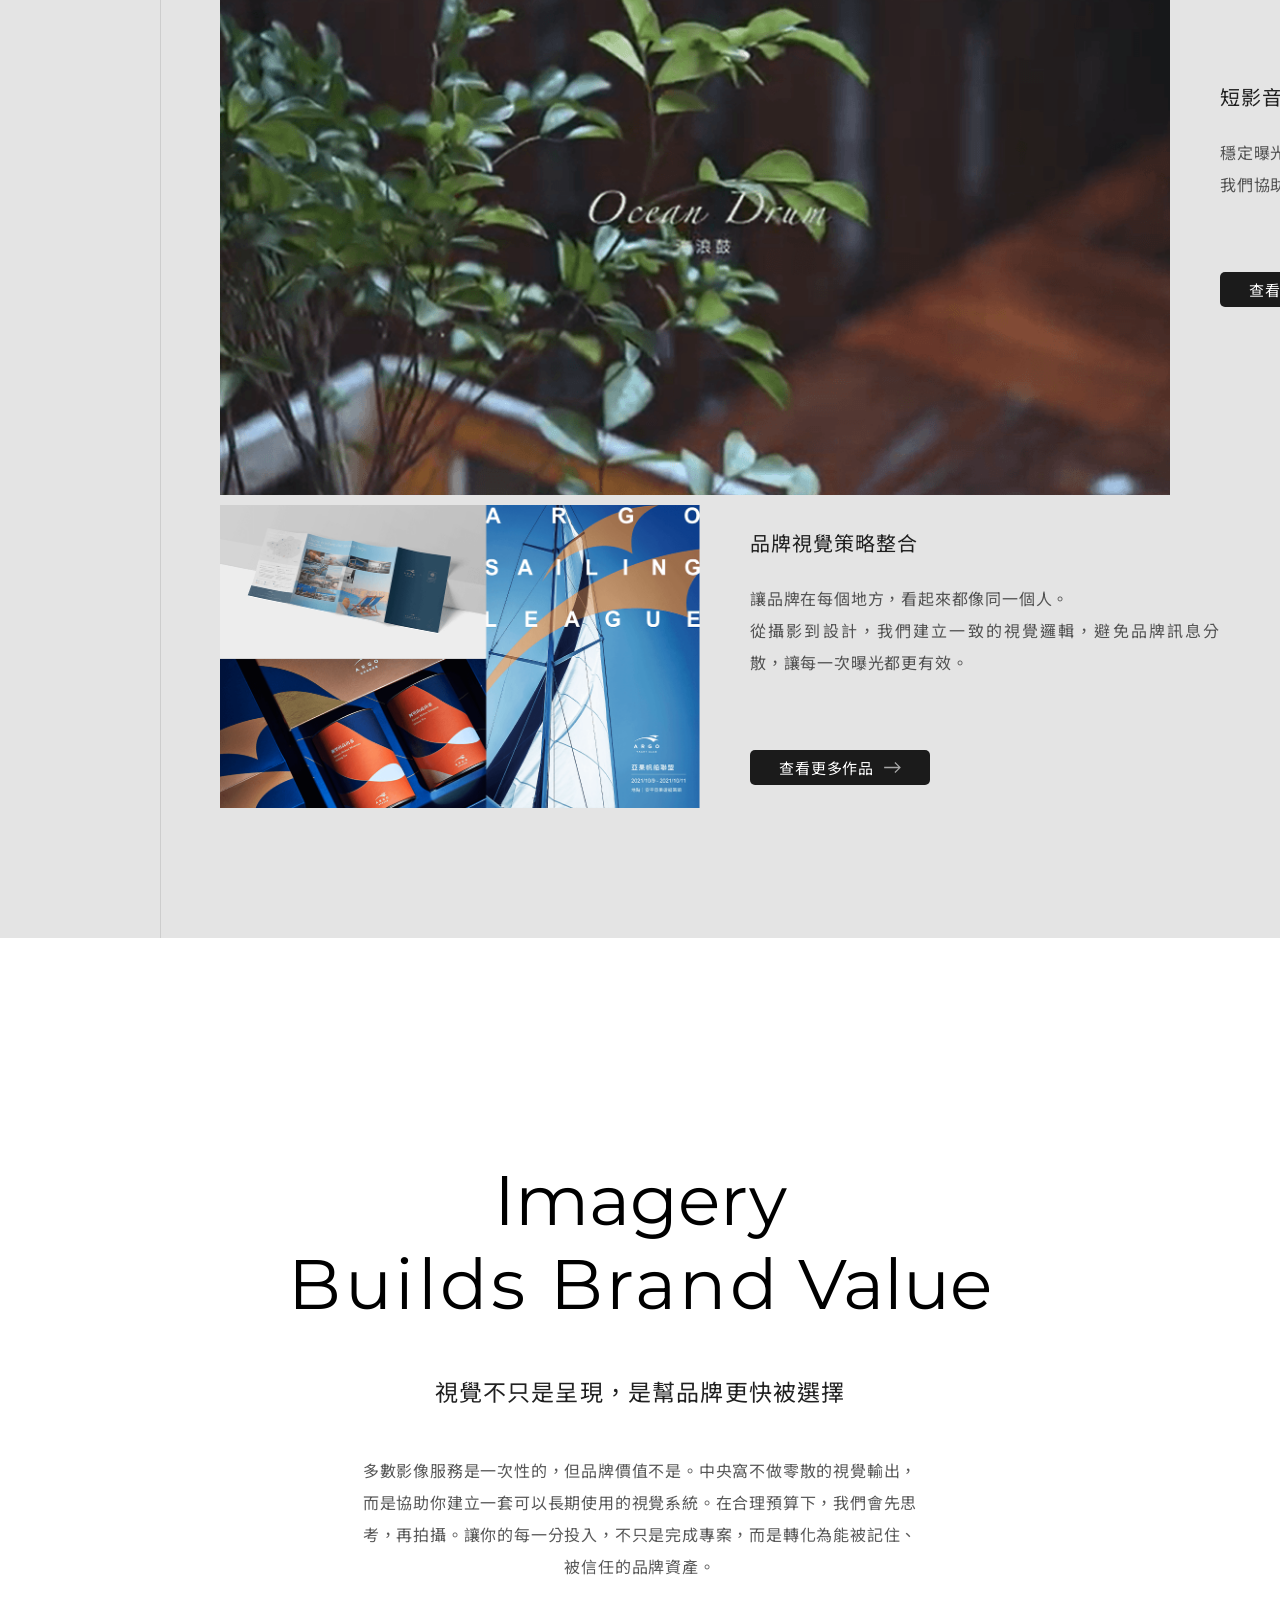
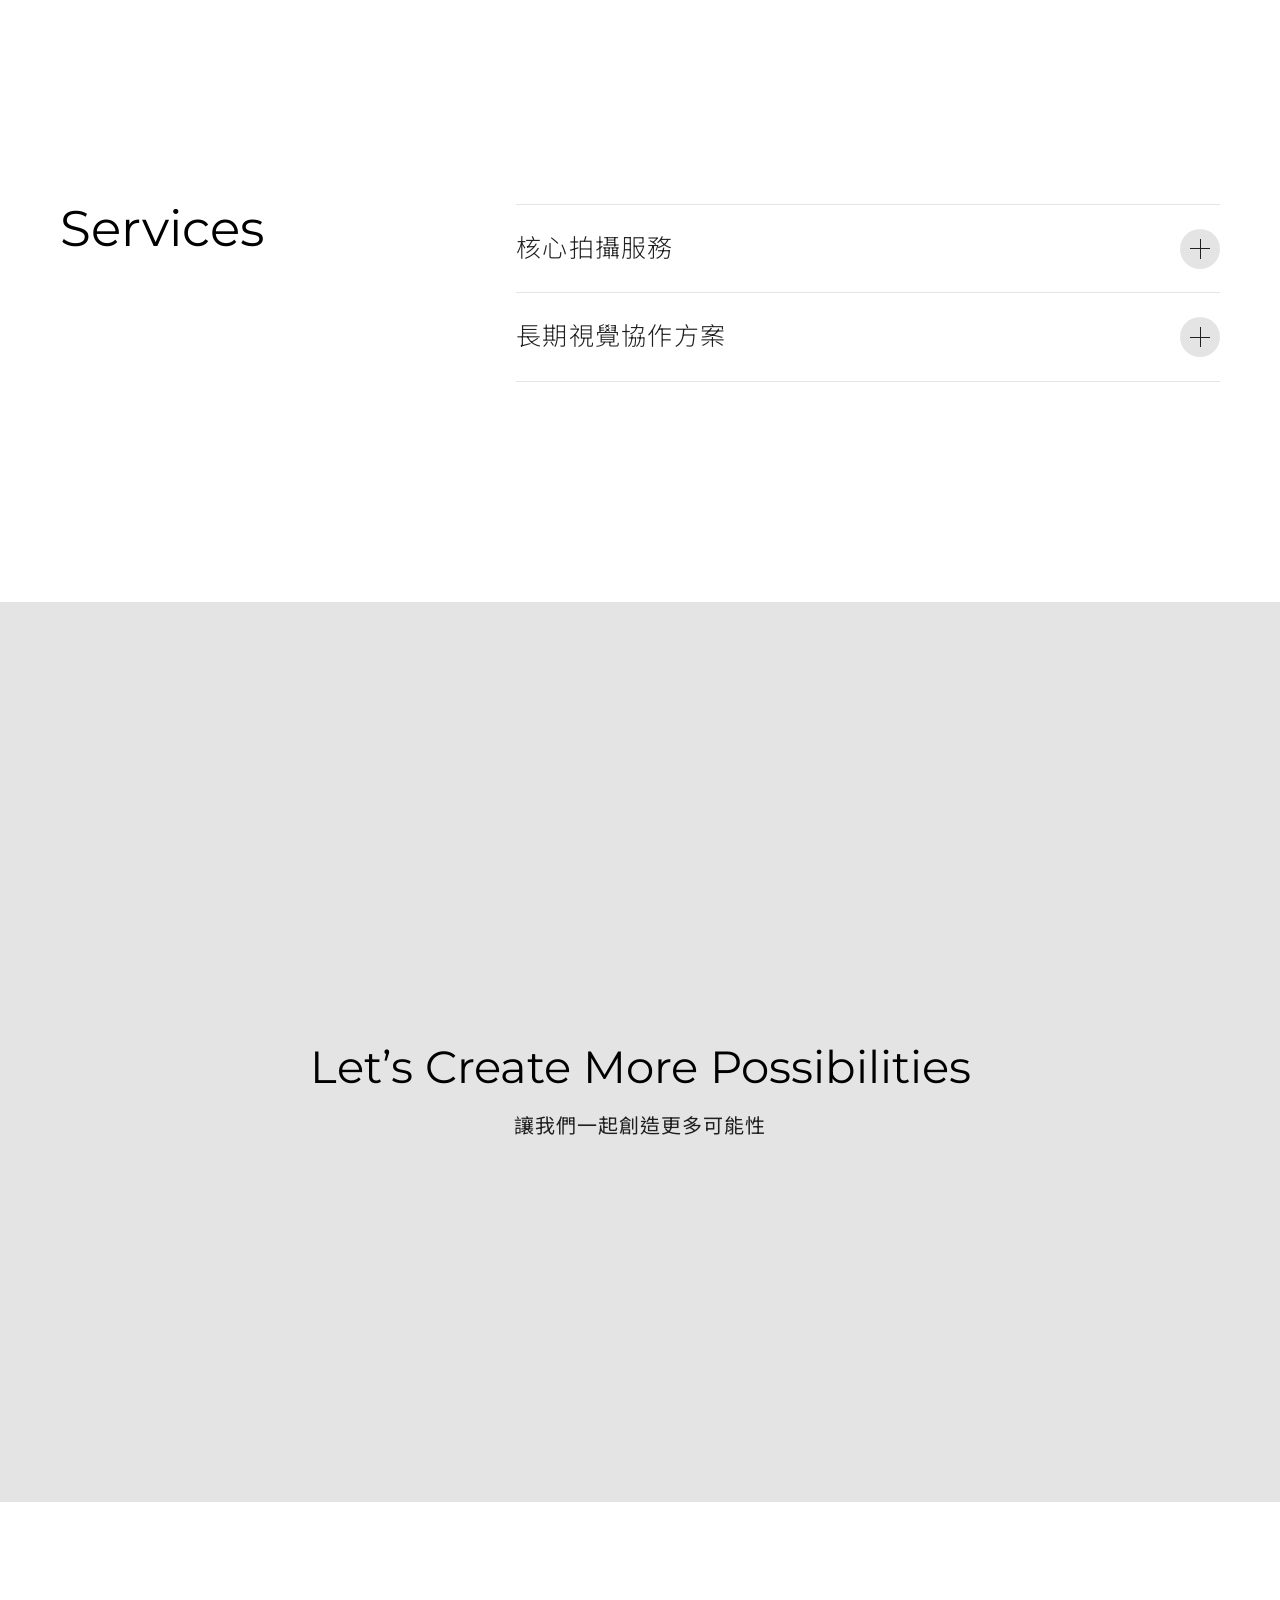
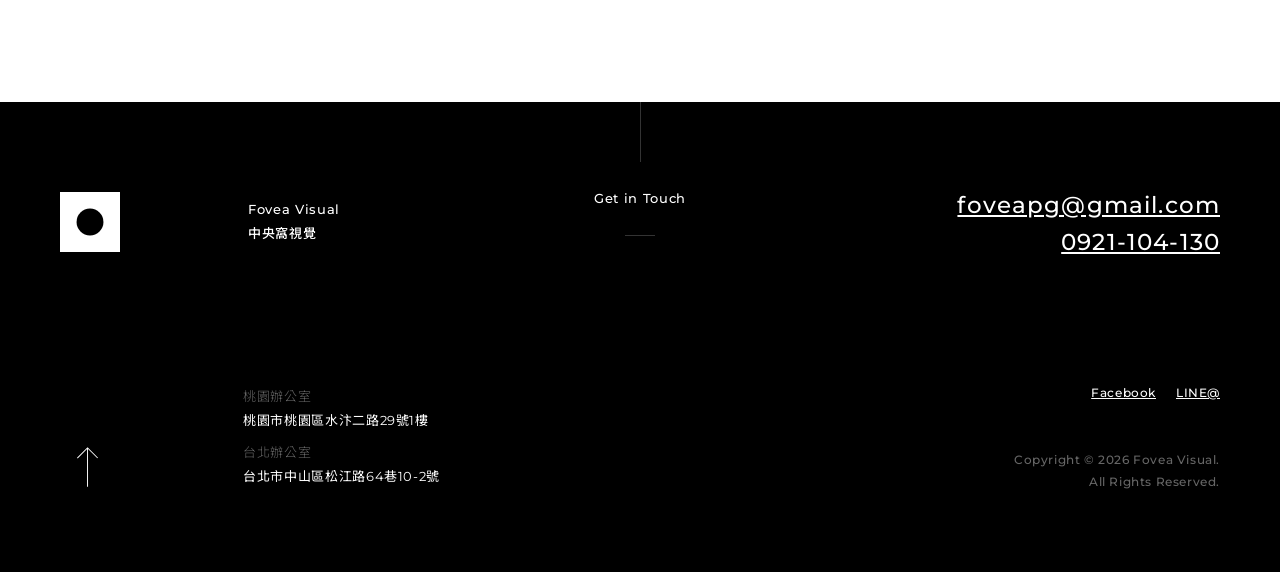
==== commit 467a6d22: "update" ====
--- a/www/about.html
+++ b/www/about.html
@@ -150,7 +150,7 @@
                                     不只是拍空間，而是定義第一印象。
                                     <br>透過材質、光線與比例的精準呈現，讓觀者在螢幕前就能感受到專業與舒適感。
                                 </p>
-                                <a class="c-bt-next work-list__box__item__content__bt" href="#" title="查看更多作品"
+                                <a class="c-bt-next work-list__box__item__content__bt" href="https://works.fovea.com.tw/" title="查看更多作品"
                                     target="_blank" rel="noreferrer noopener"><span>查看更多作品</span></a>
                             </div>
                         </div>
@@ -167,7 +167,7 @@
                                     在進入空間前，就先完成一場體驗。
                                     <br>我們用鏡頭與節奏，引導觀者理解動線與氛圍，讓畫面成為推動實際到訪的關鍵。
                                 </p>
-                                <a class="c-bt-next work-list__box__item__content__bt" href="https://works.fovea.com.tw/16aefdbf42b03f" title="查看更多作品"
+                                <a class="c-bt-next work-list__box__item__content__bt" href="https://works.fovea.com.tw/" title="查看更多作品"
                                     target="_blank" rel="noreferrer noopener"><span>查看更多作品</span></a>
                             </div>
                         </div>
@@ -186,7 +186,7 @@
                                     我們不只拍課程，而是幫你把內容變成產品。
                                     <br>從課程價值整理、內容呈現到影像設計，讓觀眾更容易理解、建立信任，進而提升轉換效果。
                                 </p>
-                                <a class="c-bt-next work-list__box__item__content__bt" href="#" title="查看更多作品"
+                                <a class="c-bt-next work-list__box__item__content__bt" href="https://works.fovea.com.tw/" title="查看更多作品"
                                     target="_blank" rel="noreferrer noopener"><span>查看更多作品</span></a>
                             </div>
                         </div>
@@ -206,7 +206,7 @@
                                     穩定曝光，比一次爆紅更有價值。
                                     <br>我們協助品牌持續產出內容，讓信任在日常中慢慢累積。
                                 </p>
-                                <a class="c-bt-next work-list__box__item__content__bt" href="https://works.fovea.com.tw/16aefecf9d8217" title="查看更多作品"
+                                <a class="c-bt-next work-list__box__item__content__bt" href="https://works.fovea.com.tw/" title="查看更多作品"
                                     target="_blank" rel="noreferrer noopener"><span>查看更多作品</span></a>
                             </div>
                         </div>
@@ -222,7 +222,7 @@
                                     讓品牌在每個地方，看起來都像同一個人。
                                     <br>從攝影到設計，我們建立一致的視覺邏輯，避免品牌訊息分散，讓每一次曝光都更有效。
                                 </p>
-                                <a class="c-bt-next work-list__box__item__content__bt" href="https://works.fovea.com.tw/argo" title="查看更多作品"
+                                <a class="c-bt-next work-list__box__item__content__bt" href="https://works.fovea.com.tw/" title="查看更多作品"
                                     target="_blank" rel="noreferrer noopener"><span>查看更多作品</span></a>
                             </div>
                         </div>
